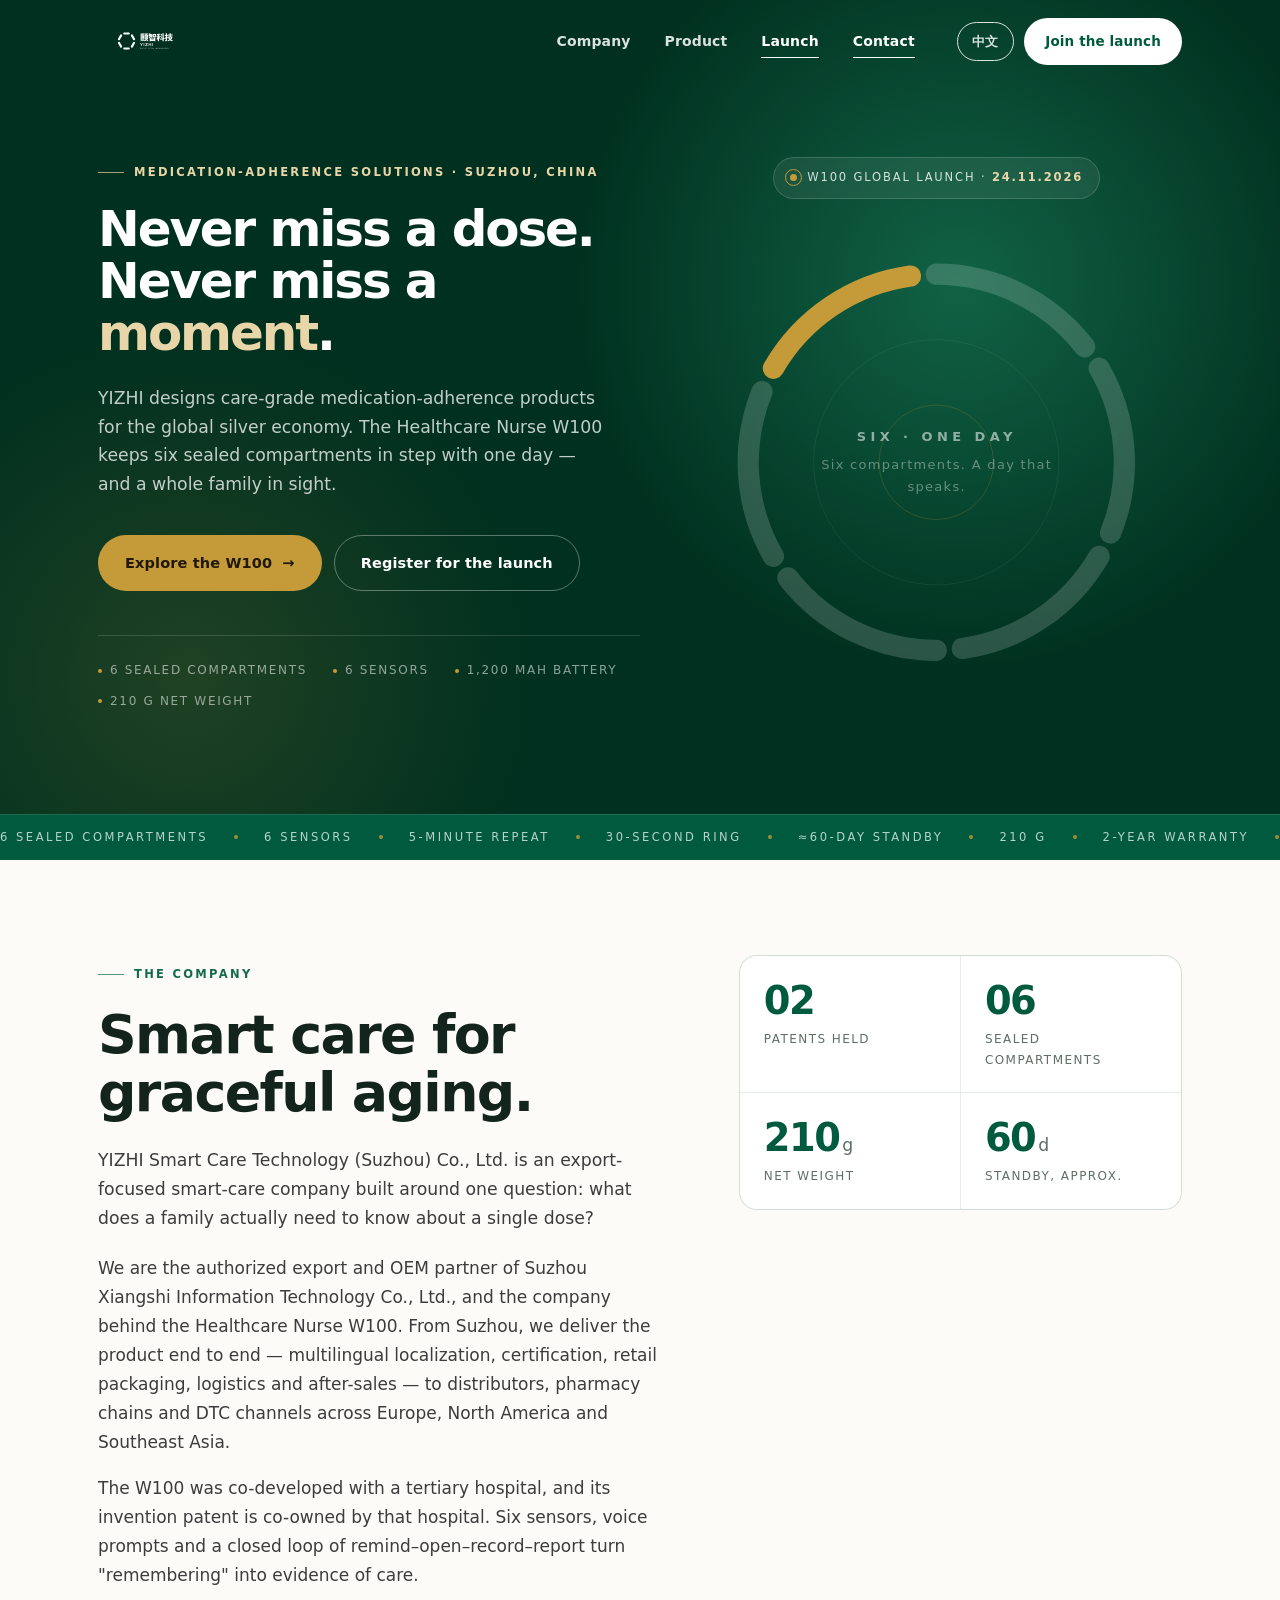
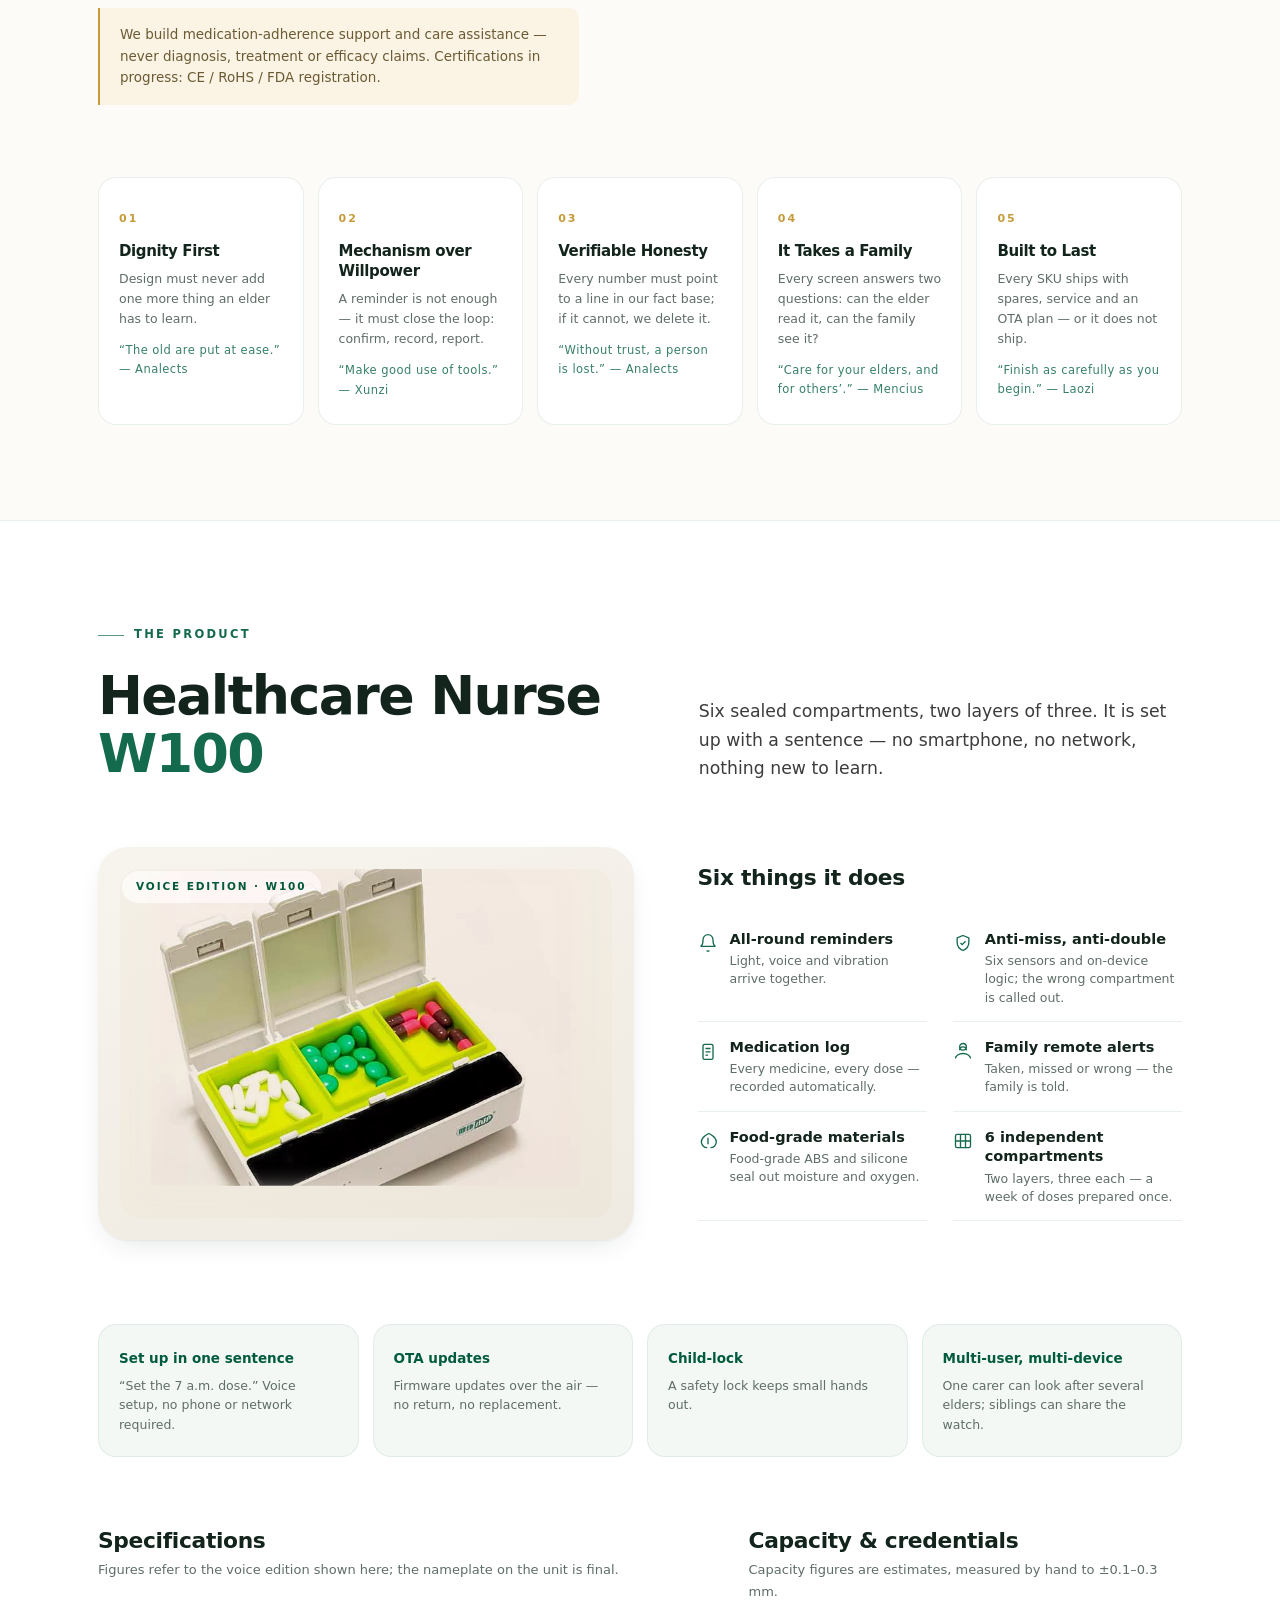
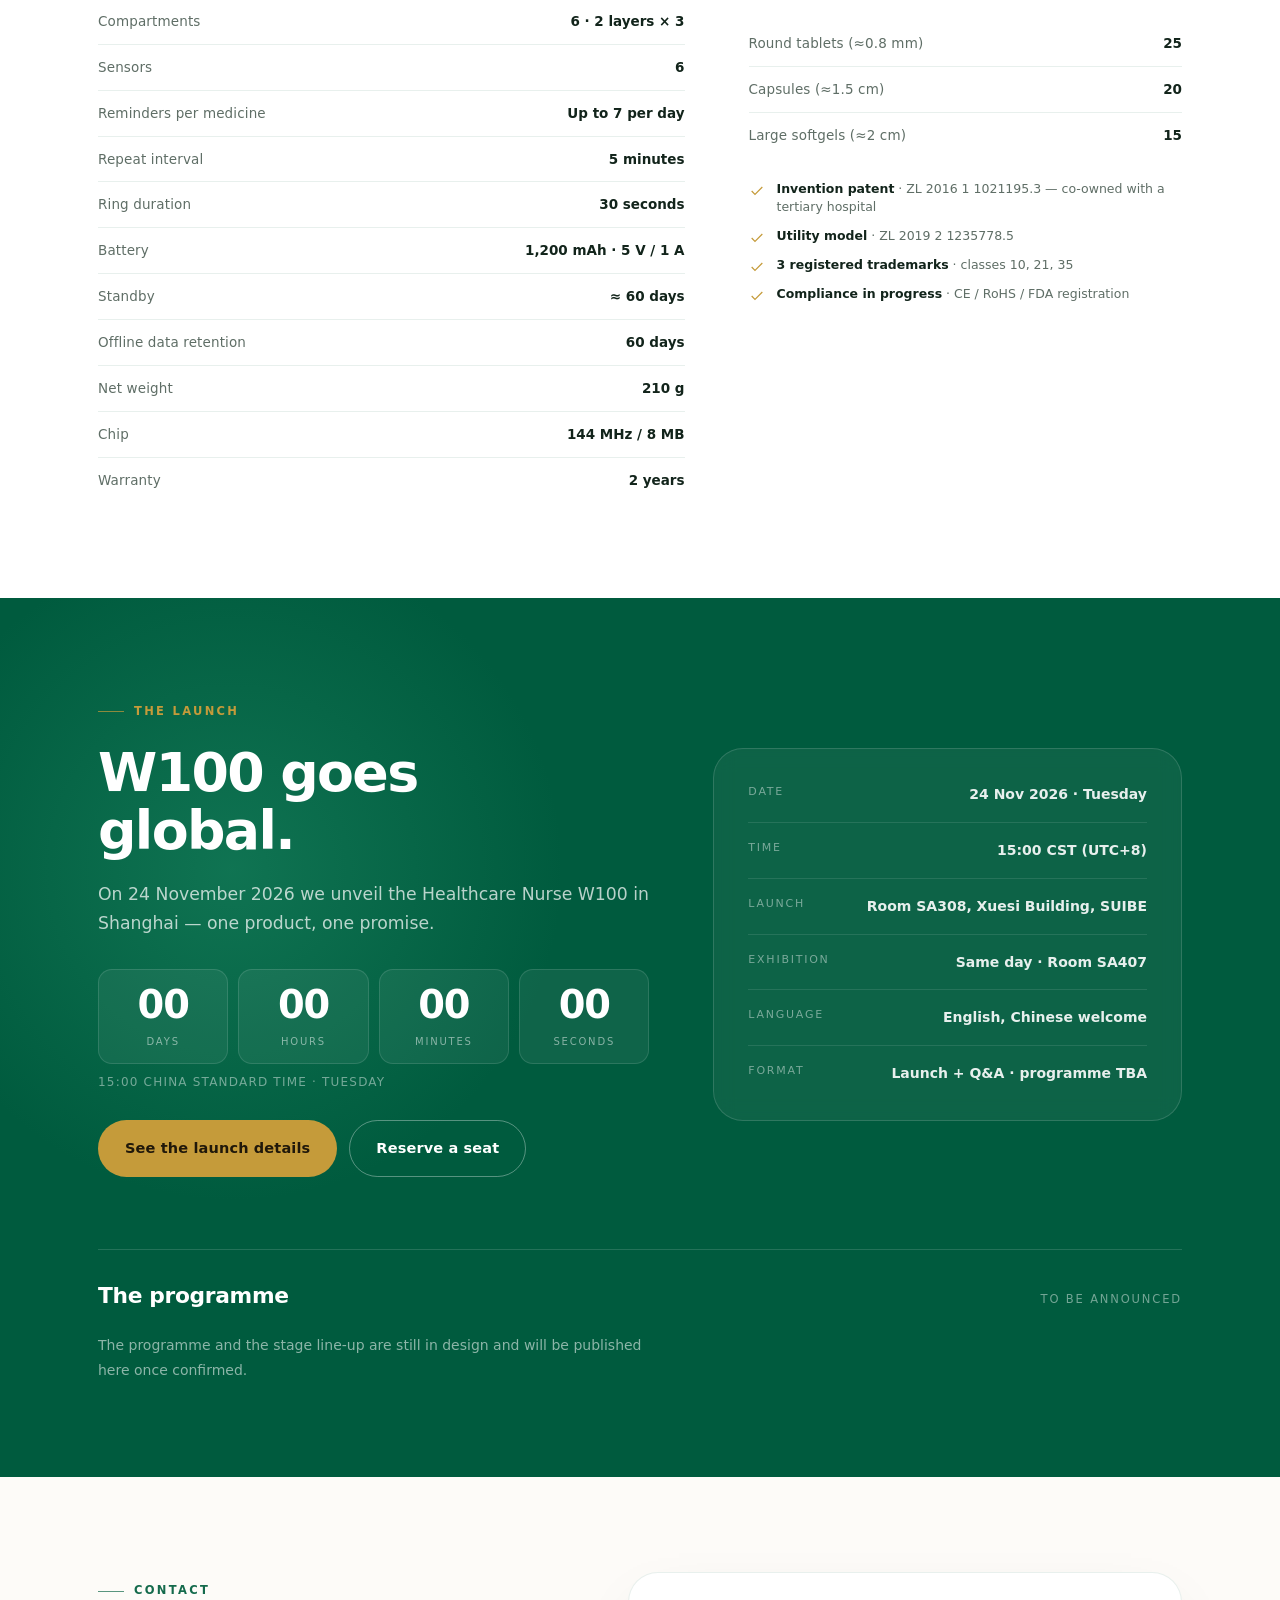
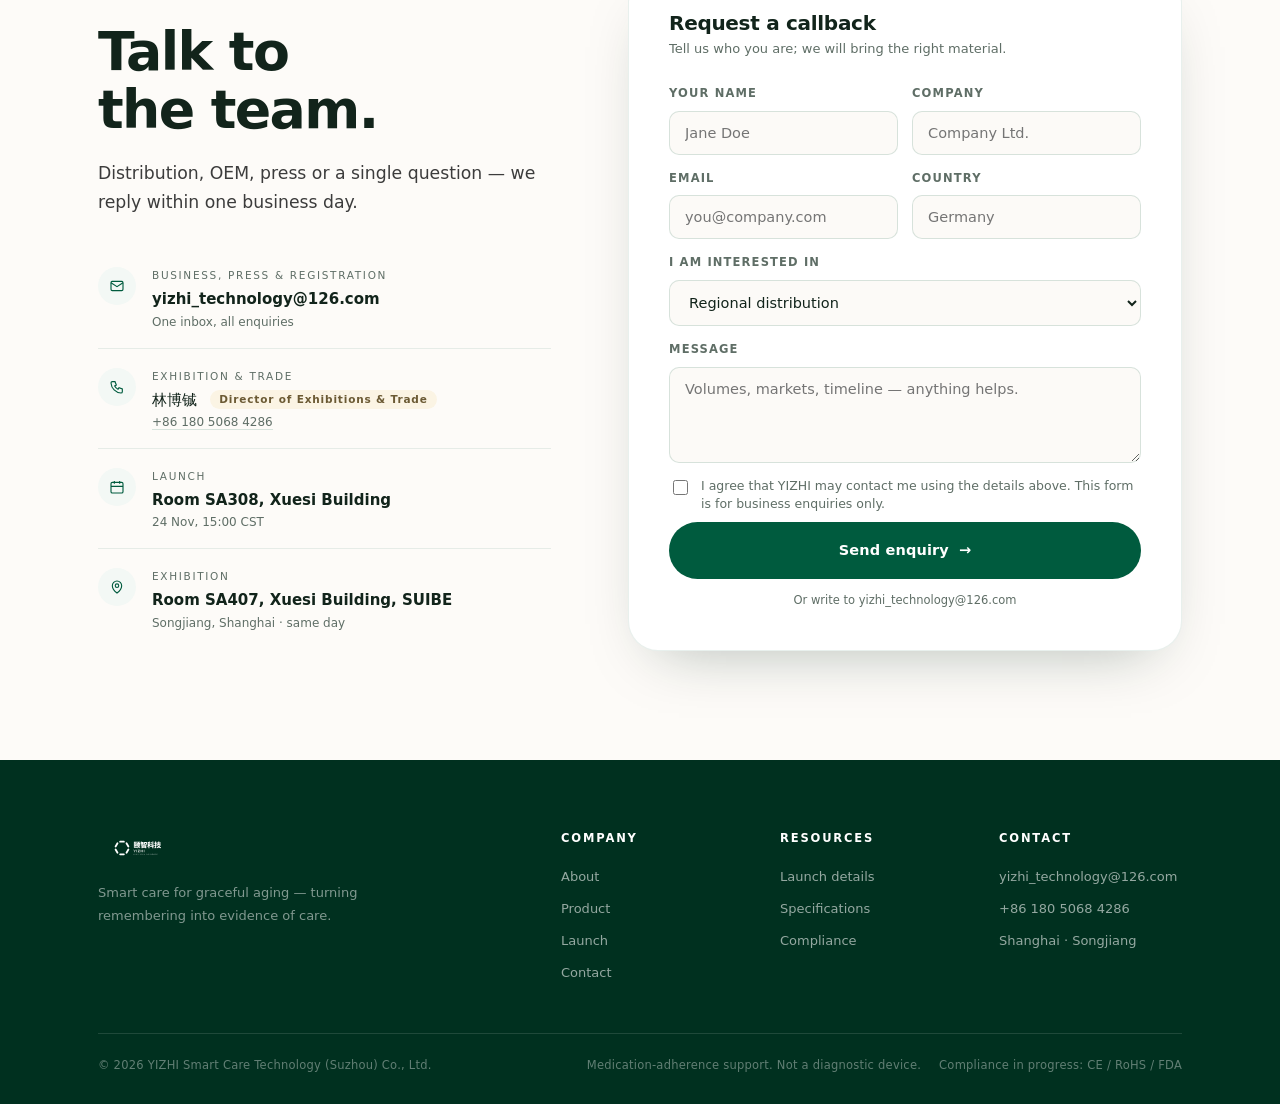
==== index.html @ b33fe5d9 "first upload" ====
<!DOCTYPE html>
<html lang="en">
<head>
<meta charset="utf-8">
<meta name="viewport" content="width=device-width, initial-scale=1">
<title>YIZHI Smart Care Technology — Never miss a dose. Never miss a moment.</title>
<meta name="description" content="YIZHI Smart Care Technology (Suzhou) designs care-grade medication-adherence products. Meet the Healthcare Nurse W100 — six sealed compartments, a voice that remembers, a family that can see.">
<meta name="theme-color" content="#00301F">
<meta property="og:type" content="website">
<meta property="og:title" content="YIZHI — Never miss a dose. Never miss a moment.">
<meta property="og:description" content="Care-grade medication adherence, designed in Suzhou. W100 global launch · 24 November 2026, Shanghai.">
<meta property="og:image" content="assets/img/w100-product.jpg">
<link rel="icon" href="assets/img/logo-mark.svg" type="image/svg+xml">
<link rel="stylesheet" href="assets/css/site.css">
<script>document.documentElement.classList.add('js');</script>
<script type="application/ld+json">
{
  "@context": "https://schema.org",
  "@graph": [
    {
      "@type": "Organization",
      "name": "YIZHI Smart Care Technology (Suzhou) Co., Ltd.",
      "alternateName": "颐智科技（苏州）有限公司",
      "url": "https://yizhi-care.com",
      "logo": "https://yizhi-care.com/assets/img/logo-2x.png",
      "email": "yizhi_technology@126.com",
      "telephone": "+86-180-5068-4286",
      "address": {
        "@type": "PostalAddress",
        "streetAddress": "Xuesi Building, SUIBE",
        "addressLocality": "Songjiang, Shanghai",
        "addressRegion": "Shanghai",
        "addressCountry": "CN"
      }
    },
    {
      "@type": "Product",
      "name": "Healthcare Nurse W100",
      "brand": { "@type": "Brand", "name": "Healthcare Nurse" },
      "category": "Smart pill organizer",
      "description": "Six-compartment voice-enabled smart pill organizer with family remote alerts, medication logs and six sensors."
    },
    {
      "@type": "Event",
      "name": "Healthcare Nurse W100 — Global Launch",
      "startDate": "2026-11-24T15:00:00+08:00",
      "eventStatus": "https://schema.org/EventScheduled",
      "location": {
        "@type": "Place",
        "name": "Room SA308, Xuesi Building, SUIBE",
        "address": "Songjiang, Shanghai, China"
      }
    }
  ]
}
</script>
</head>
<body>
<a class="skip" href="#main" data-zh="跳到主要内容">Skip to content</a>

<header class="site-header" id="siteHeader">
  <div class="wrap">
    <a class="brand" href="#top" aria-label="YIZHI Smart Care Technology — home" data-zh-aria-label="颐智科技 — 返回首页">
      <img src="assets/img/logo-reverse.svg" alt="YIZHI Smart Care Technology" data-zh-alt="颐智科技" data-logo="reverse">
      <img src="assets/img/logo-horizontal.svg" alt="" data-logo="color" hidden>
    </a>
    <nav class="nav" aria-label="Primary">
      <a href="#company" data-zh="公司">Company</a>
      <a href="#product" data-zh="产品">Product</a>
      <a href="#launch" data-zh="发布会">Launch</a>
      <a href="#contact" data-zh="联系我们">Contact</a>
    </nav>
    <div class="header-actions">
      <button class="lang-toggle" type="button" id="langToggle" aria-label="Switch to Chinese" data-zh-aria-label="切换到英文">
        <span data-lang-label>中文</span>
      </button>
      <a class="btn btn--cta btn--sm" href="#launch" data-zh="预约发布会">Join the launch</a>
      <button class="nav-toggle" type="button" id="navToggle" aria-expanded="false" aria-controls="mobileNav" aria-label="Open menu" data-zh-aria-label="打开菜单"><span></span></button>
    </div>
  </div>
</header>

<div class="mobile-nav" id="mobileNav" aria-hidden="true">
  <a href="#company" data-zh="公司">Company<small>01</small></a>
  <a href="#product" data-zh="产品">Product<small>02</small></a>
  <a href="#launch" data-zh="发布会">Launch<small>03</small></a>
  <a href="#contact" data-zh="联系我们">Contact<small>04</small></a>
  <div class="mobile-foot">Suzhou, China · Since 2024</div>
</div>

<main id="main">
  <span id="top"></span>

  <!-- ============ HERO ============ -->
  <section class="hero">
    <div class="wrap">
      <div class="hero-copy">
        <p class="eyebrow hero-eyebrow" data-zh="用药依从性方案 · 中国苏州">Medication-adherence solutions · Suzhou, China</p>
        <h1 data-zh="按时吃药。<br>不错过<em>每一刻</em>。">Never miss a dose.<br>Never miss a <em>moment</em>.</h1>
        <p class="lede" data-zh="颐智为全球银发市场设计「照护级」用药依从性产品。健康小护 W100 把六格药仓放进一天的节奏里，也让一家人始终看得见彼此。">YIZHI designs care-grade medication-adherence products for the global silver economy. The Healthcare Nurse W100 keeps six sealed compartments in step with one day — and a whole family in sight.</p>
        <div class="hero-actions">
          <a class="btn btn--gold" href="#product"><span data-zh="了解 W100">Explore the W100</span><span class="arrow" aria-hidden="true">→</span></a>
          <a class="btn btn--ghost" href="#launch" data-zh="预约发布会">Register for the launch</a>
        </div>
        <div class="hero-meta">
          <span data-zh="6 个独立药仓">6 sealed compartments</span>
          <span data-zh="6 个传感器">6 sensors</span>
          <span data-zh="1200 mAh 电池">1,200 mAh battery</span>
          <span data-zh="210 g 净重">210 g net weight</span>
        </div>
      </div>
      <div class="hero-visual">
        <div class="hero-badge"><i class="pulse" aria-hidden="true"></i><span data-zh="W100 全球发布 · 2026.11.24">W100 global launch · <b>24.11.2026</b></span></div>
        <div class="dial" aria-hidden="true">
          <svg viewBox="0 0 600 600" role="presentation">
            <g class="dial-rotor">
              <g fill="none" stroke="rgba(255,255,255,.17)" stroke-width="26" stroke-linecap="round">
                <circle cx="300" cy="300" r="230" stroke-dasharray="209 1236" transform="rotate(-90 300 300)"/>
                <circle cx="300" cy="300" r="230" stroke-dasharray="209 1236" transform="rotate(-30 300 300)"/>
                <circle cx="300" cy="300" r="230" stroke-dasharray="209 1236" transform="rotate(30 300 300)"/>
                <circle cx="300" cy="300" r="230" stroke-dasharray="209 1236" transform="rotate(90 300 300)"/>
                <circle cx="300" cy="300" r="230" stroke-dasharray="209 1236" transform="rotate(150 300 300)"/>
              </g>
              <circle cx="300" cy="300" r="230" fill="none" stroke="#C59B3A" stroke-width="26" stroke-linecap="round" stroke-dasharray="209 1236" transform="rotate(-150 300 300)"/>
            </g>
            <circle cx="300" cy="300" r="150" fill="none" stroke="rgba(255,255,255,.08)" stroke-width="1"/>
            <circle cx="300" cy="300" r="70" fill="none" stroke="rgba(197,155,58,.25)" stroke-width="1"/>
          </svg>
          <div class="dial-caption">
            <strong data-zh="六格 · 一日">Six · One day</strong>
            <span data-zh="六个独立药仓，一段会说话的时间">Six compartments. A day that speaks.</span>
          </div>
        </div>
      </div>
    </div>
  </section>

  <!-- ============ TICKER ============ -->
  <div class="ticker" aria-hidden="true">
    <div class="ticker-track">
      <span data-zh="6 个独立药仓">6 sealed compartments</span><span data-zh="6 个传感器">6 sensors</span><span data-zh="5 分钟重复提醒">5-minute repeat</span><span data-zh="30 秒响铃">30-second ring</span><span data-zh="约 60 天待机">≈60-day standby</span><span data-zh="210 g 净重">210 g</span><span data-zh="2 年质保">2-year warranty</span><span data-zh="与三甲医院共同研发">Co-developed with a tertiary hospital</span>
      <span data-zh="6 个独立药仓">6 sealed compartments</span><span data-zh="6 个传感器">6 sensors</span><span data-zh="5 分钟重复提醒">5-minute repeat</span><span data-zh="30 秒响铃">30-second ring</span><span data-zh="约 60 天待机">≈60-day standby</span><span data-zh="210 g 净重">210 g</span><span data-zh="2 年质保">2-year warranty</span><span data-zh="与三甲医院共同研发">Co-developed with a tertiary hospital</span>
    </div>
  </div>

  <!-- ============ COMPANY ============ -->
  <section class="section about" id="company">
    <div class="wrap">
      <div class="about-grid">
        <div class="about-copy reveal">
          <p class="eyebrow eyebrow--dark" data-zh="关于我们">The company</p>
          <h2 class="display" data-zh="以智颐养。">Smart care for<br>graceful aging.</h2>
          <p class="lede" style="margin-top:24px" data-zh="颐智科技（苏州）有限公司，是一家面向全球银发市场的智能照护出口企业。我们只追问一个问题：关于一次服药，一个家庭真正需要知道什么？">YIZHI Smart Care Technology (Suzhou) Co., Ltd. is an export-focused smart-care company built around one question: what does a family actually need to know about a single dose?</p>
          <p data-zh="我们是苏州橡实信息技术有限公司的授权出口与贴牌合作伙伴，也是健康小护 W100 的运营方。从苏州出发，我们把产品端到端交付给欧洲、北美与东南亚的分销商、药房连锁与 DTC 渠道——多语本地化、认证推进、零售包装、物流与售后。">We are the authorized export and OEM partner of Suzhou Xiangshi Information Technology Co., Ltd., and the company behind the Healthcare Nurse W100. From Suzhou, we deliver the product end to end — multilingual localization, certification, retail packaging, logistics and after-sales — to distributors, pharmacy chains and DTC channels across Europe, North America and Southeast Asia.</p>
          <p data-zh="W100 与一家三甲医院共同研发，其发明专利由该医院与制造商共同持有。六个传感器、语音播报，以及「提醒—开仓—记录—反馈」的闭环，把「记得吃药」变成看得见的照护。">The W100 was co-developed with a tertiary hospital, and its invention patent is co-owned by that hospital. Six sensors, voice prompts and a closed loop of remind–open–record–report turn "remembering" into evidence of care.</p>
          <p class="compliance" data-zh="我们提供用药依从性辅助与照护支持，不做诊断、治疗或疗效宣称。认证进度：CE / RoHS / FDA 注册推进中。">We build medication-adherence support and care assistance — never diagnosis, treatment or efficacy claims. Certifications in progress: CE / RoHS / FDA registration.</p>
        </div>
        <div class="stats reveal" data-delay="1">
          <div class="stat"><b>02</b><span data-zh="项专利（发明 + 实用新型）">Patents held</span></div>
          <div class="stat"><b>06</b><span data-zh="个独立药仓">Sealed compartments</span></div>
          <div class="stat"><b>210<small>g</small></b><span data-zh="整机净重">Net weight</span></div>
          <div class="stat"><b>60<small>d</small></b><span data-zh="约 60 天待机">Standby, approx.</span></div>
        </div>
      </div>

      <div class="values reveal">
        <article class="value">
          <span class="num">01</span>
          <h4 data-zh="尊严优先">Dignity First</h4>
          <p data-zh="设计绝不增加一件老人「要学的东西」。">Design must never add one more thing an elder has to learn.</p>
          <span class="cite" data-zh="「老者安之。」">“The old are put at ease.” — Analects</span>
        </article>
        <article class="value">
          <span class="num">02</span>
          <h4 data-zh="机制优先于意志力">Mechanism over Willpower</h4>
          <p data-zh="只有提醒不算做完，必须闭环到确认、记录与反馈。">A reminder is not enough — it must close the loop: confirm, record, report.</p>
          <span class="cite" data-zh="「善假于物。」">“Make good use of tools.” — Xunzi</span>
        </article>
        <article class="value">
          <span class="num">03</span>
          <h4 data-zh="可验证的诚实">Verifiable Honesty</h4>
          <p data-zh="每个数字都要能指到事实底座的某一行；指不到就删。">Every number must point to a line in our fact base; if it cannot, we delete it.</p>
          <span class="cite" data-zh="「人而无信，不知其可也。」">“Without trust, a person is lost.” — Analects</span>
        </article>
        <article class="value">
          <span class="num">04</span>
          <h4 data-zh="一家人的照护">It Takes a Family</h4>
          <p data-zh="每个界面都要回答：老人看得懂吗？子女看得见吗？">Every screen answers two questions: can the elder read it, can the family see it?</p>
          <span class="cite" data-zh="「老吾老，以及人之老。」">“Care for your elders, and for others’.” — Mencius</span>
        </article>
        <article class="value">
          <span class="num">05</span>
          <h4 data-zh="长期主义">Built to Last</h4>
          <p data-zh="每个 SKU 必配售后包、备件与 OTA 计划，缺一不上架。">Every SKU ships with spares, service and an OTA plan — or it does not ship.</p>
          <span class="cite" data-zh="「慎终如始，则无败事。」">“Finish as carefully as you begin.” — Laozi</span>
        </article>
      </div>
    </div>
  </section>

  <!-- ============ PRODUCT ============ -->
  <section class="section product" id="product">
    <div class="wrap">
      <div class="product-head">
        <div class="reveal">
          <p class="eyebrow eyebrow--dark" data-zh="产品简介">The product</p>
          <h2 class="display">Healthcare Nurse <span style="color:var(--green-700)">W100</span></h2>
        </div>
        <p class="lede reveal" data-delay="1" data-zh="六格药仓，上下两层，每层三格。它用一句话就能完成设置——不需要手机，不需要网络，也不需要老人重新学习什么。">Six sealed compartments, two layers of three. It is set up with a sentence — no smartphone, no network, nothing new to learn.</p>
      </div>

      <div class="product-showcase">
        <figure class="product-shot reveal" style="margin:0">
          <span class="tag" data-zh="智能语音版 · 参赛型号">Voice edition · W100</span>
          <img src="assets/img/w100-product.png" alt="Healthcare Nurse W100 open, showing six compartments filled with tablets and capsules" data-zh-alt="健康小护 W100 打开状态，六格药仓装有药片与胶囊" width="1476" height="1100">
        </figure>
        <div class="reveal" data-delay="1">
          <h3 data-zh="六项核心能力">Six things it does</h3>
          <div class="feature-list">
            <div class="feature">
              <svg viewBox="0 0 24 24" fill="none" stroke="currentColor" stroke-width="1.6" aria-hidden="true"><path d="M18 8a6 6 0 1 0-12 0c0 7-3 8-3 8h18s-3-1-3-8"/><path d="M10.3 21a2 2 0 0 0 3.4 0"/></svg>
              <div><b data-zh="全方位提醒">All-round reminders</b><span data-zh="灯光、语音、震动，三重提醒同时到达。">Light, voice and vibration arrive together.</span></div>
            </div>
            <div class="feature">
              <svg viewBox="0 0 24 24" fill="none" stroke="currentColor" stroke-width="1.6" aria-hidden="true"><path d="M12 3l7 3v5c0 4.4-2.9 8.2-7 10-4.1-1.8-7-5.6-7-10V6z"/><path d="M9 12l2 2 4-4"/></svg>
              <div><b data-zh="防漏服 · 防错服 · 防重复">Anti-miss, anti-double</b><span data-zh="6 个传感器与算法共同判断，开错仓立即提示。">Six sensors and on-device logic; the wrong compartment is called out.</span></div>
            </div>
            <div class="feature">
              <svg viewBox="0 0 24 24" fill="none" stroke="currentColor" stroke-width="1.6" aria-hidden="true"><path d="M8 4h8a2 2 0 0 1 2 2v14a2 2 0 0 1-2 2H8a2 2 0 0 1-2-2V6a2 2 0 0 1 2-2z"/><path d="M9 9h6M9 13h6M9 17h3"/></svg>
              <div><b data-zh="按药品记录服药">Medication log</b><span data-zh="每一种药、每一次服用，自动生成记录。">Every medicine, every dose — recorded automatically.</span></div>
            </div>
            <div class="feature">
              <svg viewBox="0 0 24 24" fill="none" stroke="currentColor" stroke-width="1.6" aria-hidden="true"><path d="M16 11a4 4 0 1 0-8 0"/><circle cx="12" cy="7" r="4"/><path d="M3 21c0-3.3 4-6 9-6s9 2.7 9 6"/></svg>
              <div><b data-zh="子女远程看得见">Family remote alerts</b><span data-zh="已服、漏服、错服，同步到家人手机。">Taken, missed or wrong — the family is told.</span></div>
            </div>
            <div class="feature">
              <svg viewBox="0 0 24 24" fill="none" stroke="currentColor" stroke-width="1.6" aria-hidden="true"><path d="M11 20A7 7 0 0 1 4 13c0-6 9-10 9-10s9 4 9 10a7 7 0 0 1-7 7"/><path d="M12 8v8"/></svg>
              <div><b data-zh="食品级材质">Food-grade materials</b><span data-zh="食品级 ABS 与食品级硅胶，密封防潮、阻氧化。">Food-grade ABS and silicone seal out moisture and oxygen.</span></div>
            </div>
            <div class="feature">
              <svg viewBox="0 0 24 24" fill="none" stroke="currentColor" stroke-width="1.6" aria-hidden="true"><rect x="3" y="4" width="18" height="16" rx="2"/><path d="M9 4v16M15 4v16M3 12h18"/></svg>
              <div><b data-zh="六格独立药仓">6 independent compartments</b><span data-zh="上下两层，每层三格，一周的药一次备好。">Two layers, three each — a week of doses prepared once.</span></div>
            </div>
          </div>
        </div>
      </div>

      <div class="detail-grid reveal">
        <div class="detail"><b data-zh="一句话完成设置">Set up in one sentence</b><p data-zh="「设置早上七点的药」——语音设置，无需手机、无需网络。">“Set the 7 a.m. dose.” Voice setup, no phone or network required.</p></div>
        <div class="detail"><b data-zh="OTA 远程升级">OTA updates</b><p data-zh="固件远程升级，不必返厂、不必换机。">Firmware updates over the air — no return, no replacement.</p></div>
        <div class="detail"><b data-zh="儿童防拧开关">Child-lock</b><p data-zh="安全锁设计，防止误开误食。">A safety lock keeps small hands out.</p></div>
        <div class="detail"><b data-zh="多用户 · 多设备">Multi-user, multi-device</b><p data-zh="一名家属可照护多位老人，多子女共同监护。">One carer can look after several elders; siblings can share the watch.</p></div>
      </div>

      <div class="specs">
        <div class="spec-block reveal">
          <h3 data-zh="技术参数">Specifications</h3>
          <p data-zh="参数以参赛型号（智能语音版）为准，最终以出厂铭牌为准。">Figures refer to the voice edition shown here; the nameplate on the unit is final.</p>
          <table class="spec">
            <tbody>
              <tr><th data-zh="药仓">Compartments</th><td data-zh="6 个（上下两层 × 3）">6 · 2 layers × 3</td></tr>
              <tr><th data-zh="传感器">Sensors</th><td>6</td></tr>
              <tr><th data-zh="单药提醒上限">Reminders per medicine</th><td data-zh="每天最多 7 次">Up to 7 per day</td></tr>
              <tr><th data-zh="重复提醒间隔">Repeat interval</th><td data-zh="5 分钟">5 minutes</td></tr>
              <tr><th data-zh="单次响铃">Ring duration</th><td data-zh="30 秒">30 seconds</td></tr>
              <tr><th data-zh="电池">Battery</th><td data-zh="1200 mAh · 5V 1A">1,200 mAh · 5 V / 1 A</td></tr>
              <tr><th data-zh="待机时长">Standby</th><td data-zh="约 60 天">≈ 60 days</td></tr>
              <tr><th data-zh="断网数据保存">Offline data retention</th><td data-zh="60 天">60 days</td></tr>
              <tr><th data-zh="整机净重">Net weight</th><td>210 g</td></tr>
              <tr><th data-zh="芯片">Chip</th><td>144 MHz / 8 MB</td></tr>
              <tr><th data-zh="质保">Warranty</th><td data-zh="2 年">2 years</td></tr>
            </tbody>
          </table>
        </div>
        <div class="spec-block reveal" data-delay="1" id="specs">
          <h3 data-zh="单仓容量与资质">Capacity &amp; credentials</h3>
          <p data-zh="单仓容量为预估值，人工测量，可能存在 0.1–0.3 mm 误差。">Capacity figures are estimates, measured by hand to ±0.1–0.3 mm.</p>
          <table class="spec">
            <tbody>
              <tr><th data-zh="普通圆形药片（约 0.8 mm）">Round tablets (≈0.8 mm)</th><td data-zh="25 片">25</td></tr>
              <tr><th data-zh="普通胶囊（长约 1.5 cm）">Capsules (≈1.5 cm)</th><td data-zh="20 粒">20</td></tr>
              <tr><th data-zh="大号软胶囊（长约 2 cm）">Large softgels (≈2 cm)</th><td data-zh="15 粒">15</td></tr>
            </tbody>
          </table>
          <div class="cert-list">
            <div class="cert"><svg viewBox="0 0 24 24" fill="none" stroke="currentColor" stroke-width="1.8" aria-hidden="true"><path d="M20 6L9 17l-5-5"/></svg><span><b data-zh="发明专利">Invention patent</b> · ZL 2016 1 1021195.3 — <span data-zh="与三甲医院共同持有">co-owned with a tertiary hospital</span></span></div>
            <div class="cert"><svg viewBox="0 0 24 24" fill="none" stroke="currentColor" stroke-width="1.8" aria-hidden="true"><path d="M20 6L9 17l-5-5"/></svg><span><b data-zh="实用新型专利">Utility model</b> · ZL 2019 2 1235778.5</span></div>
            <div class="cert"><svg viewBox="0 0 24 24" fill="none" stroke="currentColor" stroke-width="1.8" aria-hidden="true"><path d="M20 6L9 17l-5-5"/></svg><span><b data-zh="注册商标 3 件">3 registered trademarks</b> · <span data-zh="第 10 / 21 / 35 类">classes 10, 21, 35</span></span></div>
            <div class="cert"><svg viewBox="0 0 24 24" fill="none" stroke="currentColor" stroke-width="1.8" aria-hidden="true"><path d="M20 6L9 17l-5-5"/></svg><span><b data-zh="认证推进中">Compliance in progress</b> · <span data-zh="CE / RoHS / FDA 注册中">CE / RoHS / FDA registration</span></span></div>
          </div>
        </div>
      </div>
    </div>
  </section>

  <!-- ============ LAUNCH ============ -->
  <section class="section launch" id="launch">
    <div class="wrap">
      <div class="launch-top">
        <div class="reveal">
          <p class="eyebrow" data-zh="产品即将发布">The launch</p>
          <h2 class="display" data-zh="W100，走向世界。">W100 goes<br>global.</h2>
          <p class="lede" style="margin-top:20px" data-zh="2026 年 11 月 24 日，我们在上海向分销商、药房伙伴与媒体发布健康小护 W100——一个产品，一个承诺。">On 24 November 2026 we unveil the Healthcare Nurse W100 in Shanghai — one product, one promise.</p>
          <div class="countdown" data-launch="2026-11-24T15:00:00+08:00" aria-label="Countdown to the launch" data-zh-aria-label="距离发布会的倒计时">
            <div class="count"><b data-unit="days">—</b><span data-zh="天">Days</span></div>
            <div class="count"><b data-unit="hours">—</b><span data-zh="时">Hours</span></div>
            <div class="count"><b data-unit="minutes">—</b><span data-zh="分">Minutes</span></div>
            <div class="count"><b data-unit="seconds">—</b><span data-zh="秒">Seconds</span></div>
          </div>
          <p class="countdown-note" data-zh="2026 年 11 月 24 日 15:00（北京时间）">15:00 China Standard Time · Tuesday</p>
          <div class="hero-actions" style="margin-top:28px">
            <a class="btn btn--gold" href="launch.html" data-zh="查看发布会详情">See the launch details</a>
            <a class="btn btn--ghost" href="#contact" data-zh="预约席位">Reserve a seat</a>
          </div>
        </div>
        <div class="event-card reveal" data-delay="1">
          <dl>
            <div class="row"><dt data-zh="日期">Date</dt><dd data-zh="2026 年 11 月 24 日 · 周二">24 Nov 2026 · Tuesday</dd></div>
            <div class="row"><dt data-zh="时间">Time</dt><dd data-zh="15:00（北京时间）">15:00 CST (UTC+8)</dd></div>
            <div class="row"><dt data-zh="发布会">Launch</dt><dd data-zh="上海对外经贸大学 学思楼 SA308">Room SA308, Xuesi Building, SUIBE</dd></div>
            <div class="row"><dt data-zh="展会">Exhibition</dt><dd data-zh="同日 · 学思楼 SA407">Same day · Room SA407</dd></div>
            <div class="row"><dt data-zh="语言">Language</dt><dd data-zh="英文为主，中文亦可">English, Chinese welcome</dd></div>
            <div class="row"><dt data-zh="形式">Format</dt><dd data-zh="发布 + 问答（流程稍后公布）">Launch + Q&amp;A · programme TBA</dd></div>
          </dl>
        </div>
      </div>

      <div class="agenda reveal">
        <div class="agenda-head">
          <h3 data-zh="发布会流程">The programme</h3>
          <span data-zh="稍后公布">To be announced</span>
        </div>
        <p class="agenda-pending" data-zh="发布会流程与台上安排仍在设计中，确定后将在此公布。">The programme and the stage line-up are still in design and will be published here once confirmed.</p>
      </div>
    </div>
  </section>

  <!-- ============ CONTACT ============ -->
  <section class="section contact" id="contact">
    <div class="wrap">
      <div class="contact-grid">
        <div class="reveal">
          <p class="eyebrow eyebrow--dark" data-zh="联系我们">Contact</p>
          <h2 class="display" data-zh="和团队谈谈。">Talk to<br>the team.</h2>
          <p class="lede" style="margin-top:20px" data-zh="分销、贴牌、媒体，或只是一个问题——我们会在一个工作日内回复。">Distribution, OEM, press or a single question — we reply within one business day.</p>
          <dl class="contact-list">
            <div class="contact-item">
              <span class="ico"><svg viewBox="0 0 24 24" fill="none" stroke="currentColor" stroke-width="1.7" aria-hidden="true"><rect x="3" y="5" width="18" height="14" rx="2"/><path d="M3 7l9 6 9-6"/></svg></span>
              <div><dt data-zh="商务、媒体与报名">Business, press &amp; registration</dt><dd>yizhi_technology@126.com<small data-zh="统一使用这一个邮箱">One inbox, all enquiries</small></dd></div>
            </div>
            <div class="contact-item">
              <span class="ico"><svg viewBox="0 0 24 24" fill="none" stroke="currentColor" stroke-width="1.7" aria-hidden="true"><path d="M5 4h4l2 5-2.5 1.5a12 12 0 0 0 5 5L15 13l5 2v4a2 2 0 0 1-2 2A16 16 0 0 1 3 6a2 2 0 0 1 2-2z"/></svg></span>
              <div><dt data-zh="展会与谈判">Exhibition &amp; trade</dt><dd>林博铖 <span class="role-tag" data-zh="展会总监">Director of Exhibitions &amp; Trade</span><small><a href="tel:+8618050684286">+86 180 5068 4286</a></small></dd></div>
            </div>
            <div class="contact-item">
              <span class="ico"><svg viewBox="0 0 24 24" fill="none" stroke="currentColor" stroke-width="1.7" aria-hidden="true"><rect x="3" y="5" width="18" height="16" rx="2"/><path d="M8 3v4M16 3v4M3 11h18"/></svg></span>
              <div><dt data-zh="发布会">Launch</dt><dd data-zh="上海对外经贸大学 学思楼 SA308">Room SA308, Xuesi Building<small data-zh="11 月 24 日 15:00（北京时间）">24 Nov, 15:00 CST</small></dd></div>
            </div>
            <div class="contact-item">
              <span class="ico"><svg viewBox="0 0 24 24" fill="none" stroke="currentColor" stroke-width="1.7" aria-hidden="true"><path d="M12 21s7-5.4 7-11a7 7 0 1 0-14 0c0 5.6 7 11 7 11z"/><circle cx="12" cy="10" r="2.6"/></svg></span>
              <div><dt data-zh="展会">Exhibition</dt><dd><span data-zh="上海对外经贸大学 学思楼 SA407">Room SA407, Xuesi Building, SUIBE</span><small data-zh="上海 · 松江 · 同日">Songjiang, Shanghai · same day</small></dd></div>
            </div>
          </dl>
        </div>

        <div class="form-card reveal" data-delay="1">
          <h3 data-zh="留下联系方式">Request a callback</h3>
          <p data-zh="选择你的身份，我们会带着相应的资料联系你。">Tell us who you are; we will bring the right material.</p>
          <form name="contact" method="POST" data-netlify="true" netlify-honeypot="bot-field" action="thank-you.html">
            <input type="hidden" name="form-name" value="contact">
            <p class="hp"><label>Do not fill this in <input name="bot-field" tabindex="-1" autocomplete="off"></label></p>
            <div class="form-grid">
              <div class="field">
                <label for="c-name" data-zh="姓名">Your name</label>
                <input id="c-name" name="name" type="text" placeholder="Jane Doe" data-zh-placeholder="张女士" required autocomplete="name">
              </div>
              <div class="field">
                <label for="c-company" data-zh="公司">Company</label>
                <input id="c-company" name="company" type="text" placeholder="Company Ltd." data-zh-placeholder="公司名称" autocomplete="organization">
              </div>
              <div class="field">
                <label for="c-email" data-zh="邮箱">Email</label>
                <input id="c-email" name="email" type="email" placeholder="you@company.com" required autocomplete="email">
              </div>
              <div class="field">
                <label for="c-country" data-zh="国家 / 地区">Country</label>
                <input id="c-country" name="country" type="text" placeholder="Germany" data-zh-placeholder="中国" autocomplete="country-name">
              </div>
              <div class="field field--full">
                <label for="c-interest" data-zh="合作意向">I am interested in</label>
                <select id="c-interest" name="interest">
                  <option value="distribution" data-zh="区域分销">Regional distribution</option>
                  <option value="oem" data-zh="贴牌 / OEM">OEM / private label</option>
                  <option value="press" data-zh="媒体与发布">Press &amp; launch</option>
                  <option value="other" data-zh="其他">Something else</option>
                </select>
              </div>
              <div class="field field--full">
                <label for="c-message" data-zh="留言">Message</label>
                <textarea id="c-message" name="message" placeholder="Volumes, markets, timeline — anything helps." data-zh-placeholder="目标市场、预估量、时间节奏，写一点点就好。"></textarea>
              </div>
              <label class="check"><input type="checkbox" name="consent" required><span data-zh="我同意颐智科技使用以上信息与我联系。本表单仅用于商务沟通，不会公开。">I agree that YIZHI may contact me using the details above. This form is for business enquiries only.</span></label>
            </div>
            <button class="btn" type="submit"><span data-zh="发送">Send enquiry</span><span class="arrow" aria-hidden="true">→</span></button>
            <p class="form-note" data-zh="或直接写信至 yizhi_technology@126.com">Or write to yizhi_technology@126.com</p>
          </form>
        </div>
      </div>
    </div>
  </section>
</main>

<footer class="site-footer">
  <div class="wrap">
    <div class="footer-top">
      <div>
        <img src="assets/img/logo-reverse.svg" alt="YIZHI Smart Care Technology" data-zh-alt="颐智科技" loading="lazy">
        <p data-zh="以智颐养——把「记得吃药」变成看得见的照护。">Smart care for graceful aging — turning remembering into evidence of care.</p>
      </div>
      <div class="footer-col">
        <h4 data-zh="公司">Company</h4>
        <a href="#company" data-zh="关于我们">About</a>
        <a href="#product" data-zh="产品">Product</a>
        <a href="#launch" data-zh="发布会">Launch</a>
        <a href="#contact" data-zh="联系我们">Contact</a>
      </div>
      <div class="footer-col">
        <h4 data-zh="资源">Resources</h4>
        <a href="launch.html" data-zh="发布会详情">Launch details</a>
        <a href="#specs" data-zh="技术参数">Specifications</a>
        <a href="#company" data-zh="合规说明">Compliance</a>
      </div>
      <div class="footer-col">
        <h4 data-zh="联系">Contact</h4>
        <a href="mailto:yizhi_technology@126.com">yizhi_technology@126.com</a>
        <a href="tel:+8618050684286">+86 180 5068 4286</a>
        <a href="#contact" data-zh="上海 · 松江">Shanghai · Songjiang</a>
      </div>
    </div>
    <div class="footer-bottom">
      <span data-zh="© 2026 颐智科技（苏州）有限公司 · 保留所有权利">© 2026 YIZHI Smart Care Technology (Suzhou) Co., Ltd.</span>
      <span class="legal">
        <span data-zh="用药依从性辅助产品，不做医疗诊断或疗效宣称">Medication-adherence support. Not a diagnostic device.</span>
        <span data-zh="合规推进中：CE / RoHS / FDA">Compliance in progress: CE / RoHS / FDA</span>
      </span>
    </div>
  </div>
</footer>

<button class="to-top" id="toTop" type="button" aria-label="Back to top" data-zh-aria-label="回到顶部">
  <svg width="16" height="16" viewBox="0 0 24 24" fill="none" stroke="currentColor" stroke-width="2" aria-hidden="true"><path d="M12 19V5M5 12l7-7 7 7"/></svg>
</button>

<script src="assets/js/site.js" defer></script>
</body>
</html>
---- assets/css/site.css ----
/* ==========================================================================
   YIZHI Smart Care Technology — site stylesheet
   Brand: 颐智深绿 #005B3E · 颐智香槟金 #C59B3A
   ========================================================================== */

:root{
  --green-950:#00301F;
  --green-900:#005B3E;
  --green-800:#0A5038;
  --green-700:#146A4C;
  --green-600:#1F7C5B;
  --green-100:#E4EFE8;
  --green-050:#F3F8F5;
  --gold:#C59B3A;
  --gold-soft:#E9D6A8;
  --gold-050:#FBF4E4;
  --cream:#FDFBF8;
  --paper:#FFFFFF;
  --ink:#12241B;
  --body:#3C3C3C;
  --muted:#5F6E66;
  --line:rgba(0,91,62,.15);
  --line-soft:rgba(0,91,62,.09);
  --radius-sm:10px;
  --radius:18px;
  --radius-lg:30px;
  --maxw:1180px;
  --pad:clamp(20px,5vw,48px);
  --font:"Inter","Segoe UI","PingFang SC","Hiragino Sans GB","Source Han Sans SC","Noto Sans CJK SC","Microsoft YaHei",system-ui,-apple-system,sans-serif;
  --ease:cubic-bezier(.22,.61,.36,1);
  --shadow-sm:0 1px 2px rgba(9,40,28,.05),0 10px 30px -12px rgba(9,40,28,.16);
  --shadow-md:0 24px 60px -30px rgba(9,40,28,.35);
}

*,*::before,*::after{box-sizing:border-box}
html{-webkit-text-size-adjust:100%;scroll-behavior:smooth}
@media (prefers-reduced-motion:reduce){html{scroll-behavior:auto}}
body{
  margin:0;background:var(--cream);color:var(--body);
  font-family:var(--font);font-size:17px;line-height:1.7;
  font-optical-sizing:auto;text-rendering:optimizeLegibility;
  -webkit-font-smoothing:antialiased;
  overflow-x:hidden;
}
body.nav-open{overflow:hidden}
img,svg{max-width:100%;display:block}
img[hidden]{display:none!important}
a{color:inherit;text-decoration:none}
button{font:inherit;color:inherit}
h1,h2,h3,h4{margin:0;color:var(--ink);font-weight:650;letter-spacing:-.025em;line-height:1.08}
p{margin:0}
ul{margin:0;padding:0;list-style:none}

::selection{background:var(--gold-soft);color:var(--ink)}
:focus-visible{outline:3px solid var(--gold);outline-offset:3px;border-radius:4px}

.wrap{width:100%;max-width:var(--maxw);margin-inline:auto;padding-inline:var(--pad)}
.section{padding-block:clamp(64px,7.4vw,112px);position:relative}

/* ---------- typography helpers ---------- */
.eyebrow{
  display:inline-flex;align-items:center;gap:10px;
  font-size:11.5px;font-weight:650;letter-spacing:.2em;text-transform:uppercase;
  color:var(--gold);margin-bottom:22px;
}
.eyebrow::before{content:"";width:26px;height:1px;background:currentColor;opacity:.7}
.eyebrow--dark{color:var(--green-700)}
h2.display{font-size:clamp(2rem,4.2vw,3.4rem);letter-spacing:-.03em}
h3{font-size:clamp(1.15rem,1.7vw,1.38rem);letter-spacing:-.015em}
.lede{font-size:clamp(1.02rem,1.35vw,1.18rem);line-height:1.66;color:var(--body);max-width:56ch}
.muted{color:var(--muted)}
.zh-note{font-size:.9em;color:var(--muted);letter-spacing:.06em}

/* ---------- buttons ---------- */
.btn{
  --bg:var(--green-900);--fg:#fff;
  display:inline-flex;align-items:center;justify-content:center;gap:10px;
  padding:15px 26px;border-radius:999px;border:1px solid transparent;
  background:var(--bg);color:var(--fg);font-size:14.5px;font-weight:600;letter-spacing:.01em;
  cursor:pointer;transition:transform .3s var(--ease),background .3s var(--ease),border-color .3s var(--ease),color .3s var(--ease),box-shadow .3s var(--ease);
  white-space:nowrap;
}
.btn:hover{transform:translateY(-2px);box-shadow:0 16px 32px -18px rgba(0,48,31,.6)}
.btn:active{transform:translateY(0)}
.btn--gold{--bg:var(--gold);--fg:#20180A}
.btn--gold:hover{--bg:#D2A948}
.btn--ghost{background:transparent;border-color:rgba(255,255,255,.34);color:#fff}
.btn--ghost:hover{background:rgba(255,255,255,.1);border-color:rgba(255,255,255,.6)}
.btn--outline{background:transparent;border-color:var(--line);color:var(--green-900)}
.btn--outline:hover{background:var(--green-050);border-color:var(--green-900)}
.btn--sm{padding:11px 20px;font-size:13.5px}
.btn .arrow{transition:transform .3s var(--ease)}
.btn:hover .arrow{transform:translateX(3px)}

.link-arrow{
  display:inline-flex;align-items:center;gap:8px;font-weight:600;font-size:14.5px;
  color:var(--green-900);border-bottom:1px solid transparent;transition:border-color .25s,gap .25s;
}
.link-arrow:hover{border-color:var(--green-900);gap:12px}

/* ---------- header ---------- */
.site-header{
  position:fixed;inset:0 0 auto 0;z-index:80;
  padding-block:18px;transition:background .4s var(--ease),box-shadow .4s var(--ease),padding .4s var(--ease),color .4s var(--ease);
  color:#fff;
}
.site-header .wrap{display:flex;align-items:center;gap:28px}
.brand{display:flex;align-items:center;gap:13px;flex-shrink:0}
.brand img{height:38px;width:auto}
.brand img[data-logo="color"]{display:none}
.site-header.is-stuck .brand img[data-logo="color"]{display:block}
.site-header.is-stuck .brand img[data-logo="reverse"]{display:none}
body.nav-open .brand img[data-logo="color"]{display:none}
body.nav-open .brand img[data-logo="reverse"]{display:block}
.brand .brand-mark{display:none}
.nav{margin-left:auto;display:flex;align-items:center;gap:6px}
.nav a{
  position:relative;padding:9px 14px;font-size:14px;font-weight:550;letter-spacing:.01em;
  opacity:.86;transition:opacity .2s;
}
.nav a::after{
  content:"";position:absolute;left:14px;right:14px;bottom:4px;height:1px;
  background:currentColor;transform:scaleX(0);transform-origin:left;transition:transform .35s var(--ease);
}
.nav a:hover,.nav a[aria-current="page"]{opacity:1}
.nav a:hover::after,.nav a[aria-current="page"]::after{transform:scaleX(1)}
.header-actions{display:flex;align-items:center;gap:10px;flex-shrink:0}
.lang-toggle{
  display:inline-flex;align-items:center;gap:6px;background:transparent;
  border:1px solid currentColor;border-radius:999px;padding:8px 14px;
  font-size:12.5px;font-weight:600;letter-spacing:.06em;cursor:pointer;
  opacity:.85;transition:opacity .2s,background .25s;
}
.lang-toggle:hover{opacity:1;background:rgba(255,255,255,.08)}
.site-header .btn--cta{background:#fff;color:var(--green-900)}
.site-header .btn--cta:hover{background:var(--gold);color:#20180A}

.site-header.is-stuck{
  background:rgba(253,251,248,.92);
  -webkit-backdrop-filter:saturate(180%) blur(14px);
  backdrop-filter:saturate(180%) blur(14px);
  color:var(--ink);padding-block:12px;
  box-shadow:0 1px 0 var(--line-soft),0 12px 30px -24px rgba(9,40,28,.5);
}
.site-header.is-stuck .nav a{opacity:.75}
.site-header.is-stuck .nav a:hover{opacity:1}
.site-header.is-stuck .lang-toggle{border-color:var(--line)}
.site-header.is-stuck .btn--cta{background:var(--green-900);color:#fff}
.site-header.is-stuck .btn--cta:hover{background:var(--green-700);color:#fff}

.nav-toggle{
  display:none;width:44px;height:44px;border-radius:50%;
  border:1px solid currentColor;background:transparent;cursor:pointer;
  align-items:center;justify-content:center;
}
.nav-toggle span{display:block;width:16px;height:1.5px;background:currentColor;position:relative;transition:transform .3s var(--ease),background .2s}
.nav-toggle span::before,.nav-toggle span::after{content:"";position:absolute;left:0;width:16px;height:1.5px;background:currentColor;transition:transform .3s var(--ease),top .3s}
.nav-toggle span::before{top:-5px}
.nav-toggle span::after{top:5px}
body.nav-open .nav-toggle span{background:transparent}
body.nav-open .nav-toggle span::before{top:0;transform:rotate(45deg)}
body.nav-open .nav-toggle span::after{top:0;transform:rotate(-45deg)}

/* ---------- hero ---------- */
.hero{
  position:relative;background:var(--green-950);color:#fff;
  padding-block:clamp(130px,17vh,190px) clamp(64px,8vw,110px);
  overflow:hidden;isolation:isolate;
}
.hero::before{
  content:"";position:absolute;inset:-20% -10% auto auto;width:70vw;height:70vw;max-width:900px;max-height:900px;
  background:radial-gradient(circle at 50% 50%,rgba(31,140,102,.55),rgba(0,48,31,0) 62%);
  z-index:-2;pointer-events:none;
}
.hero::after{
  content:"";position:absolute;inset:auto auto -30% -15%;width:60vw;height:60vw;max-width:760px;max-height:760px;
  background:radial-gradient(circle at 50% 50%,rgba(197,155,58,.16),transparent 65%);
  z-index:-2;pointer-events:none;
}
.hero .wrap{position:relative;display:grid;grid-template-columns:minmax(0,1.05fr) minmax(0,.95fr);gap:clamp(24px,4vw,64px);align-items:center}
.hero-eyebrow{color:var(--gold-soft)}
.hero h1{
  color:#fff;font-size:clamp(2.35rem,3.9vw,3.4rem);font-weight:600;letter-spacing:-.042em;line-height:1.04;
  margin-bottom:24px;text-wrap:balance;
}
.hero h1 em{font-style:normal;color:var(--gold-soft)}
.hero .lede{color:rgba(255,255,255,.76);max-width:46ch}
.hero-actions{display:flex;flex-wrap:wrap;gap:12px;margin-top:36px}
.hero-meta{
  display:flex;flex-wrap:wrap;gap:10px 26px;margin-top:44px;padding-top:24px;
  border-top:1px solid rgba(255,255,255,.14);
  font-size:12px;letter-spacing:.14em;text-transform:uppercase;color:rgba(255,255,255,.55);
}
.hero-meta span{display:inline-flex;align-items:center;gap:8px}
.hero-meta span::before{content:"";width:4px;height:4px;border-radius:50%;background:var(--gold);flex-shrink:0}

.hero-visual{position:relative;display:flex;flex-direction:column;align-items:center;justify-content:center;gap:18px;min-height:min(50vw,540px)}
.dial{width:min(100%,560px);aspect-ratio:1;position:relative}
.dial svg{width:100%;height:100%;overflow:visible}
.dial-rotor{transform-origin:300px 300px;animation:spin 120s linear infinite}
@keyframes spin{to{transform:rotate(360deg)}}
.dial-caption{
  position:absolute;left:50%;top:50%;transform:translate(-50%,-50%);
  text-align:center;pointer-events:none;
}
.dial-caption strong{display:block;font-size:13px;letter-spacing:.34em;text-transform:uppercase;color:rgba(255,255,255,.55);font-weight:600}
.dial-caption span{display:block;margin-top:6px;font-size:clamp(11px,1.1vw,13px);color:rgba(255,255,255,.38);letter-spacing:.1em}

.hero-badge{
  position:relative;display:flex;align-items:center;gap:10px;flex-shrink:0;
  background:rgba(255,255,255,.07);border:1px solid rgba(255,255,255,.16);
  -webkit-backdrop-filter:blur(6px);backdrop-filter:blur(6px);
  padding:10px 16px;border-radius:999px;font-size:11.5px;letter-spacing:.16em;text-transform:uppercase;color:rgba(255,255,255,.82);
}
.hero-badge b{color:var(--gold-soft);font-weight:650}
.pulse{width:7px;height:7px;border-radius:50%;background:var(--gold);position:relative;flex-shrink:0}
.pulse::after{content:"";position:absolute;inset:-5px;border-radius:50%;border:1px solid var(--gold);animation:pulse 2.4s ease-out infinite}
@keyframes pulse{0%{transform:scale(.6);opacity:.9}100%{transform:scale(1.6);opacity:0}}

/* ---------- ticker ---------- */
.ticker{
  background:var(--green-900);color:rgba(255,255,255,.72);overflow:hidden;
  border-top:1px solid rgba(255,255,255,.1);padding-block:13px;
  font-size:11.5px;letter-spacing:.22em;text-transform:uppercase;
}
.ticker-track{display:flex;gap:0;width:max-content;animation:marquee 46s linear infinite}
.ticker:hover .ticker-track{animation-play-state:paused}
.ticker-track span{display:inline-flex;align-items:center;gap:26px;padding-right:26px;white-space:nowrap}
.ticker-track span::after{content:"";width:4px;height:4px;border-radius:50%;background:var(--gold);opacity:.8}
@keyframes marquee{to{transform:translateX(-50%)}}

/* ---------- about ---------- */
.about{background:var(--cream)}
.about-grid{display:grid;grid-template-columns:minmax(0,1.12fr) minmax(0,.88fr);gap:clamp(32px,6vw,88px);align-items:start}
.about-copy p+p{margin-top:18px}
.about-copy .lede{margin-bottom:22px}
.compliance{
  margin-top:26px;padding:16px 20px;border-left:2px solid var(--gold);
  background:var(--gold-050);border-radius:0 var(--radius-sm) var(--radius-sm) 0;
  font-size:13.5px;line-height:1.6;color:#6B5A34;max-width:56ch;
}
.stats{display:grid;grid-template-columns:1fr 1fr;gap:1px;background:var(--line-soft);border:1px solid var(--line-soft);border-radius:var(--radius);overflow:hidden}
.stat{background:var(--paper);padding:26px 24px 22px}
.stat b{display:block;font-size:clamp(1.9rem,3vw,2.5rem);font-weight:600;color:var(--green-900);letter-spacing:-.04em;line-height:1}
.stat b small{font-size:.45em;letter-spacing:0;margin-left:3px;color:var(--muted);font-weight:500}
.stat span{display:block;margin-top:9px;font-size:12px;letter-spacing:.12em;text-transform:uppercase;color:var(--muted)}

.values{display:grid;grid-template-columns:repeat(5,1fr);gap:14px;margin-top:clamp(44px,6vw,72px)}
.value{
  background:var(--paper);border:1px solid var(--line-soft);border-radius:var(--radius);
  padding:24px 20px;transition:transform .35s var(--ease),box-shadow .35s var(--ease),border-color .35s;
}
.value:hover{transform:translateY(-4px);box-shadow:var(--shadow-sm);border-color:var(--line)}
.value .num{font-size:11px;letter-spacing:.18em;color:var(--gold);font-weight:650}
.value h4{margin:10px 0 8px;font-size:15px;line-height:1.35}
.value p{font-size:12.5px;line-height:1.6;color:var(--muted)}
.value .cite{display:block;margin-top:12px;font-size:11.5px;color:var(--green-700);letter-spacing:.04em;opacity:.85}

/* ---------- product ---------- */
.product{background:var(--paper);border-top:1px solid var(--line-soft)}
.product-head{display:grid;grid-template-columns:minmax(0,1fr) minmax(0,.9fr);gap:clamp(28px,5vw,72px);align-items:end;margin-bottom:clamp(40px,6vw,64px)}
.product-showcase{
  display:grid;grid-template-columns:minmax(0,1.05fr) minmax(0,.95fr);
  gap:clamp(28px,5vw,72px);align-items:center;margin-bottom:clamp(48px,7vw,84px);
}
.product-shot{
  position:relative;border-radius:var(--radius-lg);overflow:hidden;
  background:linear-gradient(160deg,#F7F4EE 0%,#EFEAE1 100%);
  padding:clamp(10px,2vw,22px);box-shadow:var(--shadow-sm);
}
.product-shot img{width:100%;height:auto;mix-blend-mode:multiply;border-radius:calc(var(--radius-lg) - 10px)}
.product-shot .tag{
  position:absolute;left:24px;top:24px;background:rgba(255,255,255,.86);
  -webkit-backdrop-filter:blur(6px);backdrop-filter:blur(6px);
  border-radius:999px;padding:7px 14px;font-size:10.5px;letter-spacing:.18em;text-transform:uppercase;color:var(--green-900);font-weight:650;
}
.feature-list{display:grid;grid-template-columns:1fr 1fr;gap:2px 26px;margin-top:26px}
.feature{display:flex;gap:12px;padding:14px 0;border-bottom:1px solid var(--line-soft)}
.feature svg{width:20px;height:20px;flex-shrink:0;color:var(--green-700);margin-top:3px}
.feature b{display:block;font-size:14.5px;color:var(--ink);font-weight:600;line-height:1.35}
.feature span{display:block;font-size:12.5px;color:var(--muted);margin-top:3px;line-height:1.45}

.detail-grid{display:grid;grid-template-columns:repeat(4,1fr);gap:14px;margin-bottom:clamp(48px,6vw,72px)}
.detail{
  padding:22px 20px;border-radius:var(--radius);background:var(--green-050);
  border:1px solid rgba(0,91,62,.08);
}
.detail b{display:block;font-size:13.5px;color:var(--green-900);margin-bottom:6px}
.detail p{font-size:12.5px;line-height:1.55;color:var(--muted)}

.specs{display:grid;grid-template-columns:minmax(0,1.15fr) minmax(0,.85fr);gap:clamp(28px,5vw,64px);align-items:start}
.spec-block h3{margin-bottom:6px}
.spec-block>p{font-size:13px;color:var(--muted);margin-bottom:18px}
table.spec{width:100%;border-collapse:collapse;font-size:13.5px}
table.spec th,table.spec td{text-align:left;padding:11px 0;border-bottom:1px solid var(--line-soft);vertical-align:top}
table.spec th{font-weight:500;color:var(--muted);width:52%;letter-spacing:.01em}
table.spec td{color:var(--ink);font-weight:550;text-align:right}
table.spec tr:last-child th,table.spec tr:last-child td{border-bottom:0}
.cert-list{margin-top:22px;display:grid;gap:10px}
.cert{display:flex;gap:12px;align-items:flex-start;font-size:12.5px;color:var(--muted);line-height:1.5}
.cert svg{width:16px;height:16px;flex-shrink:0;color:var(--gold);margin-top:3px}
.cert b{color:var(--ink);font-weight:600}

/* ---------- launch ---------- */
.launch{
  background:var(--green-900);color:#fff;position:relative;overflow:hidden;isolation:isolate;
}
.launch::before{
  content:"";position:absolute;inset:-10% 55% auto -10%;width:60vw;height:60vw;max-width:720px;max-height:720px;
  background:radial-gradient(circle,rgba(31,140,102,.5),transparent 65%);z-index:-1;
}
.launch h2{color:#fff}
.launch .lede{color:rgba(255,255,255,.72)}
.launch-top{display:grid;grid-template-columns:minmax(0,1fr) minmax(0,.85fr);gap:clamp(32px,5vw,72px);align-items:center}
.countdown{display:flex;gap:10px;margin:32px 0 8px}
.count{
  flex:1;background:rgba(255,255,255,.06);border:1px solid rgba(255,255,255,.12);
  border-radius:14px;padding:16px 8px 13px;text-align:center;min-width:0;
}
.count b{display:block;font-size:clamp(1.6rem,3.4vw,2.4rem);font-weight:600;letter-spacing:-.03em;line-height:1;color:#fff;font-variant-numeric:tabular-nums}
.count span{display:block;margin-top:8px;font-size:10px;letter-spacing:.18em;text-transform:uppercase;color:rgba(255,255,255,.5)}
.countdown-note{font-size:12px;letter-spacing:.1em;color:rgba(255,255,255,.45);text-transform:uppercase}
.event-card{
  background:rgba(255,255,255,.05);border:1px solid rgba(255,255,255,.14);
  border-radius:var(--radius-lg);padding:clamp(24px,3vw,34px);
  -webkit-backdrop-filter:blur(10px);backdrop-filter:blur(10px);
}
.event-card dl{margin:0;display:grid;gap:16px}
.event-card .row{display:flex;justify-content:space-between;gap:20px;padding-bottom:15px;border-bottom:1px solid rgba(255,255,255,.1)}
.event-card .row:last-child{border-bottom:0;padding-bottom:0}
.event-card dt{font-size:11px;letter-spacing:.16em;text-transform:uppercase;color:rgba(255,255,255,.45)}
.event-card dd{margin:0;font-size:14px;text-align:right;color:rgba(255,255,255,.9);font-weight:550}

.agenda{margin-top:clamp(44px,6vw,72px);border-top:1px solid rgba(255,255,255,.14);padding-top:34px}
.agenda-head{display:flex;justify-content:space-between;align-items:baseline;gap:20px;margin-bottom:24px;flex-wrap:wrap}
.agenda-head h3{color:#fff}
.agenda-head span{font-size:11.5px;letter-spacing:.16em;text-transform:uppercase;color:rgba(255,255,255,.45)}
.agenda-list{display:grid;grid-template-columns:repeat(6,1fr);gap:12px}
.agenda-item{
  border-top:2px solid rgba(255,255,255,.16);padding-top:14px;
  transition:border-color .3s;
}
.agenda-item:hover{border-color:var(--gold)}
.agenda-item time{display:block;font-size:11.5px;letter-spacing:.12em;color:var(--gold-soft);font-variant-numeric:tabular-nums}
.agenda-item b{display:block;margin-top:8px;font-size:13.5px;font-weight:600;line-height:1.35;color:#fff}
.agenda-item p{font-size:11.5px;color:rgba(255,255,255,.5);margin-top:5px;line-height:1.45}
.agenda-pending{max-width:62ch;font-size:14px;line-height:1.75;color:rgba(255,255,255,.55);margin-top:4px}
.role-tag{display:inline-block;margin-left:8px;padding:2px 9px;border-radius:999px;background:var(--gold-050);color:#6B5A34;font-size:10.5px;letter-spacing:.08em;vertical-align:2px}
.contact-item dd a,.visit-facts b a{color:inherit;border-bottom:1px solid var(--line);text-decoration:none}
.contact-item dd a:hover,.visit-facts b a:hover{border-color:var(--green-900)}

/* ---------- contact ---------- */
.contact{background:var(--cream)}
.contact-grid{display:grid;grid-template-columns:minmax(0,.9fr) minmax(0,1.1fr);gap:clamp(34px,6vw,80px);align-items:start}
.contact-list{margin-top:34px;display:grid;gap:2px}
.contact-item{display:flex;gap:16px;padding:17px 0;border-bottom:1px solid var(--line-soft)}
.contact-item:last-child{border-bottom:0}
.contact-item .ico{
  width:38px;height:38px;border-radius:50%;background:var(--green-050);display:grid;place-items:center;flex-shrink:0;color:var(--green-900);
}
.contact-item .ico svg{width:16px;height:16px}
.contact-item dt{font-size:10.5px;letter-spacing:.16em;text-transform:uppercase;color:var(--muted);margin-bottom:3px}
.contact-item dd{margin:0;font-size:15px;color:var(--ink);font-weight:550;line-height:1.5}
.contact-item dd small{display:block;font-size:12px;color:var(--muted);font-weight:400;margin-top:2px}

.form-card{
  background:var(--paper);border:1px solid var(--line-soft);border-radius:var(--radius-lg);
  padding:clamp(24px,3.4vw,40px);box-shadow:var(--shadow-md);
}
.form-card h3{font-size:1.25rem;margin-bottom:4px}
.form-card>p{font-size:13px;color:var(--muted);margin-bottom:24px}
.form-grid{display:grid;grid-template-columns:1fr 1fr;gap:14px}
.field{display:flex;flex-direction:column;gap:7px}
.field--full{grid-column:1/-1}
.field label{font-size:11.5px;letter-spacing:.1em;text-transform:uppercase;color:var(--muted);font-weight:600}
.field input,.field select,.field textarea{
  width:100%;padding:13px 15px;border:1px solid var(--line);border-radius:10px;
  background:#FCFAF7;font-family:inherit;font-size:14.5px;color:var(--ink);
  transition:border-color .2s,box-shadow .2s;
}
.field textarea{resize:vertical;min-height:96px}
.field input:focus,.field select:focus,.field textarea:focus{
  outline:none;border-color:var(--green-700);box-shadow:0 0 0 3px rgba(0,91,62,.1);
}
.check{display:flex;gap:10px;align-items:flex-start;font-size:12.5px;color:var(--muted);line-height:1.5;grid-column:1/-1}
.check input{margin-top:3px;width:15px;height:15px;accent-color:var(--green-900);flex-shrink:0}
.form-card .btn{margin-top:8px;width:100%}
.form-note{font-size:11.5px;color:var(--muted);margin-top:12px;text-align:center}
.hp{position:absolute;left:-9999px;opacity:0;pointer-events:none}

/* ---------- footer ---------- */
.site-footer{background:var(--green-950);color:rgba(255,255,255,.62);padding-block:clamp(48px,6vw,72px) 28px}
.footer-top{display:grid;grid-template-columns:minmax(0,1.4fr) repeat(3,minmax(0,.6fr));gap:36px;padding-bottom:44px;border-bottom:1px solid rgba(255,255,255,.12)}
.site-footer img{height:32px;width:auto;margin-bottom:18px}
.site-footer p{font-size:13px;line-height:1.7;max-width:34ch;color:rgba(255,255,255,.5)}
.footer-col h4{color:#fff;font-size:11.5px;letter-spacing:.16em;text-transform:uppercase;margin-bottom:16px;font-weight:600}
.footer-col a{display:block;font-size:13px;padding:5px 0;color:rgba(255,255,255,.58);transition:color .2s}
.footer-col a:hover{color:var(--gold-soft)}
.footer-bottom{display:flex;justify-content:space-between;gap:18px;flex-wrap:wrap;padding-top:22px;font-size:11.5px;color:rgba(255,255,255,.38);letter-spacing:.02em}
.footer-bottom .legal{display:flex;gap:18px;flex-wrap:wrap}

/* ---------- reveal ---------- */
.reveal{transition:opacity .8s var(--ease),transform .8s var(--ease)}
html.js .reveal{opacity:0;transform:translateY(22px)}
html.js .reveal.is-in{opacity:1;transform:none}
html.no-anim .reveal{opacity:1!important;transform:none!important}
@media print{.reveal{opacity:1!important;transform:none!important}}
.reveal[data-delay="1"]{transition-delay:.08s}
.reveal[data-delay="2"]{transition-delay:.16s}
.reveal[data-delay="3"]{transition-delay:.24s}
.reveal[data-delay="4"]{transition-delay:.32s}
.reveal[data-delay="5"]{transition-delay:.4s}

/* ---------- misc ---------- */
.skip{position:absolute;left:-999px;top:10px;background:#fff;color:var(--green-900);padding:10px 16px;border-radius:8px;z-index:200;font-weight:600}
.skip:focus{left:16px}
.to-top{
  position:fixed;right:22px;bottom:22px;width:44px;height:44px;border-radius:50%;
  background:var(--green-900);color:#fff;display:grid;place-items:center;z-index:70;
  opacity:0;pointer-events:none;transform:translateY(8px);transition:opacity .3s,transform .3s;
  box-shadow:var(--shadow-sm);border:0;cursor:pointer;
}
.to-top.on{opacity:1;pointer-events:auto;transform:none}
.sr-only{position:absolute;width:1px;height:1px;padding:0;margin:-1px;overflow:hidden;clip:rect(0,0,0,0);white-space:nowrap;border:0}

/* ---------- responsive ---------- */
@media (max-width:1040px){
  .hero .wrap{grid-template-columns:1fr;gap:44px}
  .hero-visual{min-height:auto;order:2;margin-top:8px}
  .dial{width:min(78vw,420px)}
  .hero-badge{top:0;right:auto;left:50%;transform:translateX(-50%)}
  .values{grid-template-columns:repeat(3,1fr)}
  .agenda-list{grid-template-columns:repeat(3,1fr);row-gap:24px}
  .about-grid,.product-head,.product-showcase,.specs,.contact-grid,.launch-top{grid-template-columns:1fr}
  .detail-grid{grid-template-columns:1fr 1fr}
  .footer-top{grid-template-columns:1fr 1fr;gap:28px}
}
@media (max-width:780px){
  body{font-size:16px}
  .eyebrow{font-size:10.5px;letter-spacing:.14em}
  .hero{padding-block:120px 64px}
  .nav,.header-actions .btn--cta{display:none}
  .nav-toggle{display:flex}
  .site-header .wrap{gap:12px}
  .brand img{height:30px}
  .values{grid-template-columns:1fr 1fr}
  .feature-list{grid-template-columns:1fr}
  .form-grid{grid-template-columns:1fr}
  .footer-top{grid-template-columns:1fr}
  .countdown{gap:6px}
  .count{padding:12px 4px 10px}
  .hero-meta{gap:8px 16px;font-size:10.5px}
}
@media (max-width:520px){
  .values{grid-template-columns:1fr}
  .detail-grid{grid-template-columns:1fr}
  .agenda-list{grid-template-columns:1fr 1fr}
  .stats{grid-template-columns:1fr 1fr}
  .stat{padding:20px 16px}
}

/* mobile nav panel */
.mobile-nav{
  position:fixed;inset:0;z-index:90;background:var(--green-950);color:#fff;
  display:flex;flex-direction:column;justify-content:center;padding:90px var(--pad) 40px;
  clip-path:circle(0% at calc(100% - 42px) 42px);transition:clip-path .6s var(--ease);
  visibility:hidden;
}
body.nav-open .mobile-nav{clip-path:circle(150% at calc(100% - 42px) 42px);visibility:visible}
.mobile-nav a{
  font-size:clamp(1.8rem,7vw,2.6rem);font-weight:600;letter-spacing:-.03em;
  padding:14px 0;border-bottom:1px solid rgba(255,255,255,.1);display:flex;justify-content:space-between;align-items:center;
}
.mobile-nav a small{font-size:11px;letter-spacing:.2em;color:var(--gold);text-transform:uppercase}
.mobile-nav .mobile-foot{margin-top:32px;font-size:12px;color:rgba(255,255,255,.45);letter-spacing:.1em;text-transform:uppercase}

@media (prefers-reduced-motion:reduce){
  *,*::before,*::after{animation-duration:.001ms!important;animation-iteration-count:1!important;transition-duration:.001ms!important}
  html.js .reveal{opacity:1;transform:none}
  .ticker-track{animation:none}
}
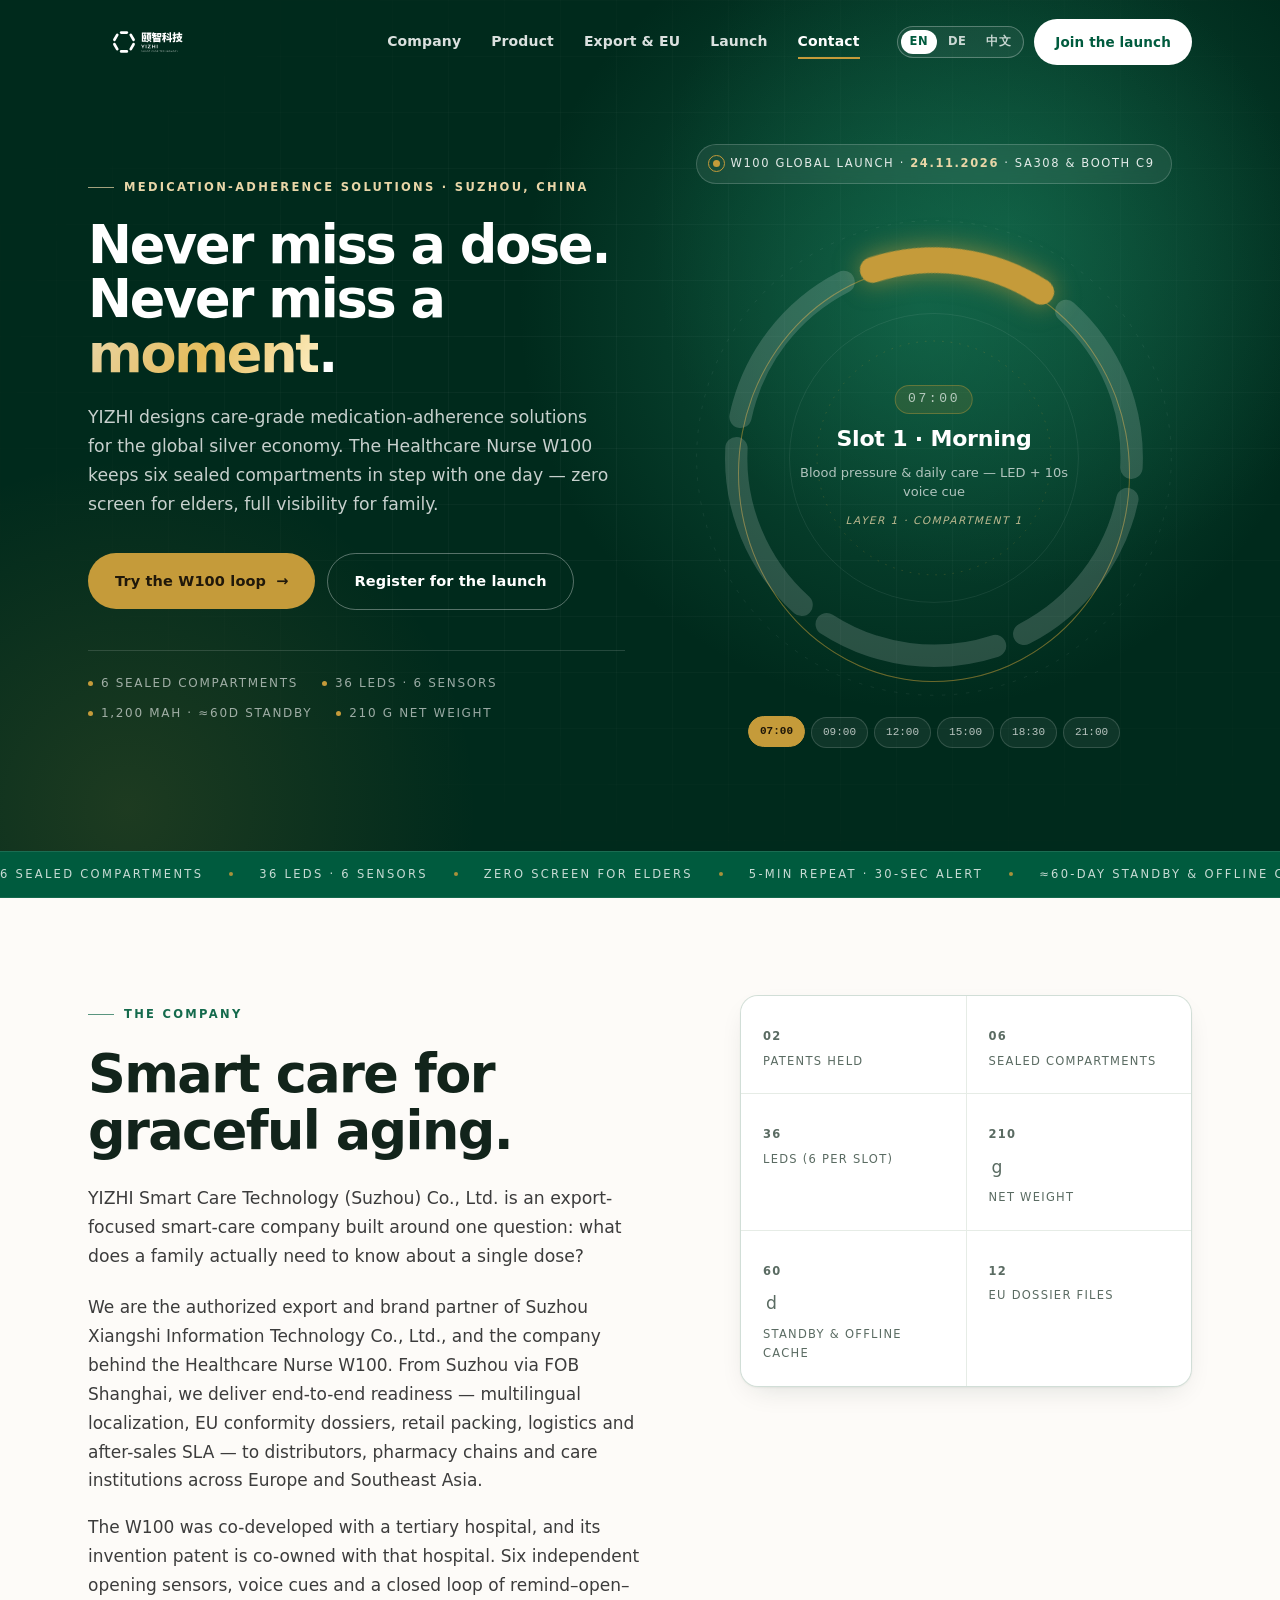
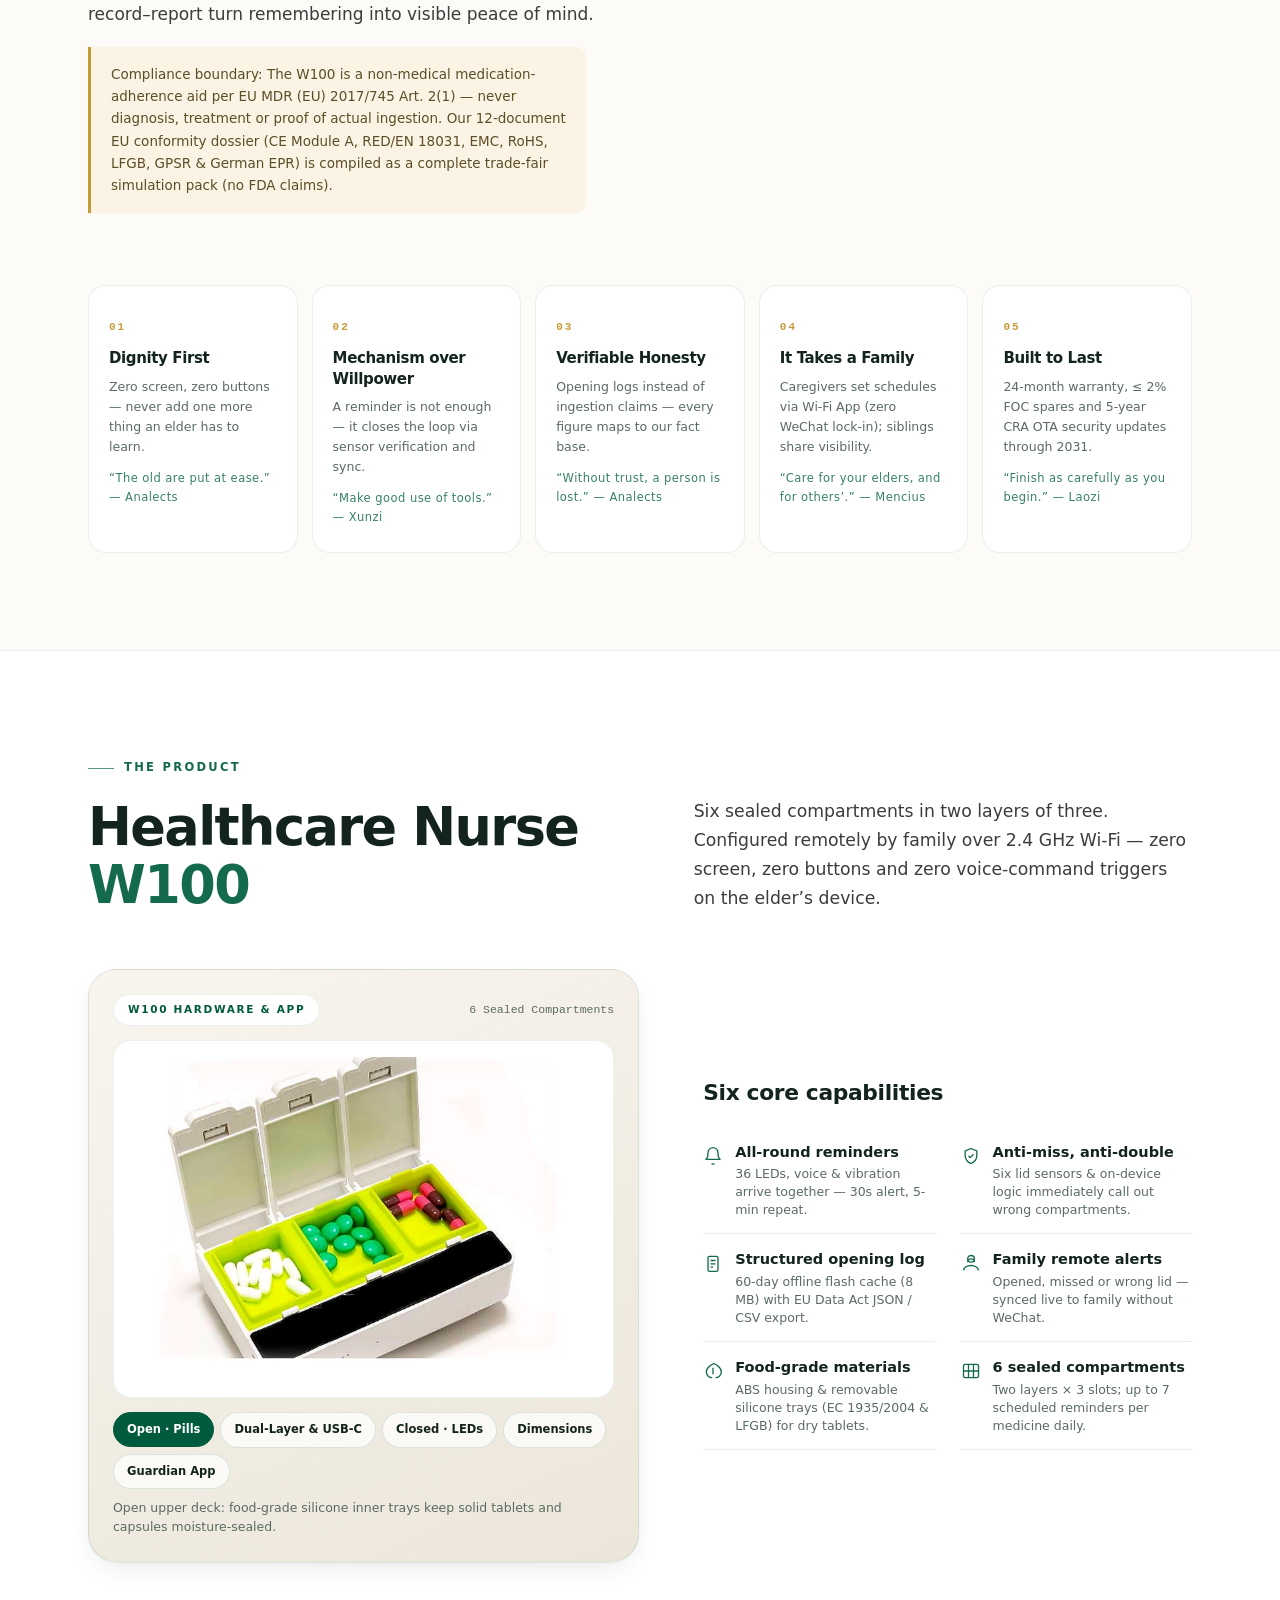
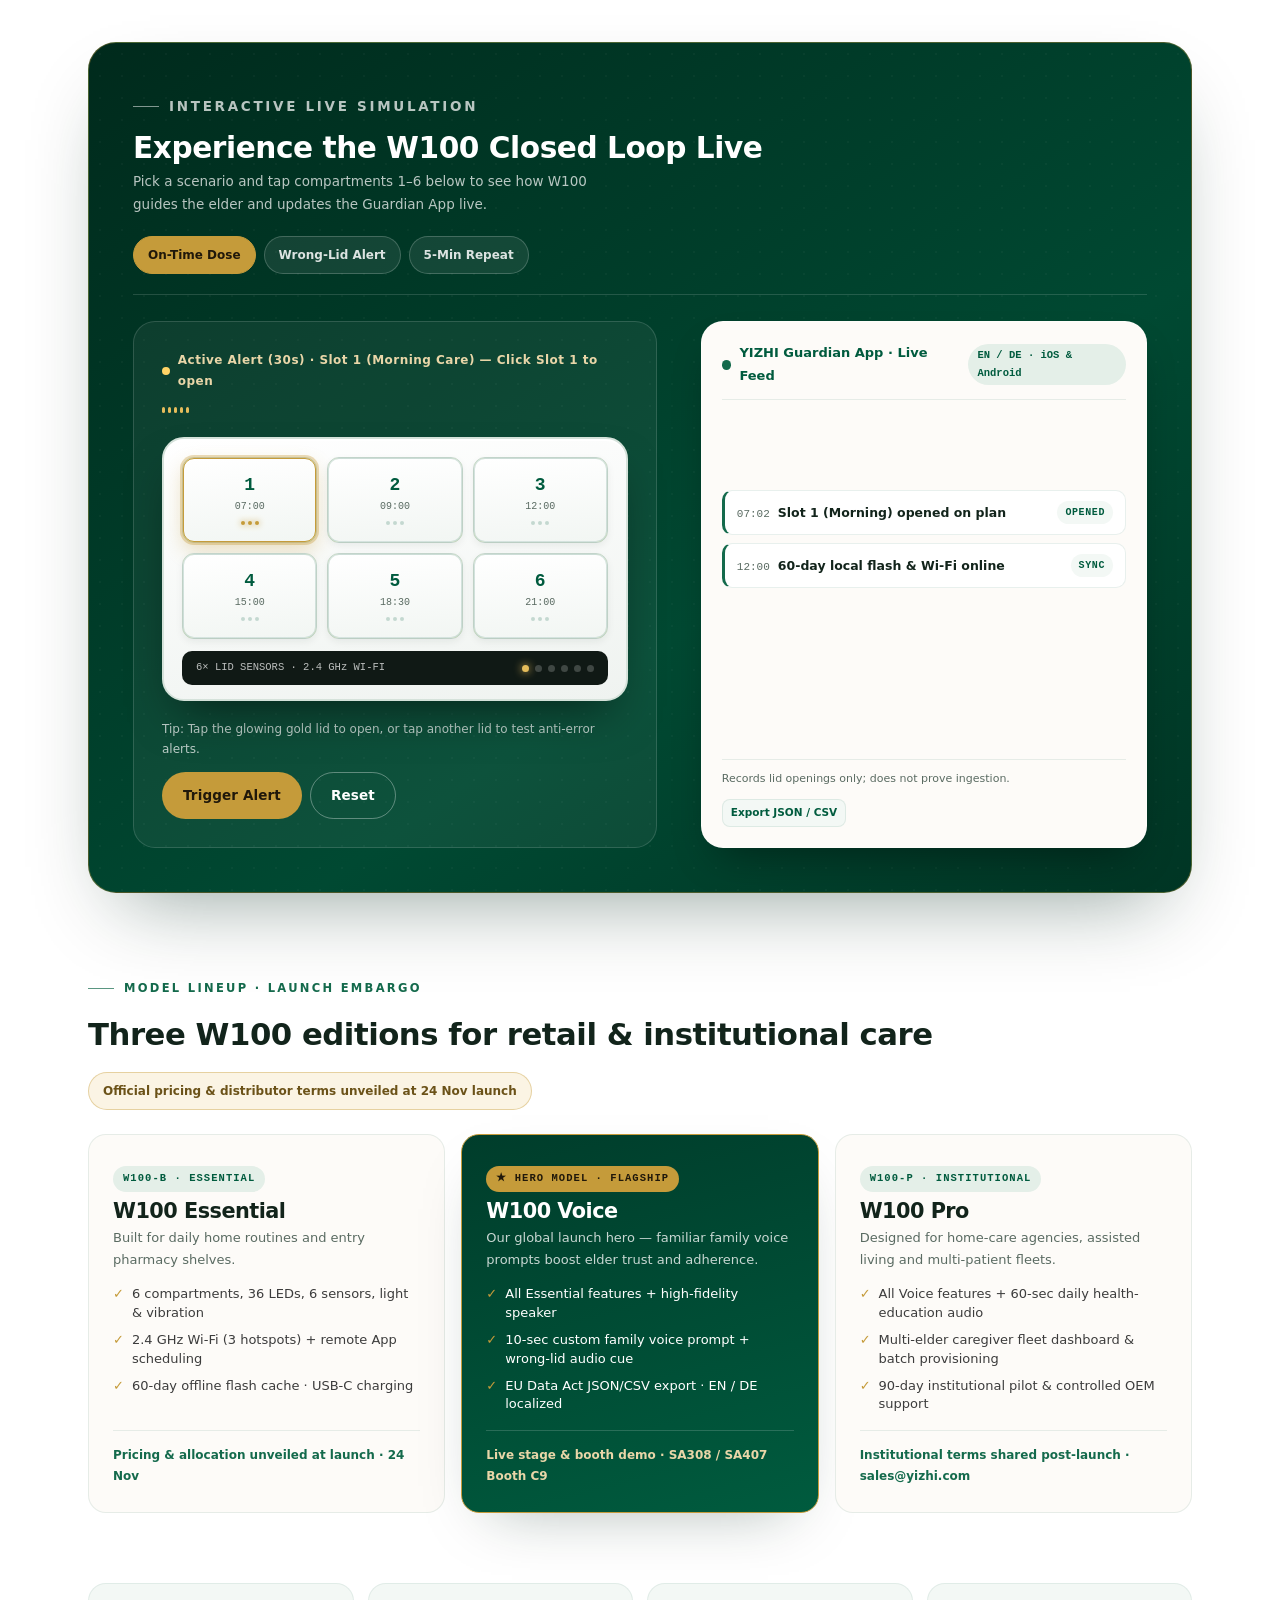
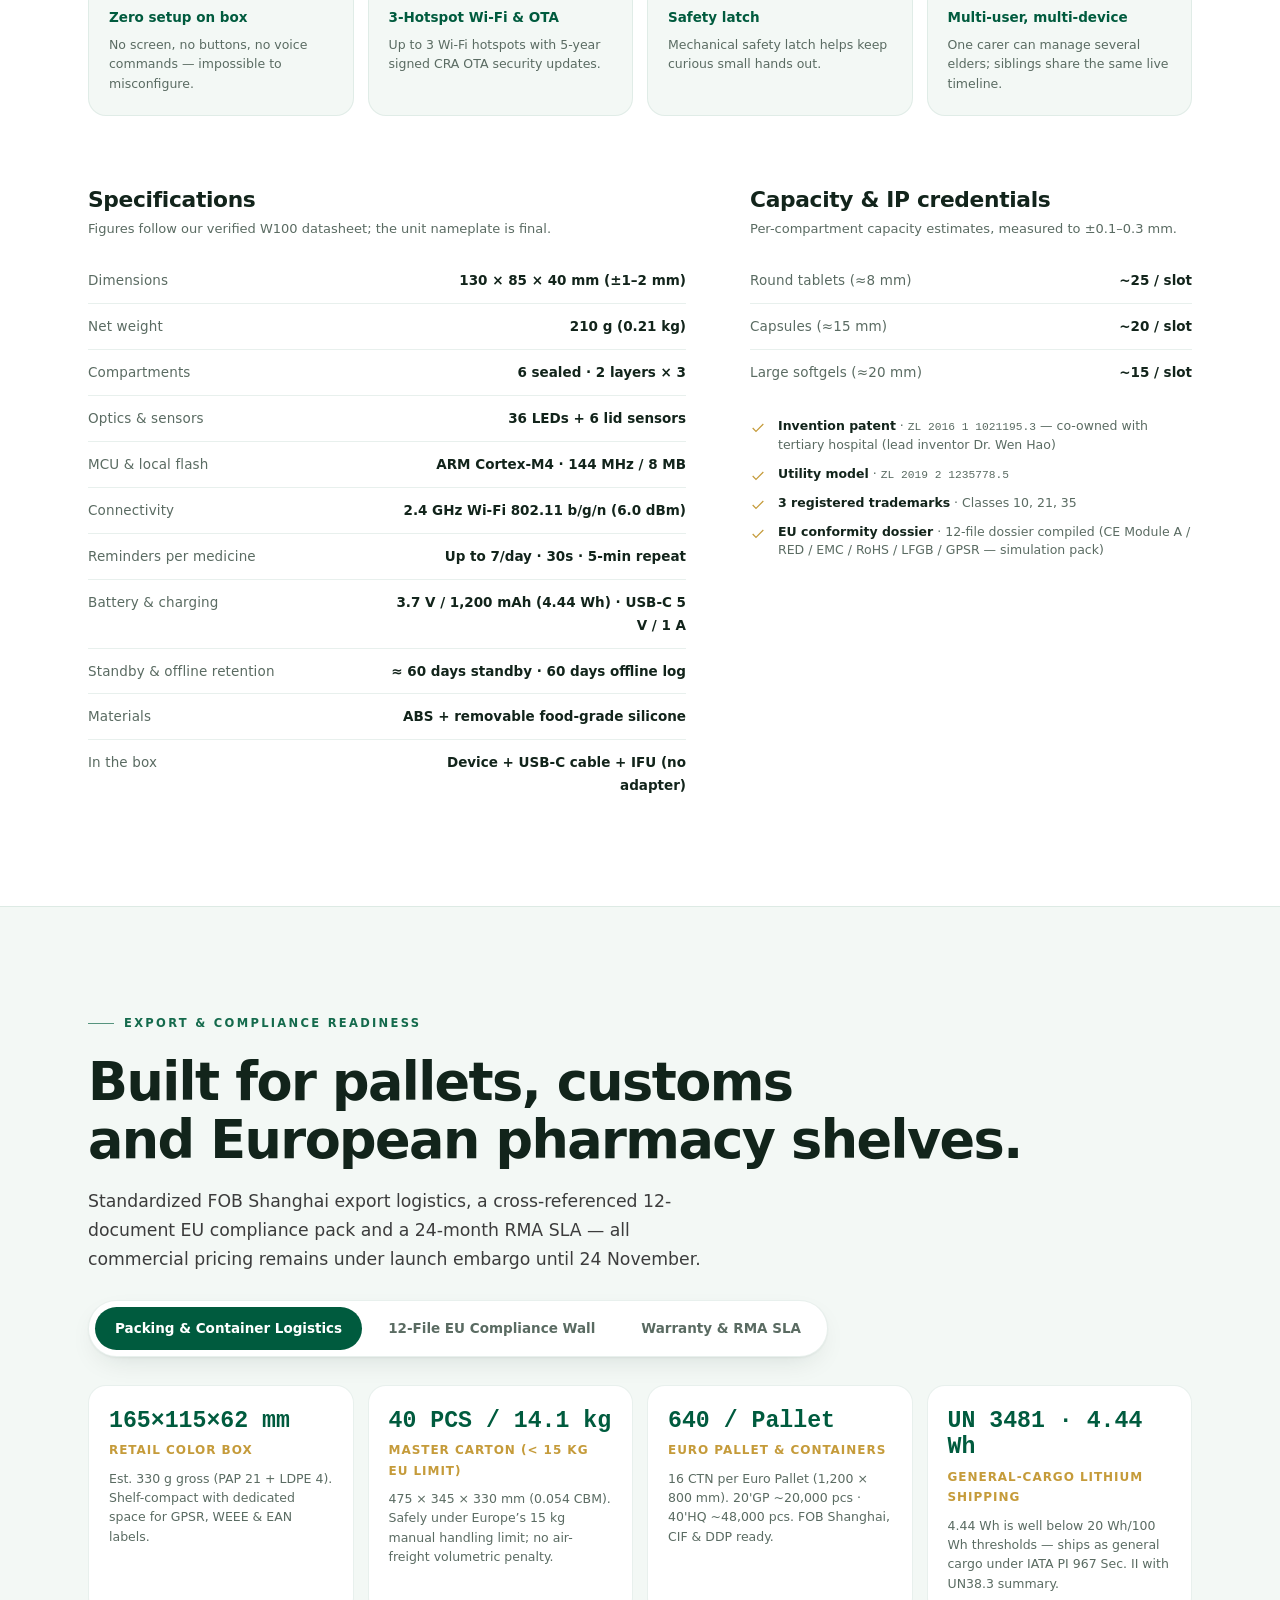
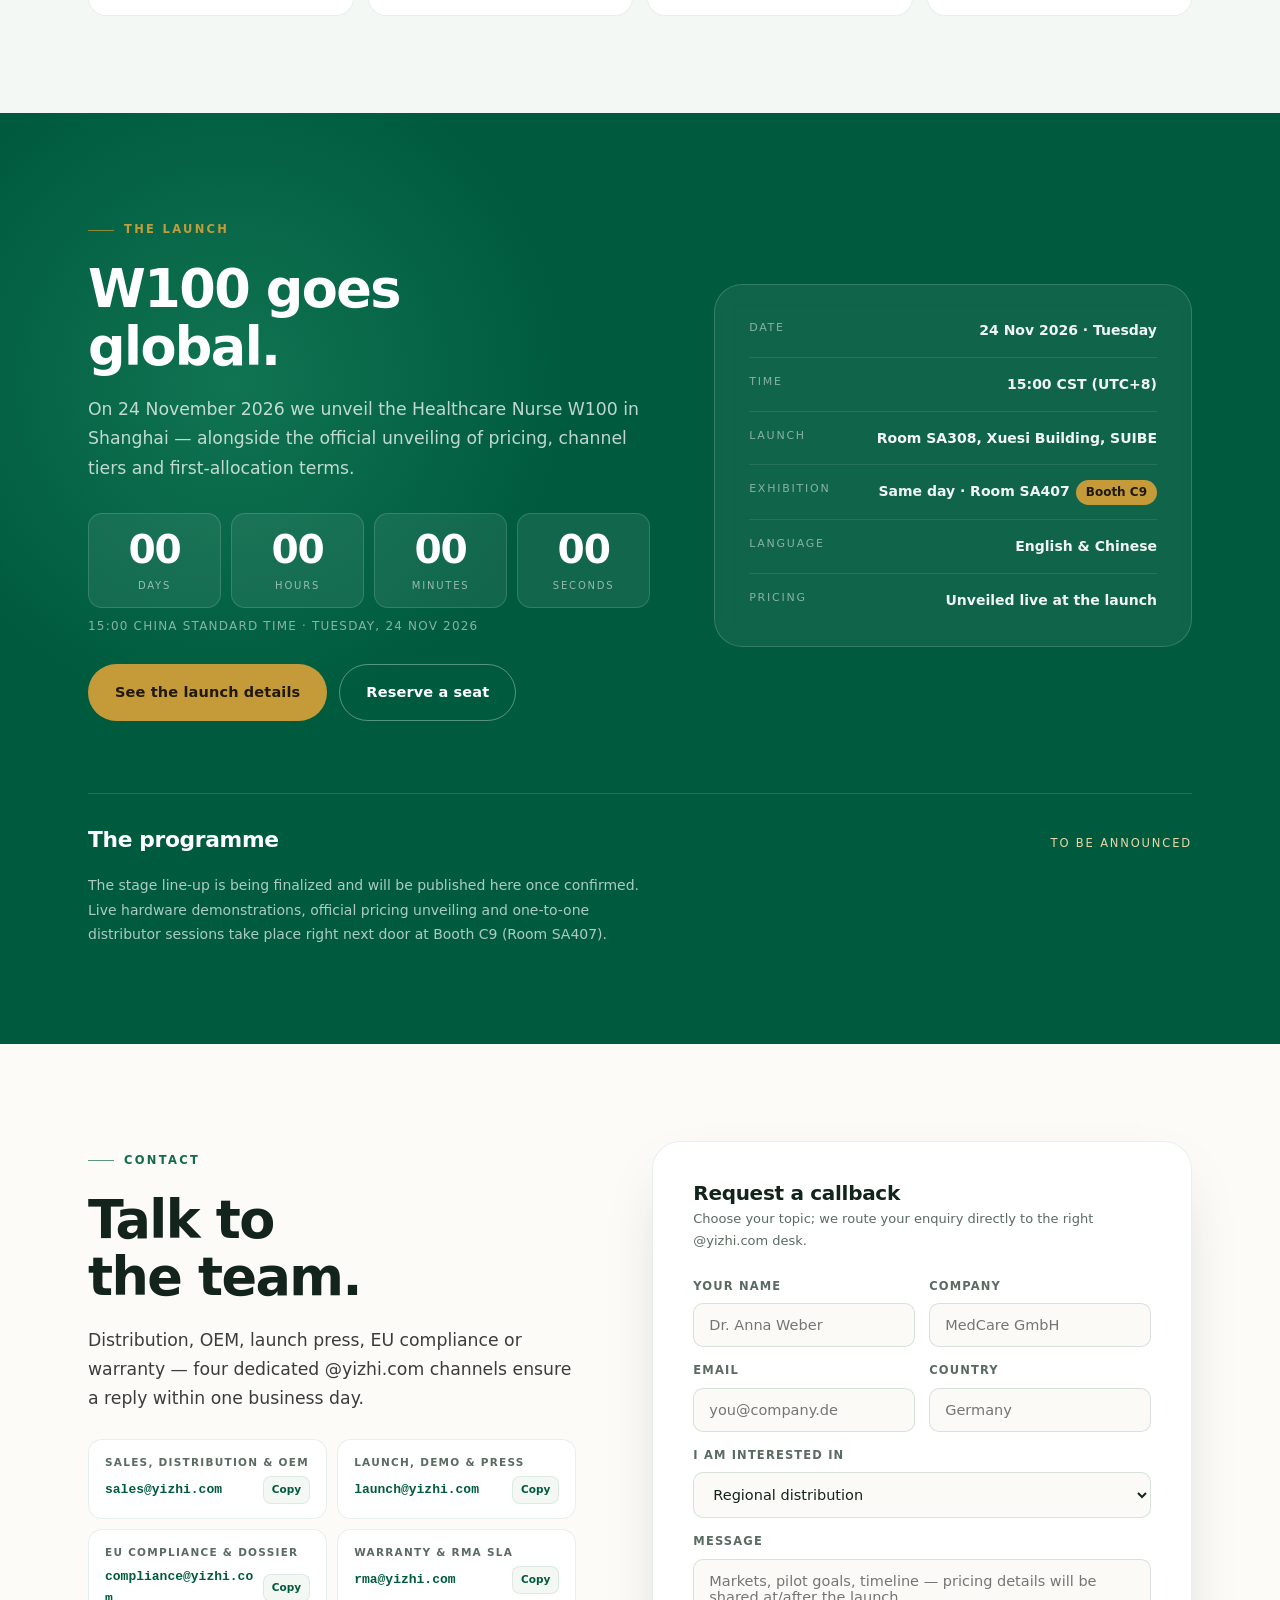
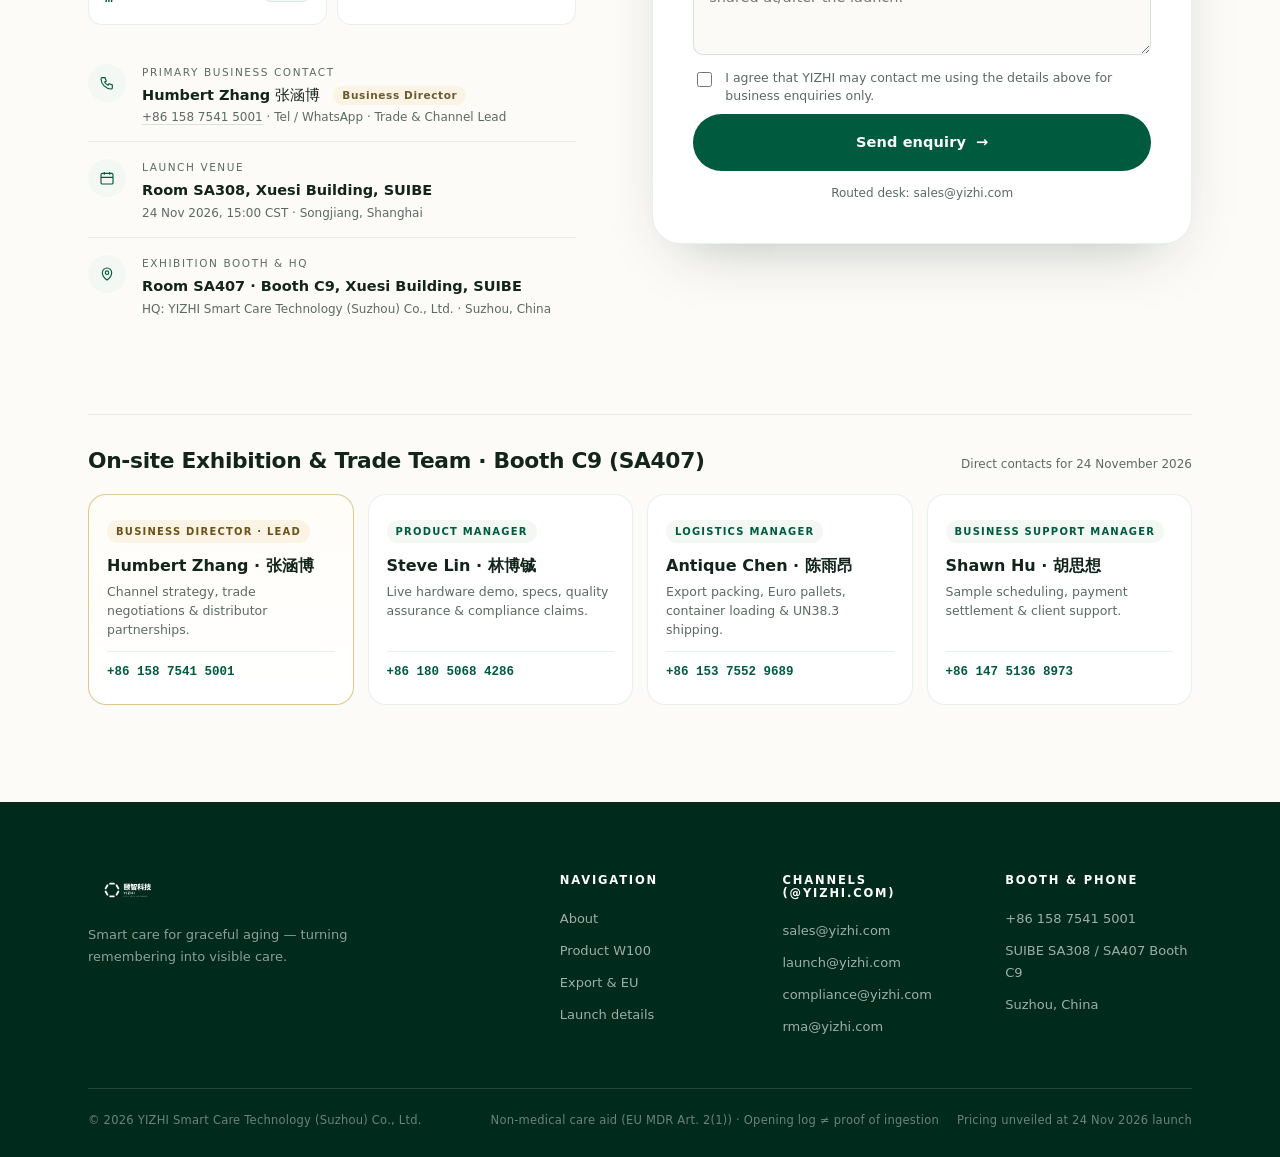
==== commit f745b723: "Add files via upload" ====
--- a/index.html
+++ b/index.html
@@ -4,12 +4,13 @@
 <meta charset="utf-8">
 <meta name="viewport" content="width=device-width, initial-scale=1">
 <title>YIZHI Smart Care Technology — Never miss a dose. Never miss a moment.</title>
-<meta name="description" content="YIZHI Smart Care Technology (Suzhou) designs care-grade medication-adherence products. Meet the Healthcare Nurse W100 — six sealed compartments, a voice that remembers, a family that can see.">
-<meta name="theme-color" content="#00301F">
+<meta name="description" content="YIZHI Smart Care Technology (Suzhou) designs care-grade medication-adherence solutions. Meet the Healthcare Nurse W100 — six sealed compartments, zero screen for elders, a family that can see.">
+<meta name="theme-color" content="#002A1C">
 <meta property="og:type" content="website">
+<meta property="og:url" content="https://yizhi-w100.netlify.app/">
 <meta property="og:title" content="YIZHI — Never miss a dose. Never miss a moment.">
-<meta property="og:description" content="Care-grade medication adherence, designed in Suzhou. W100 global launch · 24 November 2026, Shanghai.">
-<meta property="og:image" content="assets/img/w100-product.jpg">
+<meta property="og:description" content="Care-grade medication adherence, designed in Suzhou. W100 global launch · 24 November 2026, Shanghai (SUIBE SA308 / SA407 Booth C9).">
+<meta property="og:image" content="https://yizhi-w100.netlify.app/assets/img/w100-product.jpg">
 <link rel="icon" href="assets/img/logo-mark.svg" type="image/svg+xml">
 <link rel="stylesheet" href="assets/css/site.css">
 <script>document.documentElement.classList.add('js');</script>
@@ -21,15 +22,14 @@
       "@type": "Organization",
       "name": "YIZHI Smart Care Technology (Suzhou) Co., Ltd.",
       "alternateName": "颐智科技（苏州）有限公司",
-      "url": "https://yizhi-care.com",
-      "logo": "https://yizhi-care.com/assets/img/logo-2x.png",
-      "email": "yizhi_technology@126.com",
-      "telephone": "+86-180-5068-4286",
+      "url": "https://yizhi-w100.netlify.app",
+      "logo": "https://yizhi-w100.netlify.app/assets/img/logo-2x.png",
+      "email": "sales@yizhi.com",
+      "telephone": "+86-158-7541-5001",
       "address": {
         "@type": "PostalAddress",
-        "streetAddress": "Xuesi Building, SUIBE",
-        "addressLocality": "Songjiang, Shanghai",
-        "addressRegion": "Shanghai",
+        "addressLocality": "Suzhou",
+        "addressRegion": "Jiangsu",
         "addressCountry": "CN"
       }
     },
@@ -37,8 +37,8 @@
       "@type": "Product",
       "name": "Healthcare Nurse W100",
       "brand": { "@type": "Brand", "name": "Healthcare Nurse" },
-      "category": "Smart pill organizer",
-      "description": "Six-compartment voice-enabled smart pill organizer with family remote alerts, medication logs and six sensors."
+      "category": "Smart medication adherence organizer",
+      "description": "Six-compartment Wi-Fi smart pill organizer with 36 LEDs, 6 opening sensors, triple alerts, 60-day offline flash cache and family remote monitoring."
     },
     {
       "@type": "Event",
@@ -47,7 +47,7 @@
       "eventStatus": "https://schema.org/EventScheduled",
       "location": {
         "@type": "Place",
-        "name": "Room SA308, Xuesi Building, SUIBE",
+        "name": "Room SA308 & Booth C9 (Room SA407), Xuesi Building, SUIBE",
         "address": "Songjiang, Shanghai, China"
       }
     }
@@ -56,36 +56,41 @@
 </script>
 </head>
 <body>
-<a class="skip" href="#main" data-zh="跳到主要内容">Skip to content</a>
+<div class="scroll-progress" id="scrollProgress" aria-hidden="true"></div>
+<a class="skip" href="#main" data-de="Zum Hauptinhalt springen" data-zh="跳到主要内容">Skip to content</a>
 
 <header class="site-header" id="siteHeader">
   <div class="wrap">
-    <a class="brand" href="#top" aria-label="YIZHI Smart Care Technology — home" data-zh-aria-label="颐智科技 — 返回首页">
-      <img src="assets/img/logo-reverse.svg" alt="YIZHI Smart Care Technology" data-zh-alt="颐智科技" data-logo="reverse">
-      <img src="assets/img/logo-horizontal.svg" alt="" data-logo="color" hidden>
+    <a class="brand" href="#top" aria-label="YIZHI Smart Care Technology — home" data-de-aria-label="YIZHI Smart Care Technology — Startseite" data-zh-aria-label="颐智科技 — 返回首页">
+      <img src="assets/img/logo-reverse.svg" alt="YIZHI Smart Care Technology" data-de-alt="YIZHI Smart Care Technology" data-zh-alt="颐智科技" data-logo="reverse">
+      <img src="assets/img/logo-horizontal.svg" alt="" data-logo="color">
     </a>
     <nav class="nav" aria-label="Primary">
-      <a href="#company" data-zh="公司">Company</a>
-      <a href="#product" data-zh="产品">Product</a>
-      <a href="#launch" data-zh="发布会">Launch</a>
-      <a href="#contact" data-zh="联系我们">Contact</a>
+      <a href="#company" data-de="Unternehmen" data-zh="公司">Company</a>
+      <a href="#product" data-de="Produkt" data-zh="产品">Product</a>
+      <a href="#export" data-de="Export &amp; EU-Konformität" data-zh="出口与合规">Export &amp; EU</a>
+      <a href="#launch" data-de="Launch" data-zh="发布会">Launch</a>
+      <a href="#contact" data-de="Kontakt" data-zh="联系我们">Contact</a>
     </nav>
     <div class="header-actions">
-      <button class="lang-toggle" type="button" id="langToggle" aria-label="Switch to Chinese" data-zh-aria-label="切换到英文">
-        <span data-lang-label>中文</span>
-      </button>
-      <a class="btn btn--cta btn--sm" href="#launch" data-zh="预约发布会">Join the launch</a>
-      <button class="nav-toggle" type="button" id="navToggle" aria-expanded="false" aria-controls="mobileNav" aria-label="Open menu" data-zh-aria-label="打开菜单"><span></span></button>
+      <div class="lang-switch" role="group" aria-label="Language selection" data-de-aria-label="Sprachauswahl" data-zh-aria-label="语言切换">
+        <button class="lang-opt is-active" type="button" data-set-lang="en" aria-pressed="true">EN</button>
+        <button class="lang-opt" type="button" data-set-lang="de" aria-pressed="false">DE</button>
+        <button class="lang-opt" type="button" data-set-lang="zh" aria-pressed="false">中文</button>
+      </div>
+      <a class="btn btn--cta btn--sm" href="#launch" data-de="Launch reservieren" data-zh="预约发布会">Join the launch</a>
+      <button class="nav-toggle" type="button" id="navToggle" aria-expanded="false" aria-controls="mobileNav" aria-label="Open menu" data-de-aria-label="Menü öffnen" data-zh-aria-label="打开菜单"><span></span></button>
     </div>
   </div>
 </header>
 
 <div class="mobile-nav" id="mobileNav" aria-hidden="true">
-  <a href="#company" data-zh="公司">Company<small>01</small></a>
-  <a href="#product" data-zh="产品">Product<small>02</small></a>
-  <a href="#launch" data-zh="发布会">Launch<small>03</small></a>
-  <a href="#contact" data-zh="联系我们">Contact<small>04</small></a>
-  <div class="mobile-foot">Suzhou, China · Since 2024</div>
+  <a href="#company" data-de="Unternehmen<small>01</small>" data-zh="公司<small>01</small>">Company<small>01</small></a>
+  <a href="#product" data-de="Produkt<small>02</small>" data-zh="产品<small>02</small>">Product<small>02</small></a>
+  <a href="#export" data-de="Export &amp; EU-Konformität<small>03</small>" data-zh="出口与合规<small>03</small>">Export &amp; EU<small>03</small></a>
+  <a href="#launch" data-de="Launch<small>04</small>" data-zh="发布会<small>04</small>">Launch<small>04</small></a>
+  <a href="#contact" data-de="Kontakt<small>05</small>" data-zh="联系我们<small>05</small>">Contact<small>05</small></a>
+  <div class="mobile-foot" data-de="Suzhou, China · Booth C9 Shanghai" data-zh="中国苏州 · 上海 SA407 Booth C9">Suzhou, China · Booth C9 Shanghai</div>
 </div>
 
 <main id="main">
@@ -93,42 +98,58 @@
 
   <!-- ============ HERO ============ -->
   <section class="hero">
+    <div class="hero-grid-bg" aria-hidden="true"></div>
+    <div class="hero-spotlight" aria-hidden="true"></div>
     <div class="wrap">
       <div class="hero-copy">
-        <p class="eyebrow hero-eyebrow" data-zh="用药依从性方案 · 中国苏州">Medication-adherence solutions · Suzhou, China</p>
-        <h1 data-zh="按时吃药。<br>不错过<em>每一刻</em>。">Never miss a dose.<br>Never miss a <em>moment</em>.</h1>
-        <p class="lede" data-zh="颐智为全球银发市场设计「照护级」用药依从性产品。健康小护 W100 把六格药仓放进一天的节奏里，也让一家人始终看得见彼此。">YIZHI designs care-grade medication-adherence products for the global silver economy. The Healthcare Nurse W100 keeps six sealed compartments in step with one day — and a whole family in sight.</p>
-        <div class="hero-actions">
-          <a class="btn btn--gold" href="#product"><span data-zh="了解 W100">Explore the W100</span><span class="arrow" aria-hidden="true">→</span></a>
-          <a class="btn btn--ghost" href="#launch" data-zh="预约发布会">Register for the launch</a>
-        </div>
-        <div class="hero-meta">
-          <span data-zh="6 个独立药仓">6 sealed compartments</span>
-          <span data-zh="6 个传感器">6 sensors</span>
-          <span data-zh="1200 mAh 电池">1,200 mAh battery</span>
-          <span data-zh="210 g 净重">210 g net weight</span>
-        </div>
-      </div>
+        <p class="eyebrow hero-eyebrow hero-in" data-de="Therapietreue im Alter · Suzhou, China" data-zh="银发用药依从性方案 · 中国苏州">Medication-adherence solutions · Suzhou, China</p>
+        <h1 class="hero-in hero-in--2" data-de="Keine Dosis verpassen.<br>Keinen <em>Moment</em> versäumen." data-zh="按时吃药。<br>不错过<em>每一刻</em>。">Never miss a dose.<br>Never miss a <em>moment</em>.</h1>
+        <p class="lede hero-in hero-in--3" data-de="YIZHI entwickelt alltagstaugliche Erinnerungshelfer für die globale Silberwirtschaft. Der Healthcare Nurse W100 bringt sechs versiegelte Fächer in den Tagesrhythmus – ganz ohne Bildschirm für Seniorinnen und Senioren, mit voller Transparenz für die Familie." data-zh="颐智科技为全球银发市场设计「照护级」用药依从性产品。健康小护 W100 把六格独立药仓融入一日六时——老人端零屏幕零操作，家人手机端远程清晰可见。">YIZHI designs care-grade medication-adherence solutions for the global silver economy. The Healthcare Nurse W100 keeps six sealed compartments in step with one day — zero screen for elders, full visibility for family.</p>
+        <div class="hero-actions hero-in hero-in--4">
+          <a class="btn btn--gold" href="#simulator"><span data-de="W100 interaktiv testen" data-zh="交互体验 W100">Try the W100 loop</span><span class="arrow" aria-hidden="true">→</span></a>
+          <a class="btn btn--ghost" href="#launch" data-de="Launch 24. Nov. reservieren" data-zh="预约 11.24 发布会">Register for the launch</a>
+        </div>
+        <div class="hero-meta hero-in hero-in--5">
+          <span data-de="6 versiegelte Fächer" data-zh="6 个独立密封药仓">6 sealed compartments</span>
+          <span data-de="36 LEDs · 6 Sensoren" data-zh="36 颗 LED · 6 传感器">36 LEDs · 6 sensors</span>
+          <span data-de="1.200 mAh · ca. 60 Tage Standby" data-zh="1200 mAh · 约 60 天待机">1,200 mAh · ≈60d standby</span>
+          <span data-de="210 g Nettogewicht" data-zh="210 g 整机净重">210 g net weight</span>
+        </div>
+      </div>
+
       <div class="hero-visual">
-        <div class="hero-badge"><i class="pulse" aria-hidden="true"></i><span data-zh="W100 全球发布 · 2026.11.24">W100 global launch · <b>24.11.2026</b></span></div>
-        <div class="dial" aria-hidden="true">
-          <svg viewBox="0 0 600 600" role="presentation">
-            <g class="dial-rotor">
-              <g fill="none" stroke="rgba(255,255,255,.17)" stroke-width="26" stroke-linecap="round">
-                <circle cx="300" cy="300" r="230" stroke-dasharray="209 1236" transform="rotate(-90 300 300)"/>
-                <circle cx="300" cy="300" r="230" stroke-dasharray="209 1236" transform="rotate(-30 300 300)"/>
-                <circle cx="300" cy="300" r="230" stroke-dasharray="209 1236" transform="rotate(30 300 300)"/>
-                <circle cx="300" cy="300" r="230" stroke-dasharray="209 1236" transform="rotate(90 300 300)"/>
-                <circle cx="300" cy="300" r="230" stroke-dasharray="209 1236" transform="rotate(150 300 300)"/>
+        <div class="hero-badge"><i class="pulse" aria-hidden="true"></i><span data-de="W100 Weltpremiere · <b>24.11.2026</b> · SA308 &amp; Booth C9" data-zh="W100 全球发布 · <b>2026.11.24</b> · SA308 &amp; Booth C9">W100 global launch · <b>24.11.2026</b> · SA308 &amp; Booth C9</span></div>
+        <div class="dial-wrap" id="sixDial">
+          <div class="dial-ripple" aria-hidden="true"></div>
+          <div class="dial-ripple dial-ripple--2" aria-hidden="true"></div>
+          <div class="dial">
+            <svg viewBox="0 0 600 600" role="img" aria-label="Interactive Six-Moment Ring representing six medication compartments" data-de-aria-label="Interaktiver Sechs-Momente-Ring für sechs Medikamentenfächer" data-zh-aria-label="交互式六时环：代表六个独立药仓的一日节律">
+              <circle cx="300" cy="300" r="276" fill="none" stroke="rgba(255,255,255,.08)" stroke-width="1" stroke-dasharray="4 10" class="dial-orbit"/>
+              <circle cx="300" cy="300" r="168" fill="none" stroke="rgba(255,255,255,.09)" stroke-width="1"/>
+              <circle cx="300" cy="300" r="136" fill="none" stroke="rgba(197,155,58,.24)" stroke-width="1" stroke-dasharray="2 8" class="dial-orbit--rev"/>
+              <g>
+                <circle class="dial-seg is-active" cx="300" cy="300" r="230" stroke-dasharray="204 1242" transform="rotate(-108 300 300)" data-idx="0"/>
+                <circle class="dial-seg" cx="300" cy="300" r="230" stroke-dasharray="204 1242" transform="rotate(-48 300 300)" data-idx="1"/>
+                <circle class="dial-seg" cx="300" cy="300" r="230" stroke-dasharray="204 1242" transform="rotate(12 300 300)" data-idx="2"/>
+                <circle class="dial-seg" cx="300" cy="300" r="230" stroke-dasharray="204 1242" transform="rotate(72 300 300)" data-idx="3"/>
+                <circle class="dial-seg" cx="300" cy="300" r="230" stroke-dasharray="204 1242" transform="rotate(132 300 300)" data-idx="4"/>
+                <circle class="dial-seg" cx="300" cy="300" r="230" stroke-dasharray="204 1242" transform="rotate(192 300 300)" data-idx="5"/>
               </g>
-              <circle cx="300" cy="300" r="230" fill="none" stroke="#C59B3A" stroke-width="26" stroke-linecap="round" stroke-dasharray="209 1236" transform="rotate(-150 300 300)"/>
-            </g>
-            <circle cx="300" cy="300" r="150" fill="none" stroke="rgba(255,255,255,.08)" stroke-width="1"/>
-            <circle cx="300" cy="300" r="70" fill="none" stroke="rgba(197,155,58,.25)" stroke-width="1"/>
-          </svg>
-          <div class="dial-caption">
-            <strong data-zh="六格 · 一日">Six · One day</strong>
-            <span data-zh="六个独立药仓，一段会说话的时间">Six compartments. A day that speaks.</span>
+            </svg>
+            <div class="dial-center">
+              <span class="dial-time">07:00</span>
+              <strong class="dial-title">Slot 1 · Morning</strong>
+              <span class="dial-desc">Blood pressure &amp; daily care — LED + 10s voice cue</span>
+              <em class="dial-cue">Layer 1 · Compartment 1</em>
+            </div>
+          </div>
+          <div class="dial-pills" aria-label="Select daily medication moment" data-de-aria-label="Tageszeit auswählen" data-zh-aria-label="选择每日用药时段">
+            <button class="dial-pill is-active" type="button" aria-pressed="true">07:00</button>
+            <button class="dial-pill" type="button" aria-pressed="false">09:00</button>
+            <button class="dial-pill" type="button" aria-pressed="false">12:00</button>
+            <button class="dial-pill" type="button" aria-pressed="false">15:00</button>
+            <button class="dial-pill" type="button" aria-pressed="false">18:30</button>
+            <button class="dial-pill" type="button" aria-pressed="false">21:00</button>
           </div>
         </div>
       </div>
@@ -138,8 +159,22 @@
   <!-- ============ TICKER ============ -->
   <div class="ticker" aria-hidden="true">
     <div class="ticker-track">
-      <span data-zh="6 个独立药仓">6 sealed compartments</span><span data-zh="6 个传感器">6 sensors</span><span data-zh="5 分钟重复提醒">5-minute repeat</span><span data-zh="30 秒响铃">30-second ring</span><span data-zh="约 60 天待机">≈60-day standby</span><span data-zh="210 g 净重">210 g</span><span data-zh="2 年质保">2-year warranty</span><span data-zh="与三甲医院共同研发">Co-developed with a tertiary hospital</span>
-      <span data-zh="6 个独立药仓">6 sealed compartments</span><span data-zh="6 个传感器">6 sensors</span><span data-zh="5 分钟重复提醒">5-minute repeat</span><span data-zh="30 秒响铃">30-second ring</span><span data-zh="约 60 天待机">≈60-day standby</span><span data-zh="210 g 净重">210 g</span><span data-zh="2 年质保">2-year warranty</span><span data-zh="与三甲医院共同研发">Co-developed with a tertiary hospital</span>
+      <span data-de="6 versiegelte Fächer" data-zh="6 个独立密封药仓">6 sealed compartments</span>
+      <span data-de="36 LEDs · 6 Sensoren" data-zh="36 颗 LED · 6 传感器">36 LEDs · 6 sensors</span>
+      <span data-de="Kein Bildschirm für Seniorinnen &amp; Senioren" data-zh="老人端零屏幕零操作">Zero screen for elders</span>
+      <span data-de="5-Min.-Wiederholung · 30-s-Alarm" data-zh="5 分钟重复 · 30 秒提醒">5-min repeat · 30-sec alert</span>
+      <span data-de="ca. 60 Tage Standby &amp; Offline-Speicher" data-zh="约 60 天待机与断网缓存">≈60-day standby &amp; offline cache</span>
+      <span data-de="210 g Nettogewicht" data-zh="210 g 整机净重">210 g net weight</span>
+      <span data-de="24 Monate Gerätegarantie" data-zh="24 个月整机质保">24-month warranty</span>
+      <span data-de="Mit Klinikum mitentwickelt" data-zh="与三甲医院共同研发">Co-developed with a tertiary hospital</span>
+      <span data-de="6 versiegelte Fächer" data-zh="6 个独立密封药仓">6 sealed compartments</span>
+      <span data-de="36 LEDs · 6 Sensoren" data-zh="36 颗 LED · 6 传感器">36 LEDs · 6 sensors</span>
+      <span data-de="Kein Bildschirm für Seniorinnen &amp; Senioren" data-zh="老人端零屏幕零操作">Zero screen for elders</span>
+      <span data-de="5-Min.-Wiederholung · 30-s-Alarm" data-zh="5 分钟重复 · 30 秒提醒">5-min repeat · 30-sec alert</span>
+      <span data-de="ca. 60 Tage Standby &amp; Offline-Speicher" data-zh="约 60 天待机与断网缓存">≈60-day standby &amp; offline cache</span>
+      <span data-de="210 g Nettogewicht" data-zh="210 g 整机净重">210 g net weight</span>
+      <span data-de="24 Monate Gerätegarantie" data-zh="24 个月整机质保">24-month warranty</span>
+      <span data-de="Mit Klinikum mitentwickelt" data-zh="与三甲医院共同研发">Co-developed with a tertiary hospital</span>
     </div>
   </div>
 
@@ -148,51 +183,53 @@
     <div class="wrap">
       <div class="about-grid">
         <div class="about-copy reveal">
-          <p class="eyebrow eyebrow--dark" data-zh="关于我们">The company</p>
-          <h2 class="display" data-zh="以智颐养。">Smart care for<br>graceful aging.</h2>
-          <p class="lede" style="margin-top:24px" data-zh="颐智科技（苏州）有限公司，是一家面向全球银发市场的智能照护出口企业。我们只追问一个问题：关于一次服药，一个家庭真正需要知道什么？">YIZHI Smart Care Technology (Suzhou) Co., Ltd. is an export-focused smart-care company built around one question: what does a family actually need to know about a single dose?</p>
-          <p data-zh="我们是苏州橡实信息技术有限公司的授权出口与贴牌合作伙伴，也是健康小护 W100 的运营方。从苏州出发，我们把产品端到端交付给欧洲、北美与东南亚的分销商、药房连锁与 DTC 渠道——多语本地化、认证推进、零售包装、物流与售后。">We are the authorized export and OEM partner of Suzhou Xiangshi Information Technology Co., Ltd., and the company behind the Healthcare Nurse W100. From Suzhou, we deliver the product end to end — multilingual localization, certification, retail packaging, logistics and after-sales — to distributors, pharmacy chains and DTC channels across Europe, North America and Southeast Asia.</p>
-          <p data-zh="W100 与一家三甲医院共同研发，其发明专利由该医院与制造商共同持有。六个传感器、语音播报，以及「提醒—开仓—记录—反馈」的闭环，把「记得吃药」变成看得见的照护。">The W100 was co-developed with a tertiary hospital, and its invention patent is co-owned by that hospital. Six sensors, voice prompts and a closed loop of remind–open–record–report turn "remembering" into evidence of care.</p>
-          <p class="compliance" data-zh="我们提供用药依从性辅助与照护支持，不做诊断、治疗或疗效宣称。认证进度：CE / RoHS / FDA 注册推进中。">We build medication-adherence support and care assistance — never diagnosis, treatment or efficacy claims. Certifications in progress: CE / RoHS / FDA registration.</p>
+          <p class="eyebrow eyebrow--dark" data-de="Über uns" data-zh="关于我们">The company</p>
+          <h2 class="display" data-de="Intelligente Pflege für<br>würdevolles Altern." data-zh="以智颐养。<br>让照护看得见。">Smart care for<br>graceful aging.</h2>
+          <p class="lede" style="margin-top:24px" data-de="Die YIZHI Smart Care Technology (Suzhou) Co., Ltd. ist ein exportorientiertes Unternehmen für smarte Alltagshilfen – entstanden aus einer zentralen Frage: Was muss eine Familie über eine einzelne Medikationsgabe wirklich wissen?" data-zh="颐智科技（苏州）有限公司，是一家面向全球银发市场的智能照护出口企业。我们只追问一个问题：关于一次服药，一个家庭真正需要知道什么？">YIZHI Smart Care Technology (Suzhou) Co., Ltd. is an export-focused smart-care company built around one question: what does a family actually need to know about a single dose?</p>
+          <p data-de="Als autorisierter Export- und Markenpartner der Suzhou Xiangshi Information Technology Co., Ltd. verantworten wir den globalen Auftritt des Healthcare Nurse W100. Von Suzhou aus liefern wir schlüsselfertig an Distributoren, Apothekenketten und Pflegeeinrichtungen in Europa und Südostasien – inklusive Mehrsprachigkeit, EU-Konformitätsdokumentation, Verpackung, Exportlogistik ab Hafen Shanghai (FOB Shanghai) sowie After-Sales-SLA." data-zh="我们是苏州橡实信息技术有限公司的授权出口与品牌运营合作伙伴，全面负责健康小护 W100 的海外交付。从苏州出发，以 FOB 上海为基准，我们为欧洲、东南亚的医药分销商、连锁药房与护理机构提供多语本地化、欧盟合规建档、出口包装与 24 个月售后 SLA 支持。">We are the authorized export and brand partner of Suzhou Xiangshi Information Technology Co., Ltd., and the company behind the Healthcare Nurse W100. From Suzhou via FOB Shanghai, we deliver end-to-end readiness — multilingual localization, EU conformity dossiers, retail packing, logistics and after-sales SLA — to distributors, pharmacy chains and care institutions across Europe and Southeast Asia.</p>
+          <p data-de="Der W100 wurde gemeinsam mit einem Universitätsklinikum der höchsten Versorgungsstufe entwickelt; das Erfindungspatent wird gemeinschaftlich gehalten. Sechs unabhängige Öffnungssensoren, Sprachführung und der geschlossene Kreislauf „Erinnern – Öffnen – Protokollieren – Benachrichtigen“ machen aus bloßem Erinnern verlässliche Alltagstransparenz." data-zh="W100 与一家三甲医院共同研发，发明专利由医院与合作制造方共同持有。六枚独立开仓传感器、语音灯光指引，以及「提醒—开仓—记录—反馈」的闭环，把「记得吃药」变成一家人看得见的安心。">The W100 was co-developed with a tertiary hospital, and its invention patent is co-owned with that hospital. Six independent opening sensors, voice cues and a closed loop of remind–open–record–report turn remembering into visible peace of mind.</p>
+          <p class="compliance" data-de="Rechtlicher Hinweis: Der W100 ist ein nicht-medizinisches Hilfsmittel zur Erinnerung und Protokollierung von Fachöffnungen gemäß EU-MDR (EU) 2017/745 Art. 2(1) – kein Medizinprodukt und kein Ersatz für ärztliche Diagnose oder Behandlung. Das Öffnungsprotokoll dokumentiert das Öffnen eines Fachs, nicht die tatsächliche Einnahme. Die 12-teilige EU-Konformitätsakte (CE-Modul A, RED/EN 18031, EMC, RoHS, LFGB, GPSR, DE-EPR) liegt als Simulationsmuster für Wettbewerbsverhandlungen vor." data-zh="合规声明：W100 为日常用药提醒与开仓记录辅助设备，依据欧盟 EU MDR (EU) 2017/745 第 2(1) 条主动界定为非医疗器械，不做诊断、治疗或疗效宣称；「开仓记录 ≠ 证明实际吞服」。12 份欧盟全链条合规文件包（含 CE 模块 A 声明、RED/EN 18031 网络安全、EMC、RoHS、LFGB 食品接触、GPSR 及德国 EPR）已建档完成（赛事模拟谈判样本口径，不含 FDA）。">Compliance boundary: The W100 is a non-medical medication-adherence aid per EU MDR (EU) 2017/745 Art. 2(1) — never diagnosis, treatment or proof of actual ingestion. Our 12-document EU conformity dossier (CE Module A, RED/EN 18031, EMC, RoHS, LFGB, GPSR &amp; German EPR) is compiled as a complete trade-fair simulation pack (no FDA claims).</p>
         </div>
         <div class="stats reveal" data-delay="1">
-          <div class="stat"><b>02</b><span data-zh="项专利（发明 + 实用新型）">Patents held</span></div>
-          <div class="stat"><b>06</b><span data-zh="个独立药仓">Sealed compartments</span></div>
-          <div class="stat"><b>210<small>g</small></b><span data-zh="整机净重">Net weight</span></div>
-          <div class="stat"><b>60<small>d</small></b><span data-zh="约 60 天待机">Standby, approx.</span></div>
+          <div class="stat"><b><span data-count="2" data-pad2>02</span></b><span data-de="Patente (Erfindung &amp; Gebrauchsmuster)" data-zh="项专利（发明 + 实用新型）">Patents held</span></div>
+          <div class="stat"><b><span data-count="6" data-pad2>06</span></b><span data-de="Versiegelte Fächer · 6 Sensoren" data-zh="个独立药仓 · 6 传感器">Sealed compartments</span></div>
+          <div class="stat"><b><span data-count="36">36</span></b><span data-de="LEDs (6 pro Medikamentenfach)" data-zh="颗 LED 指示灯（每仓 6 颗）">LEDs (6 per slot)</span></div>
+          <div class="stat"><b><span data-count="210">210</span><small>g</small></b><span data-de="Nettogewicht (130 × 85 × 40 mm)" data-zh="整机净重（130×85×40 mm）">Net weight</span></div>
+          <div class="stat"><b><span data-count="60">60</span><small data-de="T" data-zh="天">d</small></b><span data-de="Standby &amp; Offline-Speicher (ca.)" data-zh="约 60 天待机 / 断网缓存">Standby &amp; offline cache</span></div>
+          <div class="stat"><b><span data-count="12">12</span></b><span data-de="EU-Konformitätsdokumente (Muster)" data-zh="份欧盟全链条合规文件">EU dossier files</span></div>
         </div>
       </div>
 
       <div class="values reveal">
         <article class="value">
           <span class="num">01</span>
-          <h4 data-zh="尊严优先">Dignity First</h4>
-          <p data-zh="设计绝不增加一件老人「要学的东西」。">Design must never add one more thing an elder has to learn.</p>
-          <span class="cite" data-zh="「老者安之。」">“The old are put at ease.” — Analects</span>
+          <h4 data-de="Würde zuerst" data-zh="尊严优先">Dignity First</h4>
+          <p data-de="Kein Bildschirm, keine Knöpfe, keine App-Hürde für ältere Menschen." data-zh="老人端零屏幕、零按键，绝不增加一件老人「要学的东西」。">Zero screen, zero buttons — never add one more thing an elder has to learn.</p>
+          <span class="cite" data-de="„Den Älteren Ruhe schenken.“ — Konfuzius" data-zh="「老者安之。」">“The old are put at ease.” — Analects</span>
         </article>
         <article class="value">
           <span class="num">02</span>
-          <h4 data-zh="机制优先于意志力">Mechanism over Willpower</h4>
-          <p data-zh="只有提醒不算做完，必须闭环到确认、记录与反馈。">A reminder is not enough — it must close the loop: confirm, record, report.</p>
-          <span class="cite" data-zh="「善假于物。」">“Make good use of tools.” — Xunzi</span>
+          <h4 data-de="Mechanismus vor Willenskraft" data-zh="机制优先于意志力">Mechanism over Willpower</h4>
+          <p data-de="Eine bloße Erinnerung genügt nicht: Erst Öffnen, Erkennen und Teilen schließen den Kreis." data-zh="只有提醒不算做完，必须闭环到传感器识别、记录与家人反馈。">A reminder is not enough — it closes the loop via sensor verification and sync.</p>
+          <span class="cite" data-de="„Gute Werkzeuge klug nutzen.“ — Xunzi" data-zh="「善假于物。」">“Make good use of tools.” — Xunzi</span>
         </article>
         <article class="value">
           <span class="num">03</span>
-          <h4 data-zh="可验证的诚实">Verifiable Honesty</h4>
-          <p data-zh="每个数字都要能指到事实底座的某一行；指不到就删。">Every number must point to a line in our fact base; if it cannot, we delete it.</p>
-          <span class="cite" data-zh="「人而无信，不知其可也。」">“Without trust, a person is lost.” — Analects</span>
+          <h4 data-de="Überprüfbare Ehrlichkeit" data-zh="可验证的诚实">Verifiable Honesty</h4>
+          <p data-de="Fachöffnung statt Schluckversprechen. Keine unbelegten Heil- oder Zulassungsaussagen." data-zh="严守「开仓记录 ≠ 证明吞服」，每个参数都能对应到实测或模拟底座。">Opening logs instead of ingestion claims — every figure maps to our fact base.</p>
+          <span class="cite" data-de="„Ohne Vertrauen kein Bestand.“ — Konfuzius" data-zh="「人而无信，不知其可也。」">“Without trust, a person is lost.” — Analects</span>
         </article>
         <article class="value">
           <span class="num">04</span>
-          <h4 data-zh="一家人的照护">It Takes a Family</h4>
-          <p data-zh="每个界面都要回答：老人看得懂吗？子女看得见吗？">Every screen answers two questions: can the elder read it, can the family see it?</p>
-          <span class="cite" data-zh="「老吾老，以及人之老。」">“Care for your elders, and for others’.” — Mencius</span>
+          <h4 data-de="Für die ganze Familie" data-zh="一家人的照护">It Takes a Family</h4>
+          <p data-de="Angehörige konfigurieren per WLAN-App (ohne WeChat); der Alltag wird zum gemeinsamen Zeitstrahl." data-zh="家属端 iOS/Android 远程设置（欧洲版零微信依赖），多子女共同守护。">Caregivers set schedules via Wi-Fi App (zero WeChat lock-in); siblings share visibility.</p>
+          <span class="cite" data-de="„Für die eigenen Eltern wie für andere sorgen.“ — Menzius" data-zh="「老吾老，以及人之老。」">“Care for your elders, and for others’.” — Mencius</span>
         </article>
         <article class="value">
           <span class="num">05</span>
-          <h4 data-zh="长期主义">Built to Last</h4>
-          <p data-zh="每个 SKU 必配售后包、备件与 OTA 计划，缺一不上架。">Every SKU ships with spares, service and an OTA plan — or it does not ship.</p>
-          <span class="cite" data-zh="「慎终如始，则无败事。」">“Finish as carefully as you begin.” — Laozi</span>
+          <h4 data-de="Auf Langlebigkeit gebaut" data-zh="长期主义">Built to Last</h4>
+          <p data-de="24 Monate Gerätegarantie, ≤ 2 % FOC-Ersatzteile und 5 Jahre CRA-OTA-Support bis 2031." data-zh="24 个月整机质保、≤ 2% 随货备品与 5 年 CRA 安全 OTA 更新（至 2031）。">24-month warranty, ≤ 2% FOC spares and 5-year CRA OTA security updates through 2031.</p>
+          <span class="cite" data-de="„Das Ende so sorgsam bedenken wie den Anfang.“ — Laozi" data-zh="「慎终如始，则无败事。」">“Finish as carefully as you begin.” — Laozi</span>
         </article>
       </div>
     </div>
@@ -203,90 +240,353 @@
     <div class="wrap">
       <div class="product-head">
         <div class="reveal">
-          <p class="eyebrow eyebrow--dark" data-zh="产品简介">The product</p>
+          <p class="eyebrow eyebrow--dark" data-de="Produktübersicht" data-zh="产品简介">The product</p>
           <h2 class="display">Healthcare Nurse <span style="color:var(--green-700)">W100</span></h2>
         </div>
-        <p class="lede reveal" data-delay="1" data-zh="六格药仓，上下两层，每层三格。它用一句话就能完成设置——不需要手机，不需要网络，也不需要老人重新学习什么。">Six sealed compartments, two layers of three. It is set up with a sentence — no smartphone, no network, nothing new to learn.</p>
+        <p class="lede reveal" data-delay="1" data-de="Sechs versiegelte Fächer auf zwei Ebenen à drei Fächer. Vollständig von Angehörigen per 2,4-GHz-WLAN-App eingerichtet – ohne Bildschirm, ohne Tasten und ohne Sprachbefehlseingabe am Gerät selbst." data-zh="上下两层、每层三格，共六个独立密封药仓。家属通过手机 App（2.4 GHz Wi-Fi）远程设定提醒，老人端无屏幕、无按键、无语音指令误触发，只需听音看灯、开仓取药。">Six sealed compartments in two layers of three. Configured remotely by family over 2.4 GHz Wi-Fi — zero screen, zero buttons and zero voice-command triggers on the elder’s device.</p>
       </div>
 
       <div class="product-showcase">
-        <figure class="product-shot reveal" style="margin:0">
-          <span class="tag" data-zh="智能语音版 · 参赛型号">Voice edition · W100</span>
-          <img src="assets/img/w100-product.png" alt="Healthcare Nurse W100 open, showing six compartments filled with tablets and capsules" data-zh-alt="健康小护 W100 打开状态，六格药仓装有药片与胶囊" width="1476" height="1100">
-        </figure>
+        <div class="gallery-card reveal" id="productGallery">
+          <div class="gallery-top">
+            <span class="gallery-tag" data-de="W100 Hardware &amp; App" data-zh="W100 硬件与 App 多视角">W100 Hardware &amp; App</span>
+            <span class="gallery-dim" id="galleryDim">130 × 85 × 40 mm · 210 g</span>
+          </div>
+          <div class="gallery-stage">
+            <img id="galleryImg" src="assets/img/w100-product.jpg" alt="Healthcare Nurse W100 open compartments" data-de-alt="Healthcare Nurse W100 mit geöffneten Fächern" data-zh-alt="健康小护 W100 打开状态，六格独立药仓" width="1400" height="994">
+          </div>
+          <div class="gallery-tabs" role="group" aria-label="Product views" data-de-aria-label="Produktansichten" data-zh-aria-label="切换产品视图">
+            <button class="gallery-tab is-active" type="button" aria-pressed="true"
+              data-src="assets/img/w100-product.jpg"
+              data-dim="6 Sealed Compartments"
+              data-cap-en="Open upper deck: food-grade silicone inner trays keep solid tablets and capsules moisture-sealed."
+              data-cap-de="Geöffnete obere Ebene: Herausnehmbare Silikoneinsätze in Lebensmittelqualität schützen vor Feuchtigkeit."
+              data-cap-zh="上层开仓实景：可拆洗食品级硅胶内盒，防潮阻氧化，适配片剂与胶囊。"
+              data-de="Geöffnet · Tabletten" data-zh="开仓装药">Open · Pills</button>
+            <button class="gallery-tab" type="button" aria-pressed="false"
+              data-src="assets/img/w100-dual-layer.jpg"
+              data-dim="2 Layers × 3 + USB-C 5V/1A"
+              data-cap-en="Double-deck 3+3 hinge architecture with USB Type-C charging port and physical power switch."
+              data-cap-de="Doppeldecker-Struktur (2 × 3 Fächer) mit USB-Typ-C-Ladeanschluss und Schutzschalter."
+              data-cap-zh="双层 3+3 结构展开：侧面配备 USB Type-C 充电口（5V 1A）与物理拨动开关。"
+              data-de="2 Ebenen &amp; USB-C" data-zh="双层与 Type-C">Dual-Layer &amp; USB-C</button>
+            <button class="gallery-tab" type="button" aria-pressed="false"
+              data-src="assets/img/w100-closed.jpg"
+              data-dim="36 LEDs · 6 Sensors"
+              data-cap-en="Closed minimalist silhouette: translucent LED indicators guide the elder straight to the scheduled slot."
+              data-cap-de="Geschlossene Bauform: Leuchtende Fach-LEDs führen direkt zum jeweils fälligen Medikamentenfach."
+              data-cap-zh="闭合状态：简洁白色机身搭配透光灯带，到点仅亮起对应药仓提示灯。"
+              data-de="Geschlossen · LEDs" data-zh="闭合与灯效">Closed · LEDs</button>
+            <button class="gallery-tab" type="button" aria-pressed="false"
+              data-src="assets/img/w100-dims.jpg"
+              data-dim="130 × 85 × 40 mm · 210 g"
+              data-cap-en="Pocket-friendly 130 × 85 × 40 mm footprint (210 g net) — compact for home nightstands and retail shelves."
+              data-cap-de="Kompakte 130 × 85 × 40 mm (210 g netto) – ideal für den Nachttisch und europäische Apothekenregale."
+              data-cap-zh="掌心尺寸 130 × 85 × 40 mm，净重仅 210 g，兼顾居家床头与药房货架陈列。"
+              data-de="Maße · 210 g" data-zh="尺寸 · 210 g">Dimensions</button>
+            <button class="gallery-tab" type="button" aria-pressed="false"
+              data-src="assets/img/w100-app-ui.png"
+              data-dim="EN / DE Guardian App · Data Act"
+              data-cap-en="European Guardian App (iOS &amp; Android, zero WeChat dependency): 3-hotspot Wi-Fi pairing, 7× schedules &amp; JSON/CSV export."
+              data-cap-de="Europäische Guardian-App (iOS/Android, ohne WeChat): 3-Hotspot-WLAN, bis zu 7 Erinnerungen/Tag &amp; JSON/CSV-Export."
+              data-cap-zh="欧美商业版 Guardian App（零微信依赖）：3 热点 Wi-Fi 配对、每日 7 次日程与 Data Act 日志导出。"
+              data-de="EN/DE App-UI" data-zh="双语 App 界面">Guardian App</button>
+          </div>
+          <p class="gallery-caption" id="galleryCaption"></p>
+        </div>
+
         <div class="reveal" data-delay="1">
-          <h3 data-zh="六项核心能力">Six things it does</h3>
+          <h3 data-de="Sechs Kernfunktionen" data-zh="六大核心能力">Six core capabilities</h3>
           <div class="feature-list">
             <div class="feature">
               <svg viewBox="0 0 24 24" fill="none" stroke="currentColor" stroke-width="1.6" aria-hidden="true"><path d="M18 8a6 6 0 1 0-12 0c0 7-3 8-3 8h18s-3-1-3-8"/><path d="M10.3 21a2 2 0 0 0 3.4 0"/></svg>
-              <div><b data-zh="全方位提醒">All-round reminders</b><span data-zh="灯光、语音、震动，三重提醒同时到达。">Light, voice and vibration arrive together.</span></div>
+              <div><b data-de="Dreifach-Erinnerung" data-zh="全方位三重提醒">All-round reminders</b><span data-de="36 LEDs, Sprachansage (10 s) &amp; Vibration – 30 s Alarm, alle 5 Min. erneut." data-zh="36 颗 LED 灯光 + 语音播报 + 震动，响铃 30 秒，未开仓每 5 分钟重复。">36 LEDs, voice &amp; vibration arrive together — 30s alert, 5-min repeat.</span></div>
             </div>
             <div class="feature">
               <svg viewBox="0 0 24 24" fill="none" stroke="currentColor" stroke-width="1.6" aria-hidden="true"><path d="M12 3l7 3v5c0 4.4-2.9 8.2-7 10-4.1-1.8-7-5.6-7-10V6z"/><path d="M9 12l2 2 4-4"/></svg>
-              <div><b data-zh="防漏服 · 防错服 · 防重复">Anti-miss, anti-double</b><span data-zh="6 个传感器与算法共同判断，开错仓立即提示。">Six sensors and on-device logic; the wrong compartment is called out.</span></div>
+              <div><b data-de="Fehl- &amp; Doppelentnahmeschutz" data-zh="防漏服 · 防错服 · 防重复">Anti-miss, anti-double</b><span data-de="6 Sensoren erkennen sofort jedes falsche oder wiederholte Öffnen." data-zh="6 枚独立传感器配合边缘判断，开错仓或重复开仓立即语音纠偏。">Six lid sensors &amp; on-device logic immediately call out wrong compartments.</span></div>
             </div>
             <div class="feature">
               <svg viewBox="0 0 24 24" fill="none" stroke="currentColor" stroke-width="1.6" aria-hidden="true"><path d="M8 4h8a2 2 0 0 1 2 2v14a2 2 0 0 1-2 2H8a2 2 0 0 1-2-2V6a2 2 0 0 1 2-2z"/><path d="M9 9h6M9 13h6M9 17h3"/></svg>
-              <div><b data-zh="按药品记录服药">Medication log</b><span data-zh="每一种药、每一次服用，自动生成记录。">Every medicine, every dose — recorded automatically.</span></div>
+              <div><b data-de="Protokoll pro Fach &amp; Export" data-zh="按药品生成开仓记录">Structured opening log</b><span data-de="8 MB Speicher sichern 60 Tage offline; JSON-/CSV-Export gemäß EU Data Act." data-zh="8 MB 本地闪存可离线保存 60 天记录，联网自动同步并支持 JSON/CSV 导出。">60-day offline flash cache (8 MB) with EU Data Act JSON / CSV export.</span></div>
             </div>
             <div class="feature">
               <svg viewBox="0 0 24 24" fill="none" stroke="currentColor" stroke-width="1.6" aria-hidden="true"><path d="M16 11a4 4 0 1 0-8 0"/><circle cx="12" cy="7" r="4"/><path d="M3 21c0-3.3 4-6 9-6s9 2.7 9 6"/></svg>
-              <div><b data-zh="子女远程看得见">Family remote alerts</b><span data-zh="已服、漏服、错服，同步到家人手机。">Taken, missed or wrong — the family is told.</span></div>
+              <div><b data-de="Familien-Benachrichtigung" data-zh="子女远程看得见">Family remote alerts</b><span data-de="Geöffnet, verpasst oder falsches Fach – Echtzeit-Push ohne WeChat." data-zh="已开仓、超时未开、开错仓实时推送家人手机（商业版零微信依赖）。">Opened, missed or wrong lid — synced live to family without WeChat.</span></div>
             </div>
             <div class="feature">
               <svg viewBox="0 0 24 24" fill="none" stroke="currentColor" stroke-width="1.6" aria-hidden="true"><path d="M11 20A7 7 0 0 1 4 13c0-6 9-10 9-10s9 4 9 10a7 7 0 0 1-7 7"/><path d="M12 8v8"/></svg>
-              <div><b data-zh="食品级材质">Food-grade materials</b><span data-zh="食品级 ABS 与食品级硅胶，密封防潮、阻氧化。">Food-grade ABS and silicone seal out moisture and oxygen.</span></div>
+              <div><b data-de="Lebensmittelechte Materialien" data-zh="食品级密封防潮">Food-grade materials</b><span data-de="ABS-Gehäuse &amp; herausnehmbares Silikon (EC 1935/2004 &amp; LFGB) für feste Oralia." data-zh="ABS 外壳 + 可拆卸食品级硅胶内盒（通过 EC 1935/2004 与德国 LFGB）。">ABS housing &amp; removable silicone trays (EC 1935/2004 &amp; LFGB) for dry tablets.</span></div>
             </div>
             <div class="feature">
               <svg viewBox="0 0 24 24" fill="none" stroke="currentColor" stroke-width="1.6" aria-hidden="true"><rect x="3" y="4" width="18" height="16" rx="2"/><path d="M9 4v16M15 4v16M3 12h18"/></svg>
-              <div><b data-zh="六格独立药仓">6 independent compartments</b><span data-zh="上下两层，每层三格，一周的药一次备好。">Two layers, three each — a week of doses prepared once.</span></div>
-            </div>
-          </div>
-        </div>
+              <div><b data-de="6 unabhängige Fächer" data-zh="六格独立大空间">6 sealed compartments</b><span data-de="2 Ebenen × 3 Fächer, bis zu 7 Erinnerungen pro Medikament und Tag." data-zh="上下两层 × 3 仓，每种药品每日可设多达 7 次分时段提醒。">Two layers × 3 slots; up to 7 scheduled reminders per medicine daily.</span></div>
+            </div>
+          </div>
+        </div>
+      </div>
+
+      <!-- INTERACTIVE W100 CLOSED-LOOP SIMULATOR -->
+      <div class="sim-panel reveal" id="simulator">
+        <div id="w100Sim">
+          <div class="sim-head">
+            <div>
+              <p class="eyebrow" style="margin-bottom:8px" data-de="Interaktive Live-Simulation" data-zh="交互式硬件闭环演练">Interactive Live Simulation</p>
+              <h3 data-de="Erleben Sie den W100-Kreislauf in Echtzeit" data-zh="亲手点击药仓，体验 W100「提醒—开仓—同步」闭环">Experience the W100 Closed Loop Live</h3>
+              <p data-de="Testen Sie, wie der W100 Seniorinnen und Senioren leitet und jeden Schritt an die Familien-App meldet." data-zh="选择场景并点击下方 1–6 号药仓，感受老人端零学习成本的引导逻辑与家属 App 实时时间线反馈。">Pick a scenario and tap compartments 1–6 below to see how W100 guides the elder and updates the Guardian App live.</p>
+            </div>
+            <div class="sim-scenarios" role="group" aria-label="Simulation scenarios" data-de-aria-label="Simulationsszenarien" data-zh-aria-label="选择演练场景">
+              <button class="sim-scenario is-active" type="button" data-scenario="normal" aria-pressed="true" data-de="Planmäßige Einnahme" data-zh="按时开仓">On-Time Dose</button>
+              <button class="sim-scenario" type="button" data-scenario="wrong" aria-pressed="false" data-de="Fehlentnahme-Schutz" data-zh="防错仓纠偏">Wrong-Lid Alert</button>
+              <button class="sim-scenario" type="button" data-scenario="repeat" aria-pressed="false" data-de="5-Min.-Wiederholung" data-zh="5 分钟超时重响">5-Min Repeat</button>
+            </div>
+          </div>
+
+          <div class="sim-grid">
+            <div class="hw-stage">
+              <div class="hw-top-bar">
+                <div class="hw-status" id="simStatus">
+                  <span class="hw-status-dot" aria-hidden="true"></span>
+                  <span id="simStatusText">Active Alert (30s)</span>
+                </div>
+                <div class="hw-wave" id="simWave" aria-hidden="true"><i></i><i></i><i></i><i></i><i></i></div>
+              </div>
+
+              <div class="w100-device">
+                <div class="w100-slots">
+                  <button class="w100-slot" type="button" aria-label="Compartment 1">
+                    <span class="w100-pills-inside"><i></i><i></i><i></i></span>
+                    <span class="w100-lid"><span class="w100-lid-num">1</span><span class="w100-lid-time">07:00</span><span class="w100-led-dots"><i></i><i></i><i></i></span></span>
+                  </button>
+                  <button class="w100-slot" type="button" aria-label="Compartment 2">
+                    <span class="w100-pills-inside"><i></i><i></i><i></i></span>
+                    <span class="w100-lid"><span class="w100-lid-num">2</span><span class="w100-lid-time">09:00</span><span class="w100-led-dots"><i></i><i></i><i></i></span></span>
+                  </button>
+                  <button class="w100-slot" type="button" aria-label="Compartment 3">
+                    <span class="w100-pills-inside"><i></i><i></i><i></i></span>
+                    <span class="w100-lid"><span class="w100-lid-num">3</span><span class="w100-lid-time">12:00</span><span class="w100-led-dots"><i></i><i></i><i></i></span></span>
+                  </button>
+                  <button class="w100-slot" type="button" aria-label="Compartment 4">
+                    <span class="w100-pills-inside"><i></i><i></i><i></i></span>
+                    <span class="w100-lid"><span class="w100-lid-num">4</span><span class="w100-lid-time">15:00</span><span class="w100-led-dots"><i></i><i></i><i></i></span></span>
+                  </button>
+                  <button class="w100-slot" type="button" aria-label="Compartment 5">
+                    <span class="w100-pills-inside"><i></i><i></i><i></i></span>
+                    <span class="w100-lid"><span class="w100-lid-num">5</span><span class="w100-lid-time">18:30</span><span class="w100-led-dots"><i></i><i></i><i></i></span></span>
+                  </button>
+                  <button class="w100-slot" type="button" aria-label="Compartment 6">
+                    <span class="w100-pills-inside"><i></i><i></i><i></i></span>
+                    <span class="w100-lid"><span class="w100-lid-num">6</span><span class="w100-lid-time">21:00</span><span class="w100-led-dots"><i></i><i></i><i></i></span></span>
+                  </button>
+                </div>
+                <div class="w100-sensor-strip">
+                  <span>6× LID SENSORS · 2.4 GHz WI-FI</span>
+                  <div class="w100-sensor-leds" aria-hidden="true"><i></i><i></i><i></i><i></i><i></i><i></i></div>
+                </div>
+              </div>
+
+              <div class="hw-controls">
+                <span class="hw-hint" data-de="Tipp: Klicken Sie auf das leuchtende Fach – oder testen Sie bewusst ein falsches Fach." data-zh="提示：点击金色闪烁药仓完成开仓，或故意点错仓测试防错警报。">Tip: Tap the glowing gold lid to open, or tap another lid to test anti-error alerts.</span>
+                <div style="display:flex;gap:8px;flex-wrap:wrap">
+                  <button class="btn btn--gold btn--sm" type="button" id="simTrigger" data-de="Alarm auslösen" data-zh="触发提醒">Trigger Alert</button>
+                  <button class="btn btn--ghost btn--sm" type="button" id="simReset" data-de="Zurücksetzen" data-zh="重置演示">Reset</button>
+                </div>
+              </div>
+            </div>
+
+            <div class="app-mirror">
+              <div class="app-bar">
+                <div class="app-brand">
+                  <span style="width:10px;height:10px;border-radius:50%;background:var(--green-700);display:inline-block"></span>
+                  <span data-de="YIZHI Guardian-App · Live-Protokoll" data-zh="YIZHI 家属守护端 · 实时日志">YIZHI Guardian App · Live Feed</span>
+                </div>
+                <span class="app-badge">EN / DE · iOS &amp; Android</span>
+              </div>
+              <div class="app-feed" id="simFeed" aria-live="polite"></div>
+              <div class="app-foot">
+                <span data-de="Hinweis: Dokumentiert Fachöffnung (kein Einnahmenachweis)." data-zh="合规标注：仅记录开仓行为，不作为实际吞服证明。">Records lid openings only; does not prove ingestion.</span>
+                <button class="copy-btn" type="button" id="simExport" data-de="JSON / CSV Export" data-zh="导出 JSON / CSV">Export JSON / CSV</button>
+              </div>
+            </div>
+          </div>
+        </div>
+      </div>
+
+      <!-- 3-SKU MATRIX (ZERO PRICING) -->
+      <div class="sku-section-head reveal">
+        <div>
+          <p class="eyebrow eyebrow--dark" data-de="Modellreihe · Ohne Preisbindung vor Launch" data-zh="产品矩阵 · 价格将于发布会揭晓">Model lineup · Launch embargo</p>
+          <h3 style="font-size:clamp(1.4rem,2.4vw,1.95rem)" data-de="Drei W100-Ausführungen für Handel &amp; Pflege" data-zh="三款 W100 版本，覆盖居家与护理机构">Three W100 editions for retail &amp; institutional care</h3>
+        </div>
+        <span class="sku-embargo" data-de="Preise &amp; Konditionen: Veröffentlichung am 24. Nov. 2026" data-zh="全系官方定价与渠道政策 · 11 月 24 日发布会揭晓">Official pricing &amp; distributor terms unveiled at 24 Nov launch</span>
+      </div>
+
+      <div class="sku-grid reveal">
+        <article class="sku-card">
+          <div>
+            <span class="sku-badge">W100-B · Essential</span>
+            <h4 data-de="W100 Essential" data-zh="W100 Essential 基础版">W100 Essential</h4>
+            <p class="sku-sub" data-de="Für die tägliche häusliche Routine und Apotheken-Einstiegsregale." data-zh="面向日常居家慢病管理与药房基础零售货架。">Built for daily home routines and entry pharmacy shelves.</p>
+            <ul class="sku-list">
+              <li data-de="6 Fächer, 36 LEDs, 6 Sensoren, Vibration &amp; Signalton" data-zh="6 仓 6 传感器 · 灯光 + 震动 + 蜂鸣三重提醒">6 compartments, 36 LEDs, 6 sensors, light &amp; vibration</li>
+              <li data-de="WLAN-App-Fernkonfiguration (max. 3 Hotspots)" data-zh="2.4 GHz Wi-Fi（3 热点切换）+ App 远程设定">2.4 GHz Wi-Fi (3 hotspots) + remote App scheduling</li>
+              <li data-de="60 Tage lokaler Offline-Speicher · USB-C 5V/1A" data-zh="60 天本地离线缓存 · USB-C 充电">60-day offline flash cache · USB-C charging</li>
+            </ul>
+          </div>
+          <div class="sku-foot" data-de="Preis &amp; MOQ-Details am 24.11. in SA308 / Booth C9" data-zh="报价与订货阶梯将于 11.24 发布会现场揭晓">Pricing &amp; allocation unveiled at launch · 24 Nov</div>
+        </article>
+
+        <article class="sku-card sku-card--hero">
+          <div>
+            <span class="sku-badge" data-de="★ Hauptmodell · Flaggschiff" data-zh="★ 主推型号 · Flagship">★ Hero Model · Flagship</span>
+            <h4 data-de="W100 Voice (Sprach-Edition)" data-zh="W100 Voice 智能语音版">W100 Voice</h4>
+            <p class="sku-sub" data-de="Unser Export-Flaggschiff – persönliche Sprachansagen von Angehörigen schaffen Vertrauen." data-zh="本次发布会及海外渠道主推款：支持 10 秒亲人原声录制，更适合高龄长辈。">Our global launch hero — familiar family voice prompts boost elder trust and adherence.</p>
+            <ul class="sku-list">
+              <li data-de="Alle Essential-Funktionen + High-Fidelity-Lautsprecher" data-zh="包含基础版全功能 + 高保真语音播报">All Essential features + high-fidelity speaker</li>
+              <li data-de="10 s individuelle Familien-Sprachaufnahme pro Erinnerung" data-zh="支持 10 秒自定义亲人原声录音与错仓语音提示">10-sec custom family voice prompt + wrong-lid audio cue</li>
+              <li data-de="EU Data Act JSON-/CSV-Export · Mehrsprachig (EN / DE)" data-zh="支持 EU Data Act 日志导出 · 多语本地化">EU Data Act JSON/CSV export · EN / DE localized</li>
+            </ul>
+          </div>
+          <div class="sku-foot" data-de="Live-Demo vor Ort: SUIBE SA308 &amp; SA407 Booth C9" data-zh="SA308 发布会暨 SA407 Booth C9 现场真机演示">Live stage &amp; booth demo · SA308 / SA407 Booth C9</div>
+        </article>
+
+        <article class="sku-card">
+          <div>
+            <span class="sku-badge">W100-P · Institutional</span>
+            <h4 data-de="W100 Pro" data-zh="W100 Pro 机构版">W100 Pro</h4>
+            <p class="sku-sub" data-de="Für Pflegedienste, betreutes Wohnen und Flotten-Rollouts." data-zh="面向居家护理机构、康复养老社区与多设备统一管理。">Designed for home-care agencies, assisted living and multi-patient fleets.</p>
+            <ul class="sku-list">
+              <li data-de="Alle Voice-Funktionen + 60 s tägliche Gesundheitsaudio-Slots" data-zh="含语音版全功能 + 每日 60 秒健康教育语音播报">All Voice features + 60-sec daily health-education audio</li>
+              <li data-de="Mehrbenutzer- &amp; Mehrgeräte-Dashboard für Pflegekräfte" data-zh="一护多老 / 多子女协同监护与机构批量配置">Multi-elder caregiver fleet dashboard &amp; batch provisioning</li>
+              <li data-de="Unterstützung für Pilotprogramme (90 Tage) &amp; OEM" data-zh="支持 90 天机构试点与受控 OEM 定制">90-day institutional pilot &amp; controlled OEM support</li>
+            </ul>
+          </div>
+          <div class="sku-foot" data-de="Konditionen auf Anfrage nach dem Launch · sales@yizhi.com" data-zh="机构合作与商务条款待发布会后由商务团队对接">Institutional terms shared post-launch · sales@yizhi.com</div>
+        </article>
       </div>
 
       <div class="detail-grid reveal">
-        <div class="detail"><b data-zh="一句话完成设置">Set up in one sentence</b><p data-zh="「设置早上七点的药」——语音设置，无需手机、无需网络。">“Set the 7 a.m. dose.” Voice setup, no phone or network required.</p></div>
-        <div class="detail"><b data-zh="OTA 远程升级">OTA updates</b><p data-zh="固件远程升级，不必返厂、不必换机。">Firmware updates over the air — no return, no replacement.</p></div>
-        <div class="detail"><b data-zh="儿童防拧开关">Child-lock</b><p data-zh="安全锁设计，防止误开误食。">A safety lock keeps small hands out.</p></div>
-        <div class="detail"><b data-zh="多用户 · 多设备">Multi-user, multi-device</b><p data-zh="一名家属可照护多位老人，多子女共同监护。">One carer can look after several elders; siblings can share the watch.</p></div>
-      </div>
-
-      <div class="specs">
+        <div class="detail"><b data-de="Null Lernaufwand für Seniorinnen &amp; Senioren" data-zh="老人端零屏幕零操作">Zero setup on box</b><p data-de="Keine Tasten, kein Touchscreen, keine Sprachbefehlseingabe – kein versehentliches Verstellen." data-zh="无屏幕、无按键、无语音口令输入，彻底杜绝老人误触与设置焦虑。">No screen, no buttons, no voice commands — impossible to misconfigure.</p></div>
+        <div class="detail"><b data-de="3-Hotspot-WLAN &amp; OTA" data-zh="3 热点自动切换 + OTA">3-Hotspot Wi-Fi &amp; OTA</b><p data-de="Speichert bis zu 3 WLANs; signierte OTA-Updates über 5 Jahre (CRA-konform bis 2031)." data-zh="支持预存 3 个 Wi-Fi 热点自动切换；提供 5 年签名 OTA 安全更新。">Up to 3 Wi-Fi hotspots with 5-year signed CRA OTA security updates.</p></div>
+        <div class="detail"><b data-de="Kindersicherer Verschluss" data-zh="儿童安全防拧设计">Safety latch</b><p data-de="Mechanische Sicherung erschwert versehentliches Öffnen durch Kinderhände." data-zh="物理安全卡扣结构，降低儿童误开误食风险。">Mechanical safety latch helps keep curious small hands out.</p></div>
+        <div class="detail"><b data-de="Multi-Caregiver-Zugriff" data-zh="多子女 · 多设备协同">Multi-user, multi-device</b><p data-de="Eine Betreuungsperson verwaltet mehrere Geräte; Geschwister teilen denselben Zeitstrahl." data-zh="一名照护者可管理多台设备，多位子女共享同一条服药时间线。">One carer can manage several elders; siblings share the same live timeline.</p></div>
+      </div>
+
+      <div class="specs" id="specs">
         <div class="spec-block reveal">
-          <h3 data-zh="技术参数">Specifications</h3>
-          <p data-zh="参数以参赛型号（智能语音版）为准，最终以出厂铭牌为准。">Figures refer to the voice edition shown here; the nameplate on the unit is final.</p>
+          <h3 data-de="Technische Spezifikationen" data-zh="核心硬件参数">Specifications</h3>
+          <p data-de="Alle Werte gemäß verifiziertem Produktdatenblatt (W100-Serie); maßgeblich ist das Typenschild." data-zh="参数严格对齐《商品详情页》及外贸全口径数据底座，最终以出厂铭牌为准。">Figures follow our verified W100 datasheet; the unit nameplate is final.</p>
           <table class="spec">
             <tbody>
-              <tr><th data-zh="药仓">Compartments</th><td data-zh="6 个（上下两层 × 3）">6 · 2 layers × 3</td></tr>
-              <tr><th data-zh="传感器">Sensors</th><td>6</td></tr>
-              <tr><th data-zh="单药提醒上限">Reminders per medicine</th><td data-zh="每天最多 7 次">Up to 7 per day</td></tr>
-              <tr><th data-zh="重复提醒间隔">Repeat interval</th><td data-zh="5 分钟">5 minutes</td></tr>
-              <tr><th data-zh="单次响铃">Ring duration</th><td data-zh="30 秒">30 seconds</td></tr>
-              <tr><th data-zh="电池">Battery</th><td data-zh="1200 mAh · 5V 1A">1,200 mAh · 5 V / 1 A</td></tr>
-              <tr><th data-zh="待机时长">Standby</th><td data-zh="约 60 天">≈ 60 days</td></tr>
-              <tr><th data-zh="断网数据保存">Offline data retention</th><td data-zh="60 天">60 days</td></tr>
-              <tr><th data-zh="整机净重">Net weight</th><td>210 g</td></tr>
-              <tr><th data-zh="芯片">Chip</th><td>144 MHz / 8 MB</td></tr>
-              <tr><th data-zh="质保">Warranty</th><td data-zh="2 年">2 years</td></tr>
+              <tr><th data-de="Außenmaße (L × B × H)" data-zh="整机外观尺寸">Dimensions</th><td data-de="130 × 85 × 40 mm (±1–2 mm)" data-zh="130 × 85 × 40 mm（±1–2 mm）">130 × 85 × 40 mm (±1–2 mm)</td></tr>
+              <tr><th data-de="Nettogewicht" data-zh="整机净重">Net weight</th><td>210 g (0.21 kg)</td></tr>
+              <tr><th data-de="Fächer &amp; Aufbau" data-zh="独立药仓结构">Compartments</th><td data-de="6 versiegelte Fächer (2 × 3)" data-zh="6 个独立密封仓（上下两层 × 3）">6 sealed · 2 layers × 3</td></tr>
+              <tr><th data-de="Optik &amp; Sensorik" data-zh="指示灯与传感器">Optics &amp; sensors</th><td data-de="36 LEDs + 6 Öffnungssensoren" data-zh="36 颗 LED + 6 枚开仓传感器">36 LEDs + 6 lid sensors</td></tr>
+              <tr><th data-de="Prozessor &amp; Speicher" data-zh="主控芯片与本地存储">MCU &amp; local flash</th><td>ARM Cortex-M4 · 144 MHz / 8 MB</td></tr>
+              <tr><th data-de="Konnektivität" data-zh="无线连接">Connectivity</th><td data-de="Wi-Fi 802.11 b/g/n (2,4 GHz · 6,0 dBm)" data-zh="2.4 GHz Wi-Fi 802.11 b/g/n (6.0 dBm)">2.4 GHz Wi-Fi 802.11 b/g/n (6.0 dBm)</td></tr>
+              <tr><th data-de="Erinnerungsfrequenz" data-zh="单药提醒上限">Reminders per medicine</th><td data-de="Bis zu 7 × täglich · 30 s · alle 5 Min." data-zh="每日最多 7 次 · 30 秒 · 每 5 分钟重复">Up to 7/day · 30s · 5-min repeat</td></tr>
+              <tr><th data-de="Akku &amp; Laden" data-zh="电池与充电规格">Battery &amp; charging</th><td>3.7 V / 1,200 mAh (4.44 Wh) · USB-C 5 V / 1 A</td></tr>
+              <tr><th data-de="Standby &amp; Offline-Cache" data-zh="待机与断网数据保存">Standby &amp; offline retention</th><td data-de="ca. 60 Tage Standby · 60 Tage Offline-Log" data-zh="约 60 天待机（&lt;0.1 mW）· 60 天断网存储">≈ 60 days standby · 60 days offline log</td></tr>
+              <tr><th data-de="Material" data-zh="机身与内盒材质">Materials</th><td data-de="ABS + lebensmittelechtes Silikon (trockene Oralia)" data-zh="ABS 外壳 + 可拆洗食品级硅胶（干态口服药）">ABS + removable food-grade silicone</td></tr>
+              <tr><th data-de="Lieferumfang (Standard)" data-zh="单台标配清单">In the box</th><td data-de="W100 + USB-C-Kabel + mehrspr. IFU (ohne Netzteil)" data-zh="主机 + Type-C 线 + 多语说明书（不含电源头）">Device + USB-C cable + IFU (no adapter)</td></tr>
             </tbody>
           </table>
         </div>
-        <div class="spec-block reveal" data-delay="1" id="specs">
-          <h3 data-zh="单仓容量与资质">Capacity &amp; credentials</h3>
-          <p data-zh="单仓容量为预估值，人工测量，可能存在 0.1–0.3 mm 误差。">Capacity figures are estimates, measured by hand to ±0.1–0.3 mm.</p>
+        <div class="spec-block reveal" data-delay="1">
+          <h3 data-de="Fachkapazität &amp; Schutzrechte" data-zh="单仓参考容量与知识产权">Capacity &amp; IP credentials</h3>
+          <p data-de="Schätzwerte pro Fach (manuelle Messung, ±0,1–0,3 mm Toleranz)." data-zh="单仓容量为预估参考值，人工测量允许 0.1–0.3 mm 公差。">Per-compartment capacity estimates, measured to ±0.1–0.3 mm.</p>
           <table class="spec">
             <tbody>
-              <tr><th data-zh="普通圆形药片（约 0.8 mm）">Round tablets (≈0.8 mm)</th><td data-zh="25 片">25</td></tr>
-              <tr><th data-zh="普通胶囊（长约 1.5 cm）">Capsules (≈1.5 cm)</th><td data-zh="20 粒">20</td></tr>
-              <tr><th data-zh="大号软胶囊（长约 2 cm）">Large softgels (≈2 cm)</th><td data-zh="15 粒">15</td></tr>
+              <tr><th data-de="Runde Tabletten (ca. 8 mm)" data-zh="普通圆形药片（约 8 mm）">Round tablets (≈8 mm)</th><td data-de="~25 Stück / Fach" data-zh="约 25 片 / 仓">~25 / slot</td></tr>
+              <tr><th data-de="Standardkapseln (ca. 15 mm)" data-zh="普通胶囊（长约 15 mm）">Capsules (≈15 mm)</th><td data-de="~20 Stück / Fach" data-zh="约 20 粒 / 仓">~20 / slot</td></tr>
+              <tr><th data-de="Große Weichkapseln (ca. 20 mm)" data-zh="大号软胶囊（长约 20 mm）">Large softgels (≈20 mm)</th><td data-de="~15 Stück / Fach" data-zh="约 15 粒 / 仓">~15 / slot</td></tr>
             </tbody>
           </table>
           <div class="cert-list">
-            <div class="cert"><svg viewBox="0 0 24 24" fill="none" stroke="currentColor" stroke-width="1.8" aria-hidden="true"><path d="M20 6L9 17l-5-5"/></svg><span><b data-zh="发明专利">Invention patent</b> · ZL 2016 1 1021195.3 — <span data-zh="与三甲医院共同持有">co-owned with a tertiary hospital</span></span></div>
-            <div class="cert"><svg viewBox="0 0 24 24" fill="none" stroke="currentColor" stroke-width="1.8" aria-hidden="true"><path d="M20 6L9 17l-5-5"/></svg><span><b data-zh="实用新型专利">Utility model</b> · ZL 2019 2 1235778.5</span></div>
-            <div class="cert"><svg viewBox="0 0 24 24" fill="none" stroke="currentColor" stroke-width="1.8" aria-hidden="true"><path d="M20 6L9 17l-5-5"/></svg><span><b data-zh="注册商标 3 件">3 registered trademarks</b> · <span data-zh="第 10 / 21 / 35 类">classes 10, 21, 35</span></span></div>
-            <div class="cert"><svg viewBox="0 0 24 24" fill="none" stroke="currentColor" stroke-width="1.8" aria-hidden="true"><path d="M20 6L9 17l-5-5"/></svg><span><b data-zh="认证推进中">Compliance in progress</b> · <span data-zh="CE / RoHS / FDA 注册中">CE / RoHS / FDA registration</span></span></div>
+            <div class="cert"><svg viewBox="0 0 24 24" fill="none" stroke="currentColor" stroke-width="1.8" aria-hidden="true"><path d="M20 6L9 17l-5-5"/></svg><span><b data-de="Erfindungspatent" data-zh="发明专利">Invention patent</b> · <span class="mono">ZL 2016 1 1021195.3</span> — <span data-de="Gemeinsam mit Universitätsklinikum (Haupterfinder: Dr. Wen Hao)" data-zh="与三甲医院共同持有（第一发明人：温浩博士）">co-owned with tertiary hospital (lead inventor Dr. Wen Hao)</span></span></div>
+            <div class="cert"><svg viewBox="0 0 24 24" fill="none" stroke="currentColor" stroke-width="1.8" aria-hidden="true"><path d="M20 6L9 17l-5-5"/></svg><span><b data-de="Gebrauchsmuster" data-zh="实用新型专利">Utility model</b> · <span class="mono">ZL 2019 2 1235778.5</span></span></div>
+            <div class="cert"><svg viewBox="0 0 24 24" fill="none" stroke="currentColor" stroke-width="1.8" aria-hidden="true"><path d="M20 6L9 17l-5-5"/></svg><span><b data-de="3 eingetragene Marken" data-zh="3 件注册商标">3 registered trademarks</b> · <span data-de="Klassen 10 / 21 / 35" data-zh="第 10 / 21 / 35 类">Classes 10, 21, 35</span></span></div>
+            <div class="cert"><svg viewBox="0 0 24 24" fill="none" stroke="currentColor" stroke-width="1.8" aria-hidden="true"><path d="M20 6L9 17l-5-5"/></svg><span><b data-de="EU-Konformität (Simulationsakte)" data-zh="欧盟全链条合规建档">EU conformity dossier</b> · <span data-de="12-teiliges Paket komplett (CE Modul A / RED / EMC / RoHS / LFGB / GPSR)" data-zh="12 份文件已建档（CE / RED / EMC / RoHS / LFGB / GPSR，模拟谈判样本）">12-file dossier compiled (CE Module A / RED / EMC / RoHS / LFGB / GPSR — simulation pack)</span></span></div>
+          </div>
+        </div>
+      </div>
+    </div>
+  </section>
+
+  <!-- ============ EXPORT, LOGISTICS & EU COMPLIANCE ============ -->
+  <section class="section readiness" id="export">
+    <div class="wrap">
+      <div class="reveal">
+        <p class="eyebrow eyebrow--dark" data-de="Exportfähigkeit &amp; Regulierung" data-zh="外贸出口交付与合规就绪">Export &amp; Compliance Readiness</p>
+        <h2 class="display" data-de="Bereit für Container, Zoll<br>und europäische Apotheken." data-zh="从包装箱规到欧盟 12 份合规档案，<br>为正式出口做好准备。">Built for pallets, customs<br>and European pharmacy shelves.</h2>
+        <p class="lede" style="margin-top:18px" data-de="Standardisierte Verpackungslogistik auf Basis FOB Shanghai, ein 12-teiliges EU-Konformitätsdossier und ein verbindliches 24-Monate-After-Sales-SLA – alle Konditionen bleiben bis zum Launch am 24. November vertraulich." data-zh="以 FOB 上海为基准的轻量化出口装箱标准、12 份全交叉编号的欧盟合规文件包，以及 24 个月整机质保与 RMA 时效体系——具体报价与商务价格阶梯将于 11 月 24 日发布会现场公布。">Standardized FOB Shanghai export logistics, a cross-referenced 12-document EU compliance pack and a 24-month RMA SLA — all commercial pricing remains under launch embargo until 24 November.</p>
+      </div>
+
+      <div class="tab-bar reveal" id="readinessTabs" role="tablist" aria-label="Export readiness categories" data-de-aria-label="Export- und Compliance-Bereiche" data-zh-aria-label="出口交付与合规分类">
+        <button class="tab-btn" type="button" role="tab" aria-selected="true" aria-controls="tab-packing" id="btn-packing" data-de="Verpackung &amp; Containerlogistik" data-zh="出口包装与装柜物流">Packing &amp; Container Logistics</button>
+        <button class="tab-btn" type="button" role="tab" aria-selected="false" aria-controls="tab-compliance" id="btn-compliance" data-de="12-teilige EU-Konformitätsakte" data-zh="12 份欧盟合规文件墙">12-File EU Compliance Wall</button>
+        <button class="tab-btn" type="button" role="tab" aria-selected="false" aria-controls="tab-sla" id="btn-sla" data-de="Garantie &amp; RMA-SLA" data-zh="商业质保与售后 SLA">Warranty &amp; RMA SLA</button>
+      </div>
+
+      <!-- TAB 1: Packing & Logistics -->
+      <div class="tab-panel is-active" id="tab-packing" role="tabpanel" aria-labelledby="btn-packing">
+        <div class="pack-grid">
+          <div class="pack-card">
+            <div class="pack-k">165×115×62 mm</div>
+            <div class="pack-lbl" data-de="Einzelhandels-Faltschachtel" data-zh="单台零售彩盒">Retail Color Box</div>
+            <p data-de="Bruttogewicht ca. 330 g (PAP 21 + LDPE 4). Kompakt für Apothekenregale mit Platz für GPSR-, WEEE- und EAN-Kennzeichnung." data-zh="单盒毛重约 330 g（PAP 21 纸盒 + LDPE 4 内托），适配欧洲药房货架与环保减量规范。">Est. 330 g gross (PAP 21 + LDPE 4). Shelf-compact with dedicated space for GPSR, WEEE &amp; EAN labels.</p>
+          </div>
+          <div class="pack-card">
+            <div class="pack-k">40 PCS / 14.1 kg</div>
+            <div class="pack-lbl" data-de="Export-Umkarton (unter 15 kg)" data-zh="标准出口外箱（低于 15 kg 红线）">Master Carton (&lt; 15 kg EU Limit)</div>
+            <p data-de="475 × 345 × 330 mm (0,054 CBM). Unter dem europäischen 15-kg-Handhabungslimit; Volumengewicht 10,82 kg &lt; Realgewicht (keine Luftfracht-Strafe)." data-zh="475 × 345 × 330 mm（0.054 CBM），整箱毛重 14.1 kg 守住欧盟 15 kg 人工搬运上限，空运无泡重惩罚。">475 × 345 × 330 mm (0.054 CBM). Safely under Europe’s 15 kg manual handling limit; no air-freight volumetric penalty.</p>
+          </div>
+          <div class="pack-card">
+            <div class="pack-k">640 / Pallet</div>
+            <div class="pack-lbl" data-de="Europalette · 20'GP &amp; 40'HQ" data-zh="欧标托盘与海运整柜">Euro Pallet &amp; Containers</div>
+            <p data-de="16 Kartons/Europalette (1.200 × 800 mm). 20'GP ca. 20.000 Stk. (lose) · 40'HQ ca. 48.000 Stk. – Basis FOB Shanghai, CIF &amp; DDP unterstützt." data-zh="欧标托盘 16 箱（640 台/托）；20'GP 散装约 20,000 台 · 40'HQ 约 48,000 台；支持 FOB 上海 / CIF / DDP。">16 CTN per Euro Pallet (1,200 × 800 mm). 20'GP ~20,000 pcs · 40'HQ ~48,000 pcs. FOB Shanghai, CIF &amp; DDP ready.</p>
+          </div>
+          <div class="pack-card">
+            <div class="pack-k">UN 3481 · 4.44 Wh</div>
+            <div class="pack-lbl" data-de="Lithium-Ionen-Versand (PI 967)" data-zh="内置锂电普货空海运合规">General-Cargo Lithium Shipping</div>
+            <p data-de="4,44 Wh liegen weit unter dem 20-Wh-/100-Wh-Schwellenwert: Beförderung als reguläre Fracht nach IATA PI 967 Sec. II / IMDG SP 188 mit UN38.3." data-zh="内置 4.44 Wh 电芯远低于 20 Wh 危品线，随附 UN38.3 摘要按 PI 967 Sec. II 普货空海运，免高额危品附加费。">4.44 Wh is well below 20 Wh/100 Wh thresholds — ships as general cargo under IATA PI 967 Sec. II with UN38.3 summary.</p>
+          </div>
+        </div>
+      </div>
+
+      <!-- TAB 2: 12-File EU Compliance Wall -->
+      <div class="tab-panel" id="tab-compliance" role="tabpanel" aria-labelledby="btn-compliance">
+        <div class="dossier-grid">
+          <div class="dossier-item"><div class="dossier-top"><span class="dossier-id">00 · YZ-W100-IDX-2026-01</span><span class="dossier-status">ISSUED</span></div><b data-de="Dossier-Deckblatt &amp; Index" data-zh="合规文件包封面与索引">Conformity Dossier Index</b><span>Master cross-reference of 12 EU regulatory records</span></div>
+          <div class="dossier-item"><div class="dossier-top"><span class="dossier-id">01 · YZ-W100-DOC-2026-01</span><span class="dossier-status">MODULE A</span></div><b data-de="EU-Konformitätserklärung (DoC)" data-zh="欧盟符合性声明（模块 A）">EU Declaration of Conformity</b><span>Non-Medical Aid per EU MDR Art. 2(1) · RED / EMC / RoHS</span></div>
+          <div class="dossier-item"><div class="dossier-top"><span class="dossier-id">02 · ECAB/CE/2026/C-0418</span><span class="dossier-status">3-YR VALID</span></div><b data-de="Freiwillige CE-Konformitätsprüfung" data-zh="第三方自愿 CE 符合性证书">Voluntary CE Verification</b><span>ECAB S.r.l. review supporting Module A self-declaration</span></div>
+          <div class="dossier-item"><div class="dossier-top"><span class="dossier-id">03 · SIEPT-2026-EMC-0417</span><span class="dossier-status">PASS</span></div><b data-de="EMV-Prüfbericht (Class B)" data-zh="EMC 电磁兼容检测报告">EMC Test Report</b><span>EN 55032 Class B / EN 55035 (ISO/IEC 17025 lab)</span></div>
+          <div class="dossier-item"><div class="dossier-top"><span class="dossier-id">04 · SIEPT-2026-RF-0418</span><span class="dossier-status">PASS</span></div><b data-de="Funk &amp; RED-Cybersicherheit" data-zh="射频与 RED 网络安全报告">Radio &amp; RED Cyber Report</b><span>EN 300 328 (2.4 GHz 6.0 dBm) &amp; EN 18031-1/-2</span></div>
+          <div class="dossier-item"><div class="dossier-top"><span class="dossier-id">05 · SIEPT-2026-SAF-0419</span><span class="dossier-status">PASS</span></div><b data-de="Produktsicherheit &amp; Akku" data-zh="安规与锂电池安全报告">Safety &amp; Battery Report</b><span>EN IEC 62368-1, EN 62133-2 &amp; EN 62471</span></div>
+          <div class="dossier-item"><div class="dossier-top"><span class="dossier-id">06 · SIEPT-2026-RHS-0420</span><span class="dossier-status">PASS</span></div><b data-de="RoHS &amp; REACH-Erklärung" data-zh="RoHS 与 REACH 有害物质报告">RoHS &amp; REACH Report</b><span>IEC 62321 / EN IEC 63000 restricted-substance compliance</span></div>
+          <div class="dossier-item"><div class="dossier-top"><span class="dossier-id">07 · ECAB/QMS/CN-2026-0873</span><span class="dossier-status">ISO 9001</span></div><b data-de="ISO 9001:2015 Qualitätsmanagement" data-zh="ISO 9001:2015 质量管理体系">ISO 9001:2015 QMS</b><span>Factory &amp; export OQC traceability system</span></div>
+          <div class="dossier-item"><div class="dossier-top"><span class="dossier-id">08 · YZ-W100-GPSR-2026-01</span><span class="dossier-status">GPSR ART.16</span></div><b data-de="EU-Verantwortliche Person" data-zh="欧盟 GPSR 责任人任命书">EU Responsible Person</b><span>10-year technical file custody &amp; market surveillance liaison</span></div>
+          <div class="dossier-item"><div class="dossier-top"><span class="dossier-id">09 · WEEE / BattG / LUCID</span><span class="dossier-status">DE EPR</span></div><b data-de="Deutsche Marktregistrierungen" data-zh="德国 EPR 合规登记汇总">German Market Registrations</b><span>ElektroG WEEE, BattG, LUCID packaging &amp; VAT readiness</span></div>
+          <div class="dossier-item"><div class="dossier-top"><span class="dossier-id">10 · SIEPT-2026-FCM-0421</span><span class="dossier-status">LFGB PASS</span></div><b data-de="Lebensmittel- &amp; Arzneimittelkontakt" data-zh="食品/药品接触材料报告">Food/Drug Contact Report</b><span>EC 1935/2004, EU 10/2011, German LFGB §§ 30, 31 &amp; BfR XV</span></div>
+          <div class="dossier-item"><div class="dossier-top"><span class="dossier-id">11 · YZ-W100-CRA-2026-01</span><span class="dossier-status">CRA &amp; UN38.3</span></div><b data-de="CRA, Data Act &amp; UN 38.3" data-zh="CRA 网络安全 · Data Act · UN38.3">CRA, Data Act &amp; UN 38.3</b><span>5-yr security support, JSON/CSV export &amp; air/sea transport</span></div>
+        </div>
+        <div class="dossier-note" data-de="Hinweis zum Wettbewerbsrahmen: Die 12-teilige EU-Konformitätsakte sowie die Lieferanten-IP-Freigabe (YZ-W100-AUTH-2026-01) bilden ein durchgängig referenziertes Simulationsdossier für die internationale Handelsverhandlung (ohne FDA-/FCC-Behauptungen). Rückfragen an compliance@yizhi.com." data-zh="模拟合规档案边界说明：以上 00–11 号欧盟合规文件包及供应商授权摘要（YZ-W100-AUTH-2026-01）为 2026 全国商业精英挑战赛校赛决赛模拟谈判全交叉编号样本（不含北美 FDA/FCC 宣称）。如需技术文件清单或预审沟通，请联系 compliance@yizhi.com。">Simulation dossier note: Files 00–11 and Supplier IP Authorisation (YZ-W100-AUTH-2026-01) are cross-referenced simulated negotiation specimens illustrating full EU regulatory logic (no FDA/FCC claims). Enquiries: compliance@yizhi.com.</div>
+      </div>
+
+      <!-- TAB 3: Warranty & RMA SLA -->
+      <div class="tab-panel" id="tab-sla" role="tabpanel" aria-labelledby="btn-sla">
+        <div class="sla-grid">
+          <div class="sla-card">
+            <b data-de="24 Monate Hardware · 12 Monate Akku" data-zh="24 个月整机 + 12 个月电芯质保">24-Month Device · 12-Month Battery</b>
+            <p data-de="Umfassender Schutz für alle 6 Sensoren, LEDs, Lautsprecher, Vibrationsmotor, WLAN-Modul und Gehäuse – zzgl. 6 Monate auf Zubehör sowie 5 Jahre kostenlose CRA-OTA-Sicherheitsupdates bis 2031." data-zh="主机硬件与 6 枚传感器享 24 个月商业质保，内置 1,200 mAh 锂电享 12 个月单列质保，硅胶内盒与线材 6 个月，另有不少于 5 年（至 2031 年）免费签名 OTA 安全补丁。">Full 24-month commercial coverage on W100 hardware &amp; 6 sensors, 12-month dedicated coverage on the 1,200 mAh cell, 6-month accessory coverage, and 5-year signed CRA OTA security updates through 2031.</p>
+          </div>
+          <div class="sla-card">
+            <b data-de="≤ 2 % FOC-Ersatzteile · 30 Tage Schadenmeldung" data-zh="≤ 2% 随货免费备品 · 30 天破损申报">≤ 2% FOC Spares · 30-Day Transit Window</b>
+            <p data-de="Bei qualifizierten Großbestellungen liefern wir bis zu 2 % kostenlose Austauschgeräte und Silikoneinsätze mit, damit Apotheken und Distributoren vor Ort ohne Wartezeit austauschen können." data-zh="标准大货随箱配发不超过订单总量 2% 的免费整机备品与备用硅胶内盒，赋能渠道「零等待现场换新」；显性运输损伤支持到货 30 天内凭照片/视频向 rma@yizhi.com 申报。">Bulk orders include up to 2% free-of-charge replacement units &amp; silicone trays for zero-wait local swap-outs. Visible transit damage claims are accepted within 30 calendar days via rma@yizhi.com.</p>
+          </div>
+          <div class="sla-card">
+            <b data-de="24 h Annahme · 48 h Diagnose · SN-Rückverfolgung" data-zh="24 小时受理 · 48 小时定级 · 一机一档">24h Acknowledge · 48h Triage · Batch Trace</b>
+            <p data-de="RMA-Tickets über rma@yizhi.com werden binnen 24 Std. bestätigt und binnen 48 Std. diagnostiziert; 8D-Analyse bei Serienfehlern binnen 5 Werktagen. Lückenlose Seriennummern-Rückverfolgung in 4 Stunden." data-zh="每台出厂设备建立「生产批次 + SN 码 + 电芯批次 + 传感器 OQC」全链路档案，4 小时内精确定位。RMA 工单 24 小时受理、48 小时定级，批次问题 5 个工作日出 8D 简报。">Every unit carries full batch + SN + sensor OQC traceability (4-hour root lookup). RMA tickets at rma@yizhi.com receive 24h acknowledgement, 48h triage, and 5-business-day 8D reporting.</p>
           </div>
         </div>
       </div>
@@ -298,39 +598,39 @@
     <div class="wrap">
       <div class="launch-top">
         <div class="reveal">
-          <p class="eyebrow" data-zh="产品即将发布">The launch</p>
-          <h2 class="display" data-zh="W100，走向世界。">W100 goes<br>global.</h2>
-          <p class="lede" style="margin-top:20px" data-zh="2026 年 11 月 24 日，我们在上海向分销商、药房伙伴与媒体发布健康小护 W100——一个产品，一个承诺。">On 24 November 2026 we unveil the Healthcare Nurse W100 in Shanghai — one product, one promise.</p>
-          <div class="countdown" data-launch="2026-11-24T15:00:00+08:00" aria-label="Countdown to the launch" data-zh-aria-label="距离发布会的倒计时">
-            <div class="count"><b data-unit="days">—</b><span data-zh="天">Days</span></div>
-            <div class="count"><b data-unit="hours">—</b><span data-zh="时">Hours</span></div>
-            <div class="count"><b data-unit="minutes">—</b><span data-zh="分">Minutes</span></div>
-            <div class="count"><b data-unit="seconds">—</b><span data-zh="秒">Seconds</span></div>
-          </div>
-          <p class="countdown-note" data-zh="2026 年 11 月 24 日 15:00（北京时间）">15:00 China Standard Time · Tuesday</p>
+          <p class="eyebrow" data-de="Weltpremiere" data-zh="产品即将发布">The launch</p>
+          <h2 class="display" data-de="W100 geht<br>weltweit an den Start." data-zh="W100，走向世界。">W100 goes<br>global.</h2>
+          <p class="lede" style="margin-top:20px" data-de="Am 24. November 2026 präsentieren wir den Healthcare Nurse W100 in Shanghai vor Distributoren, Apothekenketten und Presse – inklusive Enthüllung aller Preise, Konditionen und Erstzuteilungen." data-zh="2026 年 11 月 24 日，我们在上海对外经贸大学向全球分销商、药房伙伴与媒体发布健康小护 W100——全系官方定价与首批渠道合作政策将在发布会现场正式揭晓。">On 24 November 2026 we unveil the Healthcare Nurse W100 in Shanghai — alongside the official unveiling of pricing, channel tiers and first-allocation terms.</p>
+          <div class="countdown" data-launch="2026-11-24T15:00:00+08:00" aria-label="Countdown to the launch" data-de-aria-label="Countdown bis zur Präsentation" data-zh-aria-label="距离发布会的倒计时">
+            <div class="count"><b data-unit="days">—</b><span data-de="Tage" data-zh="天">Days</span></div>
+            <div class="count"><b data-unit="hours">—</b><span data-de="Std." data-zh="时">Hours</span></div>
+            <div class="count"><b data-unit="minutes">—</b><span data-de="Min." data-zh="分">Minutes</span></div>
+            <div class="count"><b data-unit="seconds">—</b><span data-de="Sek." data-zh="秒">Seconds</span></div>
+          </div>
+          <p class="countdown-note" data-de="Dienstag, 24. November 2026 · 15:00 CST (UTC+8)" data-zh="2026 年 11 月 24 日 周二 15:00（北京时间）">15:00 China Standard Time · Tuesday, 24 Nov 2026</p>
           <div class="hero-actions" style="margin-top:28px">
-            <a class="btn btn--gold" href="launch.html" data-zh="查看发布会详情">See the launch details</a>
-            <a class="btn btn--ghost" href="#contact" data-zh="预约席位">Reserve a seat</a>
+            <a class="btn btn--gold" href="launch.html" data-de="Launch-Details ansehen" data-zh="查看发布会详情">See the launch details</a>
+            <a class="btn btn--ghost" href="#contact" data-de="Sitzplatz reservieren" data-zh="预约席位">Reserve a seat</a>
           </div>
         </div>
         <div class="event-card reveal" data-delay="1">
           <dl>
-            <div class="row"><dt data-zh="日期">Date</dt><dd data-zh="2026 年 11 月 24 日 · 周二">24 Nov 2026 · Tuesday</dd></div>
-            <div class="row"><dt data-zh="时间">Time</dt><dd data-zh="15:00（北京时间）">15:00 CST (UTC+8)</dd></div>
-            <div class="row"><dt data-zh="发布会">Launch</dt><dd data-zh="上海对外经贸大学 学思楼 SA308">Room SA308, Xuesi Building, SUIBE</dd></div>
-            <div class="row"><dt data-zh="展会">Exhibition</dt><dd data-zh="同日 · 学思楼 SA407">Same day · Room SA407</dd></div>
-            <div class="row"><dt data-zh="语言">Language</dt><dd data-zh="英文为主，中文亦可">English, Chinese welcome</dd></div>
-            <div class="row"><dt data-zh="形式">Format</dt><dd data-zh="发布 + 问答（流程稍后公布）">Launch + Q&amp;A · programme TBA</dd></div>
+            <div class="row"><dt data-de="Datum" data-zh="日期">Date</dt><dd data-de="24. November 2026 · Dienstag" data-zh="2026 年 11 月 24 日 · 周二">24 Nov 2026 · Tuesday</dd></div>
+            <div class="row"><dt data-de="Uhrzeit" data-zh="时间">Time</dt><dd data-de="15:00 Uhr CST (UTC+8)" data-zh="15:00（北京时间）">15:00 CST (UTC+8)</dd></div>
+            <div class="row"><dt data-de="Launch-Saal" data-zh="发布会路演">Launch</dt><dd data-de="SUIBE · Xuesi-Gebäude · Raum SA308" data-zh="上海对外经贸大学 学思楼 SA308">Room SA308, Xuesi Building, SUIBE</dd></div>
+            <div class="row"><dt data-de="Messestand" data-zh="展会与谈判">Exhibition</dt><dd><span data-de="Gleicher Tag · Raum SA407" data-zh="同日 · 学思楼 SA407">Same day · Room SA407</span><span class="booth-pill">Booth C9</span></dd></div>
+            <div class="row"><dt data-de="Sprache" data-zh="语言">Language</dt><dd data-de="Englisch &amp; Chinesisch" data-zh="英文与中文（中英双语）">English &amp; Chinese</dd></div>
+            <div class="row"><dt data-de="Preise" data-zh="价格发布">Pricing</dt><dd data-de="Bekanntgabe beim Launch · 24. Nov." data-zh="发布会现场正式公布">Unveiled live at the launch</dd></div>
           </dl>
         </div>
       </div>
 
       <div class="agenda reveal">
         <div class="agenda-head">
-          <h3 data-zh="发布会流程">The programme</h3>
-          <span data-zh="稍后公布">To be announced</span>
-        </div>
-        <p class="agenda-pending" data-zh="发布会流程与台上安排仍在设计中，确定后将在此公布。">The programme and the stage line-up are still in design and will be published here once confirmed.</p>
+          <h3 data-de="Veranstaltungsprogramm" data-zh="发布会流程">The programme</h3>
+          <span data-de="Bekanntgabe folgt" data-zh="稍后公布">To be announced</span>
+        </div>
+        <p class="agenda-pending" data-de="Der detaillierte Bühnenablauf befindet sich in der finalen Abstimmung und wird hier veröffentlicht. Die Live-Hardware-Demo, Preisenthüllung und 1:1-Gespräche mit dem Team finden direkt im Anschluss am Stand C9 (Raum SA407) statt." data-zh="发布会详细流程与台上环节仍在最终定稿中，确认后将在此公布。现场真机闭环演示、价格政策揭晓及一对一商务洽谈将于同楼 SA407 · Booth C9 展位同步开展。">The stage line-up is being finalized and will be published here once confirmed. Live hardware demonstrations, official pricing unveiling and one-to-one distributor sessions take place right next door at Booth C9 (Room SA407).</p>
       </div>
     </div>
   </section>
@@ -340,70 +640,141 @@
     <div class="wrap">
       <div class="contact-grid">
         <div class="reveal">
-          <p class="eyebrow eyebrow--dark" data-zh="联系我们">Contact</p>
-          <h2 class="display" data-zh="和团队谈谈。">Talk to<br>the team.</h2>
-          <p class="lede" style="margin-top:20px" data-zh="分销、贴牌、媒体，或只是一个问题——我们会在一个工作日内回复。">Distribution, OEM, press or a single question — we reply within one business day.</p>
+          <p class="eyebrow eyebrow--dark" data-de="Kontakt" data-zh="联系我们">Contact</p>
+          <h2 class="display" data-de="Sprechen Sie mit<br>unserem Team." data-zh="和颐智团队谈谈。">Talk to<br>the team.</h2>
+          <p class="lede" style="margin-top:20px" data-de="Vertrieb, OEM, Presse, EU-Konformität oder After-Sales – vier spezialisierte Postfächer unter @yizhi.com sorgen für eine Antwort innerhalb eines Werktags." data-zh="分销合作、贴牌 OEM、发布会媒体、欧盟合规或售后质保——我们以统一 @yizhi.com 企业域名按业务分流，一个工作日内响应。">Distribution, OEM, launch press, EU compliance or warranty — four dedicated @yizhi.com channels ensure a reply within one business day.</p>
+
+          <div class="email-matrix">
+            <div class="email-tile">
+              <span data-de="Vertrieb &amp; OEM" data-zh="商务报价 · 分销 · OEM">Sales, Distribution &amp; OEM</span>
+              <div class="email-tile-row">
+                <a href="mailto:sales@yizhi.com">sales@yizhi.com</a>
+                <button class="copy-btn" type="button" data-copy="sales@yizhi.com" data-de="Kopieren" data-zh="复制">Copy</button>
+              </div>
+            </div>
+            <div class="email-tile">
+              <span data-de="Launch &amp; Presse" data-zh="发布会报名 · 媒体公关">Launch, Demo &amp; Press</span>
+              <div class="email-tile-row">
+                <a href="mailto:launch@yizhi.com">launch@yizhi.com</a>
+                <button class="copy-btn" type="button" data-copy="launch@yizhi.com" data-de="Kopieren" data-zh="复制">Copy</button>
+              </div>
+            </div>
+            <div class="email-tile">
+              <span data-de="EU-Konformität &amp; Zoll" data-zh="欧盟合规 · 技术文档">EU Compliance &amp; Dossier</span>
+              <div class="email-tile-row">
+                <a href="mailto:compliance@yizhi.com">compliance@yizhi.com</a>
+                <button class="copy-btn" type="button" data-copy="compliance@yizhi.com" data-de="Kopieren" data-zh="复制">Copy</button>
+              </div>
+            </div>
+            <div class="email-tile">
+              <span data-de="Garantie &amp; RMA-Support" data-zh="商业质保 · 售后 RMA">Warranty &amp; RMA SLA</span>
+              <div class="email-tile-row">
+                <a href="mailto:rma@yizhi.com">rma@yizhi.com</a>
+                <button class="copy-btn" type="button" data-copy="rma@yizhi.com" data-de="Kopieren" data-zh="复制">Copy</button>
+              </div>
+            </div>
+          </div>
+
           <dl class="contact-list">
             <div class="contact-item">
-              <span class="ico"><svg viewBox="0 0 24 24" fill="none" stroke="currentColor" stroke-width="1.7" aria-hidden="true"><rect x="3" y="5" width="18" height="14" rx="2"/><path d="M3 7l9 6 9-6"/></svg></span>
-              <div><dt data-zh="商务、媒体与报名">Business, press &amp; registration</dt><dd>yizhi_technology@126.com<small data-zh="统一使用这一个邮箱">One inbox, all enquiries</small></dd></div>
-            </div>
-            <div class="contact-item">
               <span class="ico"><svg viewBox="0 0 24 24" fill="none" stroke="currentColor" stroke-width="1.7" aria-hidden="true"><path d="M5 4h4l2 5-2.5 1.5a12 12 0 0 0 5 5L15 13l5 2v4a2 2 0 0 1-2 2A16 16 0 0 1 3 6a2 2 0 0 1 2-2z"/></svg></span>
-              <div><dt data-zh="展会与谈判">Exhibition &amp; trade</dt><dd>林博铖 <span class="role-tag" data-zh="展会总监">Director of Exhibitions &amp; Trade</span><small><a href="tel:+8618050684286">+86 180 5068 4286</a></small></dd></div>
+              <div><dt data-de="Hauptansprechpartner Vertrieb" data-zh="商务总联系人">Primary business contact</dt><dd><span data-de="Humbert Zhang (张涵博)" data-zh="张涵博 Humbert Zhang">Humbert Zhang 张涵博</span> <span class="role-tag" data-de="Business Director" data-zh="商务总监">Business Director</span><small><a href="tel:+8615875415001">+86 158 7541 5001</a> · <span data-de="WhatsApp &amp; Telefon · EN / 中文" data-zh="电话 / WhatsApp · 商务谈判主谈">Tel / WhatsApp · Trade &amp; Channel Lead</span></small></dd></div>
             </div>
             <div class="contact-item">
               <span class="ico"><svg viewBox="0 0 24 24" fill="none" stroke="currentColor" stroke-width="1.7" aria-hidden="true"><rect x="3" y="5" width="18" height="16" rx="2"/><path d="M8 3v4M16 3v4M3 11h18"/></svg></span>
-              <div><dt data-zh="发布会">Launch</dt><dd data-zh="上海对外经贸大学 学思楼 SA308">Room SA308, Xuesi Building<small data-zh="11 月 24 日 15:00（北京时间）">24 Nov, 15:00 CST</small></dd></div>
+              <div><dt data-de="Launch-Veranstaltung" data-zh="发布会地点">Launch venue</dt><dd data-de="SUIBE · Xuesi-Gebäude · Raum SA308" data-zh="上海对外经贸大学 学思楼 SA308">Room SA308, Xuesi Building, SUIBE<small data-de="24. Nov. 2026 · 15:00 CST · Songjiang, Shanghai" data-zh="2026 年 11 月 24 日 15:00（北京时间）· 上海松江">24 Nov 2026, 15:00 CST · Songjiang, Shanghai</small></dd></div>
             </div>
             <div class="contact-item">
               <span class="ico"><svg viewBox="0 0 24 24" fill="none" stroke="currentColor" stroke-width="1.7" aria-hidden="true"><path d="M12 21s7-5.4 7-11a7 7 0 1 0-14 0c0 5.6 7 11 7 11z"/><circle cx="12" cy="10" r="2.6"/></svg></span>
-              <div><dt data-zh="展会">Exhibition</dt><dd><span data-zh="上海对外经贸大学 学思楼 SA407">Room SA407, Xuesi Building, SUIBE</span><small data-zh="上海 · 松江 · 同日">Songjiang, Shanghai · same day</small></dd></div>
+              <div><dt data-de="Messestand &amp; Zentrale" data-zh="线下展位与总部">Exhibition booth &amp; HQ</dt><dd><span data-de="Raum SA407 · Booth C9 (SUIBE, Shanghai)" data-zh="上海对外经贸大学 学思楼 SA407 · Booth C9">Room SA407 · Booth C9, Xuesi Building, SUIBE</span><small data-de="Hauptsitz: YIZHI Smart Care Technology (Suzhou) Co., Ltd., Suzhou, China" data-zh="总部：颐智科技（苏州）有限公司 · 中国苏州">HQ: YIZHI Smart Care Technology (Suzhou) Co., Ltd. · Suzhou, China</small></dd></div>
             </div>
           </dl>
         </div>
 
         <div class="form-card reveal" data-delay="1">
-          <h3 data-zh="留下联系方式">Request a callback</h3>
-          <p data-zh="选择你的身份，我们会带着相应的资料联系你。">Tell us who you are; we will bring the right material.</p>
+          <h3 data-de="Rückruf oder Unterlagen anfordern" data-zh="留下联系方式">Request a callback</h3>
+          <p data-de="Wählen Sie Ihr Anliegen – wir leiten Ihre Anfrage direkt an das zuständige @yizhi.com-Team weiter." data-zh="选择您的合作意向，系统将自动匹配对应的 @yizhi.com 专责团队与您联系。">Choose your topic; we route your enquiry directly to the right @yizhi.com desk.</p>
           <form name="contact" method="POST" data-netlify="true" netlify-honeypot="bot-field" action="thank-you.html">
             <input type="hidden" name="form-name" value="contact">
             <p class="hp"><label>Do not fill this in <input name="bot-field" tabindex="-1" autocomplete="off"></label></p>
             <div class="form-grid">
               <div class="field">
-                <label for="c-name" data-zh="姓名">Your name</label>
-                <input id="c-name" name="name" type="text" placeholder="Jane Doe" data-zh-placeholder="张女士" required autocomplete="name">
+                <label for="c-name" data-de="Name" data-zh="姓名">Your name</label>
+                <input id="c-name" name="name" type="text" placeholder="Dr. Anna Weber" data-de-placeholder="Dr. Anna Weber" data-zh-placeholder="张女士" required autocomplete="name">
               </div>
               <div class="field">
-                <label for="c-company" data-zh="公司">Company</label>
-                <input id="c-company" name="company" type="text" placeholder="Company Ltd." data-zh-placeholder="公司名称" autocomplete="organization">
+                <label for="c-company" data-de="Unternehmen / Apotheke" data-zh="公司 / 机构">Company</label>
+                <input id="c-company" name="company" type="text" placeholder="MedCare GmbH" data-de-placeholder="Apotheke / MedCare GmbH" data-zh-placeholder="公司名称" autocomplete="organization">
               </div>
               <div class="field">
-                <label for="c-email" data-zh="邮箱">Email</label>
-                <input id="c-email" name="email" type="email" placeholder="you@company.com" required autocomplete="email">
+                <label for="c-email" data-de="E-Mail" data-zh="邮箱">Email</label>
+                <input id="c-email" name="email" type="email" placeholder="you@company.de" data-de-placeholder="name@unternehmen.de" data-zh-placeholder="you@company.com" required autocomplete="email">
               </div>
               <div class="field">
-                <label for="c-country" data-zh="国家 / 地区">Country</label>
-                <input id="c-country" name="country" type="text" placeholder="Germany" data-zh-placeholder="中国" autocomplete="country-name">
+                <label for="c-country" data-de="Land / Region" data-zh="国家 / 地区">Country</label>
+                <input id="c-country" name="country" type="text" placeholder="Germany" data-de-placeholder="Deutschland" data-zh-placeholder="中国 / 德国" autocomplete="country-name">
               </div>
               <div class="field field--full">
-                <label for="c-interest" data-zh="合作意向">I am interested in</label>
+                <label for="c-interest" data-de="Anliegen" data-zh="合作意向">I am interested in</label>
                 <select id="c-interest" name="interest">
-                  <option value="distribution" data-zh="区域分销">Regional distribution</option>
-                  <option value="oem" data-zh="贴牌 / OEM">OEM / private label</option>
-                  <option value="press" data-zh="媒体与发布">Press &amp; launch</option>
-                  <option value="other" data-zh="其他">Something else</option>
+                  <option value="distribution" data-de="Regionaler Vertrieb / Apothekenkette" data-zh="区域分销 / 连锁药房">Regional distribution</option>
+                  <option value="oem" data-de="OEM / Eigenmarke &amp; Lokalisierung" data-zh="贴牌 / OEM 定制">OEM / private label</option>
+                  <option value="launch" data-de="Launch 24. Nov. &amp; Presseakkreditierung" data-zh="11.24 发布会席位与媒体报道">Launch registration &amp; press</option>
+                  <option value="compliance" data-de="EU-Konformitätsakte &amp; Exportlogistik" data-zh="欧盟合规文件与出口物流">EU compliance dossier &amp; logistics</option>
+                  <option value="rma" data-de="Garantie &amp; RMA-After-Sales" data-zh="商业质保与 RMA 售后">Warranty &amp; RMA support</option>
                 </select>
               </div>
               <div class="field field--full">
-                <label for="c-message" data-zh="留言">Message</label>
-                <textarea id="c-message" name="message" placeholder="Volumes, markets, timeline — anything helps." data-zh-placeholder="目标市场、预估量、时间节奏，写一点点就好。"></textarea>
-              </div>
-              <label class="check"><input type="checkbox" name="consent" required><span data-zh="我同意颐智科技使用以上信息与我联系。本表单仅用于商务沟通，不会公开。">I agree that YIZHI may contact me using the details above. This form is for business enquiries only.</span></label>
-            </div>
-            <button class="btn" type="submit"><span data-zh="发送">Send enquiry</span><span class="arrow" aria-hidden="true">→</span></button>
-            <p class="form-note" data-zh="或直接写信至 yizhi_technology@126.com">Or write to yizhi_technology@126.com</p>
+                <label for="c-message" data-de="Nachricht" data-zh="留言">Message</label>
+                <textarea id="c-message" name="message" placeholder="Markets, pilot goals, timeline — pricing details will be shared at/after the launch." data-de-placeholder="Zielmarkt, Pilotvorhaben oder Terminwunsch (Preise werden zum Launch am 24.11. bekannt gegeben)." data-zh-placeholder="目标市场、试点需求或时间节奏（具体报价将于 11.24 发布会公布后同步）。"></textarea>
+              </div>
+              <label class="check"><input type="checkbox" name="consent" required><span data-de="Ich bin damit einverstanden, dass YIZHI meine Angaben zur geschäftlichen Kontaktaufnahme verwendet." data-zh="我同意颐智科技使用以上信息与我进行商务联系，本表单不会对外公开。">I agree that YIZHI may contact me using the details above for business enquiries only.</span></label>
+            </div>
+            <button class="btn" type="submit"><span data-de="Anfrage absenden" data-zh="发送咨询">Send enquiry</span><span class="arrow" aria-hidden="true">→</span></button>
+            <p class="form-note"><span data-de="Zuständiges Postfach: " data-zh="对应专责邮箱：">Routed desk: </span><a id="formRouteEmail" href="mailto:sales@yizhi.com">sales@yizhi.com</a></p>
           </form>
+        </div>
+      </div>
+
+      <!-- 4-Person Exhibition & Trade Team -->
+      <div class="team-strip reveal">
+        <div class="team-head">
+          <h3 data-de="Ihr Messeteam vor Ort · Booth C9 (SA407)" data-zh="现场参展与谈判核心团队 · SA407 Booth C9">On-site Exhibition &amp; Trade Team · Booth C9 (SA407)</h3>
+          <span data-de="Direkte Durchwahlen für die Verhandlung am 24. November 2026" data-zh="2026 年 11 月 24 日发布会与展位现场直联">Direct contacts for 24 November 2026</span>
+        </div>
+        <div class="team-grid">
+          <article class="member-card is-lead">
+            <div>
+              <span class="member-role" data-de="Business Director · Hauptkontakt" data-zh="商务总监 · 商务主联系人">Business Director · Lead</span>
+              <div class="member-name" data-de="Humbert Zhang (张涵博)" data-zh="张涵博 · Humbert Zhang">Humbert Zhang · 张涵博</div>
+              <p class="member-sub" data-de="Vertriebsstrategie, Handelsverhandlungen &amp; Kanalpartnerschaften (EN / 中文)." data-zh="负责海外渠道合作、商务谈判主谈与贸易条款对接。">Channel strategy, trade negotiations &amp; distributor partnerships.</p>
+            </div>
+            <a class="member-phone" href="tel:+8615875415001">+86 158 7541 5001</a>
+          </article>
+          <article class="member-card">
+            <div>
+              <span class="member-role" data-de="Product Manager" data-zh="产品经理">Product Manager</span>
+              <div class="member-name" data-de="Steve Lin (林博铖)" data-zh="林博铖 · Steve Lin">Steve Lin · 林博铖</div>
+              <p class="member-sub" data-de="Live-Hardware-Demo, technische Spezifikationen, Qualität &amp; Compliance-Aussagen." data-zh="负责产品现场演示、硬件技术参数、品控与合规边界说明。">Live hardware demo, specs, quality assurance &amp; compliance claims.</p>
+            </div>
+            <a class="member-phone" href="tel:+8618050684286">+86 180 5068 4286</a>
+          </article>
+          <article class="member-card">
+            <div>
+              <span class="member-role" data-de="Logistics Manager" data-zh="物流经理">Logistics Manager</span>
+              <div class="member-name" data-de="Antique Chen (陈雨昂)" data-zh="陈雨昂 · Antique Chen">Antique Chen · 陈雨昂</div>
+              <p class="member-sub" data-de="Exportverpackung, Europaletten, Containerbeladung &amp; UN38.3-Versand." data-zh="负责出口箱规包装、欧标托盘、整柜装柜与锂电普货运输。">Export packing, Euro pallets, container loading &amp; UN38.3 shipping.</p>
+            </div>
+            <a class="member-phone" href="tel:+8615375529689">+86 153 7552 9689</a>
+          </article>
+          <article class="member-card">
+            <div>
+              <span class="member-role" data-de="Business Support Manager" data-zh="商务支持经理">Business Support Manager</span>
+              <div class="member-name" data-de="Shawn Hu (胡思想)" data-zh="胡思想 · Shawn Hu">Shawn Hu · 胡思想</div>
+              <p class="member-sub" data-de="Musterabwicklung, Zahlungsabläufe &amp; Terminkoordination." data-zh="负责样品申请排期、结算支持与来访客户接待协调。">Sample scheduling, payment settlement &amp; client support.</p>
+            </div>
+            <a class="member-phone" href="tel:+8614751368973">+86 147 5136 8973</a>
+          </article>
         </div>
       </div>
     </div>
@@ -414,40 +785,42 @@
   <div class="wrap">
     <div class="footer-top">
       <div>
-        <img src="assets/img/logo-reverse.svg" alt="YIZHI Smart Care Technology" data-zh-alt="颐智科技" loading="lazy">
-        <p data-zh="以智颐养——把「记得吃药」变成看得见的照护。">Smart care for graceful aging — turning remembering into evidence of care.</p>
+        <img src="assets/img/logo-reverse.svg" alt="YIZHI Smart Care Technology" data-de-alt="YIZHI Smart Care Technology" data-zh-alt="颐智科技" loading="lazy">
+        <p data-de="Intelligente Pflege für würdevolles Altern – Erinnern wird zu sichtbarer Fürsorge." data-zh="以智颐养——把「记得吃药」变成看得见的照护。">Smart care for graceful aging — turning remembering into visible care.</p>
       </div>
       <div class="footer-col">
-        <h4 data-zh="公司">Company</h4>
-        <a href="#company" data-zh="关于我们">About</a>
-        <a href="#product" data-zh="产品">Product</a>
-        <a href="#launch" data-zh="发布会">Launch</a>
-        <a href="#contact" data-zh="联系我们">Contact</a>
+        <h4 data-de="Navigation" data-zh="网站导航">Navigation</h4>
+        <a href="#company" data-de="Über uns" data-zh="关于我们">About</a>
+        <a href="#product" data-de="Produkt W100" data-zh="产品 W100">Product W100</a>
+        <a href="#export" data-de="Export &amp; EU-Dossier" data-zh="出口与合规">Export &amp; EU</a>
+        <a href="launch.html" data-de="Launch 24. Nov." data-zh="发布会专页">Launch details</a>
       </div>
       <div class="footer-col">
-        <h4 data-zh="资源">Resources</h4>
-        <a href="launch.html" data-zh="发布会详情">Launch details</a>
-        <a href="#specs" data-zh="技术参数">Specifications</a>
-        <a href="#company" data-zh="合规说明">Compliance</a>
+        <h4 data-de="E-Mail-Kanäle (@yizhi.com)" data-zh="业务邮箱（@yizhi.com）">Channels (@yizhi.com)</h4>
+        <a href="mailto:sales@yizhi.com">sales@yizhi.com</a>
+        <a href="mailto:launch@yizhi.com">launch@yizhi.com</a>
+        <a href="mailto:compliance@yizhi.com">compliance@yizhi.com</a>
+        <a href="mailto:rma@yizhi.com">rma@yizhi.com</a>
       </div>
       <div class="footer-col">
-        <h4 data-zh="联系">Contact</h4>
-        <a href="mailto:yizhi_technology@126.com">yizhi_technology@126.com</a>
-        <a href="tel:+8618050684286">+86 180 5068 4286</a>
-        <a href="#contact" data-zh="上海 · 松江">Shanghai · Songjiang</a>
+        <h4 data-de="Vor Ort &amp; Telefon" data-zh="现场与热线">Booth &amp; Phone</h4>
+        <a href="tel:+8615875415001">+86 158 7541 5001</a>
+        <a href="#contact" data-de="SUIBE SA308 / SA407 Booth C9" data-zh="上海 SUIBE SA308 / SA407 Booth C9">SUIBE SA308 / SA407 Booth C9</a>
+        <a href="#company" data-de="Suzhou, China" data-zh="中国 · 苏州">Suzhou, China</a>
       </div>
     </div>
     <div class="footer-bottom">
-      <span data-zh="© 2026 颐智科技（苏州）有限公司 · 保留所有权利">© 2026 YIZHI Smart Care Technology (Suzhou) Co., Ltd.</span>
+      <span data-de="© 2026 YIZHI Smart Care Technology (Suzhou) Co., Ltd." data-zh="© 2026 颐智科技（苏州）有限公司 · 保留所有权利">© 2026 YIZHI Smart Care Technology (Suzhou) Co., Ltd.</span>
       <span class="legal">
-        <span data-zh="用药依从性辅助产品，不做医疗诊断或疗效宣称">Medication-adherence support. Not a diagnostic device.</span>
-        <span data-zh="合规推进中：CE / RoHS / FDA">Compliance in progress: CE / RoHS / FDA</span>
+        <span data-de="Kein Medizinprodukt (EU-MDR Art. 2(1)) · Öffnungsprotokoll ≠ Einnahmenachweis" data-zh="非医疗器械（EU MDR Art. 2(1)）· 开仓记录 ≠ 证明实际吞服">Non-medical care aid (EU MDR Art. 2(1)) · Opening log ≠ proof of ingestion</span>
+        <span data-de="Preise werden zum Launch am 24.11.2026 bekannt gegeben" data-zh="官方定价于 2026.11.24 发布会揭晓">Pricing unveiled at 24 Nov 2026 launch</span>
       </span>
     </div>
   </div>
 </footer>
 
-<button class="to-top" id="toTop" type="button" aria-label="Back to top" data-zh-aria-label="回到顶部">
+<div class="toast" id="toast" role="status" aria-live="polite"></div>
+<button class="to-top" id="toTop" type="button" aria-label="Back to top" data-de-aria-label="Nach oben" data-zh-aria-label="回到顶部">
   <svg width="16" height="16" viewBox="0 0 24 24" fill="none" stroke="currentColor" stroke-width="2" aria-hidden="true"><path d="M12 19V5M5 12l7-7 7 7"/></svg>
 </button>
 
--- a/assets/css/site.css
+++ b/assets/css/site.css
@@ -1,10 +1,11 @@
 /* ==========================================================================
    YIZHI Smart Care Technology — site stylesheet
-   Brand: 颐智深绿 #005B3E · 颐智香槟金 #C59B3A
+   Brand: 颐智深绿 #005B3E · 颐智香槟金 #C59B3A · 暖白 #FDFBF8
+   Note: 药仓嫩绿 #A6D400 strictly reserved for W100 hardware tray simulation.
    ========================================================================== */
 
 :root{
-  --green-950:#00301F;
+  --green-950:#002A1C;
   --green-900:#005B3E;
   --green-800:#0A5038;
   --green-700:#146A4C;
@@ -12,24 +13,29 @@
   --green-100:#E4EFE8;
   --green-050:#F3F8F5;
   --gold:#C59B3A;
+  --gold-bright:#E5BC5B;
   --gold-soft:#E9D6A8;
   --gold-050:#FBF4E4;
+  --tray-lime:#A6D400;
   --cream:#FDFBF8;
   --paper:#FFFFFF;
   --ink:#12241B;
   --body:#3C3C3C;
-  --muted:#5F6E66;
+  --muted:#5A6B62;
   --line:rgba(0,91,62,.15);
   --line-soft:rgba(0,91,62,.09);
   --radius-sm:10px;
   --radius:18px;
-  --radius-lg:30px;
-  --maxw:1180px;
+  --radius-lg:28px;
+  --maxw:1200px;
   --pad:clamp(20px,5vw,48px);
   --font:"Inter","Segoe UI","PingFang SC","Hiragino Sans GB","Source Han Sans SC","Noto Sans CJK SC","Microsoft YaHei",system-ui,-apple-system,sans-serif;
+  --mono:ui-monospace,"SFMono-Regular","Cascadia Mono","Consolas",monospace;
   --ease:cubic-bezier(.22,.61,.36,1);
+  --ease-spring:cubic-bezier(.34,1.38,.64,1);
   --shadow-sm:0 1px 2px rgba(9,40,28,.05),0 10px 30px -12px rgba(9,40,28,.16);
   --shadow-md:0 24px 60px -30px rgba(9,40,28,.35);
+  --shadow-lg:0 36px 80px -34px rgba(0,40,28,.45);
 }
 
 *,*::before,*::after{box-sizing:border-box}
@@ -47,7 +53,7 @@
 img[hidden]{display:none!important}
 a{color:inherit;text-decoration:none}
 button{font:inherit;color:inherit}
-h1,h2,h3,h4{margin:0;color:var(--ink);font-weight:650;letter-spacing:-.025em;line-height:1.08}
+h1,h2,h3,h4{margin:0;color:var(--ink);font-weight:650;letter-spacing:-.025em;line-height:1.1}
 p{margin:0}
 ul{margin:0;padding:0;list-style:none}
 
@@ -55,48 +61,56 @@
 :focus-visible{outline:3px solid var(--gold);outline-offset:3px;border-radius:4px}
 
 .wrap{width:100%;max-width:var(--maxw);margin-inline:auto;padding-inline:var(--pad)}
-.section{padding-block:clamp(64px,7.4vw,112px);position:relative}
+.section{padding-block:clamp(64px,7.6vw,112px);position:relative}
+
+/* ---------- scroll progress hairline ---------- */
+.scroll-progress{
+  position:fixed;top:0;left:0;right:0;height:2.5px;z-index:120;
+  background:linear-gradient(90deg,var(--gold),var(--gold-bright));
+  transform-origin:left center;transform:scaleX(0);pointer-events:none;
+}
 
 /* ---------- typography helpers ---------- */
 .eyebrow{
   display:inline-flex;align-items:center;gap:10px;
   font-size:11.5px;font-weight:650;letter-spacing:.2em;text-transform:uppercase;
-  color:var(--gold);margin-bottom:22px;
+  color:var(--gold);margin-bottom:20px;
 }
 .eyebrow::before{content:"";width:26px;height:1px;background:currentColor;opacity:.7}
 .eyebrow--dark{color:var(--green-700)}
-h2.display{font-size:clamp(2rem,4.2vw,3.4rem);letter-spacing:-.03em}
+h2.display{font-size:clamp(2rem,4.1vw,3.35rem);letter-spacing:-.03em}
 h3{font-size:clamp(1.15rem,1.7vw,1.38rem);letter-spacing:-.015em}
-.lede{font-size:clamp(1.02rem,1.35vw,1.18rem);line-height:1.66;color:var(--body);max-width:56ch}
+.lede{font-size:clamp(1.02rem,1.35vw,1.18rem);line-height:1.68;color:var(--body);max-width:58ch}
 .muted{color:var(--muted)}
-.zh-note{font-size:.9em;color:var(--muted);letter-spacing:.06em}
+.mono{font-family:var(--mono);font-size:.9em}
 
 /* ---------- buttons ---------- */
 .btn{
   --bg:var(--green-900);--fg:#fff;
+  position:relative;overflow:hidden;
   display:inline-flex;align-items:center;justify-content:center;gap:10px;
   padding:15px 26px;border-radius:999px;border:1px solid transparent;
   background:var(--bg);color:var(--fg);font-size:14.5px;font-weight:600;letter-spacing:.01em;
-  cursor:pointer;transition:transform .3s var(--ease),background .3s var(--ease),border-color .3s var(--ease),color .3s var(--ease),box-shadow .3s var(--ease);
+  cursor:pointer;transition:transform .32s var(--ease),background .3s var(--ease),border-color .3s var(--ease),color .3s var(--ease),box-shadow .35s var(--ease);
   white-space:nowrap;
 }
-.btn:hover{transform:translateY(-2px);box-shadow:0 16px 32px -18px rgba(0,48,31,.6)}
+.btn::after{
+  content:"";position:absolute;inset:0;width:45%;transform:translateX(-180%) skewX(-22deg);
+  background:linear-gradient(90deg,transparent,rgba(255,255,255,.26),transparent);
+  transition:transform .65s var(--ease);pointer-events:none;
+}
+.btn:hover::after{transform:translateX(280%) skewX(-22deg)}
+.btn:hover{transform:translateY(-2px);box-shadow:0 16px 32px -18px rgba(0,48,31,.65)}
 .btn:active{transform:translateY(0)}
 .btn--gold{--bg:var(--gold);--fg:#20180A}
-.btn--gold:hover{--bg:#D2A948}
+.btn--gold:hover{--bg:#D6AE4F}
 .btn--ghost{background:transparent;border-color:rgba(255,255,255,.34);color:#fff}
-.btn--ghost:hover{background:rgba(255,255,255,.1);border-color:rgba(255,255,255,.6)}
+.btn--ghost:hover{background:rgba(255,255,255,.1);border-color:rgba(255,255,255,.65)}
 .btn--outline{background:transparent;border-color:var(--line);color:var(--green-900)}
 .btn--outline:hover{background:var(--green-050);border-color:var(--green-900)}
 .btn--sm{padding:11px 20px;font-size:13.5px}
 .btn .arrow{transition:transform .3s var(--ease)}
-.btn:hover .arrow{transform:translateX(3px)}
-
-.link-arrow{
-  display:inline-flex;align-items:center;gap:8px;font-weight:600;font-size:14.5px;
-  color:var(--green-900);border-bottom:1px solid transparent;transition:border-color .25s,gap .25s;
-}
-.link-arrow:hover{border-color:var(--green-900);gap:12px}
+.btn:hover .arrow{transform:translateX(4px)}
 
 /* ---------- header ---------- */
 .site-header{
@@ -104,34 +118,38 @@
   padding-block:18px;transition:background .4s var(--ease),box-shadow .4s var(--ease),padding .4s var(--ease),color .4s var(--ease);
   color:#fff;
 }
-.site-header .wrap{display:flex;align-items:center;gap:28px}
+.site-header .wrap{display:flex;align-items:center;gap:24px}
 .brand{display:flex;align-items:center;gap:13px;flex-shrink:0}
-.brand img{height:38px;width:auto}
+.brand img{height:48px;width:auto}
 .brand img[data-logo="color"]{display:none}
 .site-header.is-stuck .brand img[data-logo="color"]{display:block}
 .site-header.is-stuck .brand img[data-logo="reverse"]{display:none}
 body.nav-open .brand img[data-logo="color"]{display:none}
 body.nav-open .brand img[data-logo="reverse"]{display:block}
-.brand .brand-mark{display:none}
-.nav{margin-left:auto;display:flex;align-items:center;gap:6px}
+.nav{margin-left:auto;display:flex;align-items:center;gap:4px}
 .nav a{
-  position:relative;padding:9px 14px;font-size:14px;font-weight:550;letter-spacing:.01em;
+  position:relative;padding:9px 13px;font-size:14px;font-weight:550;letter-spacing:.01em;
   opacity:.86;transition:opacity .2s;
 }
 .nav a::after{
-  content:"";position:absolute;left:14px;right:14px;bottom:4px;height:1px;
-  background:currentColor;transform:scaleX(0);transform-origin:left;transition:transform .35s var(--ease);
+  content:"";position:absolute;left:13px;right:13px;bottom:4px;height:1.5px;
+  background:var(--gold);transform:scaleX(0);transform-origin:left;transition:transform .35s var(--ease);
 }
 .nav a:hover,.nav a[aria-current="page"]{opacity:1}
 .nav a:hover::after,.nav a[aria-current="page"]::after{transform:scaleX(1)}
 .header-actions{display:flex;align-items:center;gap:10px;flex-shrink:0}
-.lang-toggle{
-  display:inline-flex;align-items:center;gap:6px;background:transparent;
-  border:1px solid currentColor;border-radius:999px;padding:8px 14px;
-  font-size:12.5px;font-weight:600;letter-spacing:.06em;cursor:pointer;
-  opacity:.85;transition:opacity .2s,background .25s;
-}
-.lang-toggle:hover{opacity:1;background:rgba(255,255,255,.08)}
+.lang-switch{
+  display:inline-flex;align-items:center;gap:2px;padding:3px;
+  border:1px solid rgba(255,255,255,.28);border-radius:999px;
+  background:rgba(255,255,255,.06);
+}
+.lang-opt{
+  background:transparent;border:0;border-radius:999px;padding:5px 9px;
+  font-size:11.5px;font-weight:650;letter-spacing:.04em;cursor:pointer;
+  color:rgba(255,255,255,.78);transition:background .22s,color .22s;line-height:1.2;
+}
+.lang-opt:hover{color:#fff}
+.lang-opt.is-active{background:#fff;color:var(--green-900)}
 .site-header .btn--cta{background:#fff;color:var(--green-900)}
 .site-header .btn--cta:hover{background:var(--gold);color:#20180A}
 
@@ -143,8 +161,11 @@
   box-shadow:0 1px 0 var(--line-soft),0 12px 30px -24px rgba(9,40,28,.5);
 }
 .site-header.is-stuck .nav a{opacity:.75}
-.site-header.is-stuck .nav a:hover{opacity:1}
-.site-header.is-stuck .lang-toggle{border-color:var(--line)}
+.site-header.is-stuck .nav a:hover,.site-header.is-stuck .nav a[aria-current="page"]{opacity:1}
+.site-header.is-stuck .lang-switch{border-color:var(--line);background:rgba(0,91,62,.05)}
+.site-header.is-stuck .lang-opt{color:var(--muted)}
+.site-header.is-stuck .lang-opt:hover{color:var(--ink)}
+.site-header.is-stuck .lang-opt.is-active{background:var(--green-900);color:#fff}
 .site-header.is-stuck .btn--cta{background:var(--green-900);color:#fff}
 .site-header.is-stuck .btn--cta:hover{background:var(--green-700);color:#fff}
 
@@ -163,128 +184,462 @@
 
 /* ---------- hero ---------- */
 .hero{
+  --mx:72%;--my:36%;
   position:relative;background:var(--green-950);color:#fff;
-  padding-block:clamp(130px,17vh,190px) clamp(64px,8vw,110px);
+  padding-block:clamp(124px,16vh,176px) clamp(64px,8vw,108px);
   overflow:hidden;isolation:isolate;
 }
+.hero-grid-bg{
+  position:absolute;inset:0;z-index:-3;pointer-events:none;
+  background-image:
+    linear-gradient(to right,rgba(255,255,255,.035) 1px,transparent 1px),
+    linear-gradient(to bottom,rgba(255,255,255,.035) 1px,transparent 1px);
+  background-size:56px 56px;
+  mask-image:radial-gradient(ellipse 80% 70% at 62% 45%,#000 30%,transparent 85%);
+}
+.hero-spotlight{
+  position:absolute;inset:0;z-index:-2;pointer-events:none;
+  background:
+    radial-gradient(620px circle at var(--mx) var(--my),rgba(31,140,102,.46),transparent 65%),
+    radial-gradient(42vw circle at 10% 95%,rgba(197,155,58,.15),transparent 65%);
+  transition:opacity .4s;
+}
 .hero::before{
-  content:"";position:absolute;inset:-20% -10% auto auto;width:70vw;height:70vw;max-width:900px;max-height:900px;
-  background:radial-gradient(circle at 50% 50%,rgba(31,140,102,.55),rgba(0,48,31,0) 62%);
+  content:"";position:absolute;inset:-20% -10% auto auto;width:62vw;height:62vw;max-width:860px;max-height:860px;
+  background:radial-gradient(circle at 50% 50%,rgba(20,106,76,.52),rgba(0,42,28,0) 64%);
+  animation:auroraDrift 16s ease-in-out infinite alternate;
   z-index:-2;pointer-events:none;
 }
-.hero::after{
-  content:"";position:absolute;inset:auto auto -30% -15%;width:60vw;height:60vw;max-width:760px;max-height:760px;
-  background:radial-gradient(circle at 50% 50%,rgba(197,155,58,.16),transparent 65%);
-  z-index:-2;pointer-events:none;
-}
-.hero .wrap{position:relative;display:grid;grid-template-columns:minmax(0,1.05fr) minmax(0,.95fr);gap:clamp(24px,4vw,64px);align-items:center}
+@keyframes auroraDrift{
+  0%{transform:translate(0,0) scale(1)}
+  100%{transform:translate(-5%,6%) scale(1.08)}
+}
+
+.hero .wrap{position:relative;display:grid;grid-template-columns:minmax(0,1.02fr) minmax(0,.98fr);gap:clamp(28px,4vw,64px);align-items:center}
 .hero-eyebrow{color:var(--gold-soft)}
 .hero h1{
-  color:#fff;font-size:clamp(2.35rem,3.9vw,3.4rem);font-weight:600;letter-spacing:-.042em;line-height:1.04;
-  margin-bottom:24px;text-wrap:balance;
-}
-.hero h1 em{font-style:normal;color:var(--gold-soft)}
-.hero .lede{color:rgba(255,255,255,.76);max-width:46ch}
-.hero-actions{display:flex;flex-wrap:wrap;gap:12px;margin-top:36px}
+  color:#fff;font-size:clamp(2.45rem,4.1vw,3.65rem);font-weight:600;letter-spacing:-.042em;line-height:1.04;
+  margin-bottom:22px;text-wrap:balance;
+}
+.hero h1 em{
+  font-style:normal;color:var(--gold-bright);
+  background:linear-gradient(120deg,var(--gold-soft) 0%,var(--gold-bright) 50%,#FFF1C8 100%);
+  -webkit-background-clip:text;background-clip:text;color:transparent;
+}
+.hero .lede{color:rgba(255,255,255,.78);max-width:48ch}
+.hero-actions{display:flex;flex-wrap:wrap;gap:12px;margin-top:34px}
 .hero-meta{
-  display:flex;flex-wrap:wrap;gap:10px 26px;margin-top:44px;padding-top:24px;
+  display:flex;flex-wrap:wrap;gap:10px 24px;margin-top:40px;padding-top:22px;
   border-top:1px solid rgba(255,255,255,.14);
-  font-size:12px;letter-spacing:.14em;text-transform:uppercase;color:rgba(255,255,255,.55);
+  font-size:12px;letter-spacing:.14em;text-transform:uppercase;color:rgba(255,255,255,.6);
 }
 .hero-meta span{display:inline-flex;align-items:center;gap:8px}
-.hero-meta span::before{content:"";width:4px;height:4px;border-radius:50%;background:var(--gold);flex-shrink:0}
-
-.hero-visual{position:relative;display:flex;flex-direction:column;align-items:center;justify-content:center;gap:18px;min-height:min(50vw,540px)}
-.dial{width:min(100%,560px);aspect-ratio:1;position:relative}
-.dial svg{width:100%;height:100%;overflow:visible}
-.dial-rotor{transform-origin:300px 300px;animation:spin 120s linear infinite}
-@keyframes spin{to{transform:rotate(360deg)}}
-.dial-caption{
-  position:absolute;left:50%;top:50%;transform:translate(-50%,-50%);
-  text-align:center;pointer-events:none;
-}
-.dial-caption strong{display:block;font-size:13px;letter-spacing:.34em;text-transform:uppercase;color:rgba(255,255,255,.55);font-weight:600}
-.dial-caption span{display:block;margin-top:6px;font-size:clamp(11px,1.1vw,13px);color:rgba(255,255,255,.38);letter-spacing:.1em}
-
+.hero-meta span::before{content:"";width:5px;height:5px;border-radius:50%;background:var(--gold);flex-shrink:0}
+
+/* Hero entrance stagger */
+html.js .hero-in{opacity:0;transform:translateY(20px);animation:heroRise .85s var(--ease) forwards}
+html.js .hero-in--2{animation-delay:.12s}
+html.js .hero-in--3{animation-delay:.22s}
+html.js .hero-in--4{animation-delay:.32s}
+html.js .hero-in--5{animation-delay:.42s}
+@keyframes heroRise{to{opacity:1;transform:none}}
+
+/* Interactive Kinetic Six-Moment Dial */
+.hero-visual{position:relative;display:flex;flex-direction:column;align-items:center;justify-content:center;gap:16px}
 .hero-badge{
-  position:relative;display:flex;align-items:center;gap:10px;flex-shrink:0;
-  background:rgba(255,255,255,.07);border:1px solid rgba(255,255,255,.16);
-  -webkit-backdrop-filter:blur(6px);backdrop-filter:blur(6px);
-  padding:10px 16px;border-radius:999px;font-size:11.5px;letter-spacing:.16em;text-transform:uppercase;color:rgba(255,255,255,.82);
+  position:relative;display:inline-flex;align-items:center;gap:10px;flex-shrink:0;
+  background:rgba(255,255,255,.07);border:1px solid rgba(255,255,255,.18);
+  -webkit-backdrop-filter:blur(8px);backdrop-filter:blur(8px);
+  padding:9px 16px;border-radius:999px;font-size:11.5px;letter-spacing:.14em;text-transform:uppercase;color:rgba(255,255,255,.88);
 }
 .hero-badge b{color:var(--gold-soft);font-weight:650}
 .pulse{width:7px;height:7px;border-radius:50%;background:var(--gold);position:relative;flex-shrink:0}
-.pulse::after{content:"";position:absolute;inset:-5px;border-radius:50%;border:1px solid var(--gold);animation:pulse 2.4s ease-out infinite}
-@keyframes pulse{0%{transform:scale(.6);opacity:.9}100%{transform:scale(1.6);opacity:0}}
+.pulse::after{content:"";position:absolute;inset:-5px;border-radius:50%;border:1px solid var(--gold);animation:pulse 2.2s ease-out infinite}
+@keyframes pulse{0%{transform:scale(.6);opacity:.95}100%{transform:scale(1.85);opacity:0}}
+
+.dial-wrap{position:relative;width:min(100%,520px);aspect-ratio:1;display:grid;place-items:center}
+.dial-ripple{
+  position:absolute;inset:12%;border-radius:50%;border:1px solid rgba(197,155,58,.32);
+  pointer-events:none;animation:dialRipple 4.2s ease-out infinite;
+}
+.dial-ripple--2{animation-delay:2.1s}
+@keyframes dialRipple{
+  0%{transform:scale(.82);opacity:.7}
+  100%{transform:scale(1.18);opacity:0}
+}
+
+.dial{width:100%;height:100%;position:relative}
+.dial svg{width:100%;height:100%;overflow:visible}
+.dial-orbit{transform-origin:300px 300px;animation:spin 90s linear infinite}
+.dial-orbit--rev{transform-origin:300px 300px;animation:spinRev 140s linear infinite}
+@keyframes spin{to{transform:rotate(360deg)}}
+@keyframes spinRev{to{transform:rotate(-360deg)}}
+
+.dial-seg{
+  cursor:pointer;transition:stroke .4s var(--ease),stroke-width .3s var(--ease),filter .4s var(--ease);
+  stroke:rgba(255,255,255,.16);stroke-width:26;fill:none;stroke-linecap:round;
+}
+.dial-seg:hover{stroke:rgba(255,255,255,.38)}
+.dial-seg.is-active{
+  stroke:var(--gold);stroke-width:30;
+  filter:drop-shadow(0 0 14px rgba(197,155,58,.6));
+}
+
+.dial-center{
+  position:absolute;left:50%;top:50%;transform:translate(-50%,-50%);
+  width:54%;text-align:center;pointer-events:none;
+  display:flex;flex-direction:column;align-items:center;gap:6px;
+}
+.dial-time{
+  font-family:var(--mono);font-size:clamp(12px,1.2vw,14px);letter-spacing:.2em;
+  color:var(--gold-bright);background:rgba(197,155,58,.14);border:1px solid rgba(197,155,58,.38);
+  padding:4px 12px;border-radius:999px;
+}
+.dial-center strong{
+  font-size:clamp(1.05rem,1.8vw,1.38rem);letter-spacing:-.01em;color:#fff;font-weight:650;
+  transition:opacity .25s;
+}
+.dial-center span{
+  font-size:clamp(11.5px,1.05vw,13px);color:rgba(255,255,255,.68);line-height:1.45;
+}
+.dial-cue{
+  margin-top:4px;font-size:10.5px;letter-spacing:.14em;text-transform:uppercase;
+  color:rgba(233,214,168,.8);
+}
+
+.dial-pills{
+  display:flex;flex-wrap:wrap;justify-content:center;gap:6px;margin-top:2px;
+}
+.dial-pill{
+  background:rgba(255,255,255,.06);border:1px solid rgba(255,255,255,.15);
+  color:rgba(255,255,255,.7);border-radius:999px;padding:5px 11px;
+  font-size:11px;font-family:var(--mono);cursor:pointer;
+  transition:background .25s,border-color .25s,color .25s,transform .2s;
+}
+.dial-pill:hover{background:rgba(255,255,255,.14);color:#fff}
+.dial-pill.is-active{
+  background:var(--gold);border-color:var(--gold);color:#1E1608;font-weight:700;transform:translateY(-1px);
+}
 
 /* ---------- ticker ---------- */
 .ticker{
-  background:var(--green-900);color:rgba(255,255,255,.72);overflow:hidden;
-  border-top:1px solid rgba(255,255,255,.1);padding-block:13px;
-  font-size:11.5px;letter-spacing:.22em;text-transform:uppercase;
-}
-.ticker-track{display:flex;gap:0;width:max-content;animation:marquee 46s linear infinite}
+  background:var(--green-900);color:rgba(255,255,255,.78);overflow:hidden;
+  border-top:1px solid rgba(255,255,255,.1);border-bottom:1px solid rgba(255,255,255,.08);
+  padding-block:13px;font-size:11.5px;letter-spacing:.2em;text-transform:uppercase;
+}
+.ticker-track{display:flex;gap:0;width:max-content;animation:marquee 44s linear infinite}
 .ticker:hover .ticker-track{animation-play-state:paused}
 .ticker-track span{display:inline-flex;align-items:center;gap:26px;padding-right:26px;white-space:nowrap}
-.ticker-track span::after{content:"";width:4px;height:4px;border-radius:50%;background:var(--gold);opacity:.8}
+.ticker-track span::after{content:"";width:4px;height:4px;border-radius:50%;background:var(--gold);opacity:.85}
 @keyframes marquee{to{transform:translateX(-50%)}}
 
 /* ---------- about ---------- */
 .about{background:var(--cream)}
-.about-grid{display:grid;grid-template-columns:minmax(0,1.12fr) minmax(0,.88fr);gap:clamp(32px,6vw,88px);align-items:start}
+.about-grid{display:grid;grid-template-columns:minmax(0,1.12fr) minmax(0,.88fr);gap:clamp(32px,6vw,84px);align-items:start}
 .about-copy p+p{margin-top:18px}
 .about-copy .lede{margin-bottom:22px}
 .compliance{
-  margin-top:26px;padding:16px 20px;border-left:2px solid var(--gold);
+  margin-top:26px;padding:16px 20px;border-left:3px solid var(--gold);
   background:var(--gold-050);border-radius:0 var(--radius-sm) var(--radius-sm) 0;
-  font-size:13.5px;line-height:1.6;color:#6B5A34;max-width:56ch;
-}
-.stats{display:grid;grid-template-columns:1fr 1fr;gap:1px;background:var(--line-soft);border:1px solid var(--line-soft);border-radius:var(--radius);overflow:hidden}
-.stat{background:var(--paper);padding:26px 24px 22px}
-.stat b{display:block;font-size:clamp(1.9rem,3vw,2.5rem);font-weight:600;color:var(--green-900);letter-spacing:-.04em;line-height:1}
+  font-size:13.5px;line-height:1.65;color:#5D4D28;max-width:58ch;
+}
+.stats{
+  display:grid;grid-template-columns:1fr 1fr;gap:1px;
+  background:var(--line-soft);border:1px solid var(--line-soft);border-radius:var(--radius);overflow:hidden;
+  box-shadow:var(--shadow-sm);
+}
+.stat{background:var(--paper);padding:26px 22px 22px;transition:background .3s}
+.stat:hover{background:var(--green-050)}
+.stat b{
+  display:block;font-size:clamp(1.9rem,3vw,2.55rem);font-weight:650;
+  color:var(--green-900);letter-spacing:-.04em;line-height:1;font-variant-numeric:tabular-nums;
+}
 .stat b small{font-size:.45em;letter-spacing:0;margin-left:3px;color:var(--muted);font-weight:500}
-.stat span{display:block;margin-top:9px;font-size:12px;letter-spacing:.12em;text-transform:uppercase;color:var(--muted)}
+.stat span{display:block;margin-top:9px;font-size:11.5px;letter-spacing:.11em;text-transform:uppercase;color:var(--muted)}
 
 .values{display:grid;grid-template-columns:repeat(5,1fr);gap:14px;margin-top:clamp(44px,6vw,72px)}
 .value{
   background:var(--paper);border:1px solid var(--line-soft);border-radius:var(--radius);
-  padding:24px 20px;transition:transform .35s var(--ease),box-shadow .35s var(--ease),border-color .35s;
-}
-.value:hover{transform:translateY(-4px);box-shadow:var(--shadow-sm);border-color:var(--line)}
-.value .num{font-size:11px;letter-spacing:.18em;color:var(--gold);font-weight:650}
+  padding:24px 20px;transition:transform .38s var(--ease),box-shadow .38s var(--ease),border-color .35s;
+}
+.value:hover{transform:translateY(-5px);box-shadow:var(--shadow-sm);border-color:var(--gold)}
+.value .num{font-size:11px;letter-spacing:.18em;color:var(--gold);font-weight:700;font-family:var(--mono)}
 .value h4{margin:10px 0 8px;font-size:15px;line-height:1.35}
 .value p{font-size:12.5px;line-height:1.6;color:var(--muted)}
 .value .cite{display:block;margin-top:12px;font-size:11.5px;color:var(--green-700);letter-spacing:.04em;opacity:.85}
 
 /* ---------- product ---------- */
 .product{background:var(--paper);border-top:1px solid var(--line-soft)}
-.product-head{display:grid;grid-template-columns:minmax(0,1fr) minmax(0,.9fr);gap:clamp(28px,5vw,72px);align-items:end;margin-bottom:clamp(40px,6vw,64px)}
+.product-head{display:grid;grid-template-columns:minmax(0,1fr) minmax(0,.92fr);gap:clamp(28px,5vw,72px);align-items:end;margin-bottom:clamp(36px,5vw,56px)}
 .product-showcase{
-  display:grid;grid-template-columns:minmax(0,1.05fr) minmax(0,.95fr);
-  gap:clamp(28px,5vw,72px);align-items:center;margin-bottom:clamp(48px,7vw,84px);
-}
-.product-shot{
-  position:relative;border-radius:var(--radius-lg);overflow:hidden;
-  background:linear-gradient(160deg,#F7F4EE 0%,#EFEAE1 100%);
-  padding:clamp(10px,2vw,22px);box-shadow:var(--shadow-sm);
-}
-.product-shot img{width:100%;height:auto;mix-blend-mode:multiply;border-radius:calc(var(--radius-lg) - 10px)}
-.product-shot .tag{
-  position:absolute;left:24px;top:24px;background:rgba(255,255,255,.86);
-  -webkit-backdrop-filter:blur(6px);backdrop-filter:blur(6px);
-  border-radius:999px;padding:7px 14px;font-size:10.5px;letter-spacing:.18em;text-transform:uppercase;color:var(--green-900);font-weight:650;
-}
-.feature-list{display:grid;grid-template-columns:1fr 1fr;gap:2px 26px;margin-top:26px}
-.feature{display:flex;gap:12px;padding:14px 0;border-bottom:1px solid var(--line-soft)}
+  display:grid;grid-template-columns:minmax(0,1.06fr) minmax(0,.94fr);
+  gap:clamp(28px,5vw,68px);align-items:center;margin-bottom:clamp(48px,7vw,80px);
+}
+
+/* Multi-angle interactive product gallery */
+.gallery-card{
+  position:relative;border-radius:var(--radius-lg);
+  background:linear-gradient(155deg,#F8F5EE 0%,#ECE6DA 100%);
+  border:1px solid rgba(0,91,62,.1);
+  padding:clamp(16px,2.2vw,24px);box-shadow:var(--shadow-sm);
+  transition:transform .4s var(--ease),box-shadow .4s var(--ease);
+  transform-style:preserve-3d;
+}
+.gallery-top{display:flex;justify-content:space-between;align-items:center;gap:10px;margin-bottom:14px;flex-wrap:wrap}
+.gallery-tag{
+  background:rgba(255,255,255,.9);border:1px solid var(--line-soft);
+  border-radius:999px;padding:6px 14px;font-size:10.5px;letter-spacing:.16em;text-transform:uppercase;
+  color:var(--green-900);font-weight:700;
+}
+.gallery-dim{font-family:var(--mono);font-size:11.5px;color:var(--muted)}
+.gallery-stage{
+  position:relative;aspect-ratio:14 / 10;border-radius:calc(var(--radius-lg) - 10px);
+  background:#fff;border:1px solid rgba(0,91,62,.08);overflow:hidden;
+  display:grid;place-items:center;padding:16px;
+}
+.gallery-stage img{
+  max-width:100%;max-height:100%;width:auto;height:auto;object-fit:contain;
+  transition:opacity .38s var(--ease),transform .45s var(--ease);
+}
+.gallery-stage img.is-switching{opacity:0;transform:scale(.97)}
+.gallery-tabs{display:flex;flex-wrap:wrap;gap:6px;margin-top:14px}
+.gallery-tab{
+  background:rgba(255,255,255,.72);border:1px solid rgba(0,91,62,.14);
+  border-radius:999px;padding:7px 13px;font-size:11.5px;font-weight:600;color:var(--ink);
+  cursor:pointer;transition:background .25s,color .25s,border-color .25s,transform .2s;
+}
+.gallery-tab:hover{background:#fff;border-color:var(--green-700)}
+.gallery-tab.is-active{background:var(--green-900);border-color:var(--green-900);color:#fff}
+.gallery-caption{margin-top:10px;font-size:12.5px;color:var(--muted);line-height:1.5}
+
+.feature-list{display:grid;grid-template-columns:1fr 1fr;gap:2px 26px;margin-top:24px}
+.feature{display:flex;gap:12px;padding:14px 0;border-bottom:1px solid var(--line-soft);transition:transform .25s var(--ease)}
+.feature:hover{transform:translateX(3px)}
 .feature svg{width:20px;height:20px;flex-shrink:0;color:var(--green-700);margin-top:3px}
 .feature b{display:block;font-size:14.5px;color:var(--ink);font-weight:600;line-height:1.35}
 .feature span{display:block;font-size:12.5px;color:var(--muted);margin-top:3px;line-height:1.45}
 
+/* ---------- INTERACTIVE W100 CLOSED-LOOP SIMULATOR ---------- */
+.sim-panel{
+  background:linear-gradient(145deg,#002A1C 0%,#004932 62%,#003524 100%);
+  color:#fff;border-radius:var(--radius-lg);
+  padding:clamp(24px,4vw,44px);margin-bottom:clamp(48px,7vw,76px);
+  border:1px solid rgba(197,155,58,.38);box-shadow:var(--shadow-lg);
+  position:relative;overflow:hidden;
+}
+.sim-panel::before{
+  content:"";position:absolute;inset:0;pointer-events:none;
+  background-image:radial-gradient(rgba(255,255,255,.06) 1px,transparent 1px);
+  background-size:22px 22px;opacity:.5;
+}
+.sim-head{
+  position:relative;display:flex;justify-content:space-between;align-items:flex-end;gap:20px;
+  flex-wrap:wrap;margin-bottom:26px;padding-bottom:20px;border-bottom:1px solid rgba(255,255,255,.14);
+}
+.sim-head h3{color:#fff;font-size:clamp(1.3rem,2.4vw,1.85rem);margin-top:6px}
+.sim-head p{color:rgba(255,255,255,.72);font-size:13.5px;margin-top:6px;max-width:56ch}
+.sim-scenarios{display:flex;flex-wrap:wrap;gap:8px}
+.sim-scenario{
+  background:rgba(255,255,255,.08);border:1px solid rgba(255,255,255,.2);color:rgba(255,255,255,.85);
+  border-radius:999px;padding:8px 14px;font-size:12px;font-weight:600;cursor:pointer;
+  transition:background .25s,border-color .25s,color .25s;
+}
+.sim-scenario:hover{background:rgba(255,255,255,.16);color:#fff}
+.sim-scenario.is-active{background:var(--gold);border-color:var(--gold);color:#20180A}
+
+.sim-grid{
+  position:relative;display:grid;grid-template-columns:minmax(0,1.08fr) minmax(0,.92fr);
+  gap:clamp(22px,4vw,44px);align-items:stretch;
+}
+
+/* Left: W100 Hardware Interactive Unit */
+.hw-stage{
+  background:rgba(255,255,255,.05);border:1px solid rgba(255,255,255,.14);
+  border-radius:22px;padding:clamp(18px,2.8vw,28px);
+  display:flex;flex-direction:column;justify-content:space-between;gap:18px;
+}
+.hw-top-bar{display:flex;justify-content:space-between;align-items:center;gap:10px;flex-wrap:wrap}
+.hw-status{
+  display:inline-flex;align-items:center;gap:8px;font-size:12px;font-weight:600;
+  color:var(--gold-soft);letter-spacing:.04em;
+}
+.hw-status-dot{width:8px;height:8px;border-radius:50%;background:var(--gold)}
+.hw-status.is-ringing .hw-status-dot{animation:ringDot .7s ease-in-out infinite alternate;background:#FFD466}
+.hw-status.is-ok .hw-status-dot{background:#52E09D}
+.hw-status.is-warn .hw-status-dot{background:#FF8E6B}
+@keyframes ringDot{from{transform:scale(.9);box-shadow:0 0 0 0 rgba(255,212,102,.7)}to{transform:scale(1.25);box-shadow:0 0 0 8px rgba(255,212,102,0)}}
+
+.hw-wave{display:flex;align-items:center;gap:3px;height:18px;opacity:.25;transition:opacity .3s}
+.hw-wave.is-active{opacity:1}
+.hw-wave i{display:block;width:3px;height:6px;border-radius:2px;background:var(--gold-bright)}
+.hw-wave.is-active i{animation:eqBar .7s ease-in-out infinite alternate}
+.hw-wave.is-active i:nth-child(2){animation-delay:.12s}
+.hw-wave.is-active i:nth-child(3){animation-delay:.25s}
+.hw-wave.is-active i:nth-child(4){animation-delay:.08s}
+.hw-wave.is-active i:nth-child(5){animation-delay:.32s}
+@keyframes eqBar{from{height:4px}to{height:18px}}
+
+/* W100 Physical Box Representation (130x85 ratio, 2x3 compartments) */
+.w100-device{
+  background:linear-gradient(170deg,#FFFFFF 0%,#EFF3F0 100%);
+  border-radius:22px;padding:18px 18px 14px;color:var(--ink);
+  box-shadow:0 24px 48px -18px rgba(0,0,0,.55),inset 0 2px 0 rgba(255,255,255,.9);
+  border:2px solid #D5E2DA;perspective:900px;
+}
+.w100-device.is-shake{animation:deviceShake .42s ease-in-out}
+@keyframes deviceShake{
+  0%,100%{transform:translateX(0)}
+  20%{transform:translateX(-6px)}
+  45%{transform:translateX(6px)}
+  70%{transform:translateX(-4px)}
+}
+.w100-slots{display:grid;grid-template-columns:repeat(3,1fr);gap:10px}
+.w100-slot{
+  position:relative;height:86px;border-radius:12px;border:1.5px solid #C6D8CE;
+  background:linear-gradient(180deg,rgba(166,212,0,.22),rgba(166,212,0,.38));
+  padding:0;cursor:pointer;text-align:left;overflow:visible;
+  transition:transform .2s var(--ease),border-color .25s,box-shadow .25s;
+}
+.w100-slot:hover{border-color:var(--green-700)}
+.w100-lid{
+  position:absolute;inset:0;border-radius:11px;
+  background:linear-gradient(175deg,#FFFFFF 0%,#F2F6F3 100%);
+  border:1px solid rgba(0,91,62,.16);
+  display:flex;flex-direction:column;align-items:center;justify-content:center;gap:4px;
+  transform-origin:top center;
+  transition:transform .48s var(--ease-spring),background .3s,box-shadow .3s;
+  box-shadow:0 3px 8px rgba(0,40,28,.08);
+}
+.w100-lid-num{font-family:var(--mono);font-size:18px;font-weight:800;color:var(--green-900);line-height:1}
+.w100-lid-time{font-size:10px;font-family:var(--mono);color:var(--muted)}
+.w100-led-dots{display:flex;gap:3px;margin-top:2px}
+.w100-led-dots i{width:4px;height:4px;border-radius:50%;background:rgba(0,91,62,.2)}
+
+/* Target lit slot */
+.w100-slot.is-target .w100-lid{
+  border-color:var(--gold);
+  box-shadow:0 0 0 3px rgba(197,155,58,.35),0 8px 20px rgba(197,155,58,.32);
+  animation:slotGlow 1.3s ease-in-out infinite alternate;
+}
+.w100-slot.is-target .w100-led-dots i{background:var(--gold);box-shadow:0 0 6px var(--gold)}
+@keyframes slotGlow{
+  from{box-shadow:0 0 0 2px rgba(197,155,58,.35),0 6px 14px rgba(197,155,58,.25)}
+  to{box-shadow:0 0 0 5px rgba(197,155,58,.55),0 10px 24px rgba(197,155,58,.48)}
+}
+
+/* Opened lid */
+.w100-slot.is-open .w100-lid{
+  transform:rotateX(68deg) translateY(-6px);opacity:.38;
+  box-shadow:0 -8px 16px rgba(0,40,28,.16);
+}
+.w100-pills-inside{
+  position:absolute;inset:8px;display:flex;align-items:center;justify-content:center;gap:4px;pointer-events:none;
+}
+.w100-pills-inside i{width:10px;height:10px;border-radius:50%;background:#005B3E;opacity:.75}
+.w100-pills-inside i:nth-child(2){width:14px;height:8px;border-radius:99px;background:#fff;border:1px solid #C6D8CE}
+.w100-pills-inside i:nth-child(3){background:#C59B3A}
+
+/* Wrong slot feedback */
+.w100-slot.is-wrong .w100-lid{
+  border-color:#E05D44;background:#FFF3F0;
+  box-shadow:0 0 0 3px rgba(224,93,68,.35);
+}
+
+.w100-sensor-strip{
+  margin-top:12px;background:#101915;border-radius:10px;padding:8px 14px;
+  display:flex;align-items:center;justify-content:space-between;gap:10px;
+  font-family:var(--mono);font-size:10.5px;color:rgba(255,255,255,.72);
+}
+.w100-sensor-leds{display:flex;gap:6px}
+.w100-sensor-leds i{width:7px;height:7px;border-radius:50%;background:rgba(255,255,255,.2);transition:background .25s,box-shadow .25s}
+.w100-sensor-leds i.on{background:var(--gold-bright);box-shadow:0 0 8px var(--gold-bright)}
+.w100-sensor-leds i.ok{background:#52E09D;box-shadow:0 0 8px #52E09D}
+
+.hw-controls{display:flex;align-items:center;justify-content:space-between;gap:12px;flex-wrap:wrap}
+.hw-hint{font-size:12px;color:rgba(255,255,255,.72)}
+
+/* Right: Guardian App Live Mirror */
+.app-mirror{
+  background:var(--cream);color:var(--ink);border-radius:22px;
+  padding:20px;display:flex;flex-direction:column;justify-content:space-between;gap:14px;
+  border:1px solid rgba(255,255,255,.3);box-shadow:0 20px 44px -18px rgba(0,0,0,.45);
+}
+.app-bar{
+  display:flex;justify-content:space-between;align-items:center;gap:10px;
+  padding-bottom:12px;border-bottom:1px solid var(--line-soft);
+}
+.app-brand{display:flex;align-items:center;gap:8px;font-size:13px;font-weight:700;color:var(--green-900)}
+.app-badge{
+  font-family:var(--mono);font-size:10.5px;font-weight:700;
+  padding:3px 9px;border-radius:999px;background:var(--green-100);color:var(--green-900);
+}
+.app-feed{display:grid;gap:8px;min-height:178px;align-content:start}
+.app-event{
+  display:flex;align-items:center;justify-content:space-between;gap:12px;
+  background:var(--paper);border:1px solid var(--line-soft);border-left:3.5px solid var(--green-700);
+  border-radius:10px;padding:10px 12px;font-size:12.5px;
+  animation:eventIn .35s var(--ease);
+}
+@keyframes eventIn{from{opacity:0;transform:translateY(-8px)}to{opacity:1;transform:none}}
+.app-event.is-warn{border-left-color:#D97706;background:#FFFBEB}
+.app-event.is-alert{border-left-color:#DC2626;background:#FEF2F2}
+.app-event time{font-family:var(--mono);font-size:11px;color:var(--muted);margin-right:8px}
+.app-event b{font-weight:650;color:var(--ink)}
+.app-pill{
+  font-family:var(--mono);font-size:10px;font-weight:700;letter-spacing:.06em;
+  padding:3px 8px;border-radius:999px;background:var(--green-050);color:var(--green-900);white-space:nowrap;
+}
+.app-event.is-warn .app-pill{background:#FEF3C7;color:#92400E}
+.app-event.is-alert .app-pill{background:#FEE2E2;color:#991B1B}
+.app-foot{
+  display:flex;justify-content:space-between;align-items:center;gap:10px;flex-wrap:wrap;
+  padding-top:10px;border-top:1px solid var(--line-soft);
+  font-size:11px;color:var(--muted);
+}
+
+/* ---------- 3-SKU Lineup (Zero Prices) ---------- */
+.sku-section-head{display:flex;justify-content:space-between;align-items:flex-end;gap:20px;flex-wrap:wrap;margin-bottom:24px}
+.sku-embargo{
+  display:inline-flex;align-items:center;gap:8px;
+  background:var(--gold-050);border:1px solid rgba(197,155,58,.4);color:#6B5218;
+  padding:8px 14px;border-radius:999px;font-size:12px;font-weight:650;
+}
+.sku-grid{display:grid;grid-template-columns:repeat(3,1fr);gap:16px;margin-bottom:clamp(44px,6vw,70px)}
+.sku-card{
+  position:relative;background:var(--cream);border:1px solid var(--line-soft);border-radius:var(--radius);
+  padding:26px 24px;display:flex;flex-direction:column;justify-content:space-between;gap:16px;
+  transition:transform .35s var(--ease),box-shadow .35s var(--ease),border-color .3s;
+}
+.sku-card:hover{transform:translateY(-4px);box-shadow:var(--shadow-sm);border-color:var(--line)}
+.sku-card--hero{
+  background:linear-gradient(165deg,#003D2B 0%,#005B3E 100%);color:#fff;
+  border-color:var(--gold);box-shadow:var(--shadow-md);
+}
+.sku-card--hero h4,.sku-card--hero li{color:#fff}
+.sku-card--hero .sku-sub{color:rgba(255,255,255,.78)}
+.sku-badge{
+  display:inline-flex;align-self:flex-start;padding:4px 10px;border-radius:999px;
+  font-family:var(--mono);font-size:10.5px;font-weight:700;letter-spacing:.1em;text-transform:uppercase;
+  background:var(--green-100);color:var(--green-900);
+}
+.sku-card--hero .sku-badge{background:var(--gold);color:#20180A}
+.sku-card h4{font-size:1.3rem;margin-top:8px}
+.sku-sub{font-size:13px;color:var(--muted);margin-top:4px}
+.sku-list{display:grid;gap:8px;margin-top:14px;font-size:13px;color:var(--body)}
+.sku-list li{display:flex;align-items:flex-start;gap:8px;line-height:1.45}
+.sku-list li::before{content:"✓";color:var(--gold);font-weight:800;flex-shrink:0}
+.sku-foot{
+  padding-top:14px;border-top:1px solid var(--line-soft);
+  font-size:12px;font-weight:600;color:var(--green-700);
+}
+.sku-card--hero .sku-foot{border-top-color:rgba(255,255,255,.16);color:var(--gold-soft)}
+
 .detail-grid{display:grid;grid-template-columns:repeat(4,1fr);gap:14px;margin-bottom:clamp(48px,6vw,72px)}
 .detail{
   padding:22px 20px;border-radius:var(--radius);background:var(--green-050);
-  border:1px solid rgba(0,91,62,.08);
-}
+  border:1px solid rgba(0,91,62,.08);transition:transform .3s var(--ease),border-color .3s;
+}
+.detail:hover{transform:translateY(-3px);border-color:var(--line)}
 .detail b{display:block;font-size:13.5px;color:var(--green-900);margin-bottom:6px}
 .detail p{font-size:12.5px;line-height:1.55;color:var(--muted)}
 
@@ -293,75 +648,167 @@
 .spec-block>p{font-size:13px;color:var(--muted);margin-bottom:18px}
 table.spec{width:100%;border-collapse:collapse;font-size:13.5px}
 table.spec th,table.spec td{text-align:left;padding:11px 0;border-bottom:1px solid var(--line-soft);vertical-align:top}
-table.spec th{font-weight:500;color:var(--muted);width:52%;letter-spacing:.01em}
-table.spec td{color:var(--ink);font-weight:550;text-align:right}
+table.spec th{font-weight:500;color:var(--muted);width:50%;letter-spacing:.01em}
+table.spec td{color:var(--ink);font-weight:550;text-align:right;font-variant-numeric:tabular-nums}
 table.spec tr:last-child th,table.spec tr:last-child td{border-bottom:0}
 .cert-list{margin-top:22px;display:grid;gap:10px}
 .cert{display:flex;gap:12px;align-items:flex-start;font-size:12.5px;color:var(--muted);line-height:1.5}
 .cert svg{width:16px;height:16px;flex-shrink:0;color:var(--gold);margin-top:3px}
 .cert b{color:var(--ink);font-weight:600}
 
+/* ---------- EXPORT & COMPLIANCE READINESS TABS ---------- */
+.readiness{background:var(--green-050);border-top:1px solid var(--line-soft)}
+.tab-bar{
+  display:inline-flex;flex-wrap:wrap;gap:6px;background:var(--paper);
+  border:1px solid var(--line-soft);border-radius:999px;padding:6px;margin-top:26px;margin-bottom:28px;
+  box-shadow:var(--shadow-sm);
+}
+.tab-btn{
+  background:transparent;border:0;border-radius:999px;padding:10px 20px;
+  font-size:13.5px;font-weight:600;color:var(--muted);cursor:pointer;
+  transition:background .28s var(--ease),color .25s;
+}
+.tab-btn:hover{color:var(--ink)}
+.tab-btn[aria-selected="true"]{background:var(--green-900);color:#fff}
+.tab-panel{display:none;animation:fadeSlide .38s var(--ease)}
+.tab-panel.is-active{display:block}
+@keyframes fadeSlide{from{opacity:0;transform:translateY(10px)}to{opacity:1;transform:none}}
+
+.pack-grid{display:grid;grid-template-columns:repeat(4,1fr);gap:14px}
+.pack-card{
+  background:var(--paper);border:1px solid var(--line-soft);border-radius:var(--radius);
+  padding:22px 20px;transition:transform .3s var(--ease),box-shadow .3s;
+}
+.pack-card:hover{transform:translateY(-3px);box-shadow:var(--shadow-sm)}
+.pack-k{font-family:var(--mono);font-size:1.45rem;font-weight:700;color:var(--green-900);line-height:1.15}
+.pack-lbl{font-size:12px;font-weight:700;letter-spacing:.08em;text-transform:uppercase;color:var(--gold);margin-top:6px}
+.pack-card p{font-size:12.5px;color:var(--muted);margin-top:8px;line-height:1.55}
+
+.dossier-grid{display:grid;grid-template-columns:repeat(3,1fr);gap:12px}
+.dossier-item{
+  background:var(--paper);border:1px solid var(--line-soft);border-radius:14px;
+  padding:16px 18px;display:flex;flex-direction:column;gap:5px;
+  transition:border-color .25s,transform .25s;
+}
+.dossier-item:hover{border-color:var(--gold);transform:translateY(-2px)}
+.dossier-top{display:flex;justify-content:space-between;align-items:center;gap:8px}
+.dossier-id{font-family:var(--mono);font-size:11px;font-weight:700;color:var(--green-700)}
+.dossier-status{
+  font-family:var(--mono);font-size:10px;font-weight:700;padding:2px 8px;border-radius:999px;
+  background:var(--green-100);color:var(--green-900);
+}
+.dossier-item b{font-size:13.5px;color:var(--ink)}
+.dossier-item span{font-size:12px;color:var(--muted);line-height:1.45}
+.dossier-note{
+  margin-top:16px;padding:14px 18px;border-radius:12px;background:rgba(255,255,255,.78);
+  border:1px dashed var(--line);font-size:12.5px;color:var(--muted);line-height:1.6;
+}
+
+.sla-grid{display:grid;grid-template-columns:repeat(3,1fr);gap:14px}
+.sla-card{
+  background:var(--paper);border:1px solid var(--line-soft);border-radius:var(--radius);padding:22px 20px;
+}
+.sla-card b{display:block;font-size:15px;color:var(--green-900);margin-bottom:6px}
+.sla-card p{font-size:13px;color:var(--muted);line-height:1.6}
+
 /* ---------- launch ---------- */
-.launch{
-  background:var(--green-900);color:#fff;position:relative;overflow:hidden;isolation:isolate;
-}
+.launch{background:var(--green-900);color:#fff;position:relative;overflow:hidden;isolation:isolate}
 .launch::before{
   content:"";position:absolute;inset:-10% 55% auto -10%;width:60vw;height:60vw;max-width:720px;max-height:720px;
   background:radial-gradient(circle,rgba(31,140,102,.5),transparent 65%);z-index:-1;
 }
 .launch h2{color:#fff}
-.launch .lede{color:rgba(255,255,255,.72)}
+.launch .lede{color:rgba(255,255,255,.75)}
 .launch-top{display:grid;grid-template-columns:minmax(0,1fr) minmax(0,.85fr);gap:clamp(32px,5vw,72px);align-items:center}
-.countdown{display:flex;gap:10px;margin:32px 0 8px}
+.countdown{display:flex;gap:10px;margin:30px 0 8px}
 .count{
-  flex:1;background:rgba(255,255,255,.06);border:1px solid rgba(255,255,255,.12);
+  flex:1;background:rgba(255,255,255,.07);border:1px solid rgba(255,255,255,.15);
   border-radius:14px;padding:16px 8px 13px;text-align:center;min-width:0;
-}
-.count b{display:block;font-size:clamp(1.6rem,3.4vw,2.4rem);font-weight:600;letter-spacing:-.03em;line-height:1;color:#fff;font-variant-numeric:tabular-nums}
-.count span{display:block;margin-top:8px;font-size:10px;letter-spacing:.18em;text-transform:uppercase;color:rgba(255,255,255,.5)}
-.countdown-note{font-size:12px;letter-spacing:.1em;color:rgba(255,255,255,.45);text-transform:uppercase}
+  transition:border-color .3s,transform .3s;
+}
+.count:hover{border-color:rgba(197,155,58,.6);transform:translateY(-2px)}
+.count b{display:block;font-size:clamp(1.6rem,3.4vw,2.45rem);font-weight:600;letter-spacing:-.03em;line-height:1;color:#fff;font-variant-numeric:tabular-nums}
+.count span{display:block;margin-top:8px;font-size:10px;letter-spacing:.18em;text-transform:uppercase;color:rgba(255,255,255,.55)}
+.countdown-note{font-size:12px;letter-spacing:.1em;color:rgba(255,255,255,.52);text-transform:uppercase}
 .event-card{
-  background:rgba(255,255,255,.05);border:1px solid rgba(255,255,255,.14);
+  background:rgba(255,255,255,.06);border:1px solid rgba(255,255,255,.16);
   border-radius:var(--radius-lg);padding:clamp(24px,3vw,34px);
   -webkit-backdrop-filter:blur(10px);backdrop-filter:blur(10px);
 }
-.event-card dl{margin:0;display:grid;gap:16px}
-.event-card .row{display:flex;justify-content:space-between;gap:20px;padding-bottom:15px;border-bottom:1px solid rgba(255,255,255,.1)}
+.event-card dl{margin:0;display:grid;gap:15px}
+.event-card .row{display:flex;justify-content:space-between;gap:20px;padding-bottom:14px;border-bottom:1px solid rgba(255,255,255,.1)}
 .event-card .row:last-child{border-bottom:0;padding-bottom:0}
-.event-card dt{font-size:11px;letter-spacing:.16em;text-transform:uppercase;color:rgba(255,255,255,.45)}
-.event-card dd{margin:0;font-size:14px;text-align:right;color:rgba(255,255,255,.9);font-weight:550}
+.event-card dt{font-size:11px;letter-spacing:.16em;text-transform:uppercase;color:rgba(255,255,255,.5)}
+.event-card dd{margin:0;font-size:14px;text-align:right;color:rgba(255,255,255,.94);font-weight:550}
+.booth-pill{
+  display:inline-block;padding:2px 10px;border-radius:999px;background:var(--gold);color:#20180A;
+  font-weight:750;font-size:12px;margin-left:6px;
+}
 
 .agenda{margin-top:clamp(44px,6vw,72px);border-top:1px solid rgba(255,255,255,.14);padding-top:34px}
-.agenda-head{display:flex;justify-content:space-between;align-items:baseline;gap:20px;margin-bottom:24px;flex-wrap:wrap}
+.agenda-head{display:flex;justify-content:space-between;align-items:baseline;gap:20px;margin-bottom:20px;flex-wrap:wrap}
 .agenda-head h3{color:#fff}
-.agenda-head span{font-size:11.5px;letter-spacing:.16em;text-transform:uppercase;color:rgba(255,255,255,.45)}
-.agenda-list{display:grid;grid-template-columns:repeat(6,1fr);gap:12px}
-.agenda-item{
-  border-top:2px solid rgba(255,255,255,.16);padding-top:14px;
-  transition:border-color .3s;
-}
-.agenda-item:hover{border-color:var(--gold)}
-.agenda-item time{display:block;font-size:11.5px;letter-spacing:.12em;color:var(--gold-soft);font-variant-numeric:tabular-nums}
-.agenda-item b{display:block;margin-top:8px;font-size:13.5px;font-weight:600;line-height:1.35;color:#fff}
-.agenda-item p{font-size:11.5px;color:rgba(255,255,255,.5);margin-top:5px;line-height:1.45}
-.agenda-pending{max-width:62ch;font-size:14px;line-height:1.75;color:rgba(255,255,255,.55);margin-top:4px}
-.role-tag{display:inline-block;margin-left:8px;padding:2px 9px;border-radius:999px;background:var(--gold-050);color:#6B5A34;font-size:10.5px;letter-spacing:.08em;vertical-align:2px}
-.contact-item dd a,.visit-facts b a{color:inherit;border-bottom:1px solid var(--line);text-decoration:none}
-.contact-item dd a:hover,.visit-facts b a:hover{border-color:var(--green-900)}
-
-/* ---------- contact ---------- */
+.agenda-head span{font-size:11.5px;letter-spacing:.16em;text-transform:uppercase;color:var(--gold-soft)}
+.agenda-pending{max-width:64ch;font-size:14px;line-height:1.75;color:rgba(255,255,255,.68);margin-top:4px}
+
+/* ---------- contact & team ---------- */
 .contact{background:var(--cream)}
-.contact-grid{display:grid;grid-template-columns:minmax(0,.9fr) minmax(0,1.1fr);gap:clamp(34px,6vw,80px);align-items:start}
-.contact-list{margin-top:34px;display:grid;gap:2px}
-.contact-item{display:flex;gap:16px;padding:17px 0;border-bottom:1px solid var(--line-soft)}
+.contact-grid{display:grid;grid-template-columns:minmax(0,.95fr) minmax(0,1.05fr);gap:clamp(34px,6vw,76px);align-items:start}
+.email-matrix{margin-top:26px;display:grid;grid-template-columns:1fr 1fr;gap:10px}
+.email-tile{
+  background:var(--paper);border:1px solid var(--line-soft);border-radius:14px;
+  padding:14px 16px;display:flex;flex-direction:column;gap:4px;
+  transition:border-color .25s,transform .25s,box-shadow .25s;
+}
+.email-tile:hover{border-color:var(--gold);transform:translateY(-2px);box-shadow:var(--shadow-sm)}
+.email-tile span{font-size:10.5px;letter-spacing:.12em;text-transform:uppercase;color:var(--muted);font-weight:650}
+.email-tile-row{display:flex;align-items:center;justify-content:space-between;gap:8px}
+.email-tile a{font-family:var(--mono);font-size:13px;font-weight:700;color:var(--green-900);word-break:break-all}
+.copy-btn{
+  background:var(--green-050);border:1px solid var(--line-soft);border-radius:8px;
+  padding:4px 8px;font-size:10.5px;font-weight:650;color:var(--green-900);cursor:pointer;flex-shrink:0;
+  transition:background .2s,color .2s;
+}
+.copy-btn:hover{background:var(--green-900);color:#fff}
+
+.contact-list{margin-top:24px;display:grid;gap:2px}
+.contact-item{display:flex;gap:16px;padding:15px 0;border-bottom:1px solid var(--line-soft)}
 .contact-item:last-child{border-bottom:0}
 .contact-item .ico{
   width:38px;height:38px;border-radius:50%;background:var(--green-050);display:grid;place-items:center;flex-shrink:0;color:var(--green-900);
 }
 .contact-item .ico svg{width:16px;height:16px}
-.contact-item dt{font-size:10.5px;letter-spacing:.16em;text-transform:uppercase;color:var(--muted);margin-bottom:3px}
-.contact-item dd{margin:0;font-size:15px;color:var(--ink);font-weight:550;line-height:1.5}
+.contact-item dt{font-size:10.5px;letter-spacing:.15em;text-transform:uppercase;color:var(--muted);margin-bottom:3px}
+.contact-item dd{margin:0;font-size:14.5px;color:var(--ink);font-weight:550;line-height:1.5}
 .contact-item dd small{display:block;font-size:12px;color:var(--muted);font-weight:400;margin-top:2px}
+.role-tag{display:inline-block;margin-left:8px;padding:2px 9px;border-radius:999px;background:var(--gold-050);color:#6B5A34;font-size:10.5px;letter-spacing:.06em;vertical-align:1px}
+.contact-item dd a,.visit-facts b a{color:inherit;border-bottom:1px solid var(--line);text-decoration:none}
+.contact-item dd a:hover,.visit-facts b a:hover{border-color:var(--green-900)}
+
+/* 4-Person Exhibition Team Strip */
+.team-strip{margin-top:clamp(42px,5vw,64px);padding-top:34px;border-top:1px solid var(--line-soft)}
+.team-head{display:flex;justify-content:space-between;align-items:baseline;gap:16px;flex-wrap:wrap;margin-bottom:20px}
+.team-head span{font-size:12px;color:var(--muted)}
+.team-grid{display:grid;grid-template-columns:repeat(4,1fr);gap:14px}
+.member-card{
+  background:var(--paper);border:1px solid var(--line-soft);border-radius:var(--radius);
+  padding:20px 18px;display:flex;flex-direction:column;justify-content:space-between;gap:12px;
+  transition:transform .32s var(--ease),box-shadow .32s var(--ease),border-color .3s;
+}
+.member-card:hover{transform:translateY(-4px);box-shadow:var(--shadow-sm);border-color:var(--gold)}
+.member-card.is-lead{border-color:rgba(197,155,58,.55);background:linear-gradient(180deg,#FFFDF8 0%,#FFFFFF 100%)}
+.member-role{
+  display:inline-block;align-self:flex-start;font-size:10px;letter-spacing:.12em;text-transform:uppercase;
+  font-weight:700;padding:3px 9px;border-radius:999px;background:var(--green-050);color:var(--green-900);
+}
+.member-card.is-lead .member-role{background:var(--gold-050);color:#6B5218}
+.member-name{font-size:16px;font-weight:700;color:var(--ink);margin-top:8px}
+.member-sub{font-size:12.5px;color:var(--muted);margin-top:4px;line-height:1.5}
+.member-phone{
+  display:inline-flex;align-items:center;gap:6px;padding-top:10px;border-top:1px solid var(--line-soft);
+  font-family:var(--mono);font-size:12.5px;font-weight:650;color:var(--green-900);
+}
+.member-phone:hover{color:var(--gold)}
 
 .form-card{
   background:var(--paper);border:1px solid var(--line-soft);border-radius:var(--radius-lg);
@@ -385,26 +832,37 @@
 .check{display:flex;gap:10px;align-items:flex-start;font-size:12.5px;color:var(--muted);line-height:1.5;grid-column:1/-1}
 .check input{margin-top:3px;width:15px;height:15px;accent-color:var(--green-900);flex-shrink:0}
 .form-card .btn{margin-top:8px;width:100%}
-.form-note{font-size:11.5px;color:var(--muted);margin-top:12px;text-align:center}
+.form-note{font-size:12px;color:var(--muted);margin-top:12px;text-align:center}
+.form-note b{color:var(--green-900);font-family:var(--mono)}
 .hp{position:absolute;left:-9999px;opacity:0;pointer-events:none}
 
 /* ---------- footer ---------- */
-.site-footer{background:var(--green-950);color:rgba(255,255,255,.62);padding-block:clamp(48px,6vw,72px) 28px}
+.site-footer{background:var(--green-950);color:rgba(255,255,255,.65);padding-block:clamp(48px,6vw,72px) 28px}
 .footer-top{display:grid;grid-template-columns:minmax(0,1.4fr) repeat(3,minmax(0,.6fr));gap:36px;padding-bottom:44px;border-bottom:1px solid rgba(255,255,255,.12)}
 .site-footer img{height:32px;width:auto;margin-bottom:18px}
-.site-footer p{font-size:13px;line-height:1.7;max-width:34ch;color:rgba(255,255,255,.5)}
+.site-footer p{font-size:13px;line-height:1.7;max-width:34ch;color:rgba(255,255,255,.55)}
 .footer-col h4{color:#fff;font-size:11.5px;letter-spacing:.16em;text-transform:uppercase;margin-bottom:16px;font-weight:600}
-.footer-col a{display:block;font-size:13px;padding:5px 0;color:rgba(255,255,255,.58);transition:color .2s}
+.footer-col a{display:block;font-size:13px;padding:5px 0;color:rgba(255,255,255,.62);transition:color .2s}
 .footer-col a:hover{color:var(--gold-soft)}
-.footer-bottom{display:flex;justify-content:space-between;gap:18px;flex-wrap:wrap;padding-top:22px;font-size:11.5px;color:rgba(255,255,255,.38);letter-spacing:.02em}
+.footer-bottom{display:flex;justify-content:space-between;gap:18px;flex-wrap:wrap;padding-top:22px;font-size:11.5px;color:rgba(255,255,255,.42);letter-spacing:.02em}
 .footer-bottom .legal{display:flex;gap:18px;flex-wrap:wrap}
+
+/* ---------- toast ---------- */
+.toast{
+  position:fixed;left:50%;bottom:24px;transform:translate(-50%,16px);
+  background:var(--ink);color:#fff;padding:10px 18px;border-radius:999px;
+  font-size:12.5px;font-weight:600;border:1px solid rgba(197,155,58,.5);
+  box-shadow:var(--shadow-md);opacity:0;pointer-events:none;z-index:130;
+  transition:opacity .25s,transform .25s var(--ease);
+}
+.toast.on{opacity:1;transform:translate(-50%,0)}
 
 /* ---------- reveal ---------- */
 .reveal{transition:opacity .8s var(--ease),transform .8s var(--ease)}
 html.js .reveal{opacity:0;transform:translateY(22px)}
 html.js .reveal.is-in{opacity:1;transform:none}
-html.no-anim .reveal{opacity:1!important;transform:none!important}
-@media print{.reveal{opacity:1!important;transform:none!important}}
+html.no-anim .reveal,html.no-anim .hero-in{opacity:1!important;transform:none!important;animation:none!important}
+@media print{.reveal,.hero-in{opacity:1!important;transform:none!important}}
 .reveal[data-delay="1"]{transition-delay:.08s}
 .reveal[data-delay="2"]{transition-delay:.16s}
 .reveal[data-delay="3"]{transition-delay:.24s}
@@ -425,36 +883,36 @@
 
 /* ---------- responsive ---------- */
 @media (max-width:1040px){
-  .hero .wrap{grid-template-columns:1fr;gap:44px}
-  .hero-visual{min-height:auto;order:2;margin-top:8px}
-  .dial{width:min(78vw,420px)}
-  .hero-badge{top:0;right:auto;left:50%;transform:translateX(-50%)}
+  .hero .wrap{grid-template-columns:1fr;gap:40px}
+  .hero-visual{order:2;margin-top:4px}
+  .dial-wrap{width:min(82vw,420px)}
   .values{grid-template-columns:repeat(3,1fr)}
-  .agenda-list{grid-template-columns:repeat(3,1fr);row-gap:24px}
-  .about-grid,.product-head,.product-showcase,.specs,.contact-grid,.launch-top{grid-template-columns:1fr}
+  .sku-grid,.dossier-grid,.sla-grid{grid-template-columns:1fr 1fr}
+  .pack-grid,.team-grid{grid-template-columns:1fr 1fr}
+  .about-grid,.product-head,.product-showcase,.sim-grid,.specs,.contact-grid,.launch-top{grid-template-columns:1fr}
   .detail-grid{grid-template-columns:1fr 1fr}
   .footer-top{grid-template-columns:1fr 1fr;gap:28px}
 }
 @media (max-width:780px){
   body{font-size:16px}
   .eyebrow{font-size:10.5px;letter-spacing:.14em}
-  .hero{padding-block:120px 64px}
+  .hero{padding-block:114px 64px}
   .nav,.header-actions .btn--cta{display:none}
   .nav-toggle{display:flex}
   .site-header .wrap{gap:12px}
   .brand img{height:30px}
-  .values{grid-template-columns:1fr 1fr}
+  .values,.sku-grid,.dossier-grid,.sla-grid,.email-matrix{grid-template-columns:1fr}
   .feature-list{grid-template-columns:1fr}
   .form-grid{grid-template-columns:1fr}
   .footer-top{grid-template-columns:1fr}
   .countdown{gap:6px}
   .count{padding:12px 4px 10px}
   .hero-meta{gap:8px 16px;font-size:10.5px}
+  .w100-slots{gap:7px}
+  .w100-slot{height:76px}
 }
 @media (max-width:520px){
-  .values{grid-template-columns:1fr}
-  .detail-grid{grid-template-columns:1fr}
-  .agenda-list{grid-template-columns:1fr 1fr}
+  .detail-grid,.pack-grid,.team-grid{grid-template-columns:1fr}
   .stats{grid-template-columns:1fr 1fr}
   .stat{padding:20px 16px}
 }
@@ -468,7 +926,7 @@
 }
 body.nav-open .mobile-nav{clip-path:circle(150% at calc(100% - 42px) 42px);visibility:visible}
 .mobile-nav a{
-  font-size:clamp(1.8rem,7vw,2.6rem);font-weight:600;letter-spacing:-.03em;
+  font-size:clamp(1.7rem,7vw,2.4rem);font-weight:600;letter-spacing:-.03em;
   padding:14px 0;border-bottom:1px solid rgba(255,255,255,.1);display:flex;justify-content:space-between;align-items:center;
 }
 .mobile-nav a small{font-size:11px;letter-spacing:.2em;color:var(--gold);text-transform:uppercase}
@@ -476,6 +934,6 @@
 
 @media (prefers-reduced-motion:reduce){
   *,*::before,*::after{animation-duration:.001ms!important;animation-iteration-count:1!important;transition-duration:.001ms!important}
-  html.js .reveal{opacity:1;transform:none}
-  .ticker-track{animation:none}
-}
+  html.js .reveal,html.js .hero-in{opacity:1;transform:none}
+  .ticker-track,.dial-orbit,.dial-orbit--rev,.dial-ripple{animation:none}
+}
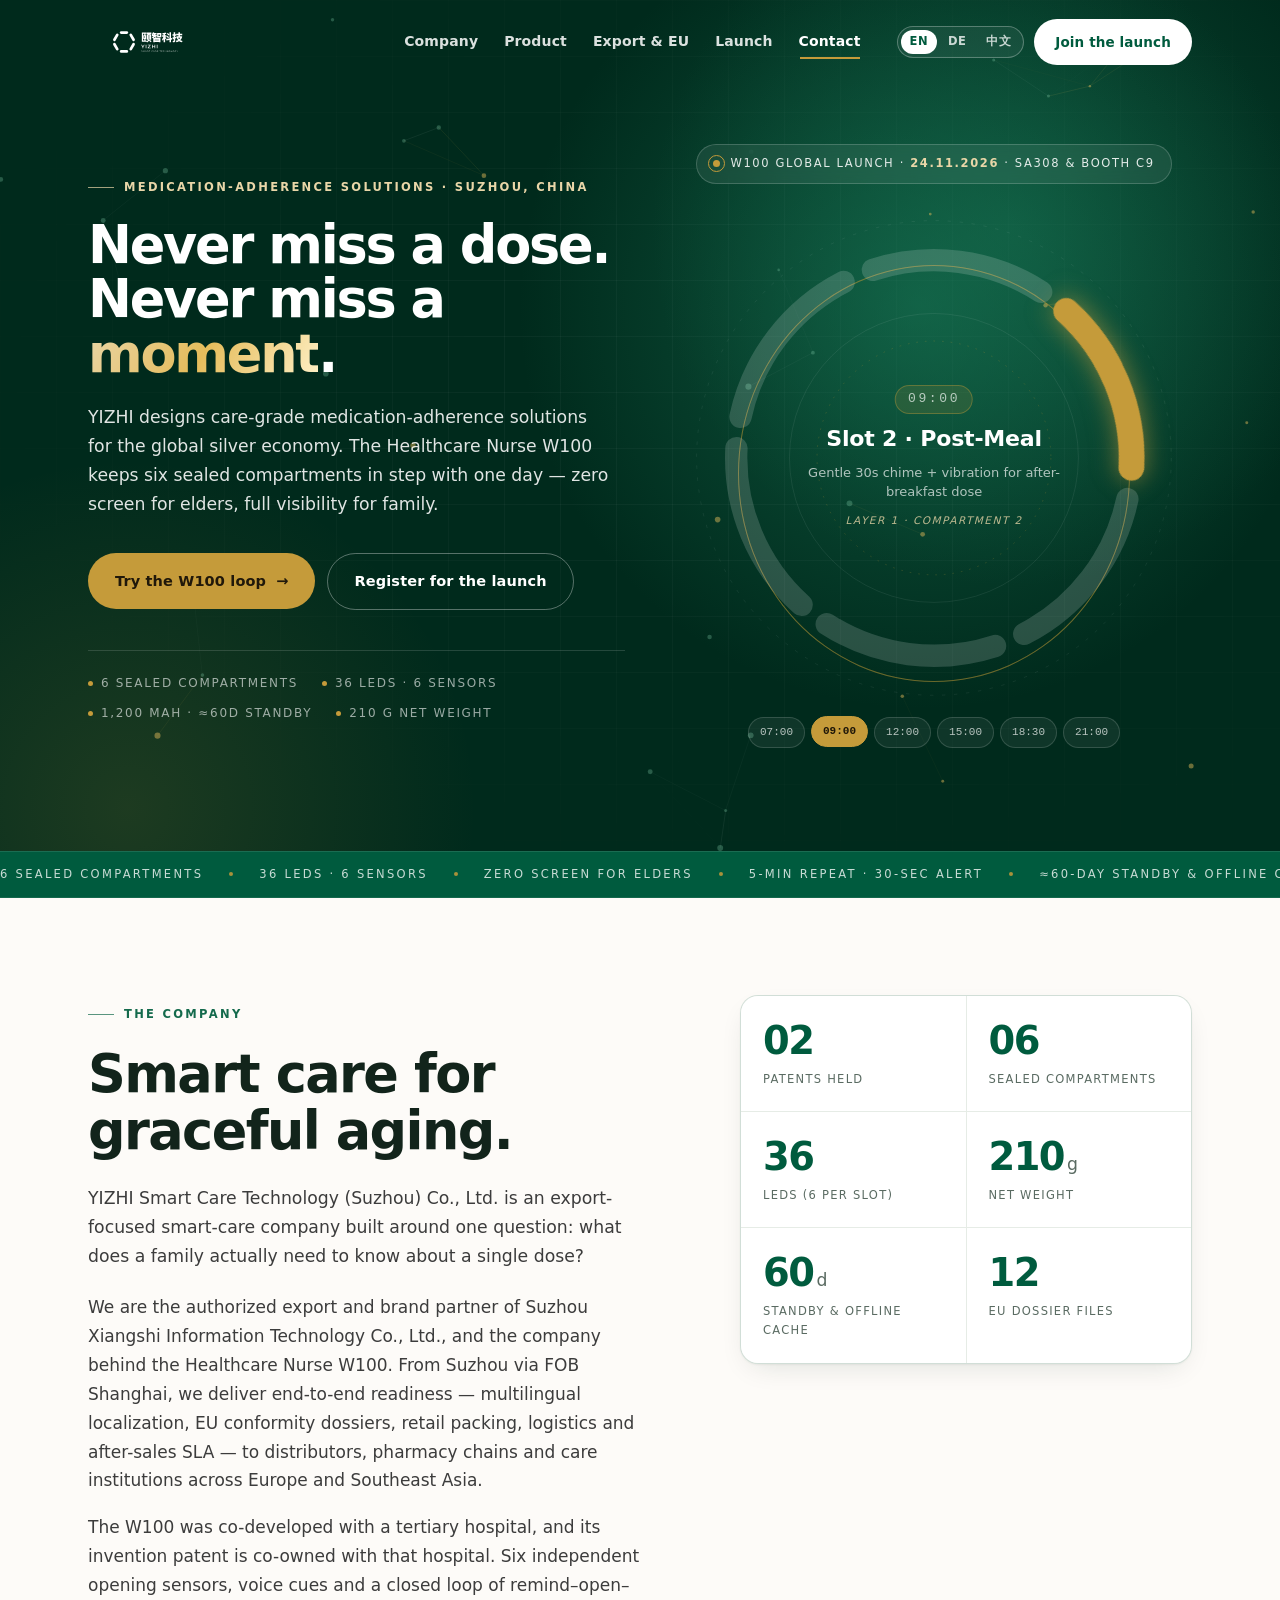
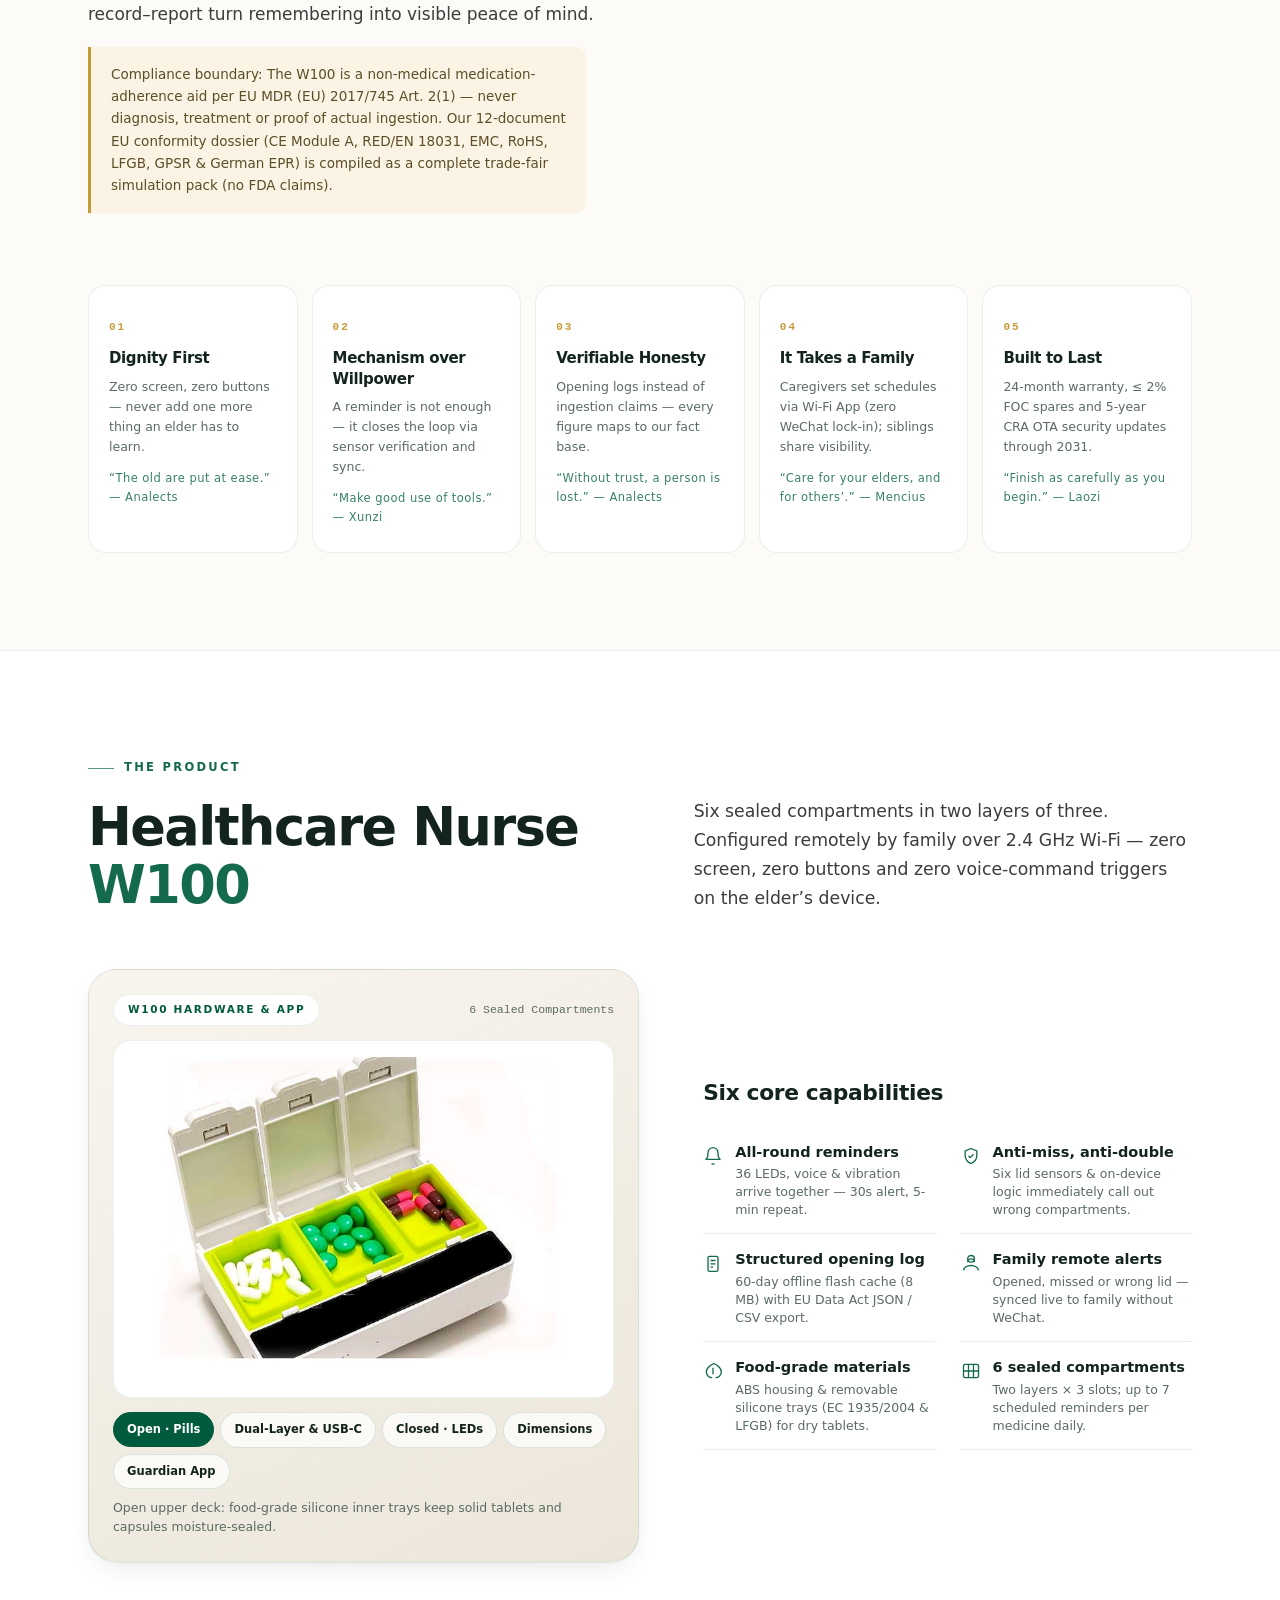
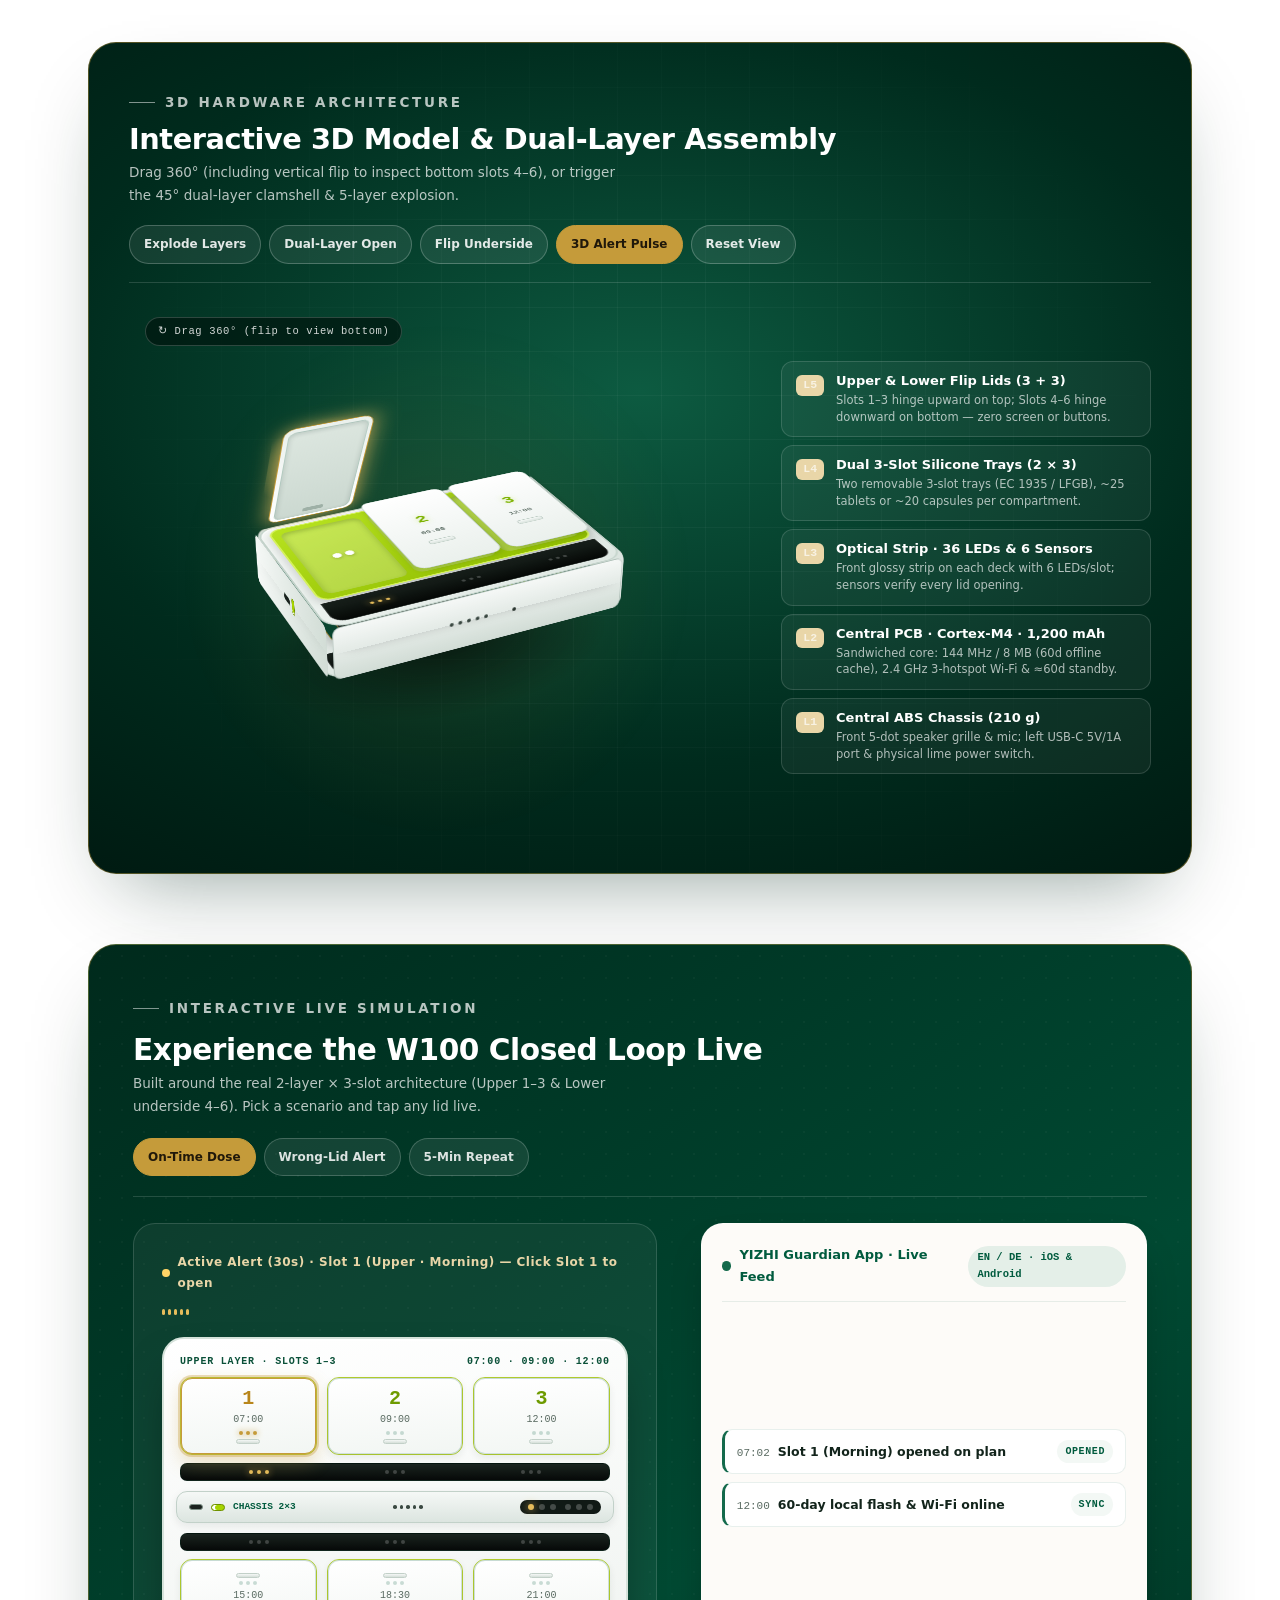
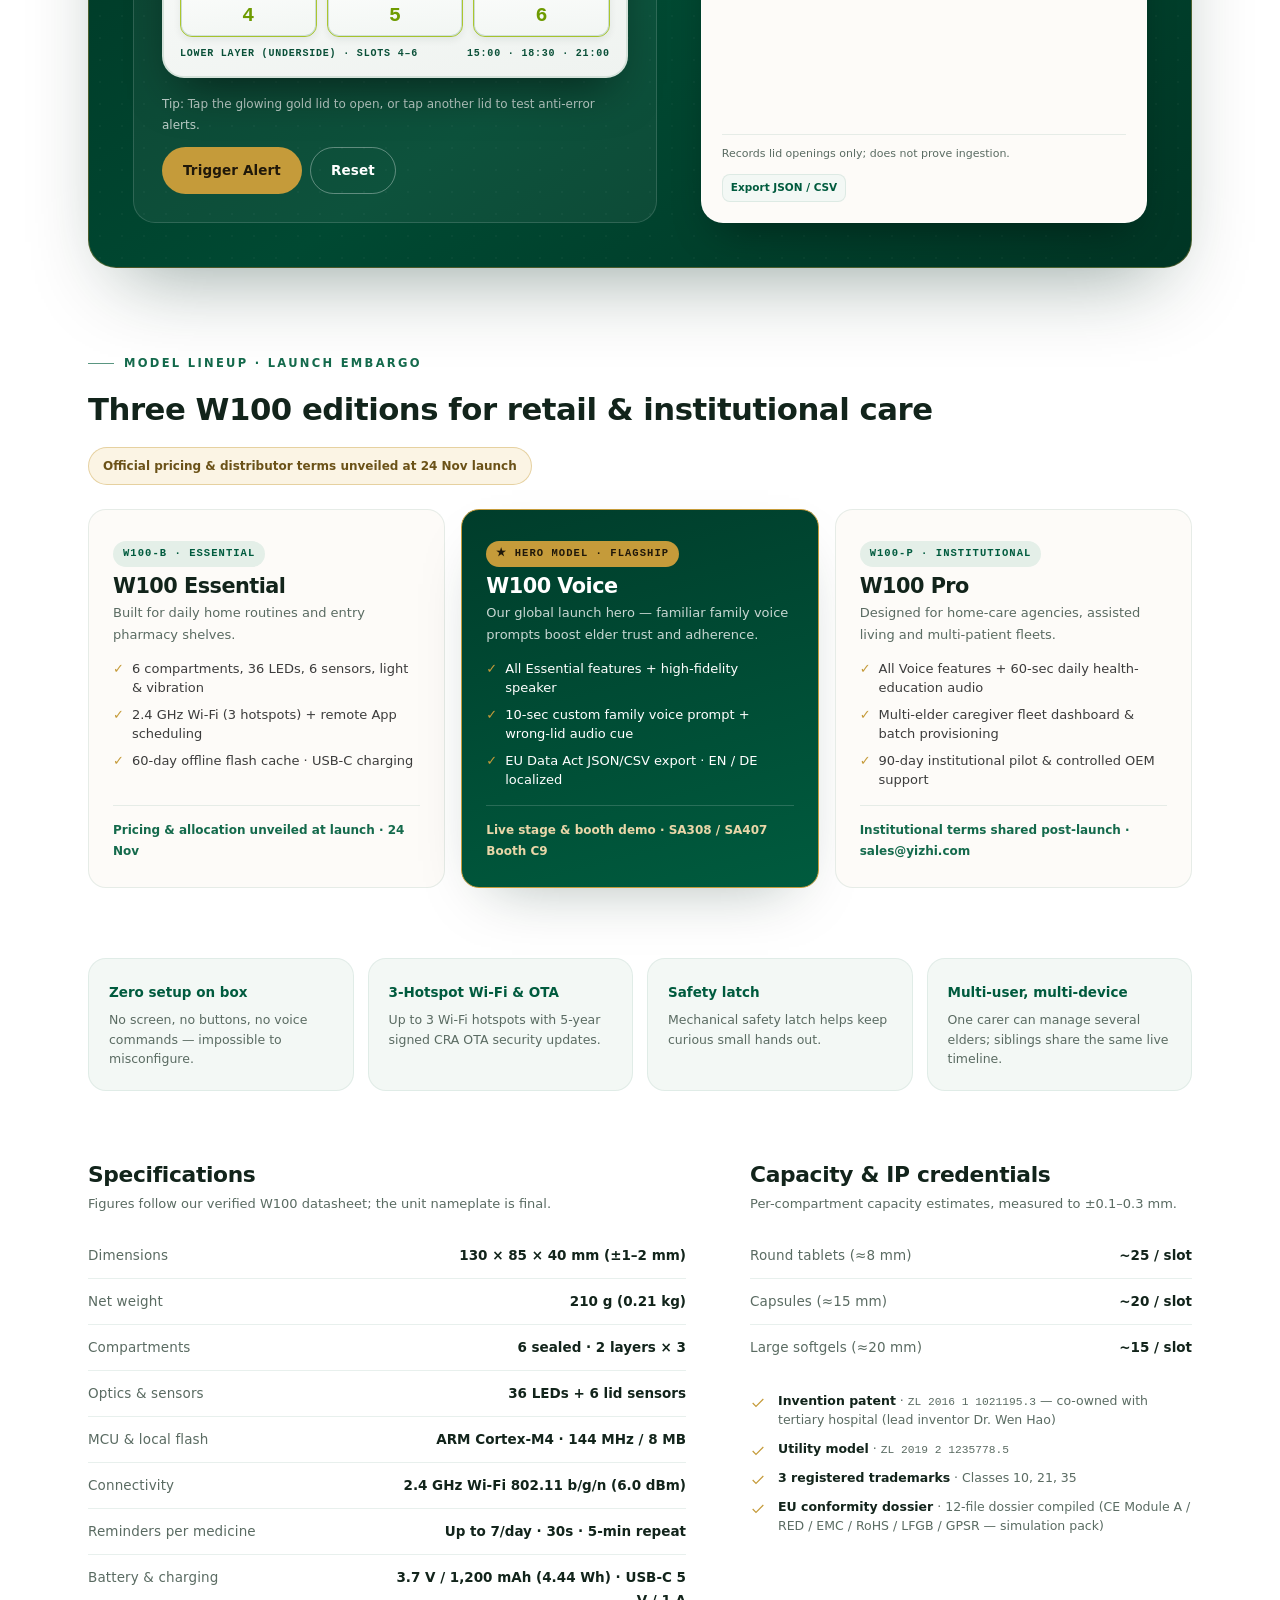
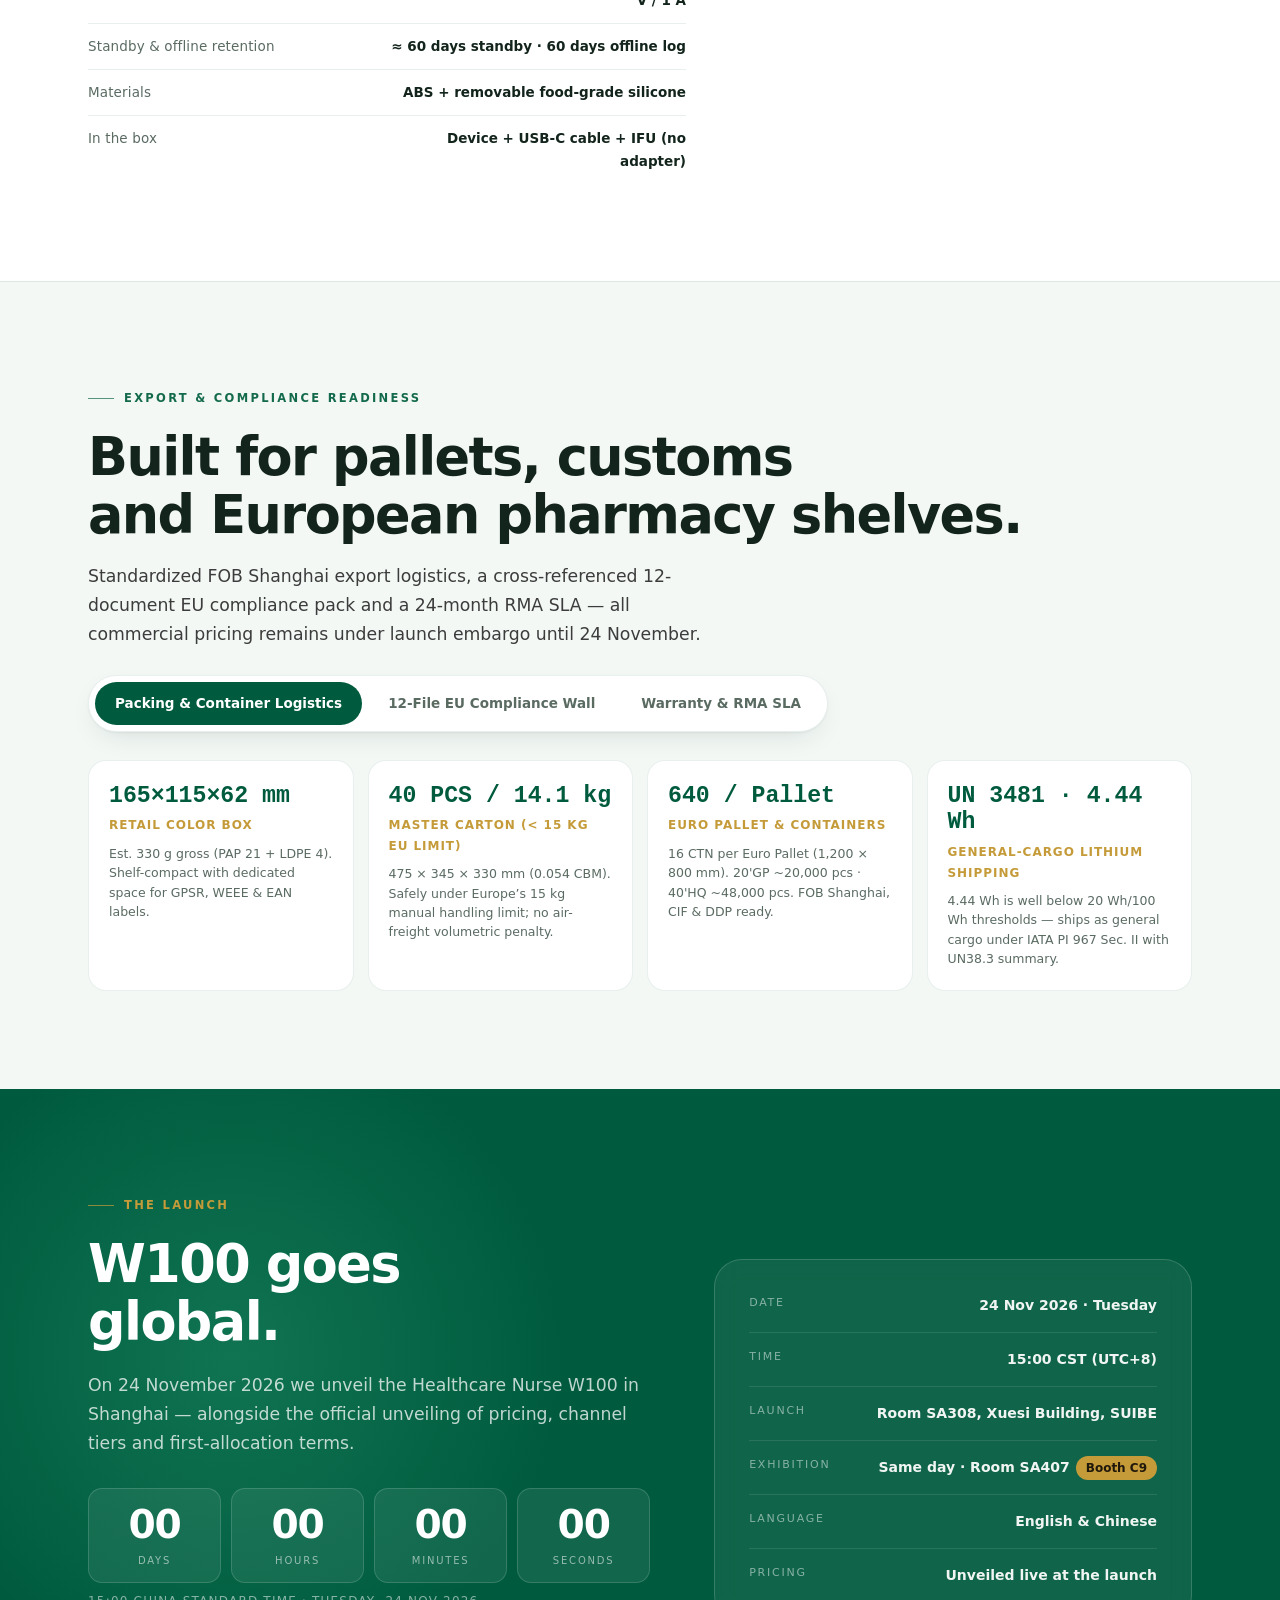
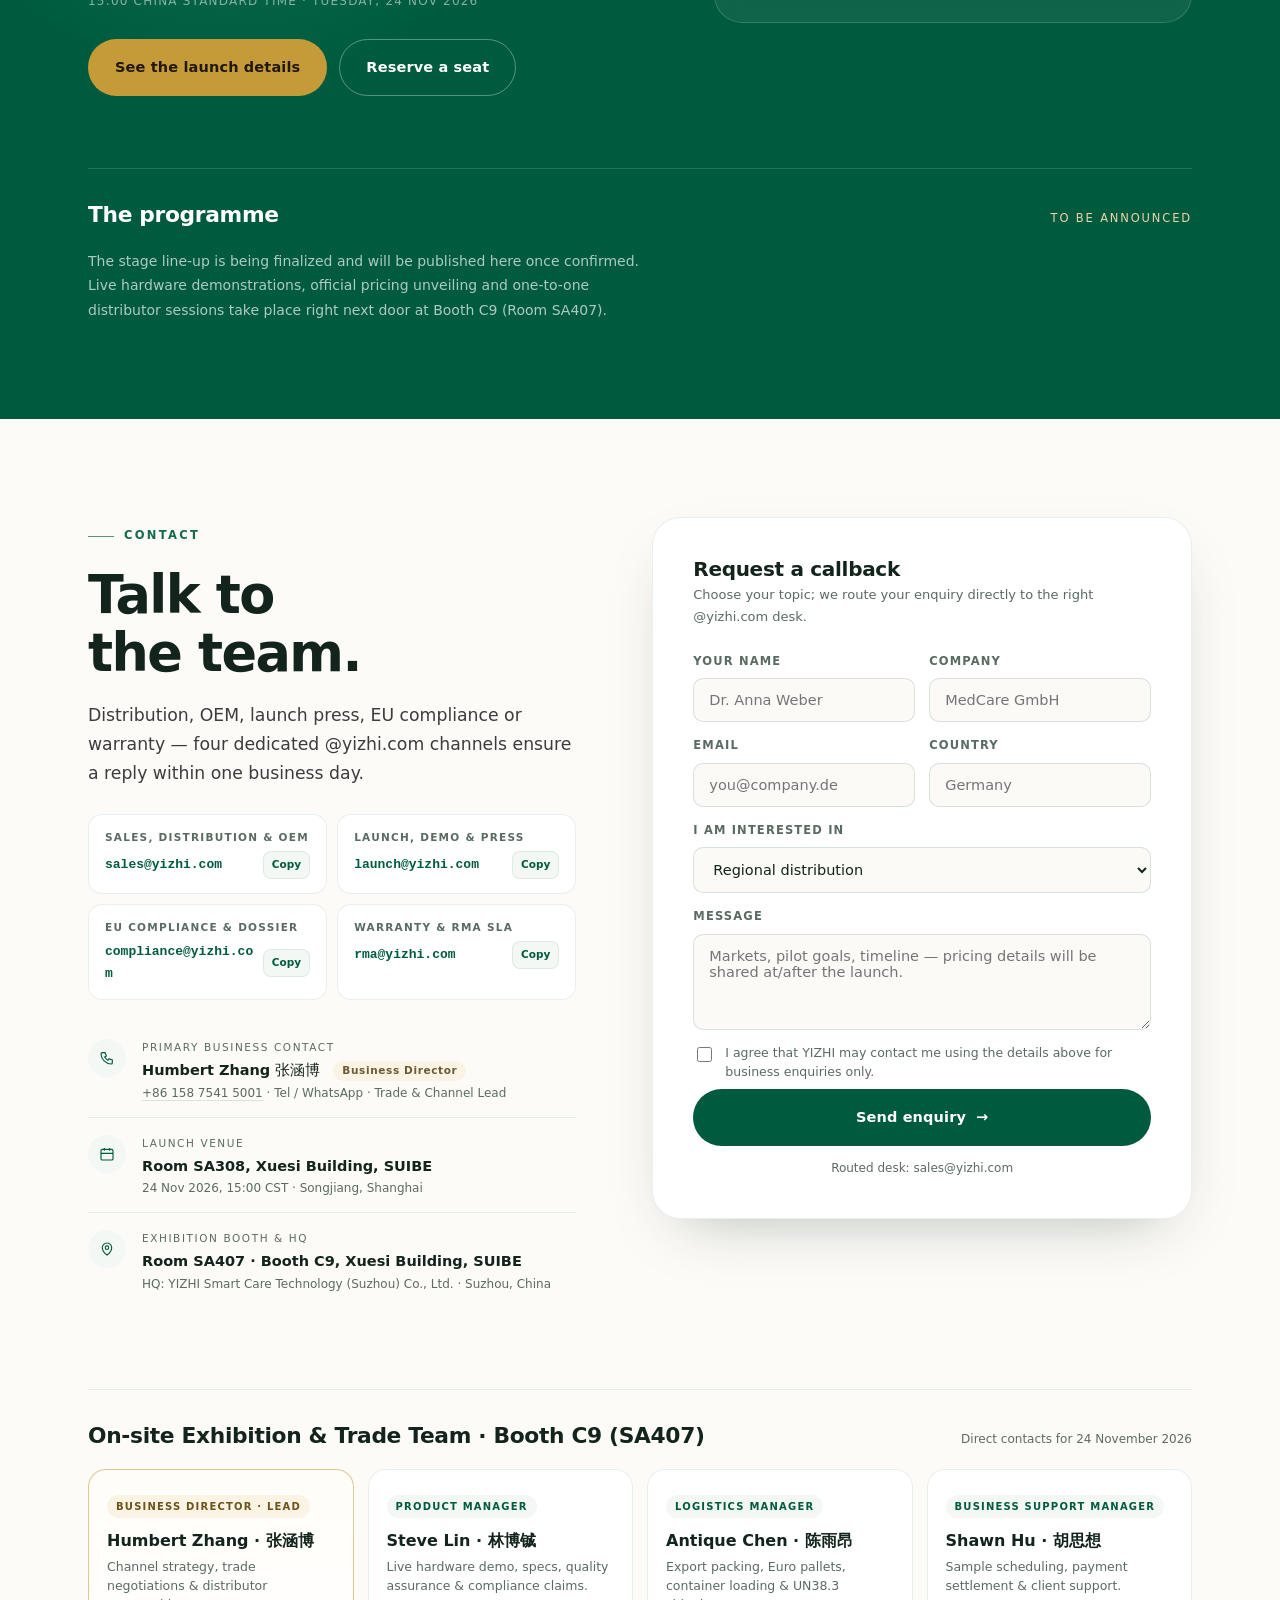
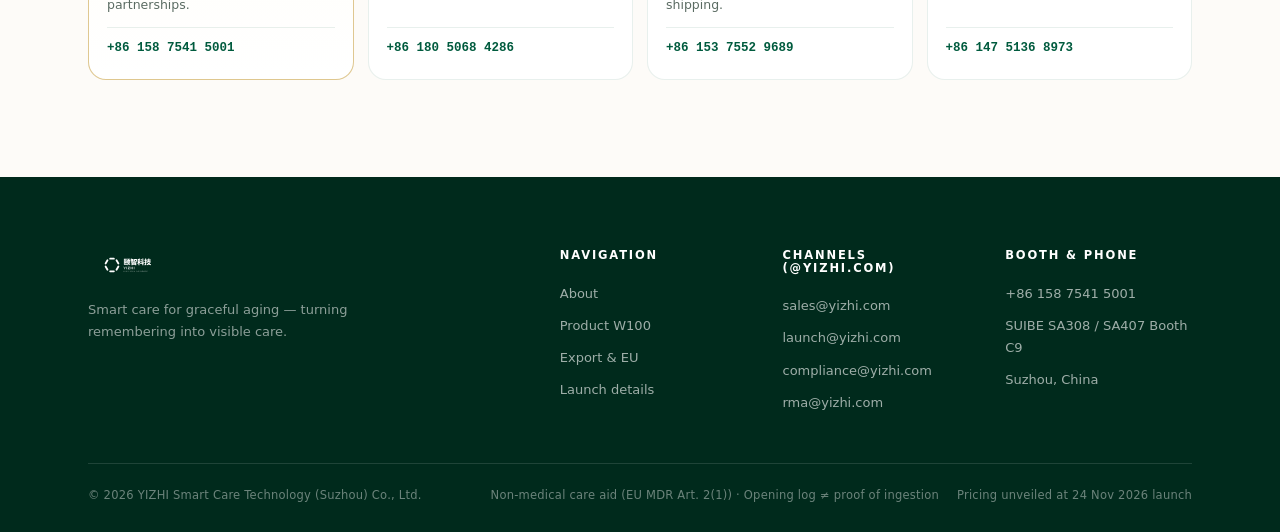
==== commit aecccf55: "Add files via upload" ====
--- a/index.html
+++ b/index.html
@@ -12,7 +12,7 @@
 <meta property="og:description" content="Care-grade medication adherence, designed in Suzhou. W100 global launch · 24 November 2026, Shanghai (SUIBE SA308 / SA407 Booth C9).">
 <meta property="og:image" content="https://yizhi-w100.netlify.app/assets/img/w100-product.jpg">
 <link rel="icon" href="assets/img/logo-mark.svg" type="image/svg+xml">
-<link rel="stylesheet" href="assets/css/site.css">
+<link rel="stylesheet" href="assets/css/site.css?v=20261118c">
 <script>document.documentElement.classList.add('js');</script>
 <script type="application/ld+json">
 {
@@ -100,6 +100,7 @@
   <section class="hero">
     <div class="hero-grid-bg" aria-hidden="true"></div>
     <div class="hero-spotlight" aria-hidden="true"></div>
+    <canvas class="hero-canvas" aria-hidden="true"></canvas>
     <div class="wrap">
       <div class="hero-copy">
         <p class="eyebrow hero-eyebrow hero-in" data-de="Therapietreue im Alter · Suzhou, China" data-zh="银发用药依从性方案 · 中国苏州">Medication-adherence solutions · Suzhou, China</p>
@@ -326,14 +327,150 @@
         </div>
       </div>
 
+      <!-- INTERACTIVE 3D HARDWARE ARCHITECTURE & EXPLODED VIEW -->
+      <div class="stage3d-card reveal" id="model3d">
+        <div class="stage3d-head">
+          <div>
+            <p class="eyebrow" style="margin-bottom:6px" data-de="3D-Hardware-Architektur" data-zh="3D 硬件建模与结构拆解">3D Hardware Architecture</p>
+            <h3 data-de="Interaktives 3D-Modell &amp; Doppeldecker-Explosionsansicht" data-zh="W100 实时 3D 硬件建模 · 一层三格 上下两层对称拆解">Interactive 3D Model &amp; Dual-Layer Assembly</h3>
+            <p data-de="Ziehen Sie das Modell 360° (auch nach oben/unten für die Unterseite) oder öffnen Sie alle 3+3 Klappdeckel symmetrisch." data-zh="支持 360° 上下左右自由拖拽（可翻转查看下层 4–6 号仓），或点击按钮体验 45° 双层对称展开与五层爆炸拆解。">Drag 360° (including vertical flip to inspect bottom slots 4–6), or trigger the 45° dual-layer clamshell &amp; 5-layer explosion.</p>
+          </div>
+          <div class="stage3d-controls" role="group" aria-label="3D model controls" data-de-aria-label="3D-Modell-Steuerung" data-zh-aria-label="3D 模型控制">
+            <button class="stage3d-btn" type="button" id="m3dExplode" aria-pressed="false" data-de="5-Ebenen-Explosion" data-zh="5 层对称拆解">Explode Layers</button>
+            <button class="stage3d-btn" type="button" id="m3dDual" aria-pressed="false" data-de="45° Doppeldecker-Öffnung" data-zh="45° 双层对称展开">Dual-Layer Open</button>
+            <button class="stage3d-btn" type="button" id="m3dFlip" aria-pressed="false" data-de="Unterseite (4–6)" data-zh="翻转下层 (4–6)">Flip Underside</button>
+            <button class="stage3d-btn is-active" type="button" id="m3dAlert" aria-pressed="true" data-de="3D-Alarm-Impuls" data-zh="3D 声光脉冲">3D Alert Pulse</button>
+            <button class="stage3d-btn" type="button" id="m3dReset" data-de="Zurücksetzen" data-zh="复位视角">Reset View</button>
+          </div>
+        </div>
+
+        <div class="stage3d-grid">
+          <div class="stage3d-viewport" id="stage3dViewport" aria-label="Interactive 3D model of Healthcare Nurse W100" data-de-aria-label="Interaktives 3D-Modell des W100" data-zh-aria-label="W100 交互式 3D 模型视窗">
+            <span class="stage3d-drag-hint" data-de="↻ 360° ziehen (inkl. Unterseite)" data-zh="↻ 拖拽 360° 旋转（可上下翻转查看两层）">↻ Drag 360° (flip to view bottom)</span>
+            <div class="w100-3d-rig">
+              <div class="rig-shadow" aria-hidden="true"></div>
+              <div class="rig-wave" aria-hidden="true"></div>
+              <div class="rig-wave rig-wave--2" aria-hidden="true"></div>
+
+              <!-- Central ABS Housing: Top Plate + Bottom Plate + 4 Extruded Walls (130 x 85 x 40 mm) -->
+              <div class="m3d-layer m3d-core">
+                <div class="m3d-core-top">
+                  <div class="m3d-blackbar" aria-hidden="true">
+                    <span class="m3d-led-cluster m3d-led-cluster--1" data-slot="1"><i></i><i></i><i></i></span>
+                    <span class="m3d-led-cluster m3d-led-cluster--2" data-slot="2"><i></i><i></i><i></i></span>
+                    <span class="m3d-led-cluster m3d-led-cluster--3" data-slot="3"><i></i><i></i><i></i></span>
+                  </div>
+                </div>
+                <div class="m3d-core-bot">
+                  <div class="m3d-blackbar" aria-hidden="true">
+                    <span class="m3d-led-cluster m3d-led-cluster--4" data-slot="4"><i></i><i></i><i></i></span>
+                    <span class="m3d-led-cluster m3d-led-cluster--5" data-slot="5"><i></i><i></i><i></i></span>
+                    <span class="m3d-led-cluster m3d-led-cluster--6" data-slot="6"><i></i><i></i><i></i></span>
+                  </div>
+                </div>
+                <div class="m3d-wall m3d-wall-front">
+                  <span class="m3d-speaker-dots" aria-hidden="true"><i></i><i></i><i></i><i></i><i></i></span>
+                  <span class="m3d-mic-dot" aria-hidden="true"></span>
+                </div>
+                <div class="m3d-wall m3d-wall-back"></div>
+                <div class="m3d-wall m3d-wall-left">
+                  <span class="m3d-usbc" title="USB Type-C 5V/1A"></span>
+                  <span class="m3d-switch" title="Power Slide Switch"></span>
+                </div>
+                <div class="m3d-wall m3d-wall-right"></div>
+              </div>
+
+              <!-- Internal PCB Core (Cortex-M4, Wi-Fi, 1200 mAh Battery) -->
+              <div class="m3d-layer m3d-pcb">
+                <div class="m3d-battery">
+                  <b>Li-Ion 3.7 V</b>
+                  <span>1,200 mAh (4.44 Wh)</span>
+                  <span>≈ 60d Standby</span>
+                </div>
+                <div class="m3d-mcu-side">
+                  <div class="m3d-chip">ARM Cortex-M4<br>144 MHz · 8 MB</div>
+                  <div class="m3d-wifi-trace">2.4 GHz Wi-Fi · 36 LEDs</div>
+                </div>
+              </div>
+
+              <!-- Upper Food-Grade Silicone Tray (Layer 1: 3 Compartments) -->
+              <div class="m3d-layer m3d-silicone-top">
+                <div class="m3d-cup"><span class="m3d-pill"></span><span class="m3d-pill"></span></div>
+                <div class="m3d-cup"><span class="m3d-pill m3d-pill--cap"></span></div>
+                <div class="m3d-cup"><span class="m3d-pill"></span><span class="m3d-pill m3d-pill--cap"></span></div>
+              </div>
+
+              <!-- Lower Food-Grade Silicone Tray (Layer 2: 3 Compartments, underside) -->
+              <div class="m3d-layer m3d-silicone-bot">
+                <div class="m3d-cup"><span class="m3d-pill"></span></div>
+                <div class="m3d-cup"><span class="m3d-pill m3d-pill--cap"></span></div>
+                <div class="m3d-cup"><span class="m3d-pill"></span><span class="m3d-pill"></span></div>
+              </div>
+
+              <!-- Upper Lids (Layer 1: 1, 2, 3 — open UPWARD from rear hinge) -->
+              <div class="m3d-layer m3d-lids-top">
+                <div class="m3d-lid m3d-lid--1" data-lid="1"><span class="m3d-beam"></span><span class="m3d-lid-face">1<small>07:00</small></span><span class="m3d-lid-back" aria-hidden="true"></span></div>
+                <div class="m3d-lid" data-lid="2"><span class="m3d-beam"></span><span class="m3d-lid-face">2<small>09:00</small></span><span class="m3d-lid-back" aria-hidden="true"></span></div>
+                <div class="m3d-lid" data-lid="3"><span class="m3d-beam"></span><span class="m3d-lid-face">3<small>12:00</small></span><span class="m3d-lid-back" aria-hidden="true"></span></div>
+              </div>
+
+              <!-- Lower Lids (Layer 2: 4, 5, 6 — open DOWNWARD symmetrically from rear hinge) -->
+              <div class="m3d-layer m3d-lids-bot">
+                <div class="m3d-lid" data-lid="4"><span class="m3d-beam"></span><span class="m3d-lid-inner">4<small>15:00</small></span><span class="m3d-lid-back" aria-hidden="true"></span></div>
+                <div class="m3d-lid" data-lid="5"><span class="m3d-beam"></span><span class="m3d-lid-inner">5<small>18:30</small></span><span class="m3d-lid-back" aria-hidden="true"></span></div>
+                <div class="m3d-lid" data-lid="6"><span class="m3d-beam"></span><span class="m3d-lid-inner">6<small>21:00</small></span><span class="m3d-lid-back" aria-hidden="true"></span></div>
+              </div>
+            </div>
+          </div>
+
+          <div class="stage3d-layers">
+            <div class="layer-callout">
+              <span class="layer-num">L5</span>
+              <div>
+                <b data-de="Obere &amp; untere Klappdeckel (je 3 Fächer)" data-zh="上下双层各三格 · 6 枚对称独立翻盖">Upper &amp; Lower Flip Lids (3 + 3)</b>
+                <span data-de="Oben Fach 1–3 nach oben, unten Fach 4–6 nach unten öffnend – kein Bildschirm, keine Tasten." data-zh="上层 1–3 号仓向上开启、下层 4–6 号仓对称向下开启，背面同轴铰链、正面卡扣零屏幕。">Slots 1–3 hinge upward on top; Slots 4–6 hinge downward on bottom — zero screen or buttons.</span>
+              </div>
+            </div>
+            <div class="layer-callout">
+              <span class="layer-num">L4</span>
+              <div>
+                <b data-de="Doppeldecker-Silikoneinsätze (2 × 3)" data-zh="上下双层 1×3 食品级硅胶内盒">Dual 3-Slot Silicone Trays (2 × 3)</b>
+                <span data-de="Zwei abnehmbare 3er-Einsätze (EC 1935 / LFGB): ~25 Tabletten oder ~20 Kapseln pro Fach." data-zh="上下各一枚可拆洗食品级密封硅胶槽（一层三格），每仓约装 25 片圆片或 20 粒胶囊。">Two removable 3-slot trays (EC 1935 / LFGB), ~25 tablets or ~20 capsules per compartment.</span>
+              </div>
+            </div>
+            <div class="layer-callout">
+              <span class="layer-num">L3</span>
+              <div>
+                <b data-de="Schwarze LED-Leiste · 36 LEDs &amp; 6 Sensoren" data-zh="黑色导光灯带 · 36 颗 LED 与 6 枚传感器">Optical Strip · 36 LEDs &amp; 6 Sensors</b>
+                <span data-de="Glänzende Frontleiste mit 3 LED-Clustern pro Ebene; Sensoren erkennen jedes falsche Öffnen." data-zh="上下前缘黑色高亮导光带与 6 枚独立开仓传感器，实时判别按时、错仓与重复开仓。">Front glossy strip on each deck with 6 LEDs/slot; sensors verify every lid opening.</span>
+              </div>
+            </div>
+            <div class="layer-callout">
+              <span class="layer-num">L2</span>
+              <div>
+                <b data-de="Zentrales PCB · Cortex-M4 · 1.200 mAh" data-zh="居中主板 · Cortex-M4 · 1200 mAh 电芯">Central PCB · Cortex-M4 · 1,200 mAh</b>
+                <span data-de="144 MHz / 8 MB (60 Tage Offline-Log) · 2,4-GHz-WLAN (3 Hotspots) · ca. 60 Tage Standby." data-zh="居中夹层主控：144 MHz / 8 MB（60 天离线缓存）· 2.4 GHz 三热点 Wi-Fi · 约 60 天待机。">Sandwiched core: 144 MHz / 8 MB (60d offline cache), 2.4 GHz 3-hotspot Wi-Fi &amp; ≈60d standby.</span>
+              </div>
+            </div>
+            <div class="layer-callout">
+              <span class="layer-num">L1</span>
+              <div>
+                <b data-de="Zentralgehäuse (130 × 85 × 40 mm · 210 g)" data-zh="居中 ABS 机身（130 × 85 × 40 mm · 210 g）">Central ABS Chassis (210 g)</b>
+                <span data-de="Mit 5-Punkt-Lautsprecher, USB-C-Port (5 V / 1 A) und seitlichem Schiebeschalter." data-zh="正面集成 5 孔扬声器与提示孔，左侧配 USB Type-C 5V/1A 充电口与绿色拨动开关。">Front 5-dot speaker grille &amp; mic; left USB-C 5V/1A port &amp; physical lime power switch.</span>
+              </div>
+            </div>
+          </div>
+        </div>
+      </div>
+
       <!-- INTERACTIVE W100 CLOSED-LOOP SIMULATOR -->
       <div class="sim-panel reveal" id="simulator">
         <div id="w100Sim">
           <div class="sim-head">
             <div>
               <p class="eyebrow" style="margin-bottom:8px" data-de="Interaktive Live-Simulation" data-zh="交互式硬件闭环演练">Interactive Live Simulation</p>
-              <h3 data-de="Erleben Sie den W100-Kreislauf in Echtzeit" data-zh="亲手点击药仓，体验 W100「提醒—开仓—同步」闭环">Experience the W100 Closed Loop Live</h3>
-              <p data-de="Testen Sie, wie der W100 Seniorinnen und Senioren leitet und jeden Schritt an die Familien-App meldet." data-zh="选择场景并点击下方 1–6 号药仓，感受老人端零学习成本的引导逻辑与家属 App 实时时间线反馈。">Pick a scenario and tap compartments 1–6 below to see how W100 guides the elder and updates the Guardian App live.</p>
+              <h3 data-de="Erleben Sie den W100-Kreislauf in Echtzeit" data-zh="亲手点击上下双层药仓，体验 W100「提醒—开仓—同步」闭环">Experience the W100 Closed Loop Live</h3>
+              <p data-de="Oben Fächer 1–3, unten (Unterseite) Fächer 4–6 – wählen Sie ein Szenario und testen Sie beide Ebenen live." data-zh="还原真实「一层三格、上下两层」双面结构（上层 1–3 号仓、下层背面 4–6 号仓），点击药仓体验零屏幕引导与 App 实时同步。">Built around the real 2-layer × 3-slot architecture (Upper 1–3 &amp; Lower underside 4–6). Pick a scenario and tap any lid live.</p>
             </div>
             <div class="sim-scenarios" role="group" aria-label="Simulation scenarios" data-de-aria-label="Simulationsszenarien" data-zh-aria-label="选择演练场景">
               <button class="sim-scenario is-active" type="button" data-scenario="normal" aria-pressed="true" data-de="Planmäßige Einnahme" data-zh="按时开仓">On-Time Dose</button>
@@ -353,35 +490,64 @@
               </div>
 
               <div class="w100-device">
-                <div class="w100-slots">
-                  <button class="w100-slot" type="button" aria-label="Compartment 1">
+                <div class="w100-deck-lbl">
+                  <span data-de="Obere Ebene · Fächer 1–3" data-zh="上层药仓（正面）· 1–3 号仓">Upper Layer · Slots 1–3</span>
+                  <span>07:00 · 09:00 · 12:00</span>
+                </div>
+                <div class="w100-slots w100-slots--top">
+                  <button class="w100-slot" type="button" aria-label="Upper Layer Compartment 1" data-de-aria-label="Obere Ebene Fach 1" data-zh-aria-label="上层 1 号药仓">
                     <span class="w100-pills-inside"><i></i><i></i><i></i></span>
                     <span class="w100-lid"><span class="w100-lid-num">1</span><span class="w100-lid-time">07:00</span><span class="w100-led-dots"><i></i><i></i><i></i></span></span>
                   </button>
-                  <button class="w100-slot" type="button" aria-label="Compartment 2">
+                  <button class="w100-slot" type="button" aria-label="Upper Layer Compartment 2" data-de-aria-label="Obere Ebene Fach 2" data-zh-aria-label="上层 2 号药仓">
                     <span class="w100-pills-inside"><i></i><i></i><i></i></span>
                     <span class="w100-lid"><span class="w100-lid-num">2</span><span class="w100-lid-time">09:00</span><span class="w100-led-dots"><i></i><i></i><i></i></span></span>
                   </button>
-                  <button class="w100-slot" type="button" aria-label="Compartment 3">
+                  <button class="w100-slot" type="button" aria-label="Upper Layer Compartment 3" data-de-aria-label="Obere Ebene Fach 3" data-zh-aria-label="上层 3 号药仓">
                     <span class="w100-pills-inside"><i></i><i></i><i></i></span>
                     <span class="w100-lid"><span class="w100-lid-num">3</span><span class="w100-lid-time">12:00</span><span class="w100-led-dots"><i></i><i></i><i></i></span></span>
                   </button>
-                  <button class="w100-slot" type="button" aria-label="Compartment 4">
+                </div>
+                <div class="w100-black-strip w100-black-strip--top" aria-hidden="true">
+                  <span class="w100-strip-cluster"><i></i><i></i><i></i></span>
+                  <span class="w100-strip-cluster"><i></i><i></i><i></i></span>
+                  <span class="w100-strip-cluster"><i></i><i></i><i></i></span>
+                </div>
+
+                <div class="w100-sensor-strip">
+                  <span class="w100-chassis-ports" title="USB-C 5V/1A &amp; Power Switch">
+                    <i class="w100-port-usbc" aria-hidden="true"></i>
+                    <i class="w100-port-switch" aria-hidden="true"></i>
+                    <span data-de="2×3 Gehäuse" data-zh="中框主机">CHASSIS 2×3</span>
+                  </span>
+                  <span class="w100-chassis-speaker" aria-hidden="true">
+                    <span class="w100-speaker-dots"><i></i><i></i><i></i><i></i><i></i></span>
+                  </span>
+                  <div class="w100-sensor-leds" aria-hidden="true"><i></i><i></i><i></i><i></i><i></i><i></i></div>
+                </div>
+
+                <div class="w100-black-strip w100-black-strip--bot" aria-hidden="true">
+                  <span class="w100-strip-cluster"><i></i><i></i><i></i></span>
+                  <span class="w100-strip-cluster"><i></i><i></i><i></i></span>
+                  <span class="w100-strip-cluster"><i></i><i></i><i></i></span>
+                </div>
+                <div class="w100-slots w100-slots--bot">
+                  <button class="w100-slot" type="button" aria-label="Lower Layer Compartment 4" data-de-aria-label="Untere Ebene Fach 4" data-zh-aria-label="下层 4 号药仓">
                     <span class="w100-pills-inside"><i></i><i></i><i></i></span>
                     <span class="w100-lid"><span class="w100-lid-num">4</span><span class="w100-lid-time">15:00</span><span class="w100-led-dots"><i></i><i></i><i></i></span></span>
                   </button>
-                  <button class="w100-slot" type="button" aria-label="Compartment 5">
+                  <button class="w100-slot" type="button" aria-label="Lower Layer Compartment 5" data-de-aria-label="Untere Ebene Fach 5" data-zh-aria-label="下层 5 号药仓">
                     <span class="w100-pills-inside"><i></i><i></i><i></i></span>
                     <span class="w100-lid"><span class="w100-lid-num">5</span><span class="w100-lid-time">18:30</span><span class="w100-led-dots"><i></i><i></i><i></i></span></span>
                   </button>
-                  <button class="w100-slot" type="button" aria-label="Compartment 6">
+                  <button class="w100-slot" type="button" aria-label="Lower Layer Compartment 6" data-de-aria-label="Untere Ebene Fach 6" data-zh-aria-label="下层 6 号药仓">
                     <span class="w100-pills-inside"><i></i><i></i><i></i></span>
                     <span class="w100-lid"><span class="w100-lid-num">6</span><span class="w100-lid-time">21:00</span><span class="w100-led-dots"><i></i><i></i><i></i></span></span>
                   </button>
                 </div>
-                <div class="w100-sensor-strip">
-                  <span>6× LID SENSORS · 2.4 GHz WI-FI</span>
-                  <div class="w100-sensor-leds" aria-hidden="true"><i></i><i></i><i></i><i></i><i></i><i></i></div>
+                <div class="w100-deck-lbl w100-deck-lbl--bot">
+                  <span data-de="Untere Ebene (Unterseite) · Fächer 4–6" data-zh="下层药仓（底面翻转视角）· 4–6 号仓">Lower Layer (Underside) · Slots 4–6</span>
+                  <span>15:00 · 18:30 · 21:00</span>
                 </div>
               </div>
 
@@ -824,6 +990,6 @@
   <svg width="16" height="16" viewBox="0 0 24 24" fill="none" stroke="currentColor" stroke-width="2" aria-hidden="true"><path d="M12 19V5M5 12l7-7 7 7"/></svg>
 </button>
 
-<script src="assets/js/site.js" defer></script>
+<script src="assets/js/site.js?v=20261118c" defer></script>
 </body>
 </html>
--- a/assets/css/site.css
+++ b/assets/css/site.css
@@ -126,10 +126,10 @@
 .site-header.is-stuck .brand img[data-logo="reverse"]{display:none}
 body.nav-open .brand img[data-logo="color"]{display:none}
 body.nav-open .brand img[data-logo="reverse"]{display:block}
-.nav{margin-left:auto;display:flex;align-items:center;gap:4px}
+.nav{margin-left:auto;display:flex;align-items:center;gap:2px}
 .nav a{
-  position:relative;padding:9px 13px;font-size:14px;font-weight:550;letter-spacing:.01em;
-  opacity:.86;transition:opacity .2s;
+  position:relative;padding:9px 12px;font-size:14px;font-weight:550;letter-spacing:.01em;
+  opacity:.86;transition:opacity .2s;white-space:nowrap;
 }
 .nav a::after{
   content:"";position:absolute;left:13px;right:13px;bottom:4px;height:1.5px;
@@ -197,6 +197,9 @@
   background-size:56px 56px;
   mask-image:radial-gradient(ellipse 80% 70% at 62% 45%,#000 30%,transparent 85%);
 }
+.hero-canvas{
+  position:absolute;inset:0;width:100%;height:100%;z-index:-1;pointer-events:none;opacity:.85;
+}
 .hero-spotlight{
   position:absolute;inset:0;z-index:-2;pointer-events:none;
   background:
@@ -226,7 +229,7 @@
   background:linear-gradient(120deg,var(--gold-soft) 0%,var(--gold-bright) 50%,#FFF1C8 100%);
   -webkit-background-clip:text;background-clip:text;color:transparent;
 }
-.hero .lede{color:rgba(255,255,255,.78);max-width:48ch}
+.hero .lede{color:rgba(255,255,255,.88);max-width:48ch}
 .hero-actions{display:flex;flex-wrap:wrap;gap:12px;margin-top:34px}
 .hero-meta{
   display:flex;flex-wrap:wrap;gap:10px 24px;margin-top:40px;padding-top:22px;
@@ -257,7 +260,10 @@
 .pulse::after{content:"";position:absolute;inset:-5px;border-radius:50%;border:1px solid var(--gold);animation:pulse 2.2s ease-out infinite}
 @keyframes pulse{0%{transform:scale(.6);opacity:.95}100%{transform:scale(1.85);opacity:0}}
 
-.dial-wrap{position:relative;width:min(100%,520px);aspect-ratio:1;display:grid;place-items:center}
+.dial-wrap{
+  position:relative;width:min(100%,520px);aspect-ratio:1;display:grid;place-items:center;
+  transform-style:preserve-3d;transition:transform .25s var(--ease);
+}
 .dial-ripple{
   position:absolute;inset:12%;border-radius:50%;border:1px solid rgba(197,155,58,.32);
   pointer-events:none;animation:dialRipple 4.2s ease-out infinite;
@@ -353,9 +359,10 @@
 .stat b{
   display:block;font-size:clamp(1.9rem,3vw,2.55rem);font-weight:650;
   color:var(--green-900);letter-spacing:-.04em;line-height:1;font-variant-numeric:tabular-nums;
+  white-space:nowrap;
 }
 .stat b small{font-size:.45em;letter-spacing:0;margin-left:3px;color:var(--muted);font-weight:500}
-.stat span{display:block;margin-top:9px;font-size:11.5px;letter-spacing:.11em;text-transform:uppercase;color:var(--muted)}
+.stat>span{display:block;margin-top:9px;font-size:11.5px;letter-spacing:.11em;text-transform:uppercase;color:var(--muted)}
 
 .values{display:grid;grid-template-columns:repeat(5,1fr);gap:14px;margin-top:clamp(44px,6vw,72px)}
 .value{
@@ -419,7 +426,304 @@
 .feature b{display:block;font-size:14.5px;color:var(--ink);font-weight:600;line-height:1.35}
 .feature span{display:block;font-size:12.5px;color:var(--muted);margin-top:3px;line-height:1.45}
 
-/* ---------- INTERACTIVE W100 CLOSED-LOOP SIMULATOR ---------- */
+/* ---------- INTERACTIVE 3D HARDWARE STAGE & EXPLODED VIEW (3-UP + 3-DOWN) ---------- */
+.stage3d-card{
+  position:relative;border-radius:var(--radius-lg);margin-bottom:clamp(44px,6vw,70px);
+  background:radial-gradient(ellipse 90% 75% at 50% 42%,#0D5B41 0%,#002B1D 60%,#001810 100%);
+  border:1px solid rgba(197,155,58,.42);color:#fff;overflow:hidden;
+  padding:clamp(22px,3.6vw,40px);box-shadow:var(--shadow-lg);
+}
+.stage3d-card::before{
+  content:"";position:absolute;inset:0;pointer-events:none;
+  background-image:
+    linear-gradient(to right,rgba(255,255,255,.035) 1px,transparent 1px),
+    linear-gradient(to bottom,rgba(255,255,255,.035) 1px,transparent 1px);
+  background-size:44px 44px;
+  mask-image:radial-gradient(circle at 50% 50%,#000 25%,transparent 82%);
+}
+.stage3d-head{
+  position:relative;z-index:2;display:flex;justify-content:space-between;align-items:flex-end;
+  gap:18px;flex-wrap:wrap;margin-bottom:20px;padding-bottom:18px;border-bottom:1px solid rgba(255,255,255,.14);
+}
+.stage3d-head h3{color:#fff;font-size:clamp(1.3rem,2.3vw,1.8rem);margin-top:4px}
+.stage3d-head p{color:rgba(255,255,255,.72);font-size:13.5px;margin-top:6px;max-width:58ch}
+.stage3d-controls{display:flex;flex-wrap:wrap;gap:8px}
+.stage3d-btn{
+  background:rgba(255,255,255,.08);border:1px solid rgba(255,255,255,.22);color:rgba(255,255,255,.88);
+  border-radius:999px;padding:8px 14px;font-size:12px;font-weight:650;cursor:pointer;
+  transition:background .25s,border-color .25s,color .25s,transform .2s;
+}
+.stage3d-btn:hover{background:rgba(255,255,255,.16);color:#fff;transform:translateY(-1px)}
+.stage3d-btn.is-active{background:var(--gold);border-color:var(--gold);color:#20180A}
+
+.stage3d-grid{
+  position:relative;z-index:2;display:grid;grid-template-columns:minmax(0,1.25fr) minmax(0,.75fr);
+  gap:clamp(20px,3vw,36px);align-items:center;
+}
+.stage3d-viewport{
+  --rx:60deg;--rz:-26deg;--rig-s:1;
+  position:relative;height:clamp(410px,46vw,530px);
+  display:grid;place-items:center;perspective:1400px;
+  touch-action:none;cursor:grab;user-select:none;overflow:hidden;border-radius:20px;
+  background:radial-gradient(circle at 50% 52%,rgba(197,155,58,.12),transparent 62%);
+}
+.stage3d-viewport:active{cursor:grabbing}
+.stage3d-card.is-dual .stage3d-viewport,
+.stage3d-card.is-exploded .stage3d-viewport{--rig-s:.82}
+
+.stage3d-drag-hint{
+  position:absolute;left:16px;top:14px;z-index:5;
+  display:inline-flex;align-items:center;gap:7px;
+  background:rgba(0,24,16,.76);border:1px solid rgba(255,255,255,.18);
+  padding:5px 12px;border-radius:999px;font-family:var(--mono);font-size:10.5px;letter-spacing:.06em;
+  color:rgba(255,255,255,.82);pointer-events:none;
+}
+
+/* Floating 3D Rig (312 x 204 = 130:85 mm, 3-up / 3-down symmetric clamshell) */
+.w100-3d-rig{
+  position:relative;width:312px;height:204px;
+  transform-style:preserve-3d;
+  transform:scale3d(var(--rig-s),var(--rig-s),var(--rig-s)) rotateX(var(--rx)) rotateZ(var(--rz));
+  transition:transform .45s var(--ease);
+  animation:float3d 5.5s ease-in-out infinite alternate;
+}
+.stage3d-viewport.is-dragging .w100-3d-rig{animation:none;transition:none}
+@keyframes float3d{0%{margin-top:0}100%{margin-top:-10px}}
+
+.rig-shadow{
+  position:absolute;inset:-18px;border-radius:36px;
+  background:radial-gradient(ellipse at center,rgba(0,0,0,.62) 0%,rgba(0,0,0,0) 72%);
+  transform:translateZ(-86px) scale(1.06);pointer-events:none;
+}
+.rig-wave{
+  position:absolute;inset:-28px;border-radius:42px;border:1.5px solid rgba(197,155,58,0);
+  transform:translateZ(0);pointer-events:none;opacity:0;
+}
+.stage3d-card.is-alert .rig-wave{border-color:rgba(229,188,91,.72);animation:shockwave3d 1.6s ease-out infinite}
+.stage3d-card.is-alert .rig-wave--2{animation-delay:.8s}
+@keyframes shockwave3d{
+  0%{transform:translateZ(-4px) scale(.94);opacity:.88}
+  100%{transform:translateZ(20px) scale(1.36);opacity:0}
+}
+
+.m3d-layer{
+  position:absolute;inset:0;border-radius:22px;transform-style:preserve-3d;
+  transition:transform .78s var(--ease),opacity .55s var(--ease);
+}
+
+/* Central ABS Housing (40 mm thick core with top/bottom plates + flush extruded walls) */
+.m3d-core{
+  transform:translateZ(0px);pointer-events:none;
+}
+.m3d-core-top,.m3d-core-bot{
+  position:absolute;inset:0;border-radius:22px;
+  background:linear-gradient(155deg,#F7FAF8 0%,#DFE8E3 100%);
+  border:2px solid #C6D5CD;
+  box-shadow:inset 0 2px 0 rgba(255,255,255,.85);
+  transition:transform .78s var(--ease),opacity .55s var(--ease);
+}
+.m3d-core-top{transform:translateZ(28px)}
+.m3d-core-bot{transform:translateZ(-28px) rotateY(180deg)}
+
+.m3d-wall{
+  position:absolute;background:linear-gradient(180deg,#F5F8F6 0%,#D2DDD6 100%);
+  border:1px solid rgba(0,48,31,.16);
+  transition:opacity .55s var(--ease);
+}
+.m3d-wall-front{
+  left:4px;right:4px;top:100%;height:56px;
+  transform-origin:top center;transform:translateZ(28px) rotateX(-90deg);
+  border-radius:8px;display:flex;align-items:center;justify-content:center;gap:26px;
+}
+.m3d-wall-back{
+  left:4px;right:4px;bottom:100%;height:56px;
+  transform-origin:bottom center;transform:translateZ(28px) rotateX(90deg);
+  border-radius:8px;background:#D6E0DA;
+}
+.m3d-wall-left{
+  top:4px;bottom:4px;right:100%;width:56px;
+  transform-origin:right center;transform:translateZ(28px) rotateY(-90deg);
+  border-radius:8px;display:flex;flex-direction:column;align-items:center;justify-content:center;gap:9px;
+}
+.m3d-wall-right{
+  top:4px;bottom:4px;left:100%;width:56px;
+  transform-origin:left center;transform:translateZ(28px) rotateY(90deg);
+  border-radius:8px;background:#DCE5E0;
+}
+.m3d-speaker-dots{display:flex;gap:5px}
+.m3d-speaker-dots i{width:4px;height:4px;border-radius:50%;background:#3A4942}
+.m3d-mic-dot{width:4px;height:4px;border-radius:50%;background:#2A3630}
+.m3d-usbc{
+  width:18px;height:8px;border-radius:4px;background:#1A221E;border:1.5px solid #889B90;
+  transform:rotate(90deg);
+}
+.m3d-switch{
+  width:18px;height:8px;border-radius:99px;background:#A6D400;border:1px solid #6E9100;
+  box-shadow:inset 2px 0 0 #fff;
+}
+
+/* Signature Black Glossy Optical Strip (Front edge of top face & bottom face) */
+.m3d-blackbar{
+  position:absolute;left:8px;right:8px;bottom:6px;height:36px;border-radius:0 0 14px 14px;
+  background:linear-gradient(180deg,#18211C 0%,#050806 100%);
+  border:1px solid rgba(255,255,255,.15);
+  display:grid;grid-template-columns:repeat(3,1fr);align-items:center;padding:0 8px;gap:8px;
+}
+.m3d-led-cluster{display:flex;justify-content:center;gap:4px}
+.m3d-led-cluster i{width:4px;height:4px;border-radius:50%;background:rgba(255,255,255,.22);transition:background .3s,box-shadow .3s}
+.stage3d-card.is-alert .m3d-led-cluster--1 i,
+.stage3d-card.is-dual .m3d-led-cluster i,
+.m3d-led-cluster.is-lit i{
+  background:var(--gold-bright);box-shadow:0 0 8px var(--gold-bright);
+}
+
+/* Internal PCB Core (visible in Exploded View at Z=0) */
+.m3d-pcb{
+  inset:12px;border-radius:16px;
+  background:linear-gradient(145deg,#0B5239 0%,#053021 100%);
+  border:1.5px solid rgba(197,155,58,.7);
+  display:grid;grid-template-columns:1.1fr .9fr;gap:10px;padding:12px;
+  transform:translateZ(0px);box-shadow:0 6px 18px rgba(0,0,0,.35);
+  pointer-events:none;
+}
+.m3d-battery{
+  background:linear-gradient(135deg,#25332C,#16201B);border:1px solid rgba(197,155,58,.55);
+  border-radius:10px;padding:8px 10px;display:flex;flex-direction:column;justify-content:center;
+  font-family:var(--mono);font-size:9.5px;color:var(--gold-soft);line-height:1.4;
+}
+.m3d-mcu-side{display:flex;flex-direction:column;justify-content:space-between;gap:6px}
+.m3d-chip{
+  background:#111714;border:1px solid #C59B3A;border-radius:6px;padding:6px 8px;
+  font-family:var(--mono);font-size:9px;color:#fff;text-align:center;
+}
+.m3d-wifi-trace{
+  height:22px;border-radius:6px;border:1px dashed rgba(166,212,0,.65);
+  display:grid;place-items:center;font-family:var(--mono);font-size:8.5px;color:#A6D400;
+}
+
+/* Upper & Lower Food-Grade Lime Silicone Trays (Each 1 row x 3 compartments; rotateY(180deg) preserves rear hinge!) */
+.m3d-silicone-top,.m3d-silicone-bot{
+  left:10px;right:10px;top:10px;bottom:44px;border-radius:14px;
+  background:linear-gradient(160deg,#B7E21F 0%,#90BD00 100%);
+  border:2px solid #D4F15B;padding:8px;
+  display:grid;grid-template-columns:repeat(3,1fr);gap:8px;
+  box-shadow:0 6px 14px rgba(0,0,0,.22);
+  pointer-events:none;
+}
+.m3d-silicone-top{transform:translateZ(30px)}
+.m3d-silicone-bot{transform:translateZ(-30px) rotateY(180deg)}
+.m3d-cup{
+  border-radius:9px;background:rgba(255,255,255,.24);
+  box-shadow:inset 0 4px 8px rgba(45,74,0,.28);
+  display:flex;align-items:center;justify-content:center;gap:4px;
+}
+.m3d-pill{width:9px;height:9px;border-radius:50%;background:#fff;box-shadow:0 2px 4px rgba(0,0,0,.2)}
+.m3d-pill--cap{width:14px;height:7px;border-radius:99px;background:#005B3E}
+
+/* Upper Lids (1 row x 3: Slots 1, 2, 3) & Lower Lids (1 row x 3: Slots 4, 5, 6) */
+.m3d-lids-top,.m3d-lids-bot{
+  left:8px;right:8px;top:6px;bottom:42px;
+  display:grid;grid-template-columns:repeat(3,1fr);gap:7px;padding:4px;
+  pointer-events:none;
+}
+.m3d-lids-top{transform:translateZ(38px)}
+.m3d-lids-bot{transform:translateZ(-38px) rotateY(180deg)}
+
+.m3d-lid{
+  position:relative;border-radius:10px 10px 12px 12px;
+  background:linear-gradient(175deg,#FFFFFF 0%,#EAF0EC 100%);
+  border:1.5px solid #C5D4CC;
+  display:flex;flex-direction:column;align-items:center;justify-content:center;gap:4px;
+  font-family:var(--mono);font-weight:800;font-size:20px;color:#7CB200;
+  text-shadow:0 0 8px rgba(166,212,0,.38);
+  transform-style:preserve-3d;
+  transform-origin:top center;transition:transform .58s var(--ease-spring),box-shadow .4s,border-color .4s;
+  box-shadow:0 4px 10px rgba(0,30,20,.16);
+  pointer-events:auto;cursor:pointer;
+}
+.m3d-lid-face{
+  display:flex;flex-direction:column;align-items:center;justify-content:center;gap:3px;
+  backface-visibility:hidden;-webkit-backface-visibility:hidden;
+}
+.m3d-lid-back{
+  position:absolute;inset:4px;border-radius:8px;
+  background:linear-gradient(175deg,#DCE6DF 0%,#CBD8D0 100%);
+  border:1px solid rgba(0,91,62,.16);
+  box-shadow:inset 0 2px 6px rgba(0,40,28,.16);
+  transform:rotateX(180deg) translateZ(1px);
+  backface-visibility:hidden;-webkit-backface-visibility:hidden;
+  pointer-events:none;
+}
+.m3d-lid-back::before{
+  content:"";position:absolute;left:50%;bottom:5px;transform:translateX(-50%);
+  width:22px;height:6px;border-radius:2px;background:#9EB0A6;
+}
+.m3d-lid::after{
+  content:"";width:28px;height:8px;border-radius:3px;
+  background:linear-gradient(180deg,#F5F8F6,#D8E2DC);border:1px solid #BCCBC3;margin-top:4px;
+  backface-visibility:hidden;-webkit-backface-visibility:hidden;
+}
+.m3d-lid small{font-size:8.5px;font-weight:700;color:var(--muted);text-shadow:none}
+.m3d-lids-bot .m3d-lid-inner{
+  display:flex;flex-direction:column;align-items:center;gap:3px;
+  transform:rotateZ(180deg);
+  backface-visibility:hidden;-webkit-backface-visibility:hidden;
+}
+
+/* Alert mode: Top Slot 1 hinges upward from back */
+.stage3d-card.is-alert .m3d-lid--1,
+.m3d-lid.is-open{
+  transform:rotateX(62deg);border-color:var(--gold);
+  box-shadow:0 0 24px rgba(229,188,91,.82);
+}
+/* Dual-Layer Open (iconic 45° exhibition view: all 3 top lids open UP, all 3 bottom lids open DOWN!) */
+.stage3d-card.is-dual .m3d-lids-top .m3d-lid{transform:rotateX(56deg)}
+.stage3d-card.is-dual .m3d-lids-bot .m3d-lid{transform:rotateX(56deg)}
+
+.m3d-beam{
+  position:absolute;inset:-4px;border-radius:12px;opacity:0;pointer-events:none;
+  background:radial-gradient(circle,rgba(229,188,91,.75) 0%,rgba(229,188,91,0) 70%);
+  transform:translateZ(14px);transition:opacity .4s;
+}
+.stage3d-card.is-alert .m3d-lid--1 .m3d-beam,
+.m3d-lid.is-open .m3d-beam{opacity:1;animation:beamPulse 1.1s ease-in-out infinite alternate}
+@keyframes beamPulse{from{transform:translateZ(10px) scale(.9)}to{transform:translateZ(26px) scale(1.22)}}
+
+/* Symmetrical 5-Layer Explosion (Top Lids -> Top Silicone -> Core & PCB -> Bottom Silicone -> Bottom Lids) */
+.stage3d-card.is-exploded .m3d-lids-top{transform:translateZ(138px)}
+.stage3d-card.is-exploded .m3d-silicone-top{transform:translateZ(86px)}
+.stage3d-card.is-exploded .m3d-core-top{transform:translateZ(42px);opacity:.36}
+.stage3d-card.is-exploded .m3d-core-bot{transform:translateZ(-42px) rotateY(180deg);opacity:.36}
+.stage3d-card.is-exploded .m3d-wall{opacity:.22}
+.stage3d-card.is-exploded .m3d-pcb{transform:translateZ(0px)}
+.stage3d-card.is-exploded .m3d-silicone-bot{transform:translateZ(-86px) rotateY(180deg)}
+.stage3d-card.is-exploded .m3d-lids-bot{transform:translateZ(-138px) rotateY(180deg)}
+
+/* Right-side Engineering Layer Legend */
+.stage3d-layers{display:grid;gap:8px}
+.layer-callout{
+  background:rgba(255,255,255,.05);border:1px solid rgba(255,255,255,.14);
+  border-radius:12px;padding:11px 14px;display:flex;align-items:flex-start;gap:12px;
+  transition:background .25s,border-color .25s,transform .25s;
+}
+.layer-callout:hover,.stage3d-card.is-exploded .layer-callout{
+  background:rgba(255,255,255,.09);border-color:rgba(197,155,58,.45);
+}
+.layer-num{
+  font-family:var(--mono);font-size:10.5px;font-weight:700;color:#20180A;
+  background:var(--gold-soft);border-radius:6px;padding:2px 7px;flex-shrink:0;margin-top:2px;
+}
+.layer-callout b{display:block;font-size:13px;color:#fff;line-height:1.3}
+.layer-callout span{display:block;font-size:11.5px;color:rgba(255,255,255,.68);margin-top:2px;line-height:1.45}
+
+@media (max-width:1040px){
+  .stage3d-grid{grid-template-columns:1fr}
+}
+@media (max-width:520px){
+  .w100-3d-rig{width:246px;height:160px}
+  .stage3d-viewport{height:310px}
+}
+
 .sim-panel{
   background:linear-gradient(145deg,#002A1C 0%,#004932 62%,#003524 100%);
   color:#fff;border-radius:var(--radius-lg);
@@ -452,11 +756,11 @@
   gap:clamp(22px,4vw,44px);align-items:stretch;
 }
 
-/* Left: W100 Hardware Interactive Unit */
+/* Left: W100 Hardware Interactive Unit (Upper 3-Slot Deck + Central Chassis + Lower 3-Slot Deck) */
 .hw-stage{
   background:rgba(255,255,255,.05);border:1px solid rgba(255,255,255,.14);
   border-radius:22px;padding:clamp(18px,2.8vw,28px);
-  display:flex;flex-direction:column;justify-content:space-between;gap:18px;
+  display:flex;flex-direction:column;justify-content:space-between;gap:16px;
 }
 .hw-top-bar{display:flex;justify-content:space-between;align-items:center;gap:10px;flex-wrap:wrap}
 .hw-status{
@@ -479,10 +783,9 @@
 .hw-wave.is-active i:nth-child(5){animation-delay:.32s}
 @keyframes eqBar{from{height:4px}to{height:18px}}
 
-/* W100 Physical Box Representation (130x85 ratio, 2x3 compartments) */
 .w100-device{
   background:linear-gradient(170deg,#FFFFFF 0%,#EFF3F0 100%);
-  border-radius:22px;padding:18px 18px 14px;color:var(--ink);
+  border-radius:22px;padding:14px 16px;color:var(--ink);
   box-shadow:0 24px 48px -18px rgba(0,0,0,.55),inset 0 2px 0 rgba(255,255,255,.9);
   border:2px solid #D5E2DA;perspective:900px;
 }
@@ -493,10 +796,16 @@
   45%{transform:translateX(6px)}
   70%{transform:translateX(-4px)}
 }
+.w100-deck-lbl{
+  display:flex;justify-content:space-between;align-items:center;gap:8px;
+  font-family:var(--mono);font-size:10px;font-weight:700;letter-spacing:.08em;
+  text-transform:uppercase;color:var(--green-800);margin-bottom:7px;
+}
+.w100-deck-lbl--bot{margin-top:0;margin-bottom:0;margin-top:8px}
 .w100-slots{display:grid;grid-template-columns:repeat(3,1fr);gap:10px}
 .w100-slot{
-  position:relative;height:86px;border-radius:12px;border:1.5px solid #C6D8CE;
-  background:linear-gradient(180deg,rgba(166,212,0,.22),rgba(166,212,0,.38));
+  position:relative;height:78px;border-radius:12px;border:1.5px solid #B3CE2E;
+  background:linear-gradient(180deg,rgba(166,212,0,.38),rgba(166,212,0,.62));
   padding:0;cursor:pointer;text-align:left;overflow:visible;
   transition:transform .2s var(--ease),border-color .25s,box-shadow .25s;
 }
@@ -504,15 +813,23 @@
 .w100-lid{
   position:absolute;inset:0;border-radius:11px;
   background:linear-gradient(175deg,#FFFFFF 0%,#F2F6F3 100%);
-  border:1px solid rgba(0,91,62,.16);
-  display:flex;flex-direction:column;align-items:center;justify-content:center;gap:4px;
+  border:1px solid rgba(0,91,62,.18);
+  display:flex;flex-direction:column;align-items:center;justify-content:center;gap:2px;
   transform-origin:top center;
-  transition:transform .48s var(--ease-spring),background .3s,box-shadow .3s;
-  box-shadow:0 3px 8px rgba(0,40,28,.08);
-}
-.w100-lid-num{font-family:var(--mono);font-size:18px;font-weight:800;color:var(--green-900);line-height:1}
+  transition:transform .48s var(--ease-spring),background .3s,box-shadow .3s,opacity .3s;
+  box-shadow:0 3px 8px rgba(0,40,28,.09);
+}
+.w100-lid::after{
+  content:"";width:24px;height:5px;border-radius:3px;
+  background:linear-gradient(180deg,#F5F8F6,#D5DFD9);border:1px solid #C2D0C8;margin-top:2px;
+}
+.w100-slots--bot .w100-lid{
+  transform-origin:bottom center;
+  flex-direction:column-reverse;
+}
+.w100-lid-num{font-family:var(--mono);font-size:20px;font-weight:800;color:#6E9B00;line-height:1}
 .w100-lid-time{font-size:10px;font-family:var(--mono);color:var(--muted)}
-.w100-led-dots{display:flex;gap:3px;margin-top:2px}
+.w100-led-dots{display:flex;gap:3px;margin-top:1px}
 .w100-led-dots i{width:4px;height:4px;border-radius:50%;background:rgba(0,91,62,.2)}
 
 /* Target lit slot */
@@ -521,21 +838,26 @@
   box-shadow:0 0 0 3px rgba(197,155,58,.35),0 8px 20px rgba(197,155,58,.32);
   animation:slotGlow 1.3s ease-in-out infinite alternate;
 }
+.w100-slot.is-target .w100-lid-num{color:#B8861B}
 .w100-slot.is-target .w100-led-dots i{background:var(--gold);box-shadow:0 0 6px var(--gold)}
 @keyframes slotGlow{
   from{box-shadow:0 0 0 2px rgba(197,155,58,.35),0 6px 14px rgba(197,155,58,.25)}
   to{box-shadow:0 0 0 5px rgba(197,155,58,.55),0 10px 24px rgba(197,155,58,.48)}
 }
 
-/* Opened lid */
+/* Opened lid (Upper opens UP from rear hinge; Lower opens DOWN symmetrically!) */
 .w100-slot.is-open .w100-lid{
   transform:rotateX(68deg) translateY(-6px);opacity:.38;
   box-shadow:0 -8px 16px rgba(0,40,28,.16);
 }
+.w100-slots--bot .w100-slot.is-open .w100-lid{
+  transform:rotateX(-68deg) translateY(6px);opacity:.38;
+  box-shadow:0 8px 16px rgba(0,40,28,.16);
+}
 .w100-pills-inside{
   position:absolute;inset:8px;display:flex;align-items:center;justify-content:center;gap:4px;pointer-events:none;
 }
-.w100-pills-inside i{width:10px;height:10px;border-radius:50%;background:#005B3E;opacity:.75}
+.w100-pills-inside i{width:10px;height:10px;border-radius:50%;background:#005B3E;opacity:.85}
 .w100-pills-inside i:nth-child(2){width:14px;height:8px;border-radius:99px;background:#fff;border:1px solid #C6D8CE}
 .w100-pills-inside i:nth-child(3){background:#C59B3A}
 
@@ -545,13 +867,44 @@
   box-shadow:0 0 0 3px rgba(224,93,68,.35);
 }
 
+/* Signature Glossy Black Optical LED Strip on Upper & Lower Faces */
+.w100-black-strip{
+  margin-top:8px;height:18px;border-radius:7px;
+  background:linear-gradient(180deg,#1A241F 0%,#060908 100%);
+  border:1px solid rgba(0,40,28,.35);
+  display:grid;grid-template-columns:repeat(3,1fr);align-items:center;padding:0 10px;
+}
+.w100-black-strip--bot{margin-top:0;margin-bottom:8px}
+.w100-strip-cluster{display:flex;justify-content:center;gap:4px}
+.w100-strip-cluster i{width:4px;height:4px;border-radius:50%;background:rgba(255,255,255,.2);transition:background .25s,box-shadow .25s}
+.w100-strip-cluster.on i{background:var(--gold-bright);box-shadow:0 0 7px var(--gold-bright)}
+.w100-strip-cluster.ok i{background:#52E09D;box-shadow:0 0 7px #52E09D}
+
+/* Central ABS Body Divider (USB-C, Lime Switch, 5 Speaker Dots + Mic, 6 Sensor LEDs) */
 .w100-sensor-strip{
-  margin-top:12px;background:#101915;border-radius:10px;padding:8px 14px;
-  display:flex;align-items:center;justify-content:space-between;gap:10px;
-  font-family:var(--mono);font-size:10.5px;color:rgba(255,255,255,.72);
-}
-.w100-sensor-leds{display:flex;gap:6px}
-.w100-sensor-leds i{width:7px;height:7px;border-radius:50%;background:rgba(255,255,255,.2);transition:background .25s,box-shadow .25s}
+  margin:10px -4px;background:linear-gradient(180deg,#F5F8F6 0%,#DCE5E0 100%);
+  border:1.5px solid #C2D1C9;border-radius:11px;padding:7px 12px;
+  display:flex;align-items:center;justify-content:space-between;gap:10px;flex-wrap:wrap;
+  font-family:var(--mono);font-size:9.5px;font-weight:700;color:var(--green-900);
+  box-shadow:0 3px 8px rgba(0,30,20,.08);
+}
+.w100-chassis-ports{display:inline-flex;align-items:center;gap:8px}
+.w100-port-usbc{
+  display:inline-block;width:14px;height:6px;border-radius:3px;
+  background:#1A221E;border:1px solid #7C8F85;
+}
+.w100-port-switch{
+  display:inline-block;width:14px;height:7px;border-radius:99px;
+  background:#A6D400;border:1px solid #6E9100;box-shadow:inset 3px 0 0 #fff;
+}
+.w100-chassis-speaker{display:inline-flex;align-items:center;gap:10px}
+.w100-speaker-dots{display:inline-flex;gap:3px}
+.w100-speaker-dots i{width:3.5px;height:3.5px;border-radius:50%;background:#3A4942}
+.w100-sensor-leds{
+  display:flex;align-items:center;gap:5px;background:#101915;padding:4px 8px;border-radius:999px;
+}
+.w100-sensor-leds i{width:6px;height:6px;border-radius:50%;background:rgba(255,255,255,.22);transition:background .25s,box-shadow .25s}
+.w100-sensor-leds i:nth-child(3){margin-right:4px}
 .w100-sensor-leds i.on{background:var(--gold-bright);box-shadow:0 0 8px var(--gold-bright)}
 .w100-sensor-leds i.ok{background:#52E09D;box-shadow:0 0 8px #52E09D}
 
@@ -893,13 +1246,17 @@
   .detail-grid{grid-template-columns:1fr 1fr}
   .footer-top{grid-template-columns:1fr 1fr;gap:28px}
 }
+@media (max-width:960px){
+  .nav,.header-actions .btn--cta{display:none}
+  .header-actions{margin-left:auto}
+  .nav-toggle{display:flex}
+  .site-header .wrap{gap:12px}
+  .brand img{height:34px}
+}
 @media (max-width:780px){
   body{font-size:16px}
   .eyebrow{font-size:10.5px;letter-spacing:.14em}
   .hero{padding-block:114px 64px}
-  .nav,.header-actions .btn--cta{display:none}
-  .nav-toggle{display:flex}
-  .site-header .wrap{gap:12px}
   .brand img{height:30px}
   .values,.sku-grid,.dossier-grid,.sla-grid,.email-matrix{grid-template-columns:1fr}
   .feature-list{grid-template-columns:1fr}
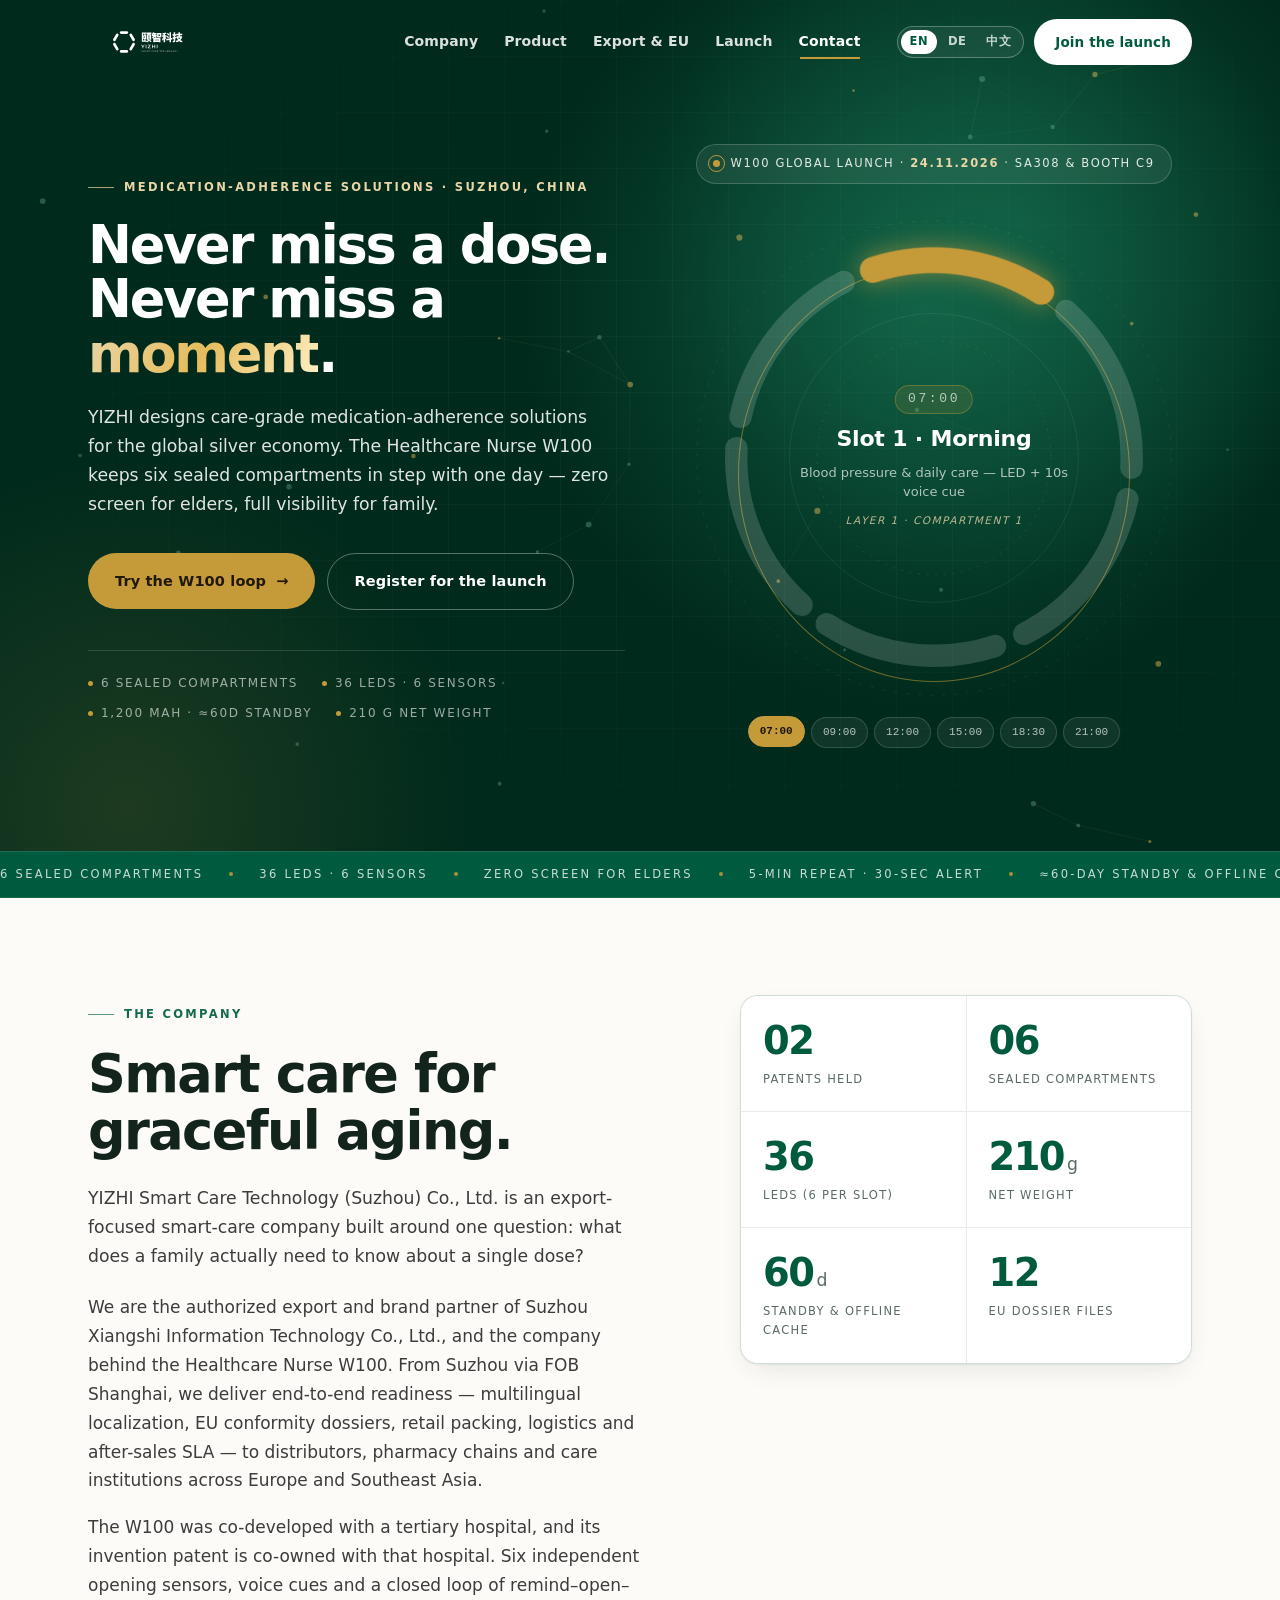
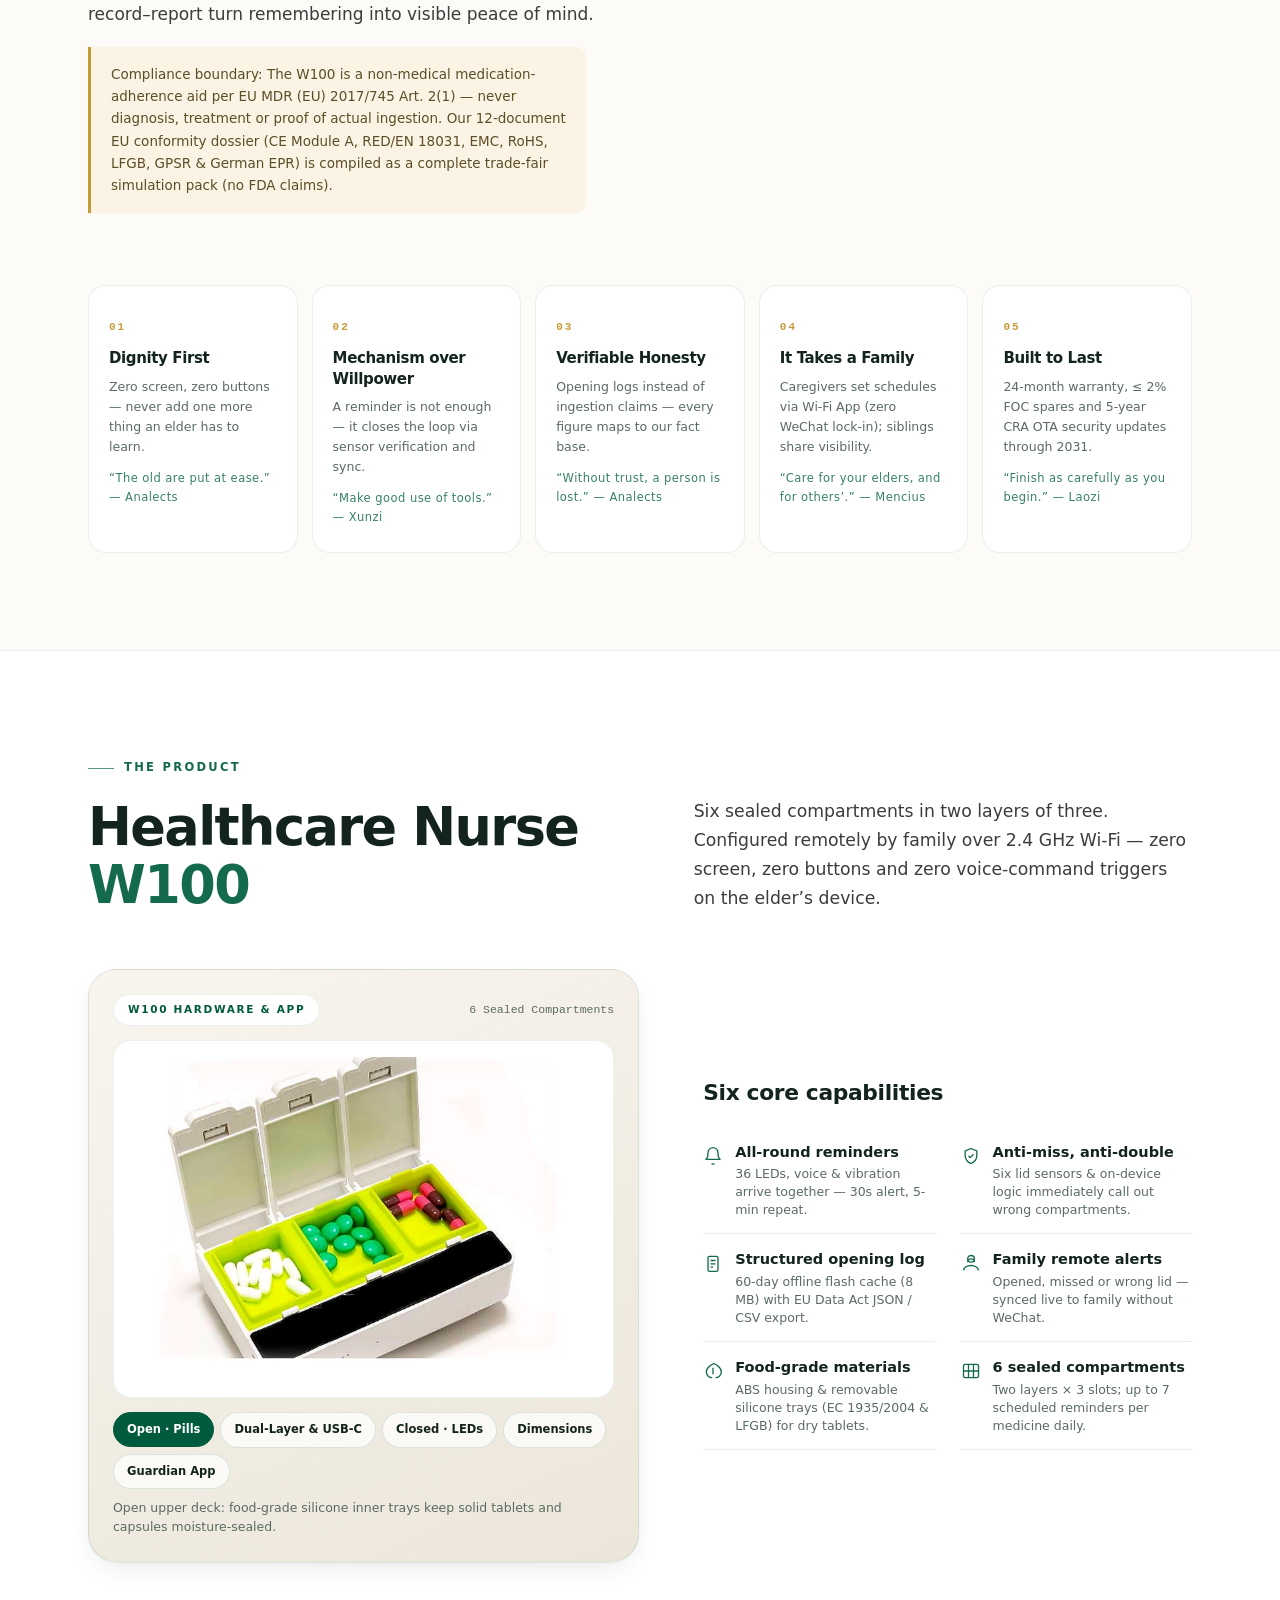
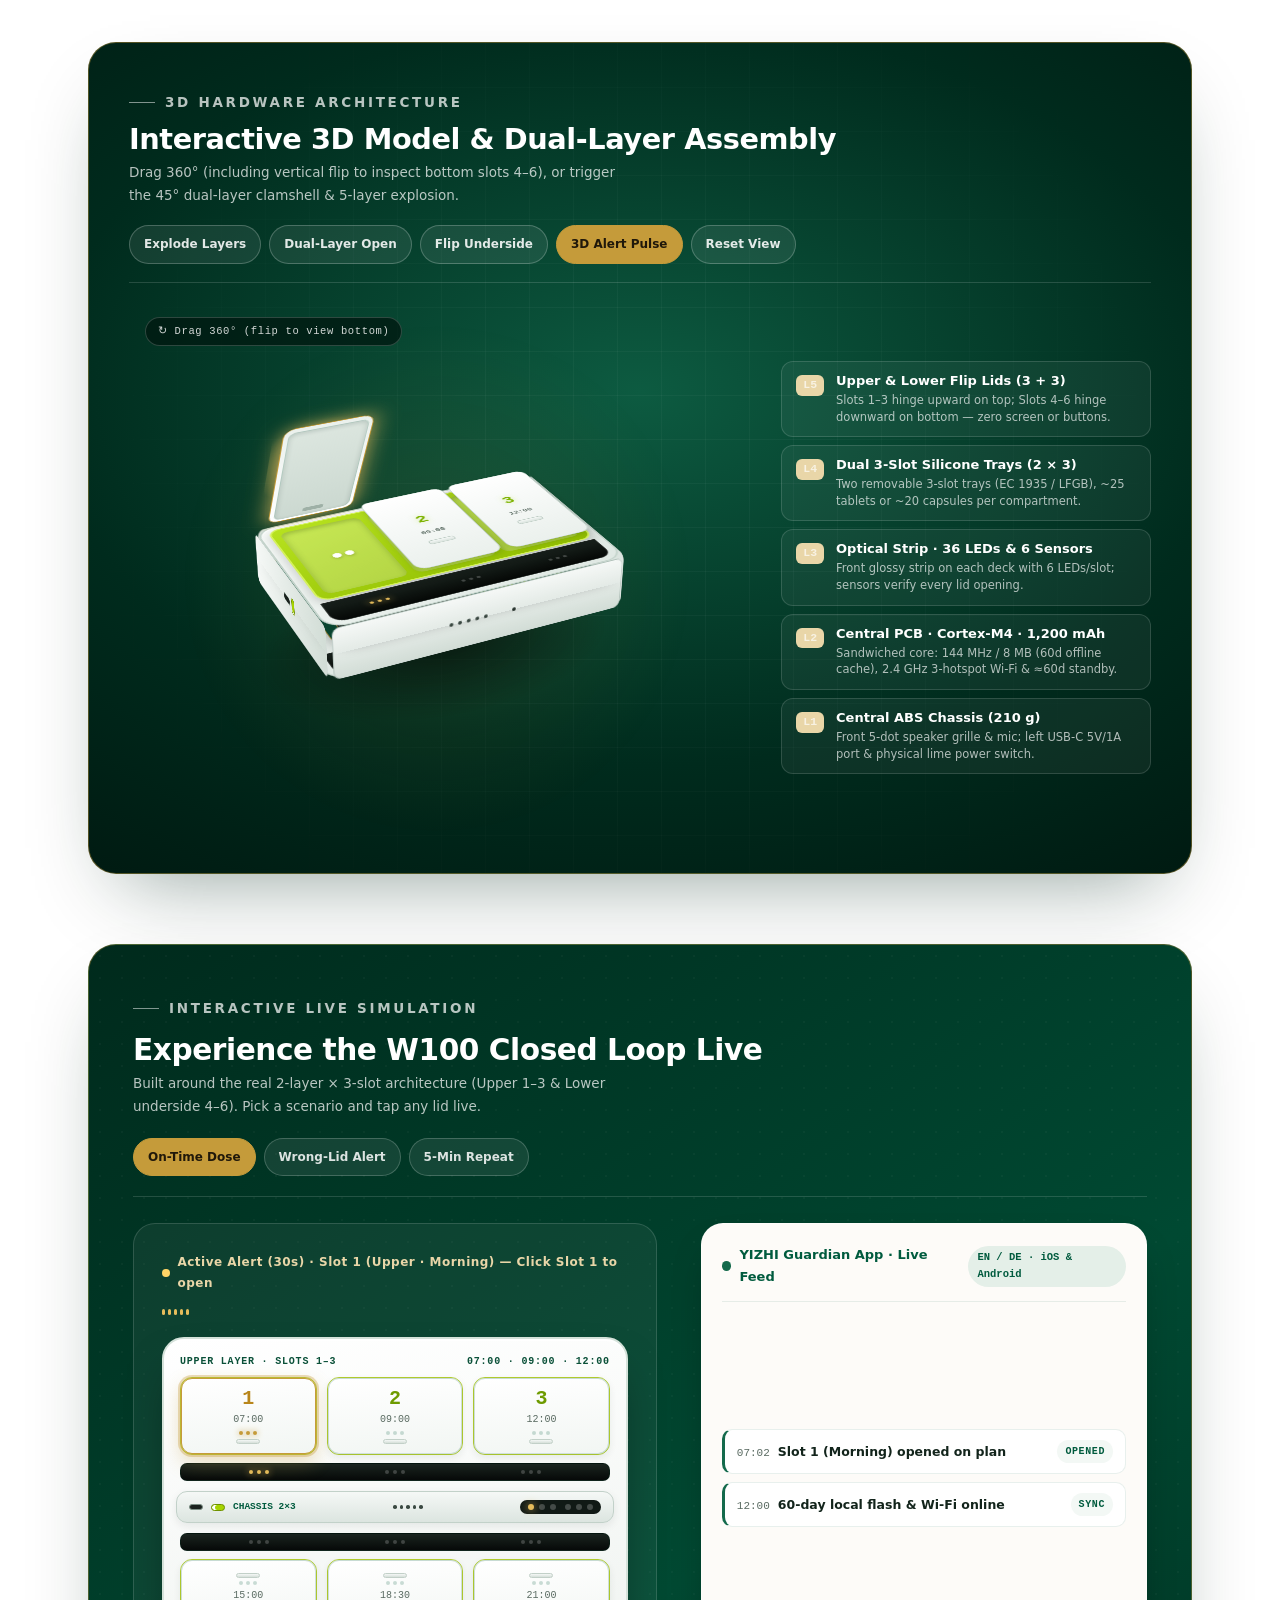
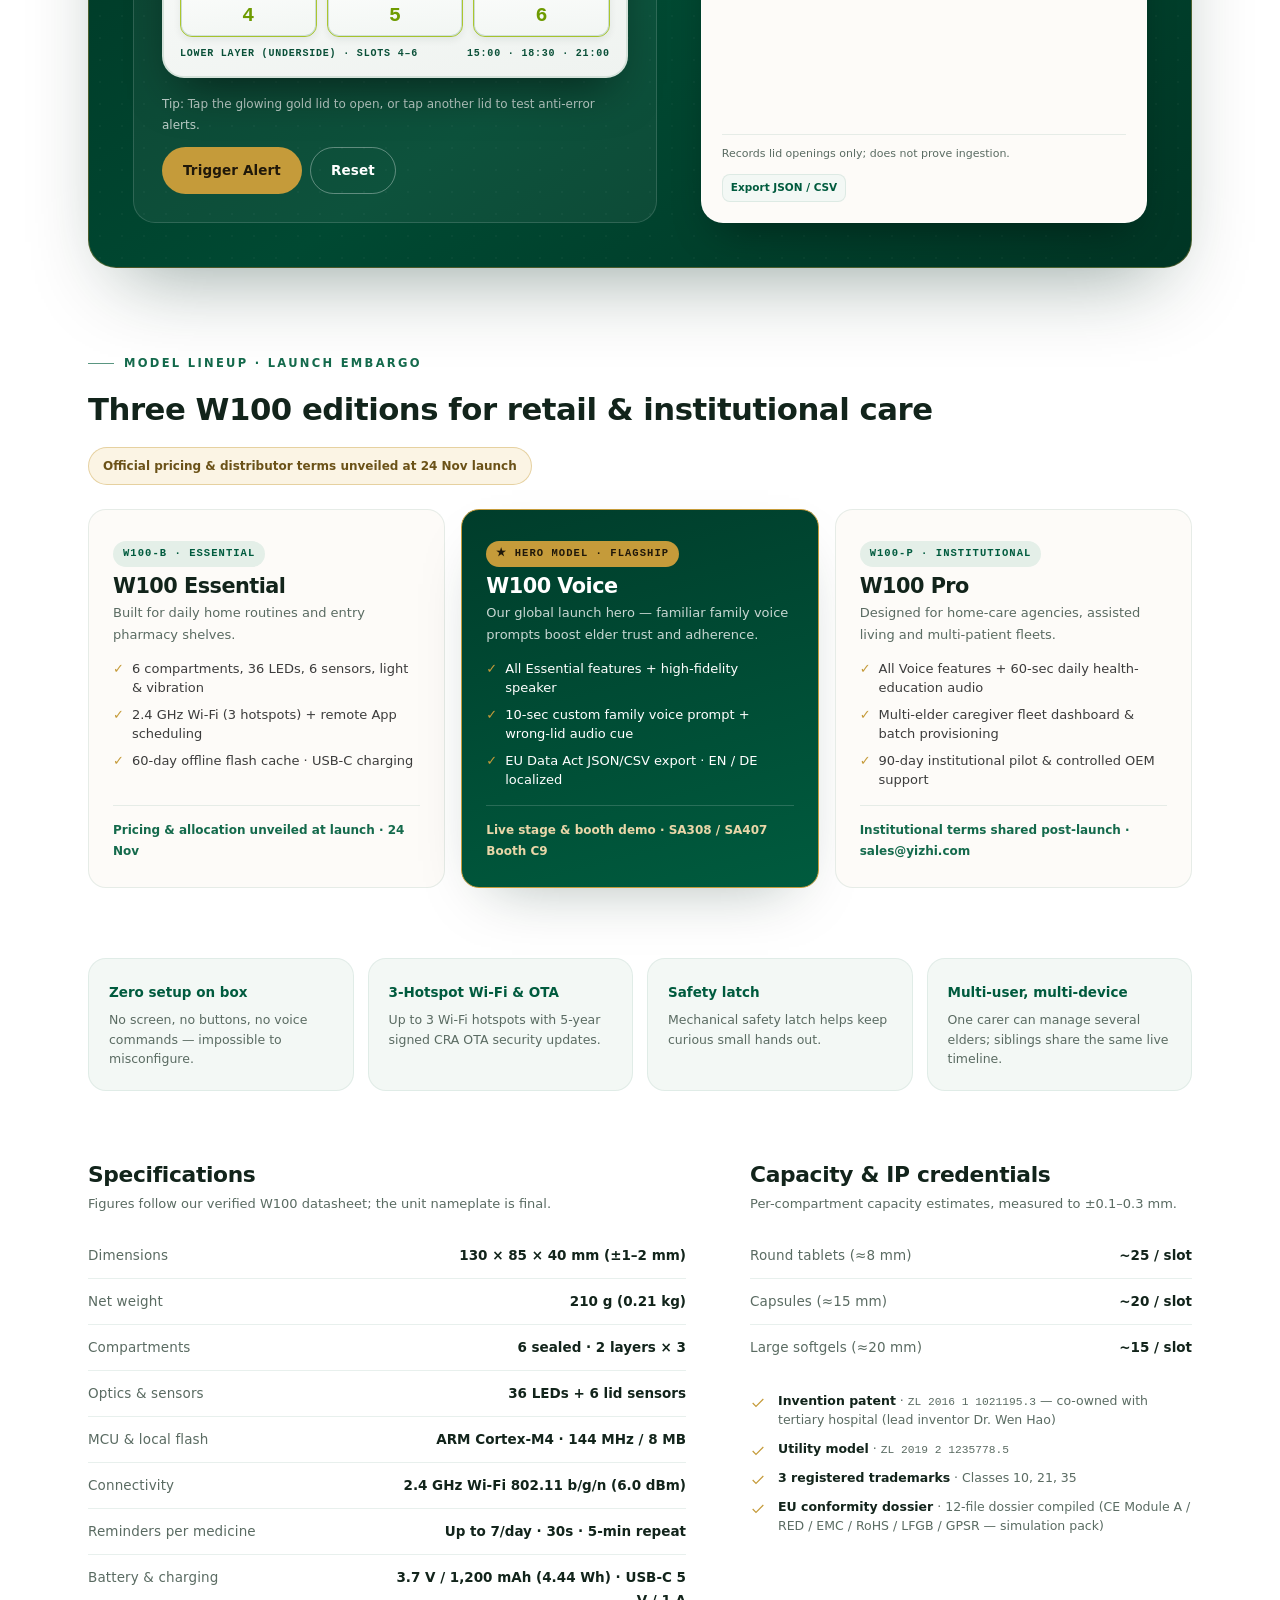
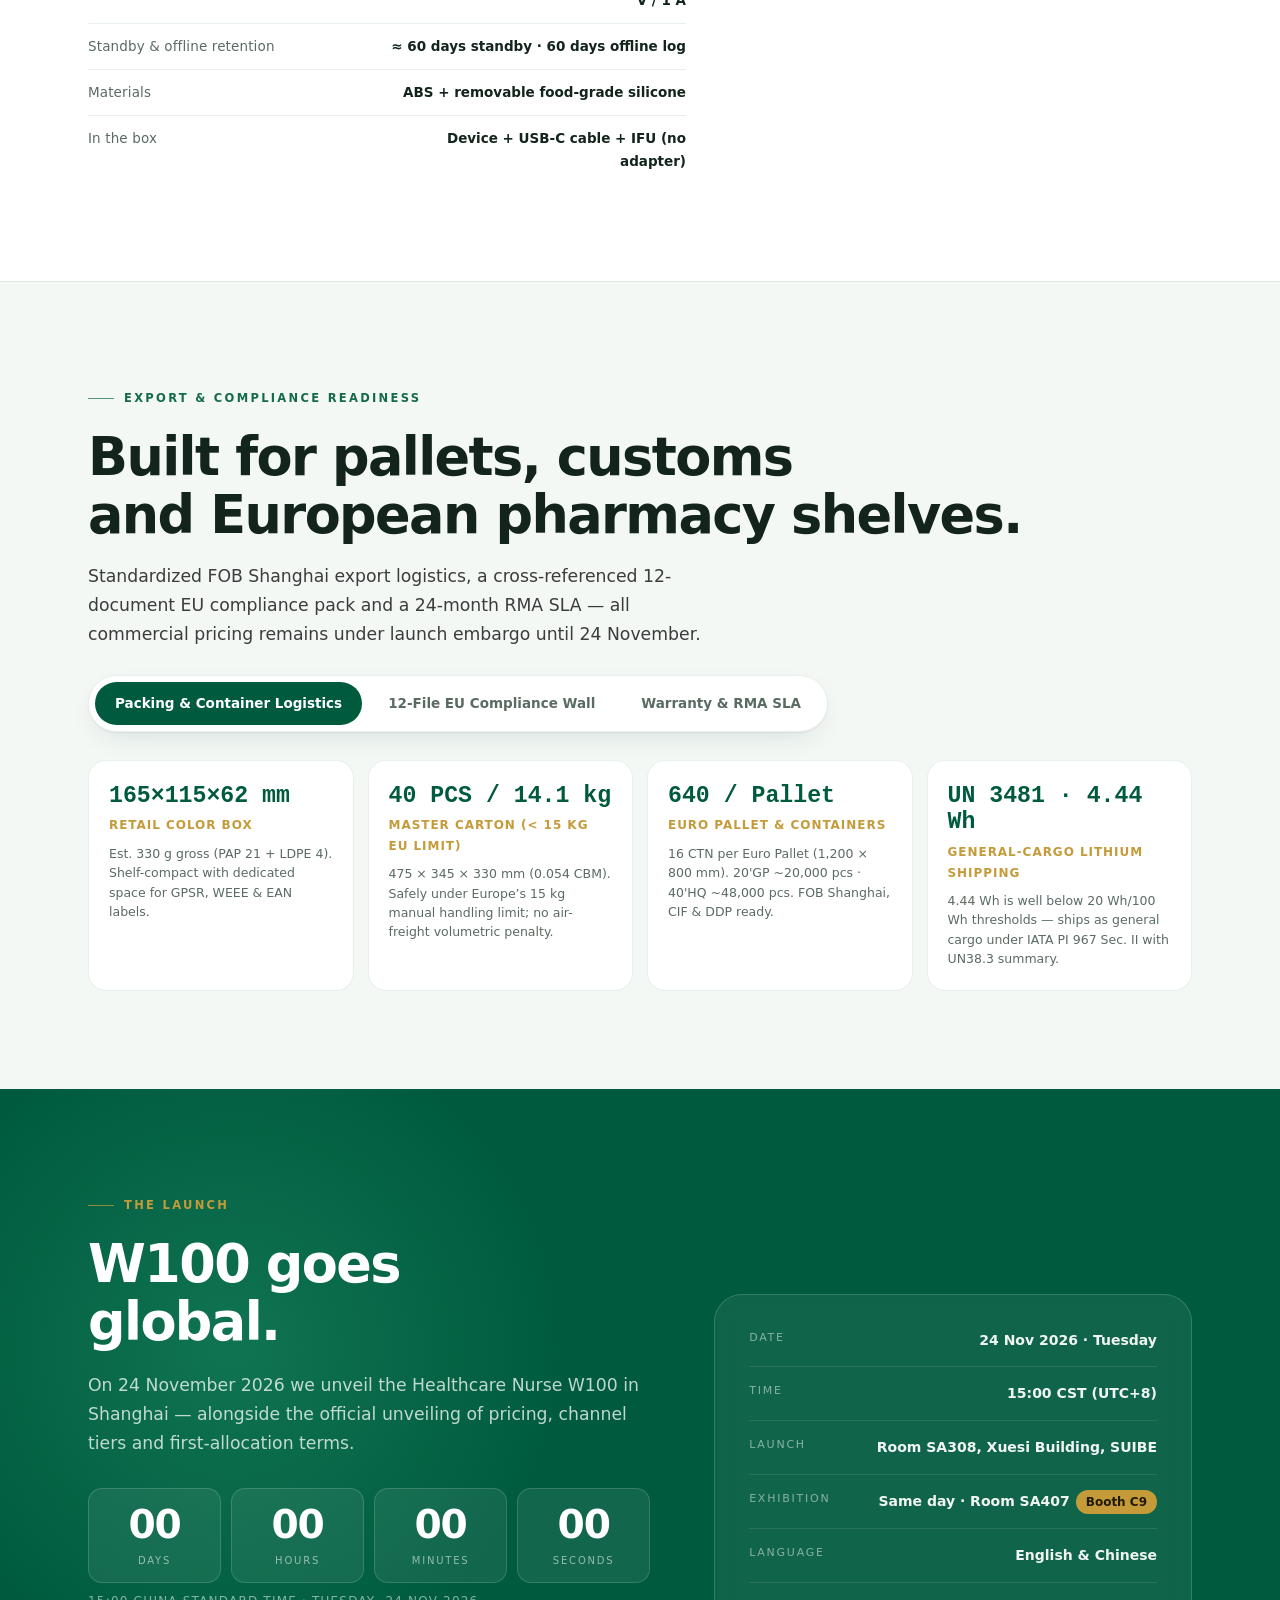
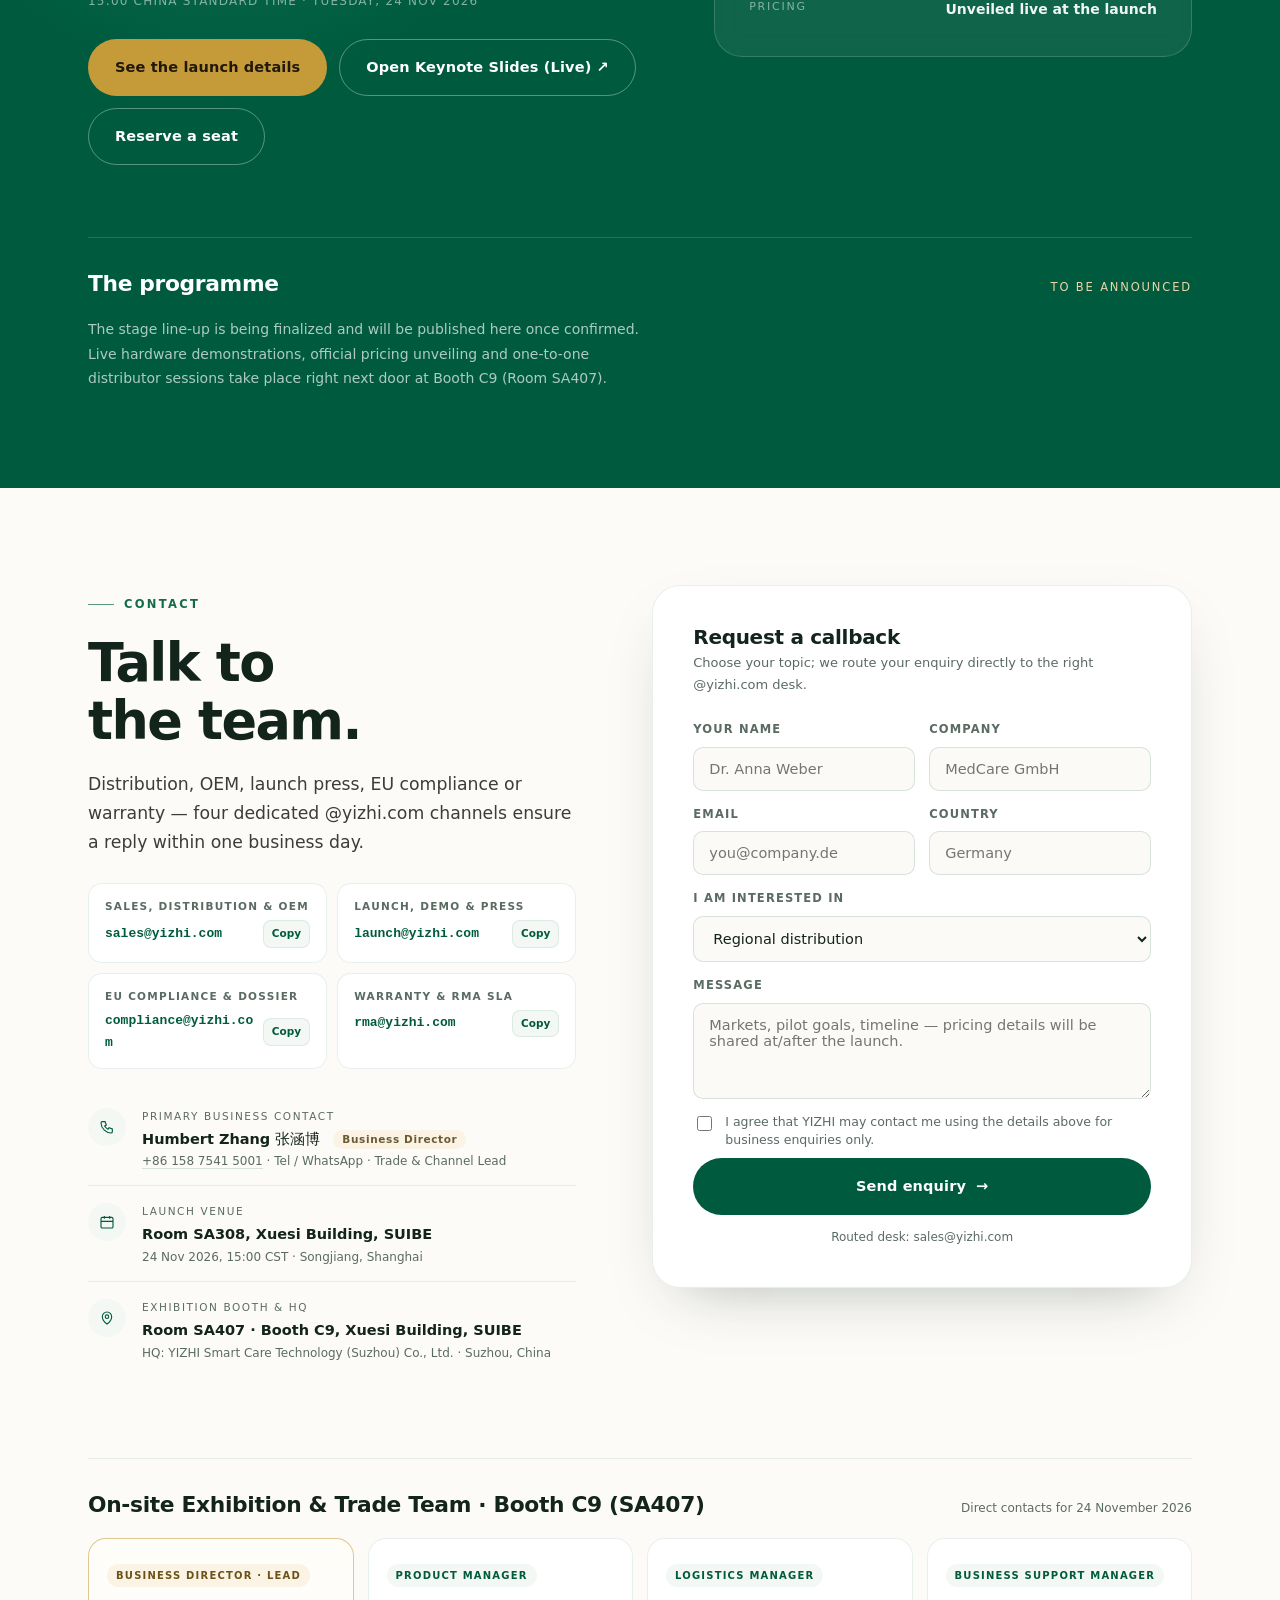
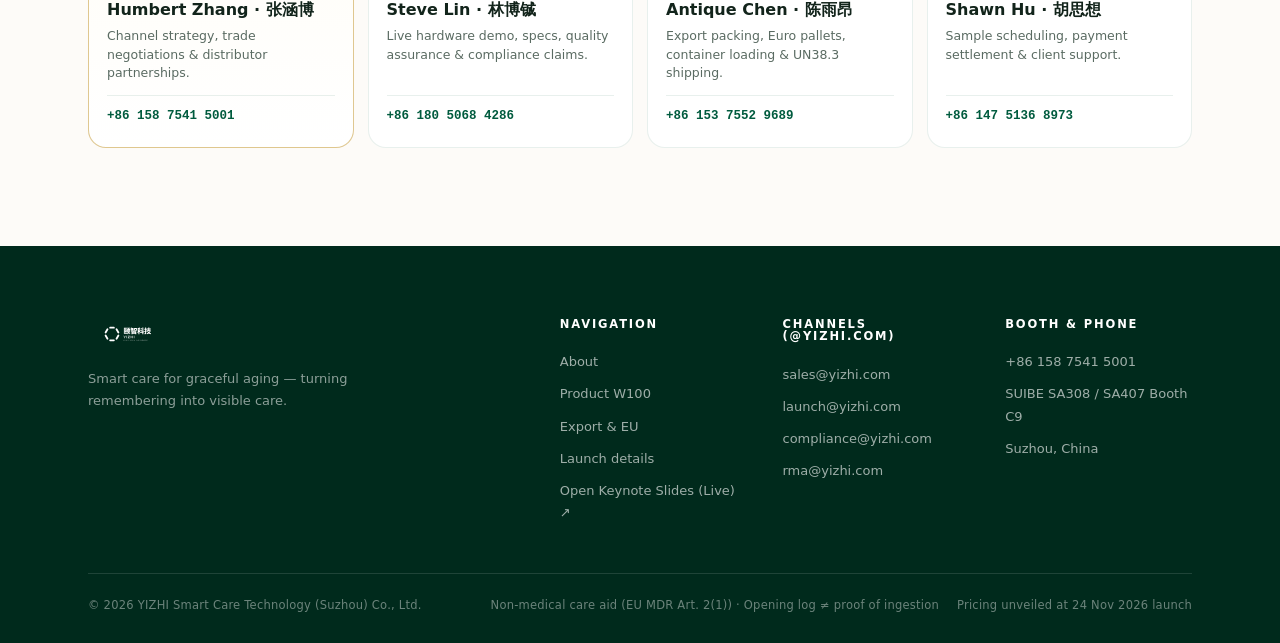
==== commit 90102edd: "Add files via upload" ====
--- a/index.html
+++ b/index.html
@@ -776,6 +776,7 @@
           <p class="countdown-note" data-de="Dienstag, 24. November 2026 · 15:00 CST (UTC+8)" data-zh="2026 年 11 月 24 日 周二 15:00（北京时间）">15:00 China Standard Time · Tuesday, 24 Nov 2026</p>
           <div class="hero-actions" style="margin-top:28px">
             <a class="btn btn--gold" href="launch.html" data-de="Launch-Details ansehen" data-zh="查看发布会详情">See the launch details</a>
+            <a class="btn btn--ghost" href="slides-locked.html" data-slides-link data-de="Keynote-Slides (ab 24.11. 14:40 CST)" data-zh="发布会 Slides（11.24 14:40 开放）">Keynote Slides (Opens 14:40 CST)</a>
             <a class="btn btn--ghost" href="#contact" data-de="Sitzplatz reservieren" data-zh="预约席位">Reserve a seat</a>
           </div>
         </div>
@@ -960,6 +961,7 @@
         <a href="#product" data-de="Produkt W100" data-zh="产品 W100">Product W100</a>
         <a href="#export" data-de="Export &amp; EU-Dossier" data-zh="出口与合规">Export &amp; EU</a>
         <a href="launch.html" data-de="Launch 24. Nov." data-zh="发布会专页">Launch details</a>
+        <a href="slides-locked.html" data-slides-link data-de="Keynote-Slides (ab 24.11. 14:40 CST)" data-zh="发布会 Slides（11.24 14:40 开放）">Keynote Slides (Opens 14:40 CST)</a>
       </div>
       <div class="footer-col">
         <h4 data-de="E-Mail-Kanäle (@yizhi.com)" data-zh="业务邮箱（@yizhi.com）">Channels (@yizhi.com)</h4>
@@ -991,5 +993,6 @@
 </button>
 
 <script src="assets/js/site.js?v=20261118c" defer></script>
+<script src="assets/js/slides-connector.js?v=20261124" defer></script>
 </body>
 </html>
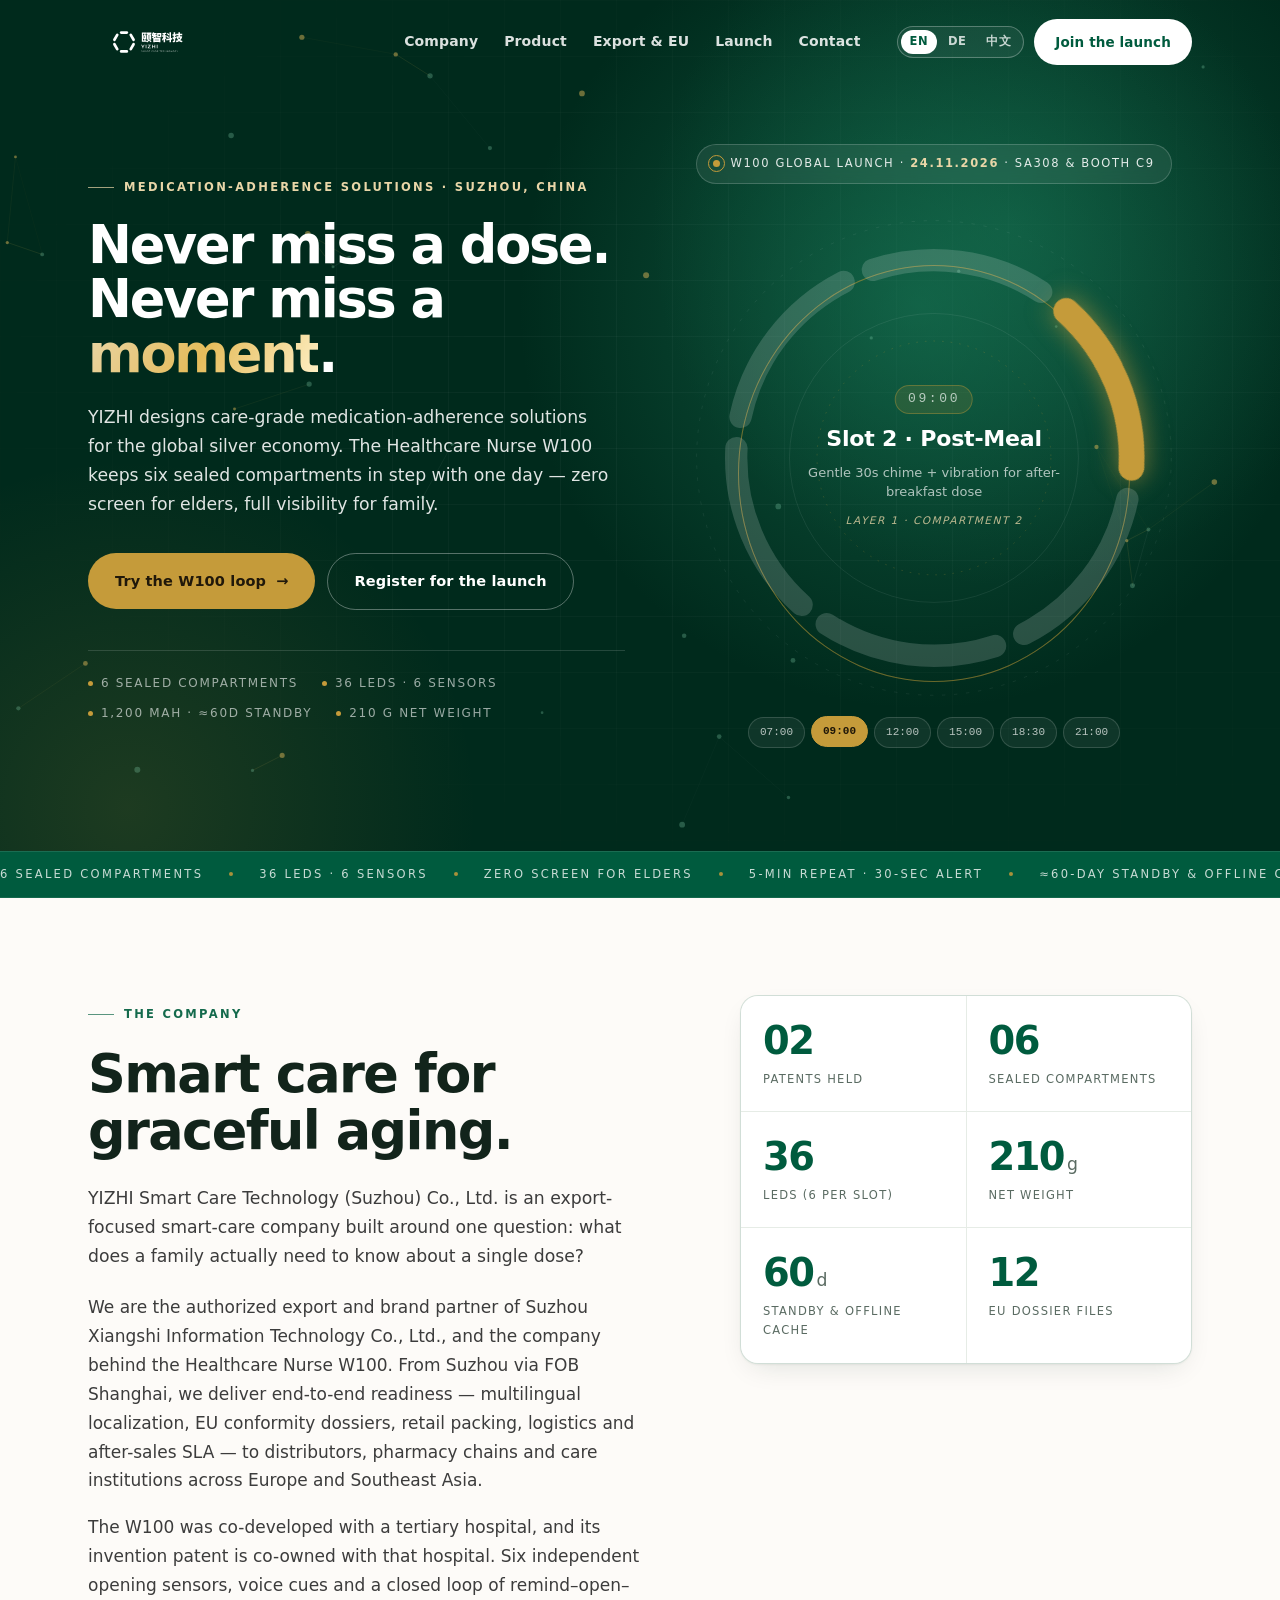
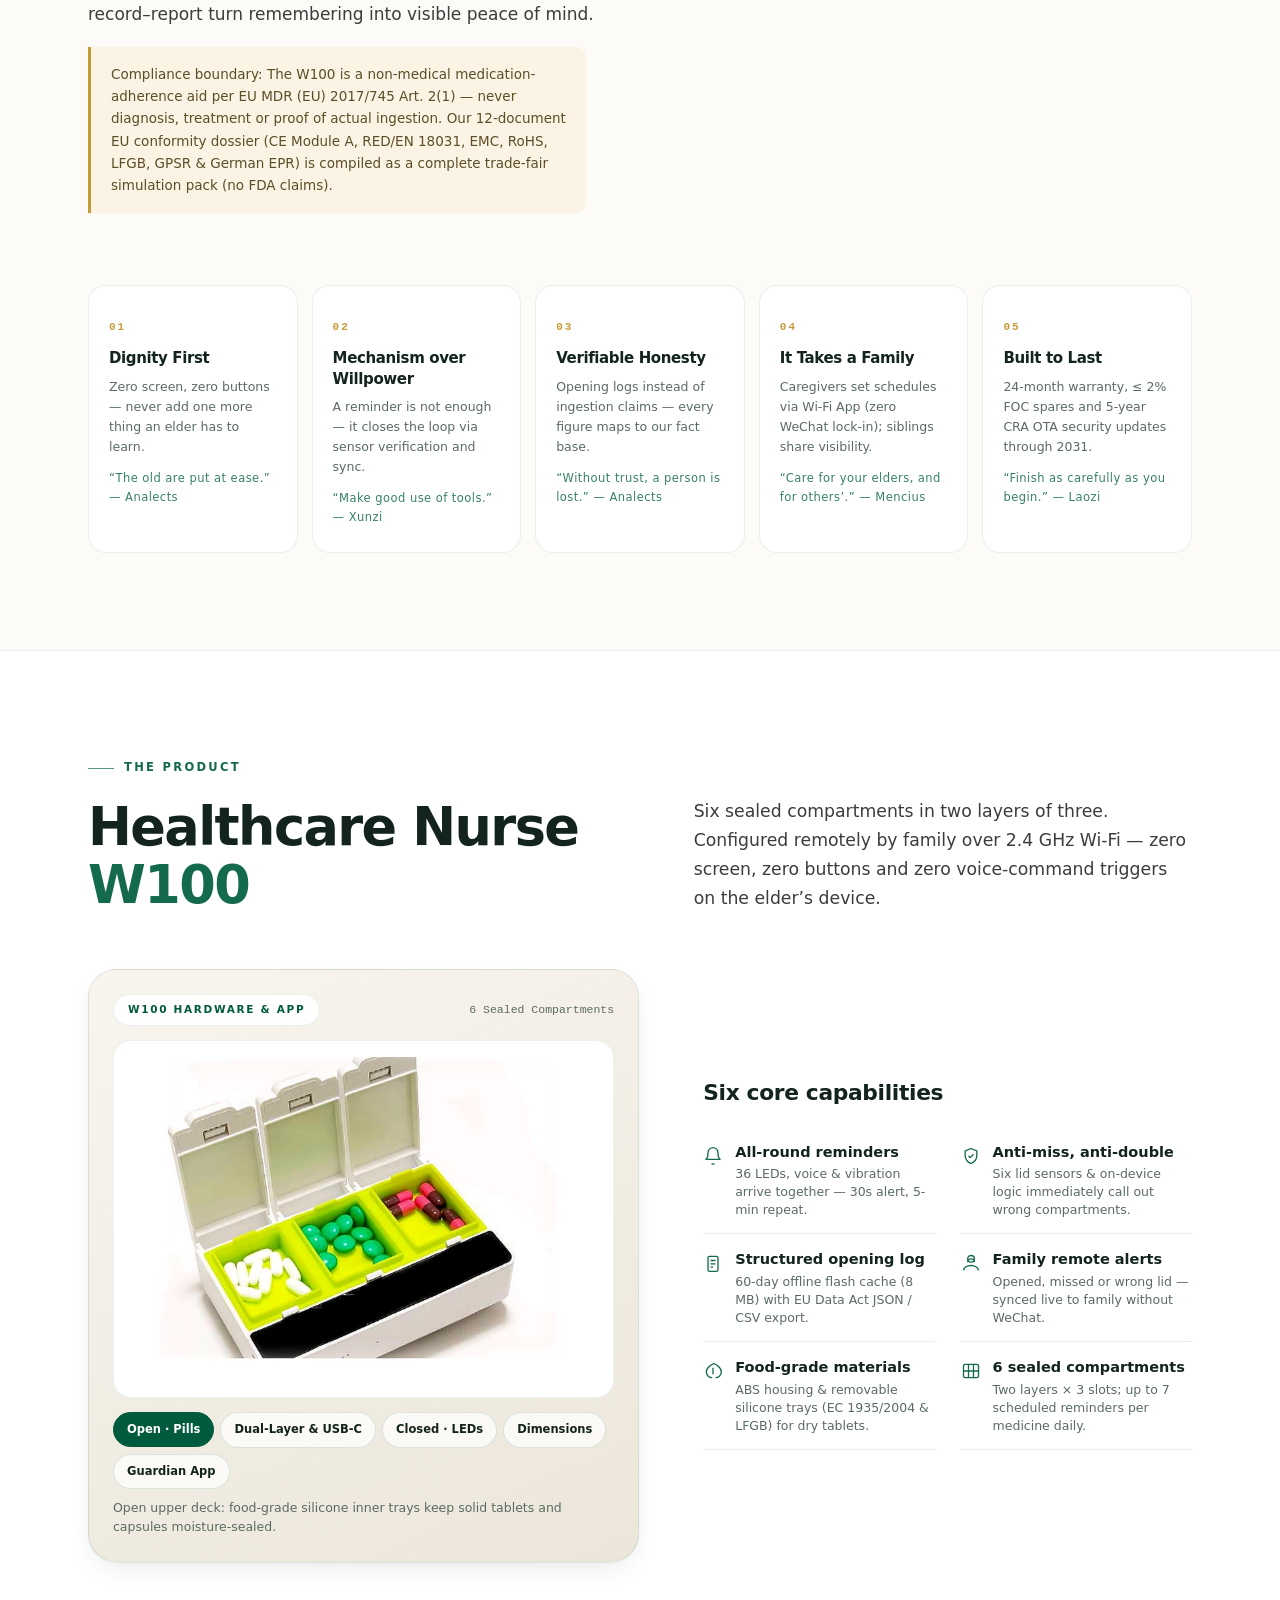
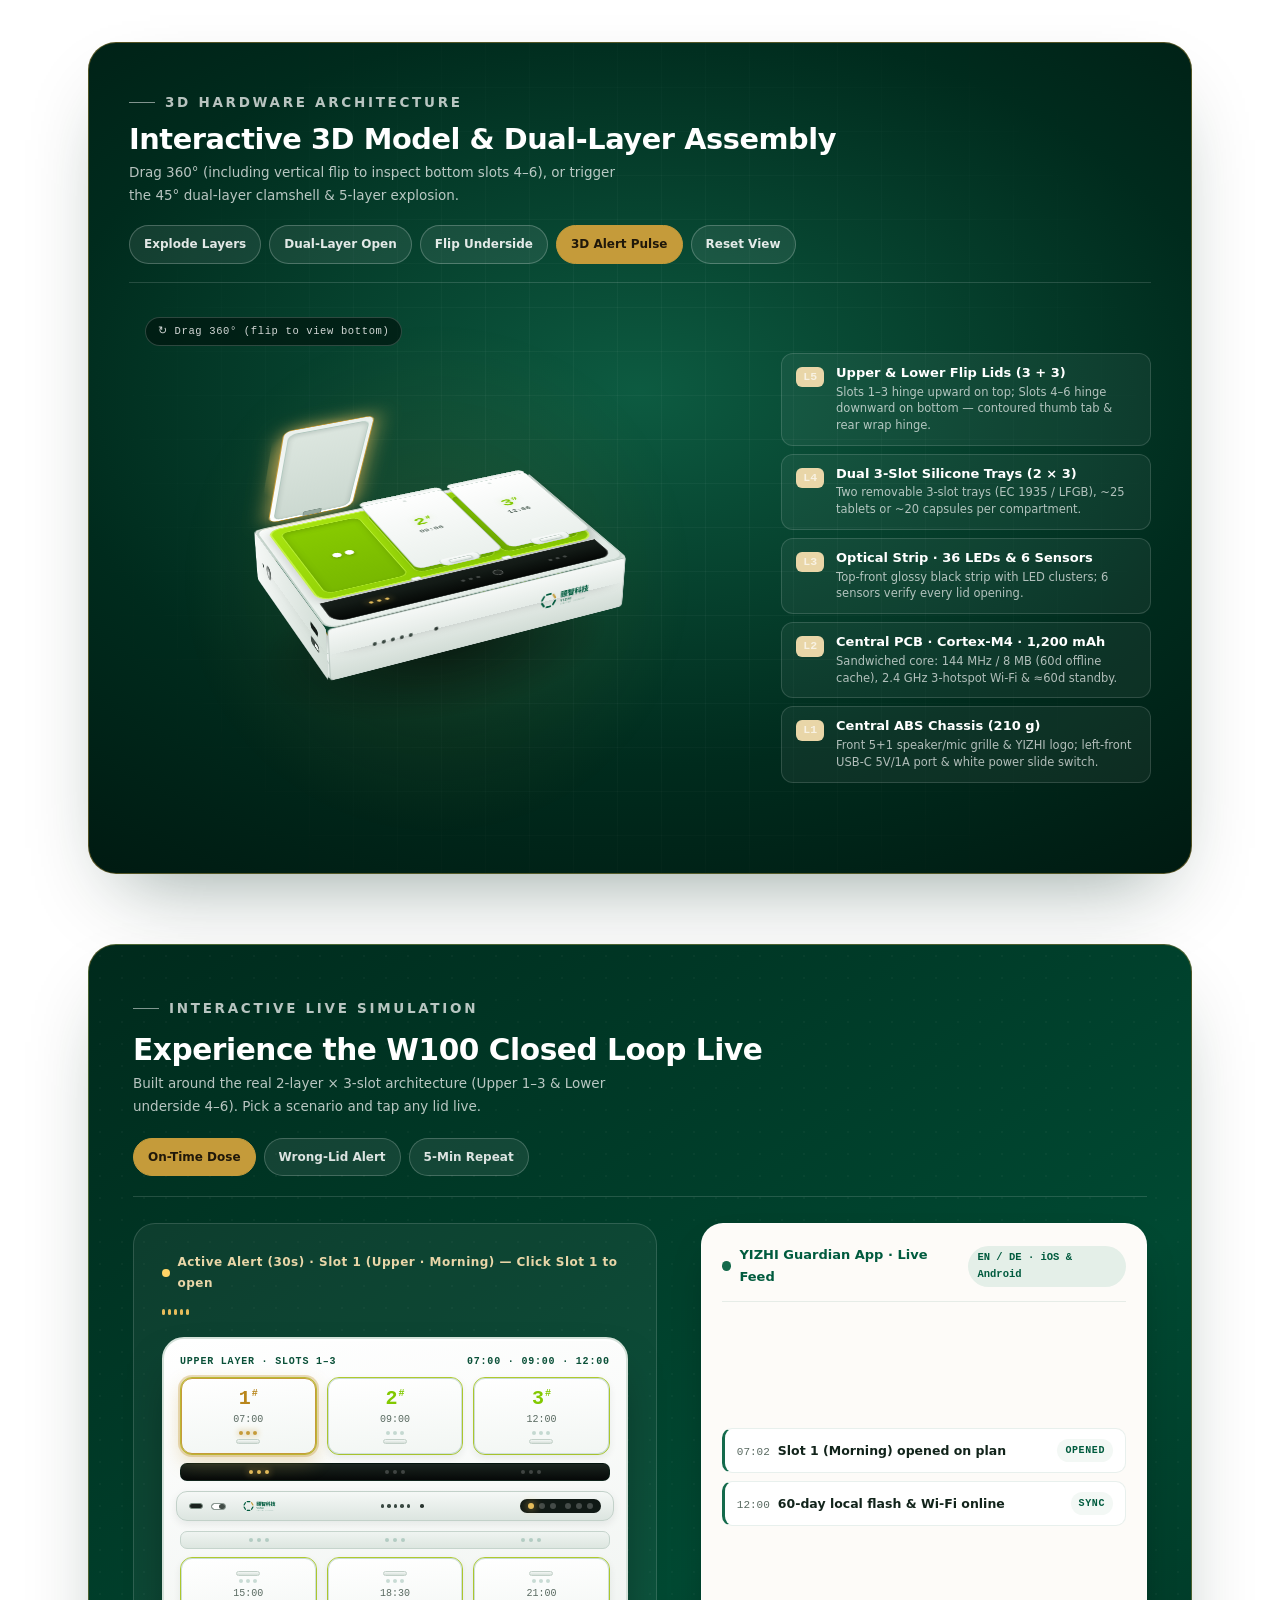
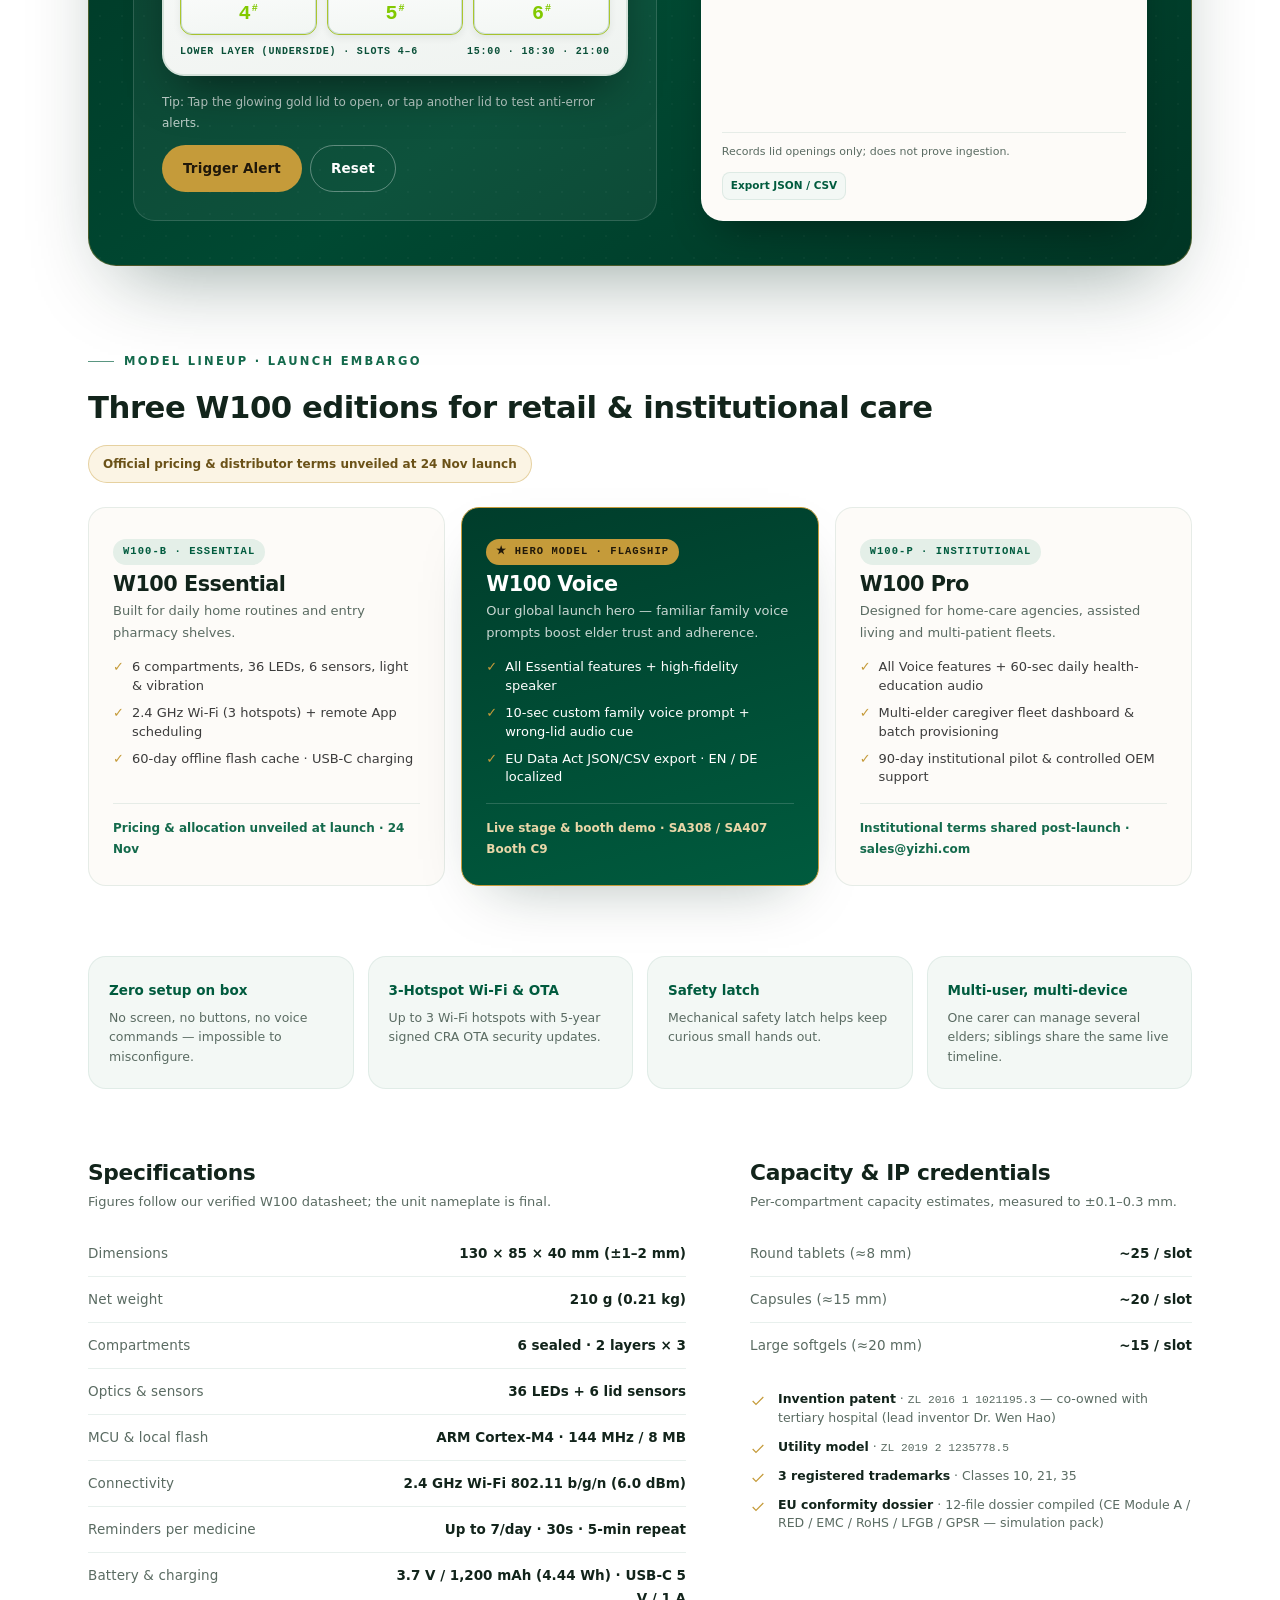
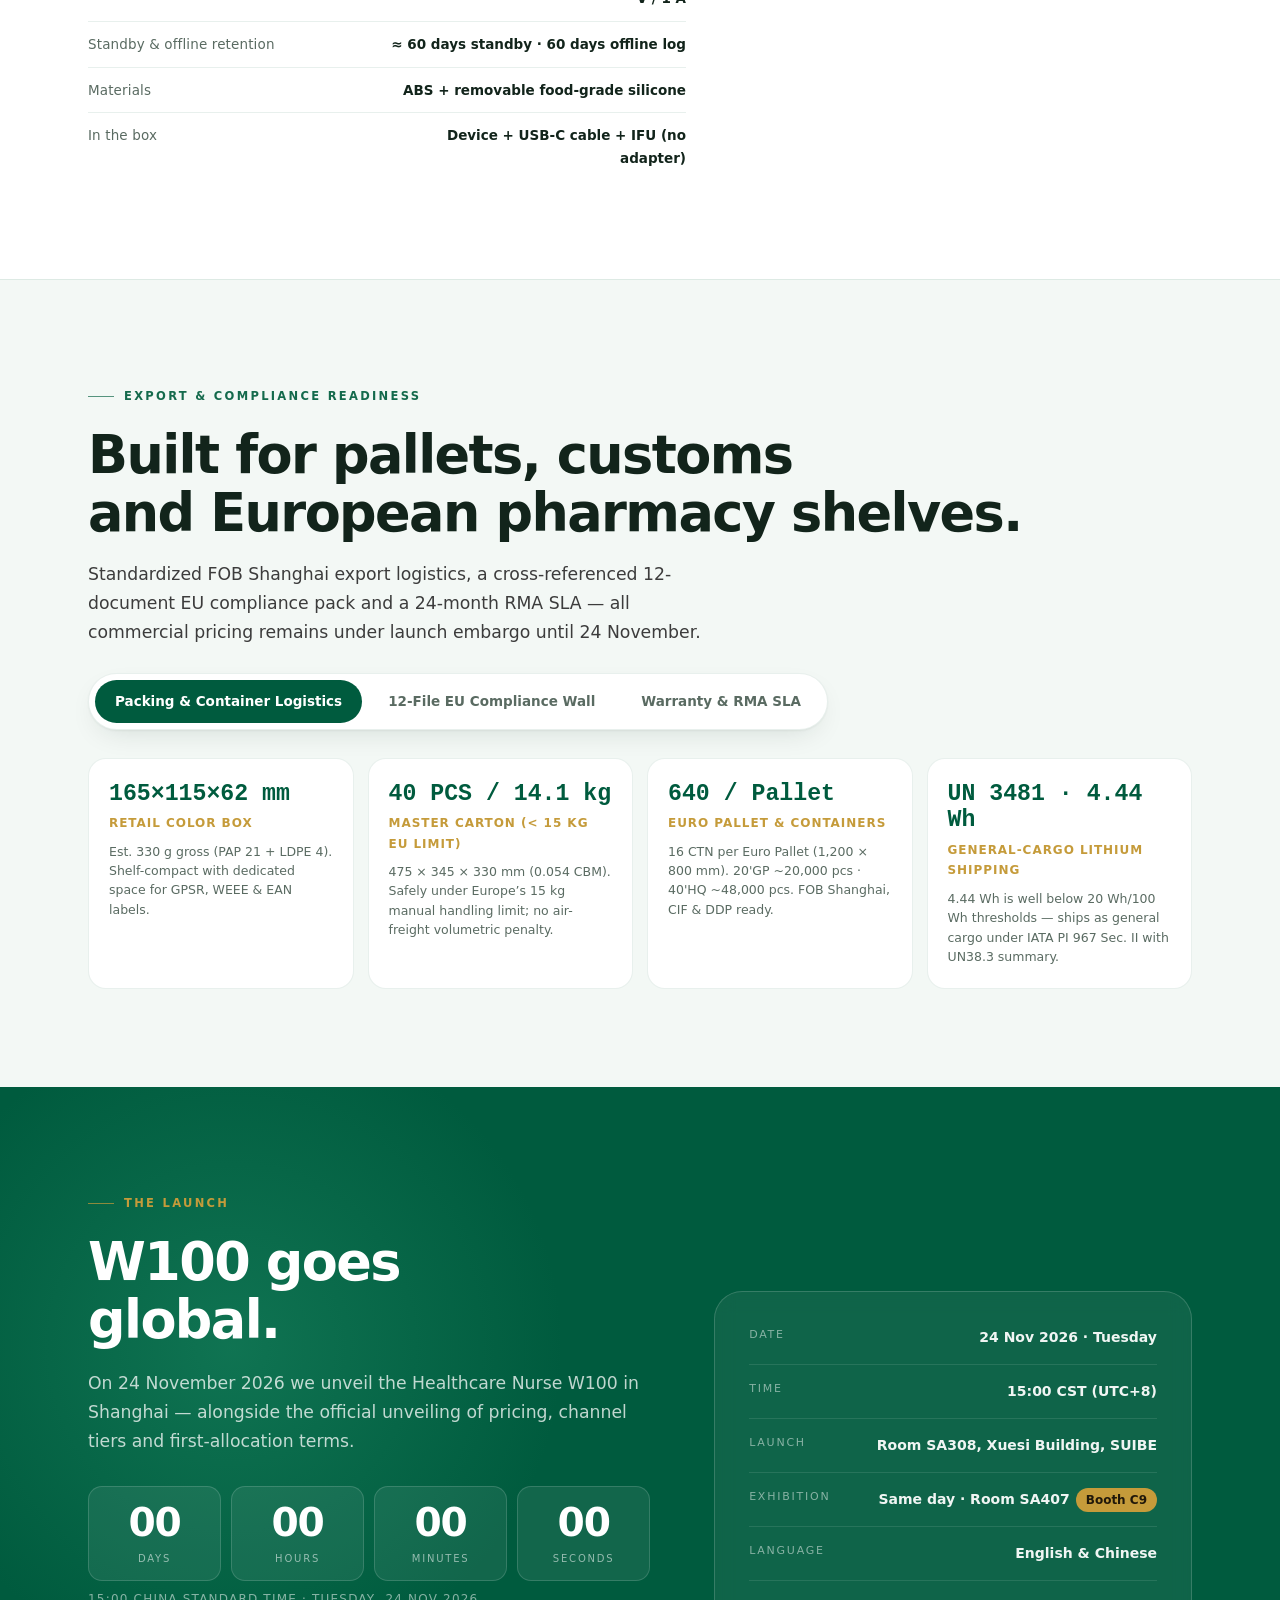
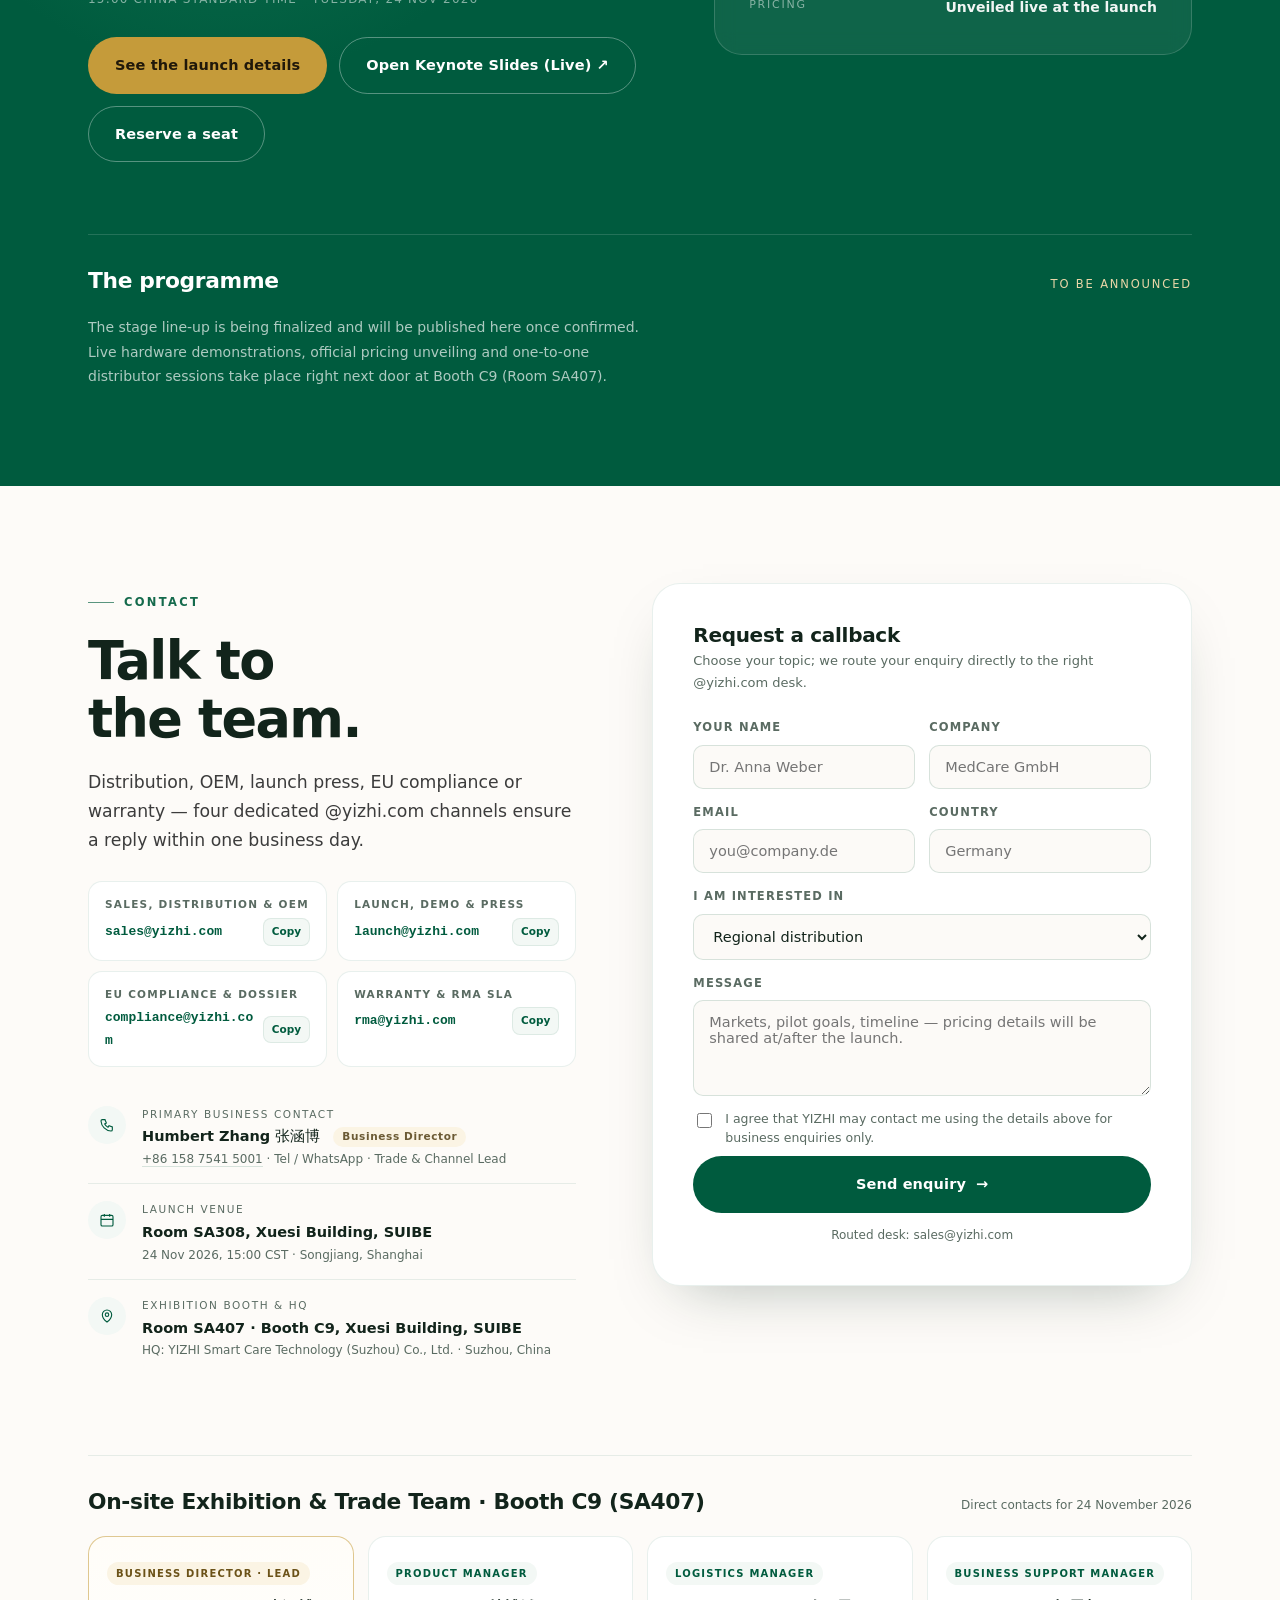
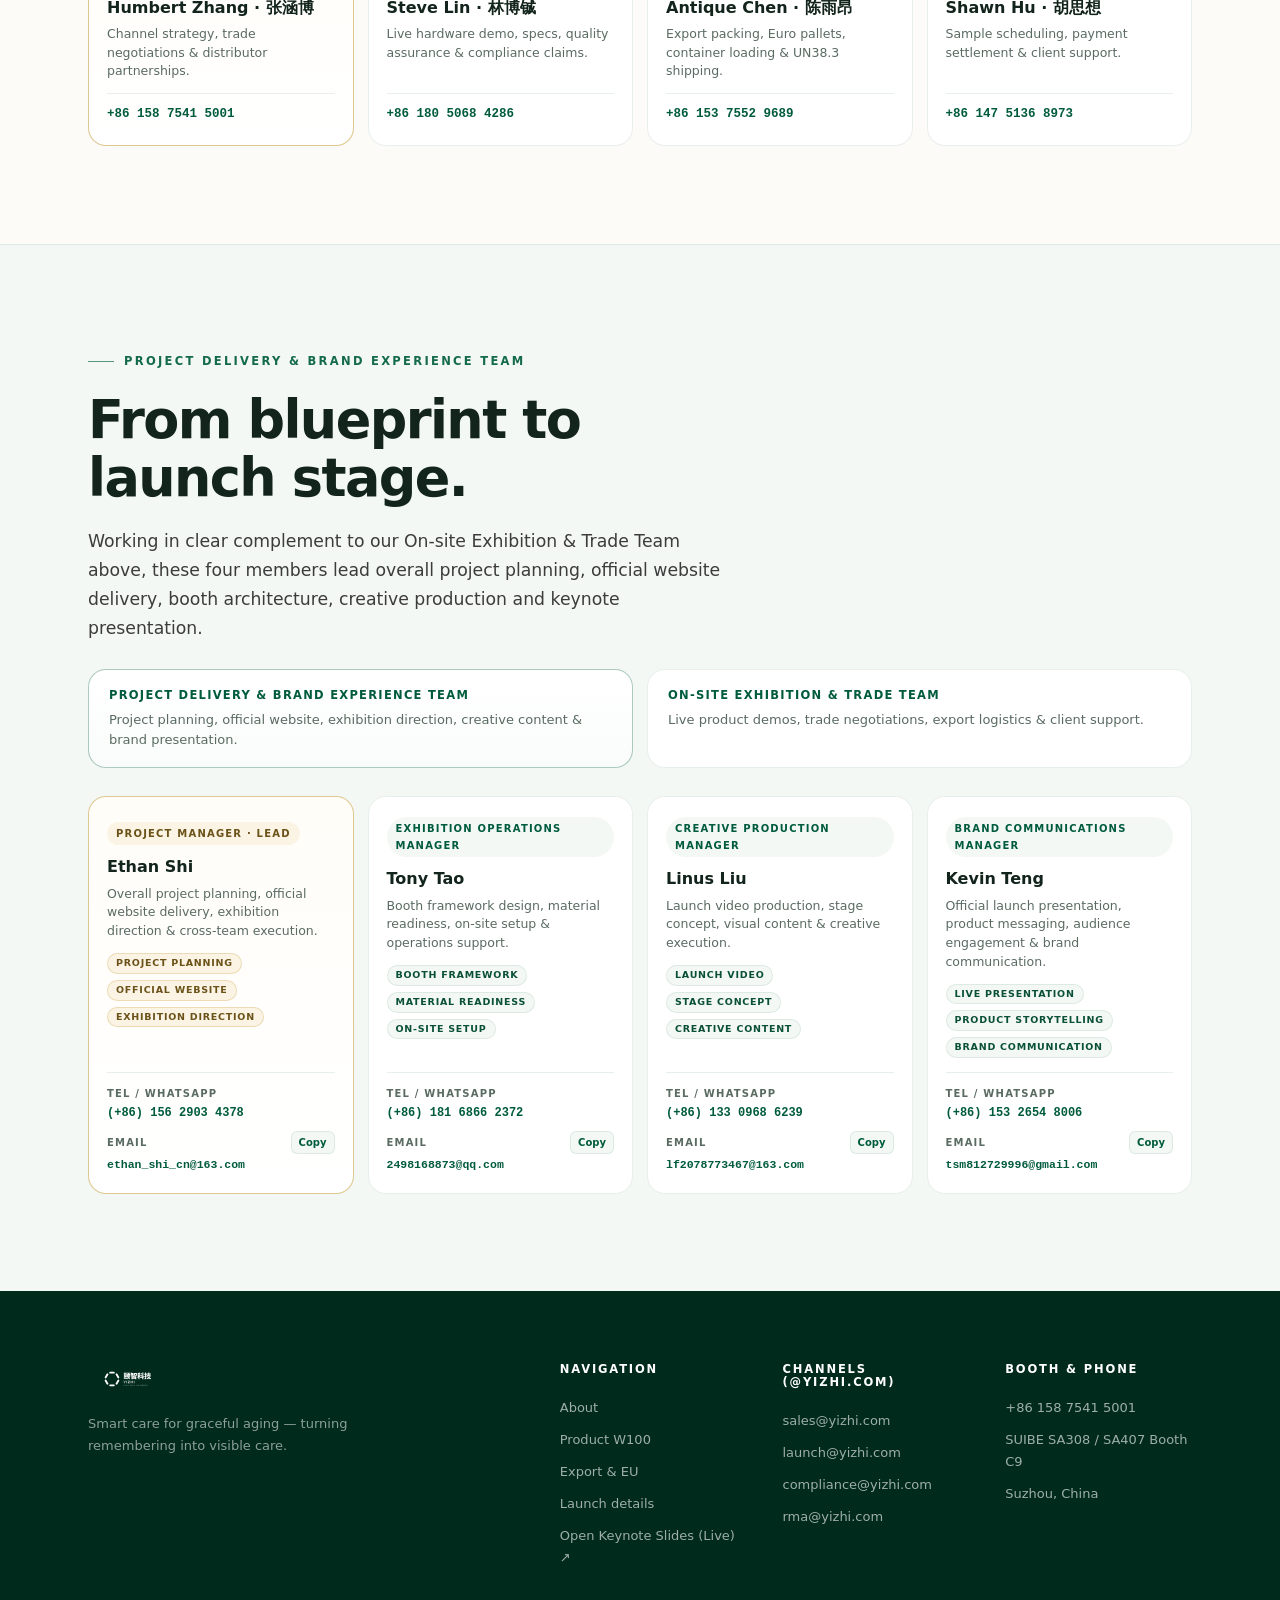
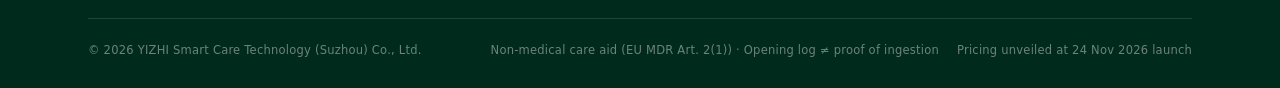
==== commit d1df07c8: "Add files via upload" ====
--- a/index.html
+++ b/index.html
@@ -358,24 +358,38 @@
                   <div class="m3d-blackbar" aria-hidden="true">
                     <span class="m3d-led-cluster m3d-led-cluster--1" data-slot="1"><i></i><i></i><i></i></span>
                     <span class="m3d-led-cluster m3d-led-cluster--2" data-slot="2"><i></i><i></i><i></i></span>
+                    <span class="m3d-opt-dot" title="Optical Sensor"></span>
                     <span class="m3d-led-cluster m3d-led-cluster--3" data-slot="3"><i></i><i></i><i></i></span>
                   </div>
                 </div>
                 <div class="m3d-core-bot">
-                  <div class="m3d-blackbar" aria-hidden="true">
+                  <div class="m3d-blackbar m3d-blackbar--chin" aria-hidden="true">
                     <span class="m3d-led-cluster m3d-led-cluster--4" data-slot="4"><i></i><i></i><i></i></span>
                     <span class="m3d-led-cluster m3d-led-cluster--5" data-slot="5"><i></i><i></i><i></i></span>
                     <span class="m3d-led-cluster m3d-led-cluster--6" data-slot="6"><i></i><i></i><i></i></span>
                   </div>
                 </div>
                 <div class="m3d-wall m3d-wall-front">
-                  <span class="m3d-speaker-dots" aria-hidden="true"><i></i><i></i><i></i><i></i><i></i></span>
-                  <span class="m3d-mic-dot" aria-hidden="true"></span>
-                </div>
-                <div class="m3d-wall m3d-wall-back"></div>
+                  <div class="m3d-front-left">
+                    <span class="m3d-speaker-dots" aria-hidden="true"><i></i><i></i><i></i><i></i><i></i></span>
+                    <span class="m3d-mic-dot" aria-hidden="true"></span>
+                  </div>
+                  <img class="m3d-front-logo" src="assets/img/logo-horizontal.svg" alt="" aria-hidden="true">
+                </div>
+                <div class="m3d-wall m3d-wall-back">
+                  <span class="m3d-back-rib" aria-hidden="true"></span>
+                  <span class="m3d-sn-label" aria-hidden="true"><em>S/N 260180000955</em><i></i></span>
+                  <span class="m3d-back-rib" aria-hidden="true"></span>
+                </div>
                 <div class="m3d-wall m3d-wall-left">
-                  <span class="m3d-usbc" title="USB Type-C 5V/1A"></span>
-                  <span class="m3d-switch" title="Power Slide Switch"></span>
+                  <div class="m3d-side-rear">
+                    <span class="m3d-side-pin" aria-hidden="true"></span>
+                    <span class="m3d-qc-seal" aria-hidden="true">QC</span>
+                  </div>
+                  <div class="m3d-side-io">
+                    <span class="m3d-usbc" title="USB Type-C 5V/1A"></span>
+                    <span class="m3d-switch" title="Power Slide Switch"><i></i></span>
+                  </div>
                 </div>
                 <div class="m3d-wall m3d-wall-right"></div>
               </div>
@@ -398,6 +412,8 @@
                 <div class="m3d-cup"><span class="m3d-pill"></span><span class="m3d-pill"></span></div>
                 <div class="m3d-cup"><span class="m3d-pill m3d-pill--cap"></span></div>
                 <div class="m3d-cup"><span class="m3d-pill"></span><span class="m3d-pill m3d-pill--cap"></span></div>
+                <span class="m3d-tray-tab m3d-tray-tab--1" aria-hidden="true"></span>
+                <span class="m3d-tray-tab m3d-tray-tab--2" aria-hidden="true"></span>
               </div>
 
               <!-- Lower Food-Grade Silicone Tray (Layer 2: 3 Compartments, underside) -->
@@ -407,18 +423,18 @@
                 <div class="m3d-cup"><span class="m3d-pill"></span><span class="m3d-pill"></span></div>
               </div>
 
-              <!-- Upper Lids (Layer 1: 1, 2, 3 — open UPWARD from rear hinge) -->
+              <!-- Upper Lids (Layer 1: 1, 2, 3 — open UPWARD from rear curved hinge) -->
               <div class="m3d-layer m3d-lids-top">
-                <div class="m3d-lid m3d-lid--1" data-lid="1"><span class="m3d-beam"></span><span class="m3d-lid-face">1<small>07:00</small></span><span class="m3d-lid-back" aria-hidden="true"></span></div>
-                <div class="m3d-lid" data-lid="2"><span class="m3d-beam"></span><span class="m3d-lid-face">2<small>09:00</small></span><span class="m3d-lid-back" aria-hidden="true"></span></div>
-                <div class="m3d-lid" data-lid="3"><span class="m3d-beam"></span><span class="m3d-lid-face">3<small>12:00</small></span><span class="m3d-lid-back" aria-hidden="true"></span></div>
-              </div>
-
-              <!-- Lower Lids (Layer 2: 4, 5, 6 — open DOWNWARD symmetrically from rear hinge) -->
+                <div class="m3d-lid m3d-lid--1" data-lid="1"><span class="m3d-beam"></span><span class="m3d-lid-hinge" aria-hidden="true"></span><span class="m3d-lid-dimple" aria-hidden="true"></span><span class="m3d-lid-face"><b>1<sup>#</sup></b><small>07:00</small></span><span class="m3d-lid-tongue" aria-hidden="true"><i></i></span><span class="m3d-lid-back" aria-hidden="true"></span></div>
+                <div class="m3d-lid" data-lid="2"><span class="m3d-beam"></span><span class="m3d-lid-hinge" aria-hidden="true"></span><span class="m3d-lid-dimple" aria-hidden="true"></span><span class="m3d-lid-face"><b>2<sup>#</sup></b><small>09:00</small></span><span class="m3d-lid-tongue" aria-hidden="true"><i></i></span><span class="m3d-lid-back" aria-hidden="true"></span></div>
+                <div class="m3d-lid" data-lid="3"><span class="m3d-beam"></span><span class="m3d-lid-hinge" aria-hidden="true"></span><span class="m3d-lid-dimple" aria-hidden="true"></span><span class="m3d-lid-face"><b>3<sup>#</sup></b><small>12:00</small></span><span class="m3d-lid-tongue" aria-hidden="true"><i></i></span><span class="m3d-lid-back" aria-hidden="true"></span></div>
+              </div>
+
+              <!-- Lower Lids (Layer 2: 4, 5, 6 — open DOWNWARD symmetrically from rear curved hinge) -->
               <div class="m3d-layer m3d-lids-bot">
-                <div class="m3d-lid" data-lid="4"><span class="m3d-beam"></span><span class="m3d-lid-inner">4<small>15:00</small></span><span class="m3d-lid-back" aria-hidden="true"></span></div>
-                <div class="m3d-lid" data-lid="5"><span class="m3d-beam"></span><span class="m3d-lid-inner">5<small>18:30</small></span><span class="m3d-lid-back" aria-hidden="true"></span></div>
-                <div class="m3d-lid" data-lid="6"><span class="m3d-beam"></span><span class="m3d-lid-inner">6<small>21:00</small></span><span class="m3d-lid-back" aria-hidden="true"></span></div>
+                <div class="m3d-lid" data-lid="4"><span class="m3d-beam"></span><span class="m3d-lid-hinge" aria-hidden="true"></span><span class="m3d-lid-dimple" aria-hidden="true"></span><span class="m3d-lid-inner"><b>4<sup>#</sup></b><small>15:00</small></span><span class="m3d-lid-tongue" aria-hidden="true"><i></i></span><span class="m3d-lid-back" aria-hidden="true"></span></div>
+                <div class="m3d-lid" data-lid="5"><span class="m3d-beam"></span><span class="m3d-lid-hinge" aria-hidden="true"></span><span class="m3d-lid-dimple" aria-hidden="true"></span><span class="m3d-lid-inner"><b>5<sup>#</sup></b><small>18:30</small></span><span class="m3d-lid-tongue" aria-hidden="true"><i></i></span><span class="m3d-lid-back" aria-hidden="true"></span></div>
+                <div class="m3d-lid" data-lid="6"><span class="m3d-beam"></span><span class="m3d-lid-hinge" aria-hidden="true"></span><span class="m3d-lid-dimple" aria-hidden="true"></span><span class="m3d-lid-inner"><b>6<sup>#</sup></b><small>21:00</small></span><span class="m3d-lid-tongue" aria-hidden="true"><i></i></span><span class="m3d-lid-back" aria-hidden="true"></span></div>
               </div>
             </div>
           </div>
@@ -427,22 +443,22 @@
             <div class="layer-callout">
               <span class="layer-num">L5</span>
               <div>
-                <b data-de="Obere &amp; untere Klappdeckel (je 3 Fächer)" data-zh="上下双层各三格 · 6 枚对称独立翻盖">Upper &amp; Lower Flip Lids (3 + 3)</b>
-                <span data-de="Oben Fach 1–3 nach oben, unten Fach 4–6 nach unten öffnend – kein Bildschirm, keine Tasten." data-zh="上层 1–3 号仓向上开启、下层 4–6 号仓对称向下开启，背面同轴铰链、正面卡扣零屏幕。">Slots 1–3 hinge upward on top; Slots 4–6 hinge downward on bottom — zero screen or buttons.</span>
+                <b data-de="Obere &amp; untere Klappdeckel (je 3 Fächer)" data-zh="上下双层各三格 · 6 枚对称包边翻盖">Upper &amp; Lower Flip Lids (3 + 3)</b>
+                <span data-de="Oben Fach 1–3 nach oben, unten Fach 4–6 nach unten öffnend – mit Griffmulde &amp; Rückenscharnier." data-zh="上层 1–3 号仓向上、下层 4–6 号仓对称向下开启，配舌形凸起扣手与背面圆弧铰链。">Slots 1–3 hinge upward on top; Slots 4–6 hinge downward on bottom — contoured thumb tab &amp; rear wrap hinge.</span>
               </div>
             </div>
             <div class="layer-callout">
               <span class="layer-num">L4</span>
               <div>
-                <b data-de="Doppeldecker-Silikoneinsätze (2 × 3)" data-zh="上下双层 1×3 食品级硅胶内盒">Dual 3-Slot Silicone Trays (2 × 3)</b>
-                <span data-de="Zwei abnehmbare 3er-Einsätze (EC 1935 / LFGB): ~25 Tabletten oder ~20 Kapseln pro Fach." data-zh="上下各一枚可拆洗食品级密封硅胶槽（一层三格），每仓约装 25 片圆片或 20 粒胶囊。">Two removable 3-slot trays (EC 1935 / LFGB), ~25 tablets or ~20 capsules per compartment.</span>
+                <b data-de="Doppeldecker-Silikoneinsätze (2 × 3)" data-zh="上下双层 1×3 亮绿食品级硅胶内盒">Dual 3-Slot Silicone Trays (2 × 3)</b>
+                <span data-de="Zwei abnehmbare 3er-Einsätze (EC 1935 / LFGB): ~25 Tabletten oder ~20 Kapseln pro Fach." data-zh="上下各一枚可拆洗亮绿食品级密封硅胶槽（一层三格），前缘双卡位固定，每仓约装 25 片圆片。">Two removable 3-slot trays (EC 1935 / LFGB), ~25 tablets or ~20 capsules per compartment.</span>
               </div>
             </div>
             <div class="layer-callout">
               <span class="layer-num">L3</span>
               <div>
-                <b data-de="Schwarze LED-Leiste · 36 LEDs &amp; 6 Sensoren" data-zh="黑色导光灯带 · 36 颗 LED 与 6 枚传感器">Optical Strip · 36 LEDs &amp; 6 Sensors</b>
-                <span data-de="Glänzende Frontleiste mit 3 LED-Clustern pro Ebene; Sensoren erkennen jedes falsche Öffnen." data-zh="上下前缘黑色高亮导光带与 6 枚独立开仓传感器，实时判别按时、错仓与重复开仓。">Front glossy strip on each deck with 6 LEDs/slot; sensors verify every lid opening.</span>
+                <b data-de="Schwarze LED-Leiste · 36 LEDs &amp; 6 Sensoren" data-zh="顶部前缘黑色高亮导光带与 6 枚传感器">Optical Strip · 36 LEDs &amp; 6 Sensors</b>
+                <span data-de="Glänzende schwarze Frontleiste oben mit LED-Clustern; 6 Sensoren prüfen jede Fachöffnung." data-zh="正面顶部前缘黑色高亮导光带与 6 枚独立开仓传感器，实时判别按时、错仓与重复开仓。">Top-front glossy black strip with LED clusters; 6 sensors verify every lid opening.</span>
               </div>
             </div>
             <div class="layer-callout">
@@ -456,7 +472,7 @@
               <span class="layer-num">L1</span>
               <div>
                 <b data-de="Zentralgehäuse (130 × 85 × 40 mm · 210 g)" data-zh="居中 ABS 机身（130 × 85 × 40 mm · 210 g）">Central ABS Chassis (210 g)</b>
-                <span data-de="Mit 5-Punkt-Lautsprecher, USB-C-Port (5 V / 1 A) und seitlichem Schiebeschalter." data-zh="正面集成 5 孔扬声器与提示孔，左侧配 USB Type-C 5V/1A 充电口与绿色拨动开关。">Front 5-dot speaker grille &amp; mic; left USB-C 5V/1A port &amp; physical lime power switch.</span>
+                <span data-de="Vorne 5-Punkt-Lautsprecher &amp; YIZHI-Logo; links vorne USB-C (5 V / 1 A) &amp; weißer Schiebeschalter." data-zh="正面集成 5+1 声学孔与「YIZHI 颐智」标志，左侧靠前配 USB-C 充电口与白色物理拨动开关。">Front 5+1 speaker/mic grille &amp; YIZHI logo; left-front USB-C 5V/1A port &amp; white power slide switch.</span>
               </div>
             </div>
           </div>
@@ -497,15 +513,15 @@
                 <div class="w100-slots w100-slots--top">
                   <button class="w100-slot" type="button" aria-label="Upper Layer Compartment 1" data-de-aria-label="Obere Ebene Fach 1" data-zh-aria-label="上层 1 号药仓">
                     <span class="w100-pills-inside"><i></i><i></i><i></i></span>
-                    <span class="w100-lid"><span class="w100-lid-num">1</span><span class="w100-lid-time">07:00</span><span class="w100-led-dots"><i></i><i></i><i></i></span></span>
+                    <span class="w100-lid"><span class="w100-lid-num">1<sup>#</sup></span><span class="w100-lid-time">07:00</span><span class="w100-led-dots"><i></i><i></i><i></i></span></span>
                   </button>
                   <button class="w100-slot" type="button" aria-label="Upper Layer Compartment 2" data-de-aria-label="Obere Ebene Fach 2" data-zh-aria-label="上层 2 号药仓">
                     <span class="w100-pills-inside"><i></i><i></i><i></i></span>
-                    <span class="w100-lid"><span class="w100-lid-num">2</span><span class="w100-lid-time">09:00</span><span class="w100-led-dots"><i></i><i></i><i></i></span></span>
+                    <span class="w100-lid"><span class="w100-lid-num">2<sup>#</sup></span><span class="w100-lid-time">09:00</span><span class="w100-led-dots"><i></i><i></i><i></i></span></span>
                   </button>
                   <button class="w100-slot" type="button" aria-label="Upper Layer Compartment 3" data-de-aria-label="Obere Ebene Fach 3" data-zh-aria-label="上层 3 号药仓">
                     <span class="w100-pills-inside"><i></i><i></i><i></i></span>
-                    <span class="w100-lid"><span class="w100-lid-num">3</span><span class="w100-lid-time">12:00</span><span class="w100-led-dots"><i></i><i></i><i></i></span></span>
+                    <span class="w100-lid"><span class="w100-lid-num">3<sup>#</sup></span><span class="w100-lid-time">12:00</span><span class="w100-led-dots"><i></i><i></i><i></i></span></span>
                   </button>
                 </div>
                 <div class="w100-black-strip w100-black-strip--top" aria-hidden="true">
@@ -515,13 +531,14 @@
                 </div>
 
                 <div class="w100-sensor-strip">
-                  <span class="w100-chassis-ports" title="USB-C 5V/1A &amp; Power Switch">
+                  <span class="w100-chassis-ports" title="USB-C 5V/1A &amp; White Power Slide Switch">
                     <i class="w100-port-usbc" aria-hidden="true"></i>
                     <i class="w100-port-switch" aria-hidden="true"></i>
-                    <span data-de="2×3 Gehäuse" data-zh="中框主机">CHASSIS 2×3</span>
+                    <img class="w100-yizhi-logo" src="assets/img/logo-horizontal.svg" alt="" aria-hidden="true">
                   </span>
                   <span class="w100-chassis-speaker" aria-hidden="true">
                     <span class="w100-speaker-dots"><i></i><i></i><i></i><i></i><i></i></span>
+                    <span class="w100-mic-hole"></span>
                   </span>
                   <div class="w100-sensor-leds" aria-hidden="true"><i></i><i></i><i></i><i></i><i></i><i></i></div>
                 </div>
@@ -534,15 +551,15 @@
                 <div class="w100-slots w100-slots--bot">
                   <button class="w100-slot" type="button" aria-label="Lower Layer Compartment 4" data-de-aria-label="Untere Ebene Fach 4" data-zh-aria-label="下层 4 号药仓">
                     <span class="w100-pills-inside"><i></i><i></i><i></i></span>
-                    <span class="w100-lid"><span class="w100-lid-num">4</span><span class="w100-lid-time">15:00</span><span class="w100-led-dots"><i></i><i></i><i></i></span></span>
+                    <span class="w100-lid"><span class="w100-lid-num">4<sup>#</sup></span><span class="w100-lid-time">15:00</span><span class="w100-led-dots"><i></i><i></i><i></i></span></span>
                   </button>
                   <button class="w100-slot" type="button" aria-label="Lower Layer Compartment 5" data-de-aria-label="Untere Ebene Fach 5" data-zh-aria-label="下层 5 号药仓">
                     <span class="w100-pills-inside"><i></i><i></i><i></i></span>
-                    <span class="w100-lid"><span class="w100-lid-num">5</span><span class="w100-lid-time">18:30</span><span class="w100-led-dots"><i></i><i></i><i></i></span></span>
+                    <span class="w100-lid"><span class="w100-lid-num">5<sup>#</sup></span><span class="w100-lid-time">18:30</span><span class="w100-led-dots"><i></i><i></i><i></i></span></span>
                   </button>
                   <button class="w100-slot" type="button" aria-label="Lower Layer Compartment 6" data-de-aria-label="Untere Ebene Fach 6" data-zh-aria-label="下层 6 号药仓">
                     <span class="w100-pills-inside"><i></i><i></i><i></i></span>
-                    <span class="w100-lid"><span class="w100-lid-num">6</span><span class="w100-lid-time">21:00</span><span class="w100-led-dots"><i></i><i></i><i></i></span></span>
+                    <span class="w100-lid"><span class="w100-lid-num">6<sup>#</sup></span><span class="w100-lid-time">21:00</span><span class="w100-led-dots"><i></i><i></i><i></i></span></span>
                   </button>
                 </div>
                 <div class="w100-deck-lbl w100-deck-lbl--bot">
@@ -946,6 +963,134 @@
       </div>
     </div>
   </section>
+
+  <!-- ============ PROJECT DELIVERY & BRAND EXPERIENCE TEAM ============ -->
+  <section class="section delivery-team" id="delivery-team">
+    <div class="wrap">
+      <div class="delivery-head reveal">
+        <p class="eyebrow eyebrow--dark" data-de="Projektsteuerung &amp; Markenerlebnis" data-zh="项目交付与品牌体验团队">Project Delivery &amp; Brand Experience Team</p>
+        <h2 class="display" data-de="Vom Konzept bis<br>auf die Launch-Bühne." data-zh="从整体统筹，<br>到发布会舞台呈现。">From blueprint to<br>launch stage.</h2>
+        <p class="lede" style="margin-top:20px" data-de="In klarer Aufgabenteilung mit unserem Messeteam vor Ort (Booth C9) verantworten diese vier Mitglieder die Gesamtprojektplanung, die offizielle Website, die Ausstellungsarchitektur, die Kreativproduktion sowie die Keynote-Präsentation." data-zh="与上方现场参展与谈判团队形成明确分工——本板块四位成员负责整体项目策划、官网搭建交付、展陈架构实施、创意内容制作以及正式发布会品牌表达。">Working in clear complement to our On-site Exhibition &amp; Trade Team above, these four members lead overall project planning, official website delivery, booth architecture, creative production and keynote presentation.</p>
+      </div>
+
+      <div class="division-bar reveal" data-delay="1">
+        <div class="division-card is-current">
+          <strong data-de="Projektsteuerung &amp; Markenerlebnis-Team" data-zh="项目交付与品牌体验团队（当前板块）">Project Delivery &amp; Brand Experience Team</strong>
+          <p data-de="Projektplanung, offizielle Website, Ausstellungsdesign, Kreativinhalte &amp; Markenauftritt." data-zh="负责项目策划、官网搭建、展陈执行、创意内容及品牌表达。">Project planning, official website, exhibition direction, creative content &amp; brand presentation.</p>
+        </div>
+        <a class="division-card division-card--link" href="#contact">
+          <strong data-de="Messeteam vor Ort · Booth C9 (SA407)" data-zh="现场参展与谈判团队 · SA407 Booth C9">On-site Exhibition &amp; Trade Team</strong>
+          <p data-de="Live-Produktdemos, Handelsverhandlungen, Exportlogistik &amp; Partnerbetreuung." data-zh="负责产品演示、商务谈判、出口物流及客户支持。">Live product demos, trade negotiations, export logistics &amp; client support.</p>
+        </a>
+      </div>
+
+      <div class="team-grid delivery-grid reveal" data-delay="2">
+        <article class="member-card delivery-card is-lead">
+          <div>
+            <span class="member-role" data-de="Projektleiter · Leitung" data-zh="项目总负责人 · Lead">Project Manager · Lead</span>
+            <div class="member-name">Ethan Shi</div>
+            <p class="member-sub" data-de="Gesamtprojektplanung, Umsetzung der offiziellen Website, Ausstellungsleitung und teamübergreifende Koordination." data-zh="项目总负责人。负责整体项目规划、官网搭建、布展方向制定以及各工作组之间的统筹协调。">Overall project planning, official website delivery, exhibition direction &amp; cross-team execution.</p>
+            <div class="member-tags">
+              <span class="member-tag" data-de="Projektplanung" data-zh="整体规划">Project Planning</span>
+              <span class="member-tag" data-de="Offizielle Website" data-zh="官网搭建">Official Website</span>
+              <span class="member-tag" data-de="Ausstellungsleitung" data-zh="布展统筹">Exhibition Direction</span>
+            </div>
+          </div>
+          <div class="member-contacts">
+            <div class="member-contact-row">
+              <span class="member-contact-lbl" data-de="Tel / WhatsApp" data-zh="电话 / WhatsApp">Tel / WhatsApp</span>
+              <a class="member-contact-val" href="tel:+8615629034378">(+86) 156 2903 4378</a>
+            </div>
+            <div class="member-contact-row">
+              <div class="member-contact-top">
+                <span class="member-contact-lbl" data-de="E-Mail" data-zh="邮箱">Email</span>
+                <button class="copy-btn copy-btn--xs" type="button" data-copy="ethan_shi_cn@163.com" data-de="Kopieren" data-zh="复制">Copy</button>
+              </div>
+              <a class="member-contact-val member-contact-email" href="mailto:ethan_shi_cn@163.com">ethan_shi_cn@163.com</a>
+            </div>
+          </div>
+        </article>
+
+        <article class="member-card delivery-card">
+          <div>
+            <span class="member-role" data-de="Manager Ausstellungsbetrieb" data-zh="展陈运营经理">Exhibition Operations Manager</span>
+            <div class="member-name">Tony Tao</div>
+            <p class="member-sub" data-de="Standrahmenkonzept, Materialbereitstellung, Aufbau vor Ort und operative Unterstützung." data-zh="展陈运营经理。负责布展设计框架、物料准备、现场搭建及相关后勤支持。">Booth framework design, material readiness, on-site setup &amp; operations support.</p>
+            <div class="member-tags">
+              <span class="member-tag" data-de="Standkonzept" data-zh="展陈框架">Booth Framework</span>
+              <span class="member-tag" data-de="Materialbereitstellung" data-zh="物料筹备">Material Readiness</span>
+              <span class="member-tag" data-de="Aufbau vor Ort" data-zh="现场搭建">On-site Setup</span>
+            </div>
+          </div>
+          <div class="member-contacts">
+            <div class="member-contact-row">
+              <span class="member-contact-lbl" data-de="Tel / WhatsApp" data-zh="电话 / WhatsApp">Tel / WhatsApp</span>
+              <a class="member-contact-val" href="tel:+8618168662372">(+86) 181 6866 2372</a>
+            </div>
+            <div class="member-contact-row">
+              <div class="member-contact-top">
+                <span class="member-contact-lbl" data-de="E-Mail" data-zh="邮箱">Email</span>
+                <button class="copy-btn copy-btn--xs" type="button" data-copy="2498168873@qq.com" data-de="Kopieren" data-zh="复制">Copy</button>
+              </div>
+              <a class="member-contact-val member-contact-email" href="mailto:2498168873@qq.com">2498168873@qq.com</a>
+            </div>
+          </div>
+        </article>
+
+        <article class="member-card delivery-card">
+          <div>
+            <span class="member-role" data-de="Manager Kreativproduktion" data-zh="创意制作经理">Creative Production Manager</span>
+            <div class="member-name">Linus Liu</div>
+            <p class="member-sub" data-de="Launch-Videoproduktion, Bühnenkonzept, visuelle Inhalte und kreative Umsetzung." data-zh="创意制作经理。负责发布会视频制作、舞台概念设计、视觉内容和创意方案落地。">Launch video production, stage concept, visual content &amp; creative execution.</p>
+            <div class="member-tags">
+              <span class="member-tag" data-de="Launch-Video" data-zh="发布视频">Launch Video</span>
+              <span class="member-tag" data-de="Bühnenkonzept" data-zh="舞台概念">Stage Concept</span>
+              <span class="member-tag" data-de="Kreativinhalte" data-zh="创意内容">Creative Content</span>
+            </div>
+          </div>
+          <div class="member-contacts">
+            <div class="member-contact-row">
+              <span class="member-contact-lbl" data-de="Tel / WhatsApp" data-zh="电话 / WhatsApp">Tel / WhatsApp</span>
+              <a class="member-contact-val" href="tel:+8613309686239">(+86) 133 0968 6239</a>
+            </div>
+            <div class="member-contact-row">
+              <div class="member-contact-top">
+                <span class="member-contact-lbl" data-de="E-Mail" data-zh="邮箱">Email</span>
+                <button class="copy-btn copy-btn--xs" type="button" data-copy="lf2078773467@163.com" data-de="Kopieren" data-zh="复制">Copy</button>
+              </div>
+              <a class="member-contact-val member-contact-email" href="mailto:lf2078773467@163.com">lf2078773467@163.com</a>
+            </div>
+          </div>
+        </article>
+
+        <article class="member-card delivery-card">
+          <div>
+            <span class="member-role" data-de="Manager Markenkommunikation" data-zh="品牌传播经理">Brand Communications Manager</span>
+            <div class="member-name">Kevin Teng</div>
+            <p class="member-sub" data-de="Offizielle Launch-Präsentation, Produktbotschaften, Publikumsdialog und Markenkommunikation." data-zh="品牌传播经理兼发布会发言人。负责正式发布会演讲、产品叙事、现场表达及品牌信息传递。">Official launch presentation, product messaging, audience engagement &amp; brand communication.</p>
+            <div class="member-tags">
+              <span class="member-tag" data-de="Live-Präsentation" data-zh="现场演讲">Live Presentation</span>
+              <span class="member-tag" data-de="Produkt-Storytelling" data-zh="产品叙事">Product Storytelling</span>
+              <span class="member-tag" data-de="Markenkommunikation" data-zh="品牌传播">Brand Communication</span>
+            </div>
+          </div>
+          <div class="member-contacts">
+            <div class="member-contact-row">
+              <span class="member-contact-lbl" data-de="Tel / WhatsApp" data-zh="电话 / WhatsApp">Tel / WhatsApp</span>
+              <a class="member-contact-val" href="tel:+8615326548006">(+86) 153 2654 8006</a>
+            </div>
+            <div class="member-contact-row">
+              <div class="member-contact-top">
+                <span class="member-contact-lbl" data-de="E-Mail" data-zh="邮箱">Email</span>
+                <button class="copy-btn copy-btn--xs" type="button" data-copy="tsm812729996@gmail.com" data-de="Kopieren" data-zh="复制">Copy</button>
+              </div>
+              <a class="member-contact-val member-contact-email" href="mailto:tsm812729996@gmail.com">tsm812729996@gmail.com</a>
+            </div>
+          </div>
+        </article>
+      </div>
+    </div>
+  </section>
 </main>
 
 <footer class="site-footer">
--- a/assets/css/site.css
+++ b/assets/css/site.css
@@ -516,7 +516,7 @@
   transform:translateZ(0px);pointer-events:none;
 }
 .m3d-core-top,.m3d-core-bot{
-  position:absolute;inset:0;border-radius:22px;
+  position:absolute;inset:0;border-radius:12px;
   background:linear-gradient(155deg,#F7FAF8 0%,#DFE8E3 100%);
   border:2px solid #C6D5CD;
   box-shadow:inset 0 2px 0 rgba(255,255,255,.85);
@@ -531,44 +531,87 @@
   transition:opacity .55s var(--ease);
 }
 .m3d-wall-front{
-  left:4px;right:4px;top:100%;height:56px;
+  left:1px;right:1px;top:100%;height:56px;
   transform-origin:top center;transform:translateZ(28px) rotateX(-90deg);
-  border-radius:8px;display:flex;align-items:center;justify-content:center;gap:26px;
+  border-radius:4px;display:flex;align-items:center;justify-content:space-between;padding:0 24px;
+}
+.m3d-front-left{display:flex;align-items:center;gap:22px;margin-left:18px}
+.m3d-front-logo{
+  display:block;height:36px;width:auto;object-fit:contain;margin-right:-4px;
+  pointer-events:none;user-select:none;
 }
 .m3d-wall-back{
-  left:4px;right:4px;bottom:100%;height:56px;
+  left:1px;right:1px;bottom:100%;height:56px;
   transform-origin:bottom center;transform:translateZ(28px) rotateX(90deg);
-  border-radius:8px;background:#D6E0DA;
+  border-radius:4px;background:linear-gradient(180deg,#D0DBD5 0%,#E5ECE8 100%);
+  display:flex;align-items:center;justify-content:space-evenly;padding:0 18px;
+}
+.m3d-back-rib{
+  width:6px;height:100%;background:linear-gradient(90deg,#BFCBC4,#EEF3F0,#BFCBC4);
+  border-left:1px solid rgba(0,40,28,.14);border-right:1px solid rgba(0,40,28,.14);
+}
+.m3d-sn-label{
+  width:64px;height:20px;background:#F7F9F8;border:1px solid rgba(0,0,0,.14);border-radius:2px;
+  display:flex;flex-direction:column;align-items:center;justify-content:center;gap:2px;
+  transform:rotate(180deg);
+}
+.m3d-sn-label em{font-style:normal;font-family:var(--mono);font-size:4.5px;color:#222;line-height:1}
+.m3d-sn-label i{
+  display:block;width:52px;height:7px;
+  background:repeating-linear-gradient(90deg,#1B221E 0 1.5px,transparent 1.5px 3px,#1B221E 3px 4px,transparent 4px 6.5px);
 }
 .m3d-wall-left{
-  top:4px;bottom:4px;right:100%;width:56px;
+  top:1px;bottom:1px;right:100%;width:56px;
   transform-origin:right center;transform:translateZ(28px) rotateY(-90deg);
-  border-radius:8px;display:flex;flex-direction:column;align-items:center;justify-content:center;gap:9px;
-}
+  border-radius:4px;display:flex;flex-direction:column;align-items:center;justify-content:space-between;
+  padding:20px 6px;
+}
+.m3d-side-rear{display:flex;flex-direction:column;align-items:center;gap:8px}
+.m3d-side-pin{width:3.5px;height:3.5px;border-radius:50%;background:#3A4942}
+.m3d-qc-seal{
+  width:15px;height:15px;border-radius:50%;
+  background:radial-gradient(circle at 35% 35%,#DFE5E2,#5B635F 65%,#2A302D);
+  border:1px solid rgba(255,255,255,.35);display:grid;place-items:center;
+  font-family:var(--mono);font-size:5px;font-weight:700;color:rgba(255,255,255,.85);
+}
+.m3d-side-io{display:flex;flex-direction:row-reverse;align-items:center;justify-content:center;gap:8px}
 .m3d-wall-right{
-  top:4px;bottom:4px;left:100%;width:56px;
+  top:1px;bottom:1px;left:100%;width:56px;
   transform-origin:left center;transform:translateZ(28px) rotateY(90deg);
-  border-radius:8px;background:#DCE5E0;
+  border-radius:4px;background:linear-gradient(180deg,#EEF3F0 0%,#D4DFD9 100%);
 }
 .m3d-speaker-dots{display:flex;gap:5px}
 .m3d-speaker-dots i{width:4px;height:4px;border-radius:50%;background:#3A4942}
 .m3d-mic-dot{width:4px;height:4px;border-radius:50%;background:#2A3630}
 .m3d-usbc{
-  width:18px;height:8px;border-radius:4px;background:#1A221E;border:1.5px solid #889B90;
-  transform:rotate(90deg);
+  width:8px;height:21px;border-radius:4px;background:#151B18;border:1.5px solid #8D9E94;
 }
 .m3d-switch{
-  width:18px;height:8px;border-radius:99px;background:#A6D400;border:1px solid #6E9100;
-  box-shadow:inset 2px 0 0 #fff;
-}
-
-/* Signature Black Glossy Optical Strip (Front edge of top face & bottom face) */
+  width:9px;height:23px;border-radius:99px;background:#3E4843;border:1px solid #8A9891;
+  display:flex;align-items:flex-end;justify-content:center;padding:1.5px;
+}
+.m3d-switch i{
+  display:block;width:6px;height:10px;border-radius:99px;
+  background:linear-gradient(180deg,#FFFFFF,#DCE4DF);box-shadow:0 1px 2px rgba(0,0,0,.35);
+}
+
+/* Signature Black Glossy Optical Strip (Top Front Edge) & Stepped White Chin (Bottom Front Edge) */
 .m3d-blackbar{
   position:absolute;left:8px;right:8px;bottom:6px;height:36px;border-radius:0 0 14px 14px;
   background:linear-gradient(180deg,#18211C 0%,#050806 100%);
   border:1px solid rgba(255,255,255,.15);
   display:grid;grid-template-columns:repeat(3,1fr);align-items:center;padding:0 8px;gap:8px;
 }
+.m3d-opt-dot{
+  position:absolute;left:60%;top:50%;transform:translate(-50%,-50%);
+  width:10px;height:10px;border-radius:50%;
+  border:1px solid rgba(255,255,255,.32);background:rgba(255,255,255,.06);
+}
+.m3d-blackbar--chin{
+  background:linear-gradient(180deg,#EFF4F1 0%,#DDE6E0 100%);
+  border:1px solid #C5D4CC;
+}
+.m3d-blackbar--chin .m3d-led-cluster i{background:rgba(0,91,62,.16)}
 .m3d-led-cluster{display:flex;justify-content:center;gap:4px}
 .m3d-led-cluster i{width:4px;height:4px;border-radius:50%;background:rgba(255,255,255,.22);transition:background .3s,box-shadow .3s}
 .stage3d-card.is-alert .m3d-led-cluster--1 i,
@@ -601,11 +644,11 @@
   display:grid;place-items:center;font-family:var(--mono);font-size:8.5px;color:#A6D400;
 }
 
-/* Upper & Lower Food-Grade Lime Silicone Trays (Each 1 row x 3 compartments; rotateY(180deg) preserves rear hinge!) */
+/* Upper & Lower Food-Grade Bright Lime Silicone Trays (1x3 compartments + front retainer tabs) */
 .m3d-silicone-top,.m3d-silicone-bot{
   left:10px;right:10px;top:10px;bottom:44px;border-radius:14px;
-  background:linear-gradient(160deg,#B7E21F 0%,#90BD00 100%);
-  border:2px solid #D4F15B;padding:8px;
+  background:linear-gradient(160deg,#A8E410 0%,#86C800 100%);
+  border:2px solid #C6F248;padding:8px;
   display:grid;grid-template-columns:repeat(3,1fr);gap:8px;
   box-shadow:0 6px 14px rgba(0,0,0,.22);
   pointer-events:none;
@@ -613,16 +656,23 @@
 .m3d-silicone-top{transform:translateZ(30px)}
 .m3d-silicone-bot{transform:translateZ(-30px) rotateY(180deg)}
 .m3d-cup{
-  border-radius:9px;background:rgba(255,255,255,.24);
-  box-shadow:inset 0 4px 8px rgba(45,74,0,.28);
+  border-radius:9px;background:linear-gradient(180deg,#88CB00 0%,#78B800 100%);
+  border:1.5px solid #B7EE32;
+  box-shadow:inset 0 4px 8px rgba(45,74,0,.22);
   display:flex;align-items:center;justify-content:center;gap:4px;
 }
+.m3d-tray-tab{
+  position:absolute;bottom:-4px;width:10px;height:6px;border-radius:2px;
+  background:#F4F7F5;border:1px solid #C4D2CA;
+}
+.m3d-tray-tab--1{left:calc(33.33% - 5px)}
+.m3d-tray-tab--2{left:calc(66.66% - 5px)}
 .m3d-pill{width:9px;height:9px;border-radius:50%;background:#fff;box-shadow:0 2px 4px rgba(0,0,0,.2)}
 .m3d-pill--cap{width:14px;height:7px;border-radius:99px;background:#005B3E}
 
-/* Upper Lids (1 row x 3: Slots 1, 2, 3) & Lower Lids (1 row x 3: Slots 4, 5, 6) */
+/* Upper & Lower Contoured Lids with Protruding Tongue, Thumb Ridge, Dimple & Rear Wrap Hinge */
 .m3d-lids-top,.m3d-lids-bot{
-  left:8px;right:8px;top:6px;bottom:42px;
+  left:8px;right:8px;top:6px;bottom:44px;
   display:grid;grid-template-columns:repeat(3,1fr);gap:7px;padding:4px;
   pointer-events:none;
 }
@@ -630,21 +680,45 @@
 .m3d-lids-bot{transform:translateZ(-38px) rotateY(180deg)}
 
 .m3d-lid{
-  position:relative;border-radius:10px 10px 12px 12px;
+  position:relative;border-radius:10px 10px 8px 8px;
   background:linear-gradient(175deg,#FFFFFF 0%,#EAF0EC 100%);
   border:1.5px solid #C5D4CC;
-  display:flex;flex-direction:column;align-items:center;justify-content:center;gap:4px;
-  font-family:var(--mono);font-weight:800;font-size:20px;color:#7CB200;
-  text-shadow:0 0 8px rgba(166,212,0,.38);
+  display:flex;flex-direction:column;align-items:center;justify-content:center;gap:2px;
+  font-family:var(--mono);font-weight:800;font-size:21px;color:#82C900;
+  text-shadow:0 0 8px rgba(130,201,0,.25);
   transform-style:preserve-3d;
   transform-origin:top center;transition:transform .58s var(--ease-spring),box-shadow .4s,border-color .4s;
   box-shadow:0 4px 10px rgba(0,30,20,.16);
   pointer-events:auto;cursor:pointer;
 }
+.m3d-lid-hinge{
+  position:absolute;left:-1px;right:-1px;top:-4px;height:9px;border-radius:7px 7px 2px 2px;
+  background:linear-gradient(180deg,#E5ECE8,#FFFFFF);border:1px solid #C5D4CC;
+  backface-visibility:hidden;-webkit-backface-visibility:hidden;
+}
+.m3d-lid-dimple{
+  position:absolute;top:10px;left:50%;transform:translateX(-50%);
+  width:4px;height:4px;border-radius:50%;background:rgba(0,48,31,.14);
+  backface-visibility:hidden;-webkit-backface-visibility:hidden;
+}
+.m3d-lid-tongue{
+  position:absolute;left:50%;bottom:-7px;transform:translateX(-50%);
+  width:46%;height:13px;border-radius:4px 4px 7px 7px;
+  background:linear-gradient(180deg,#F8FAF9,#E4ECE7);border:1.5px solid #C5D4CC;border-top:none;
+  display:grid;place-items:center;
+  backface-visibility:hidden;-webkit-backface-visibility:hidden;
+}
+.m3d-lid-tongue i{
+  display:block;width:24px;height:7px;border-radius:2.5px;
+  background:linear-gradient(180deg,#FFFFFF,#D8E2DC);border:1px solid #BCCBC3;
+  box-shadow:0 1px 2px rgba(0,0,0,.14);
+}
 .m3d-lid-face{
-  display:flex;flex-direction:column;align-items:center;justify-content:center;gap:3px;
+  display:flex;flex-direction:column;align-items:center;justify-content:center;gap:2px;margin-bottom:8px;
   backface-visibility:hidden;-webkit-backface-visibility:hidden;
 }
+.m3d-lid-face b,.m3d-lid-inner b{line-height:1;display:inline-flex;align-items:flex-start}
+.m3d-lid-face sup,.m3d-lid-inner sup{font-size:10px;margin-left:1px;margin-top:1px}
 .m3d-lid-back{
   position:absolute;inset:4px;border-radius:8px;
   background:linear-gradient(175deg,#DCE6DF 0%,#CBD8D0 100%);
@@ -655,17 +729,12 @@
   pointer-events:none;
 }
 .m3d-lid-back::before{
-  content:"";position:absolute;left:50%;bottom:5px;transform:translateX(-50%);
-  width:22px;height:6px;border-radius:2px;background:#9EB0A6;
-}
-.m3d-lid::after{
-  content:"";width:28px;height:8px;border-radius:3px;
-  background:linear-gradient(180deg,#F5F8F6,#D8E2DC);border:1px solid #BCCBC3;margin-top:4px;
-  backface-visibility:hidden;-webkit-backface-visibility:hidden;
+  content:"";position:absolute;left:50%;bottom:-4px;transform:translateX(-50%);
+  width:20px;height:8px;border-radius:2px;background:#95A89E;border:1px solid #7E9187;
 }
 .m3d-lid small{font-size:8.5px;font-weight:700;color:var(--muted);text-shadow:none}
 .m3d-lids-bot .m3d-lid-inner{
-  display:flex;flex-direction:column;align-items:center;gap:3px;
+  display:flex;flex-direction:column;align-items:center;gap:2px;margin-bottom:8px;
   transform:rotateZ(180deg);
   backface-visibility:hidden;-webkit-backface-visibility:hidden;
 }
@@ -696,6 +765,7 @@
 .stage3d-card.is-exploded .m3d-core-bot{transform:translateZ(-42px) rotateY(180deg);opacity:.36}
 .stage3d-card.is-exploded .m3d-wall{opacity:.22}
 .stage3d-card.is-exploded .m3d-pcb{transform:translateZ(0px)}
+.stage3d-card.is-flipped.is-exploded .m3d-pcb{transform:translateZ(0px) rotateX(180deg)}
 .stage3d-card.is-exploded .m3d-silicone-bot{transform:translateZ(-86px) rotateY(180deg)}
 .stage3d-card.is-exploded .m3d-lids-bot{transform:translateZ(-138px) rotateY(180deg)}
 
@@ -827,7 +897,8 @@
   transform-origin:bottom center;
   flex-direction:column-reverse;
 }
-.w100-lid-num{font-family:var(--mono);font-size:20px;font-weight:800;color:#6E9B00;line-height:1}
+.w100-lid-num{font-family:var(--mono);font-size:20px;font-weight:800;color:#82C900;line-height:1;display:inline-flex;align-items:flex-start}
+.w100-lid-num sup{font-size:10px;margin-left:1px}
 .w100-lid-time{font-size:10px;font-family:var(--mono);color:var(--muted)}
 .w100-led-dots{display:flex;gap:3px;margin-top:1px}
 .w100-led-dots i{width:4px;height:4px;border-radius:50%;background:rgba(0,91,62,.2)}
@@ -874,13 +945,17 @@
   border:1px solid rgba(0,40,28,.35);
   display:grid;grid-template-columns:repeat(3,1fr);align-items:center;padding:0 10px;
 }
-.w100-black-strip--bot{margin-top:0;margin-bottom:8px}
+.w100-black-strip--bot{
+  margin-top:0;margin-bottom:8px;
+  background:linear-gradient(180deg,#EFF4F1 0%,#DDE6E0 100%);border-color:#C5D4CC;
+}
+.w100-black-strip--bot .w100-strip-cluster i{background:rgba(0,91,62,.22)}
 .w100-strip-cluster{display:flex;justify-content:center;gap:4px}
 .w100-strip-cluster i{width:4px;height:4px;border-radius:50%;background:rgba(255,255,255,.2);transition:background .25s,box-shadow .25s}
 .w100-strip-cluster.on i{background:var(--gold-bright);box-shadow:0 0 7px var(--gold-bright)}
 .w100-strip-cluster.ok i{background:#52E09D;box-shadow:0 0 7px #52E09D}
 
-/* Central ABS Body Divider (USB-C, Lime Switch, 5 Speaker Dots + Mic, 6 Sensor LEDs) */
+/* Central ABS Body Divider (USB-C, White Slide Switch, 5+1 Speaker/Mic Dots, Pill Badge, 6 Sensor LEDs) */
 .w100-sensor-strip{
   margin:10px -4px;background:linear-gradient(180deg,#F5F8F6 0%,#DCE5E0 100%);
   border:1.5px solid #C2D1C9;border-radius:11px;padding:7px 12px;
@@ -894,12 +969,16 @@
   background:#1A221E;border:1px solid #7C8F85;
 }
 .w100-port-switch{
-  display:inline-block;width:14px;height:7px;border-radius:99px;
-  background:#A6D400;border:1px solid #6E9100;box-shadow:inset 3px 0 0 #fff;
+  display:inline-block;width:15px;height:7px;border-radius:99px;
+  background:#424D47;border:1px solid #8A9891;box-shadow:inset 7px 0 0 #FFFFFF;
+}
+.w100-yizhi-logo{
+  display:block;height:22px;width:auto;object-fit:contain;margin:-4px -2px;
 }
 .w100-chassis-speaker{display:inline-flex;align-items:center;gap:10px}
 .w100-speaker-dots{display:inline-flex;gap:3px}
 .w100-speaker-dots i{width:3.5px;height:3.5px;border-radius:50%;background:#3A4942}
+.w100-mic-hole{width:3.5px;height:3.5px;border-radius:50%;background:#2A3630}
 .w100-sensor-leds{
   display:flex;align-items:center;gap:5px;background:#101915;padding:4px 8px;border-radius:999px;
 }
@@ -1163,6 +1242,56 @@
 }
 .member-phone:hover{color:var(--gold)}
 
+/* Project Delivery & Brand Experience Team Section */
+.delivery-team{background:var(--green-050);border-top:1px solid var(--line-soft)}
+.delivery-head{max-width:74ch}
+.division-bar{
+  margin-top:26px;margin-bottom:28px;
+  display:grid;grid-template-columns:1fr 1fr;gap:14px;
+}
+.division-card{
+  background:var(--paper);border:1px solid var(--line-soft);border-radius:var(--radius);
+  padding:16px 20px;display:flex;flex-direction:column;gap:5px;
+  transition:border-color .25s,box-shadow .25s;
+}
+.division-card.is-current{
+  border-color:rgba(0,91,62,.32);
+  background:linear-gradient(180deg,#FFFFFF 0%,#F9FCFA 100%);
+}
+.division-card strong{
+  font-size:11.5px;letter-spacing:.11em;text-transform:uppercase;
+  font-weight:700;color:var(--green-900);
+}
+.division-card p{font-size:13px;color:var(--muted);line-height:1.55}
+.division-card--link:hover{border-color:var(--gold);box-shadow:var(--shadow-sm)}
+
+.delivery-grid{align-items:stretch}
+.delivery-card{gap:14px}
+.member-tags{display:flex;flex-wrap:wrap;gap:6px;margin-top:12px}
+.member-tag{
+  display:inline-block;padding:3px 8px;border-radius:999px;
+  background:var(--green-050);border:1px solid var(--line-soft);
+  font-size:9.5px;font-weight:650;letter-spacing:.08em;text-transform:uppercase;
+  color:var(--green-800);line-height:1.35;
+}
+.member-card.is-lead .member-tag{background:var(--gold-050);border-color:rgba(197,155,58,.28);color:#6B5218}
+.member-contacts{
+  display:grid;gap:9px;padding-top:12px;border-top:1px solid var(--line-soft);
+}
+.member-contact-row{display:flex;flex-direction:column;gap:3px}
+.member-contact-top{display:flex;align-items:center;justify-content:space-between;gap:8px}
+.member-contact-lbl{
+  font-size:10px;letter-spacing:.12em;text-transform:uppercase;
+  font-weight:650;color:var(--muted);
+}
+.member-contact-val{
+  font-family:var(--mono);font-size:12px;font-weight:650;color:var(--green-900);
+  line-height:1.4;transition:color .2s;
+}
+.member-contact-val:hover{color:var(--gold)}
+.member-contact-email{font-size:11.5px;overflow-wrap:anywhere}
+.copy-btn--xs{padding:2px 7px;font-size:10px;border-radius:6px}
+
 .form-card{
   background:var(--paper);border:1px solid var(--line-soft);border-radius:var(--radius-lg);
   padding:clamp(24px,3.4vw,40px);box-shadow:var(--shadow-md);
@@ -1258,7 +1387,7 @@
   .eyebrow{font-size:10.5px;letter-spacing:.14em}
   .hero{padding-block:114px 64px}
   .brand img{height:30px}
-  .values,.sku-grid,.dossier-grid,.sla-grid,.email-matrix{grid-template-columns:1fr}
+  .values,.sku-grid,.dossier-grid,.sla-grid,.email-matrix,.division-bar{grid-template-columns:1fr}
   .feature-list{grid-template-columns:1fr}
   .form-grid{grid-template-columns:1fr}
   .footer-top{grid-template-columns:1fr}
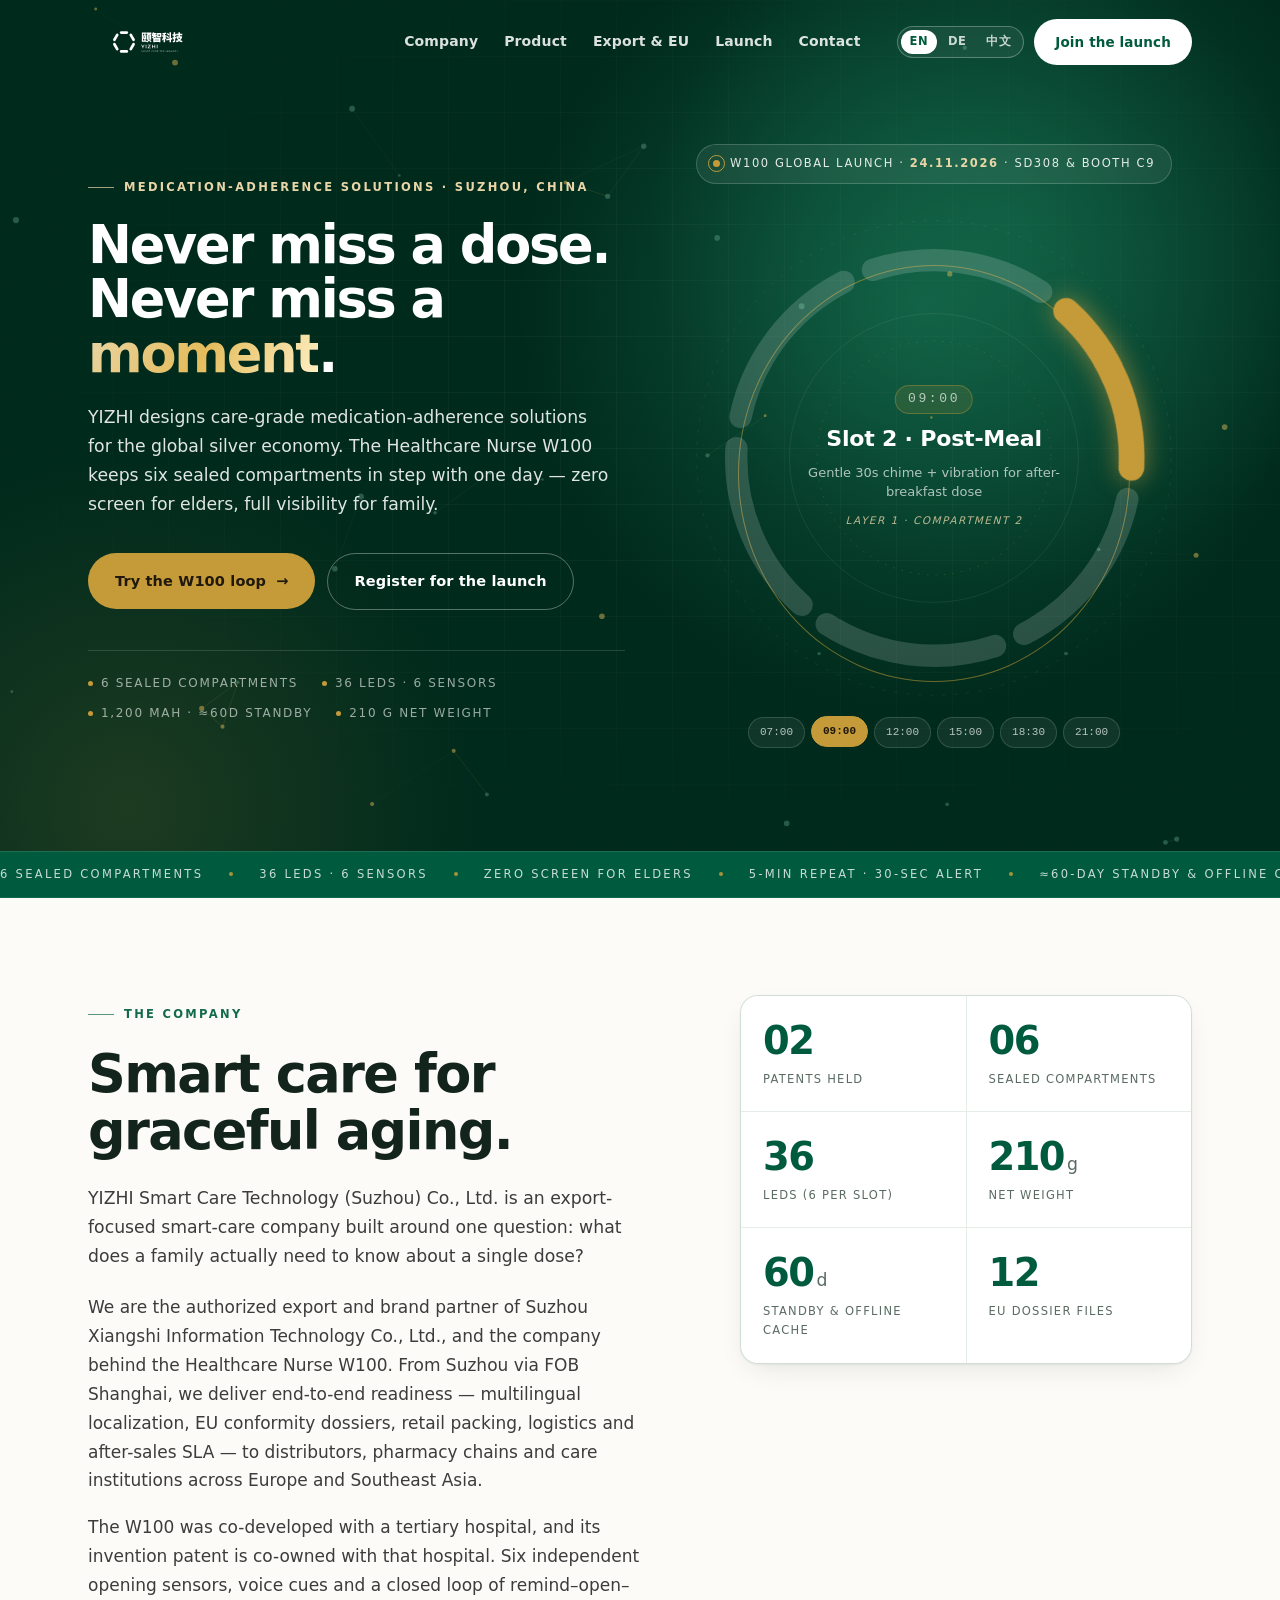
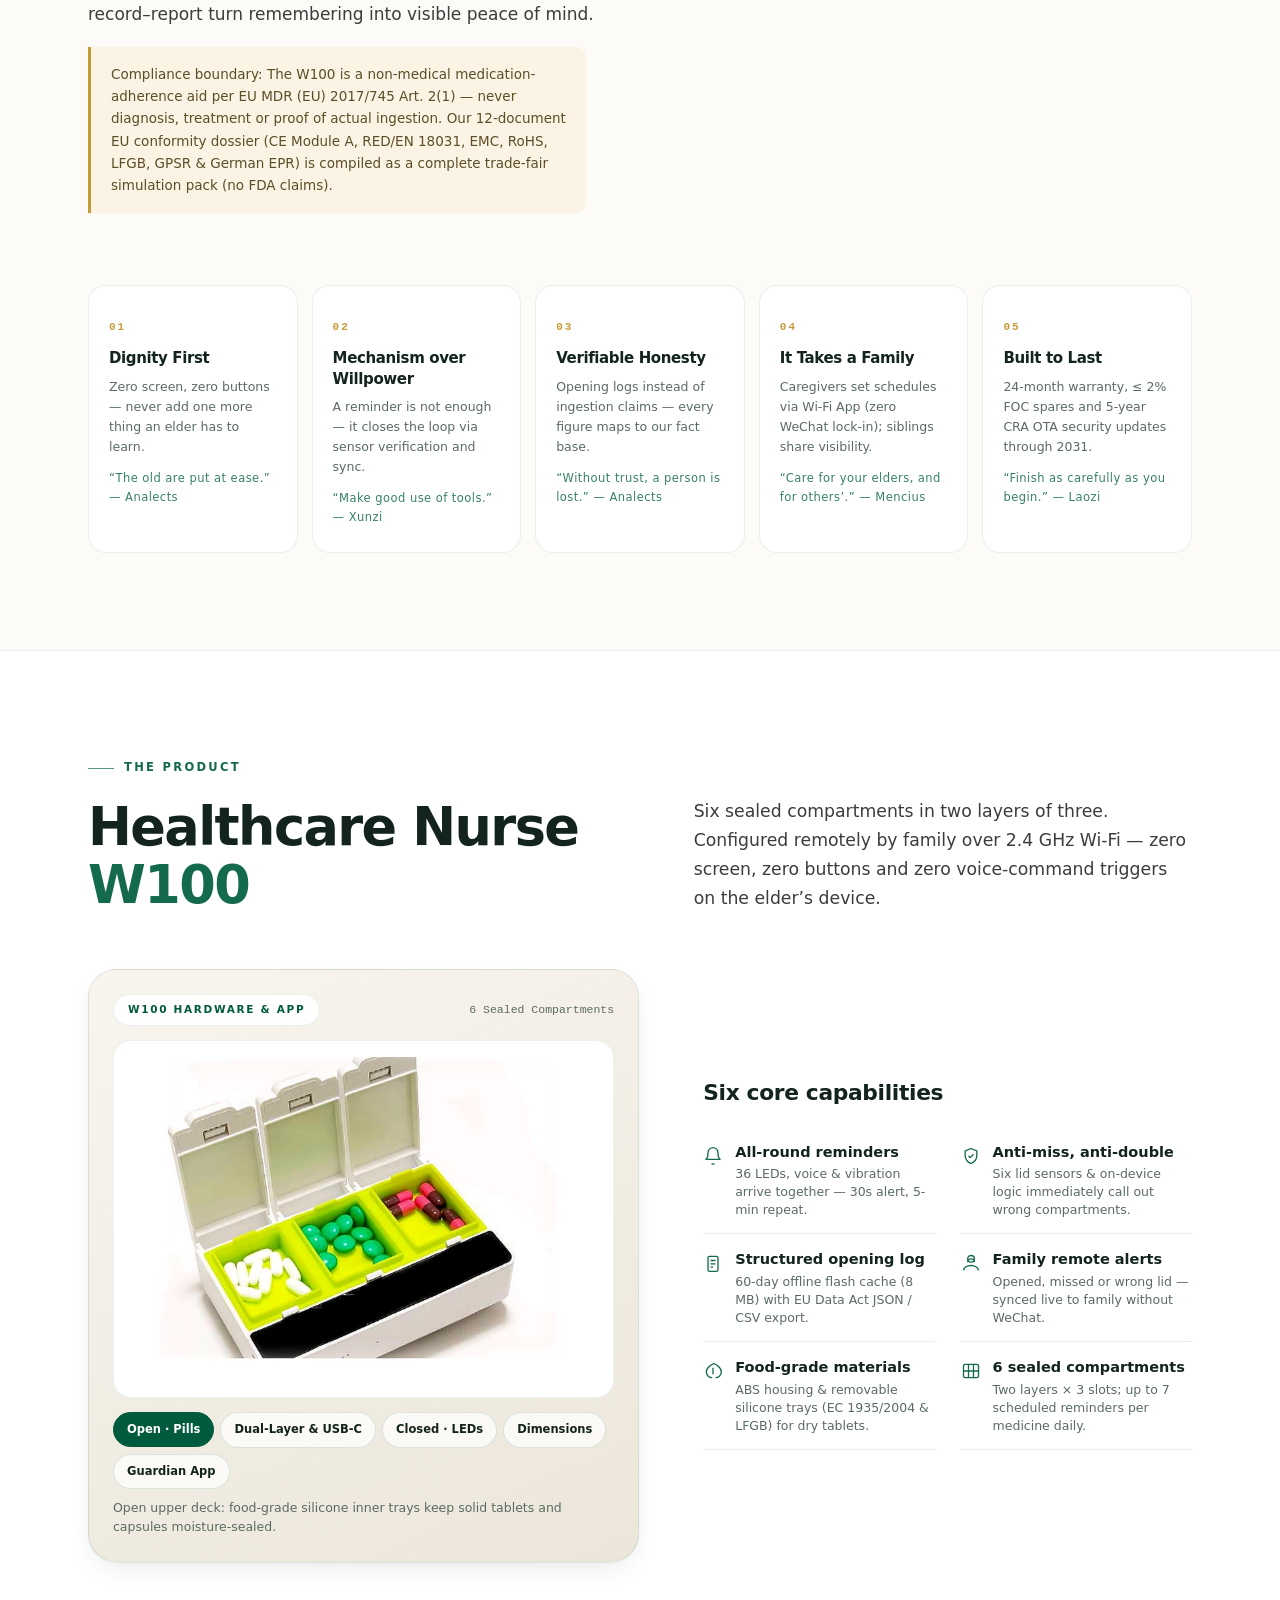
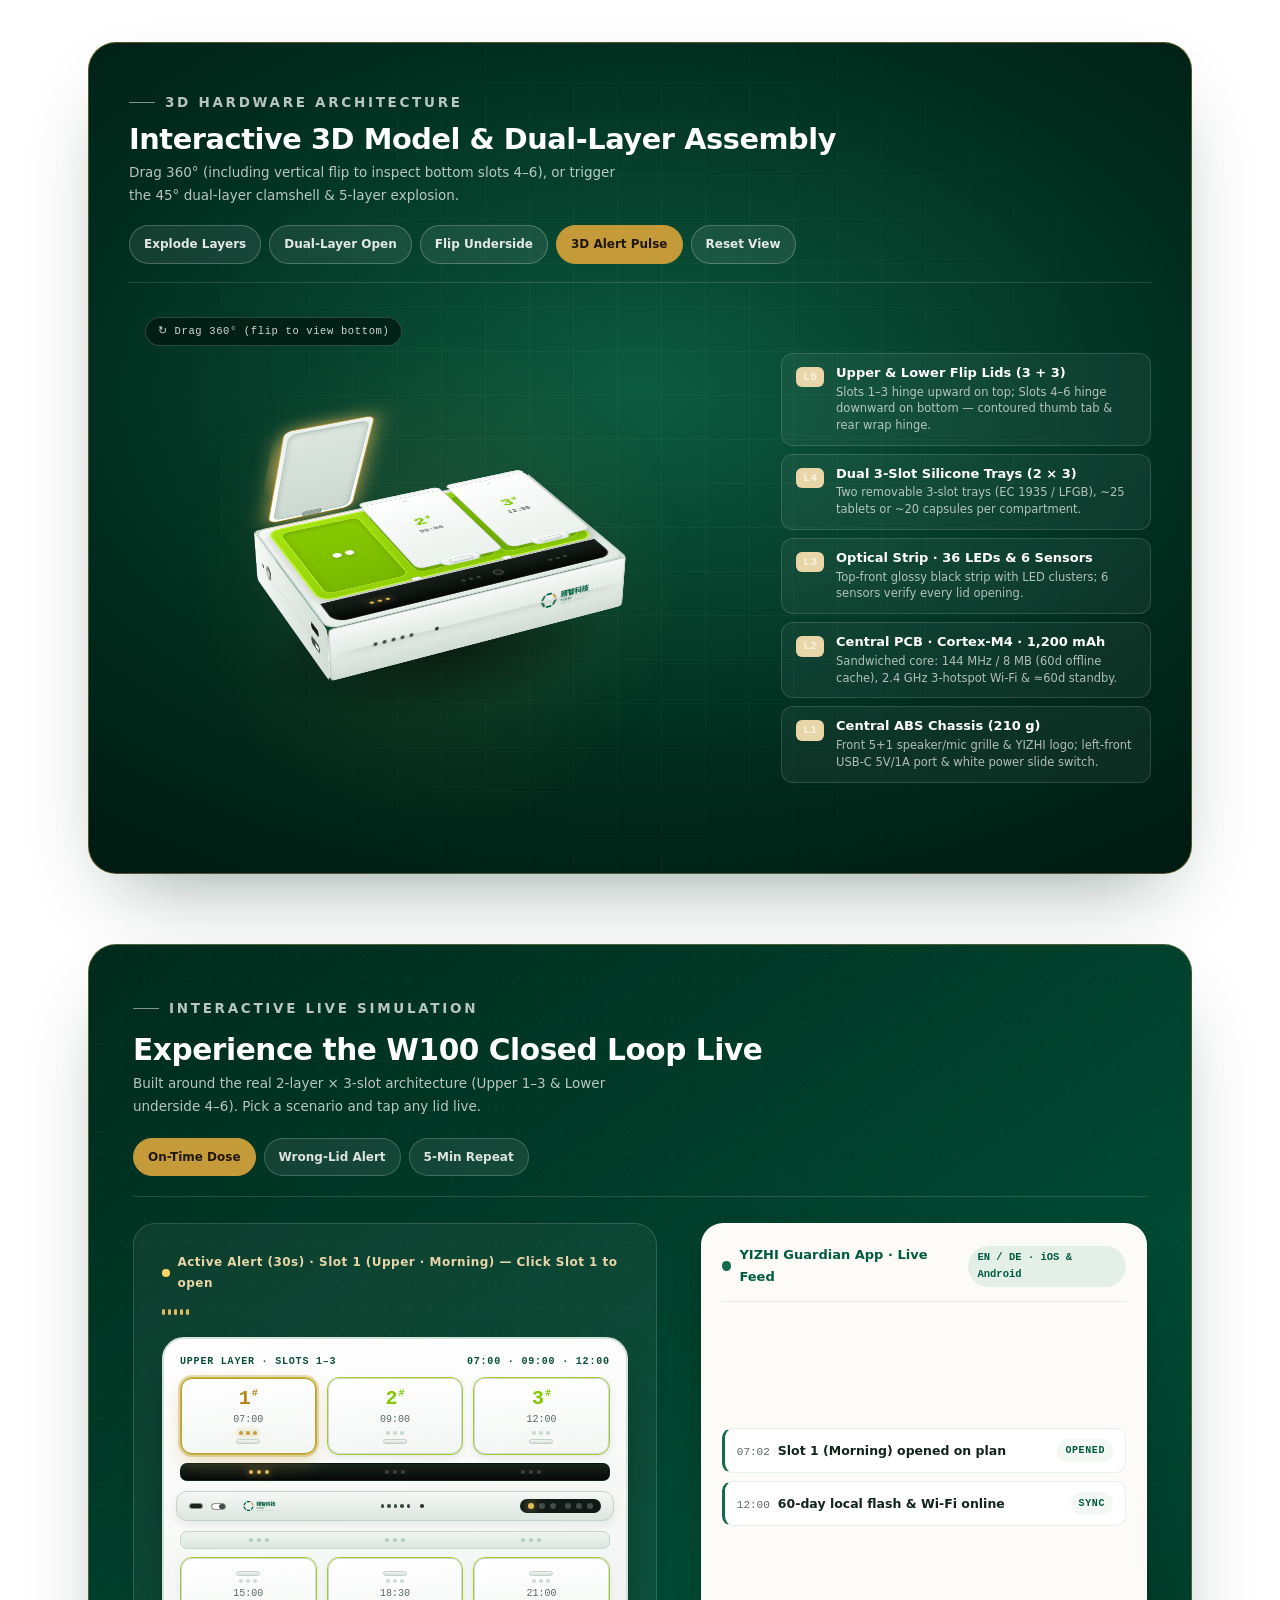
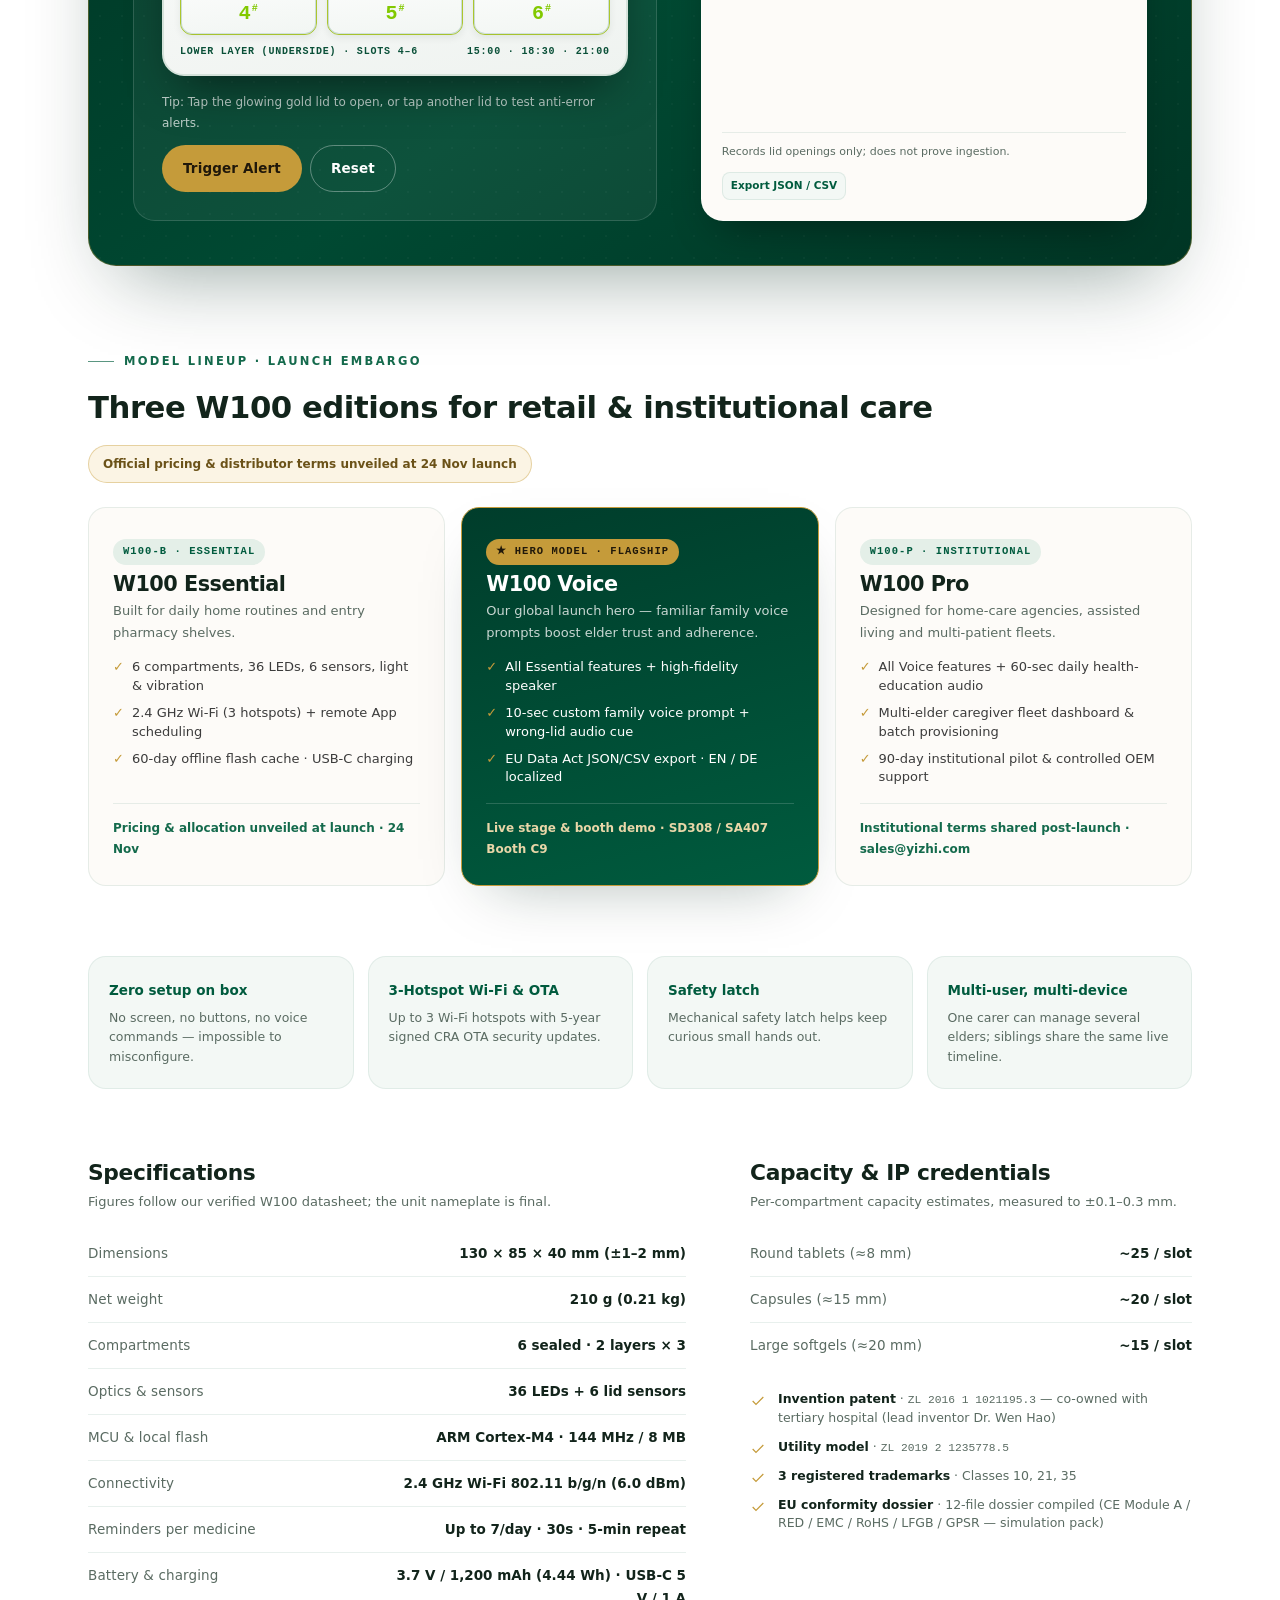
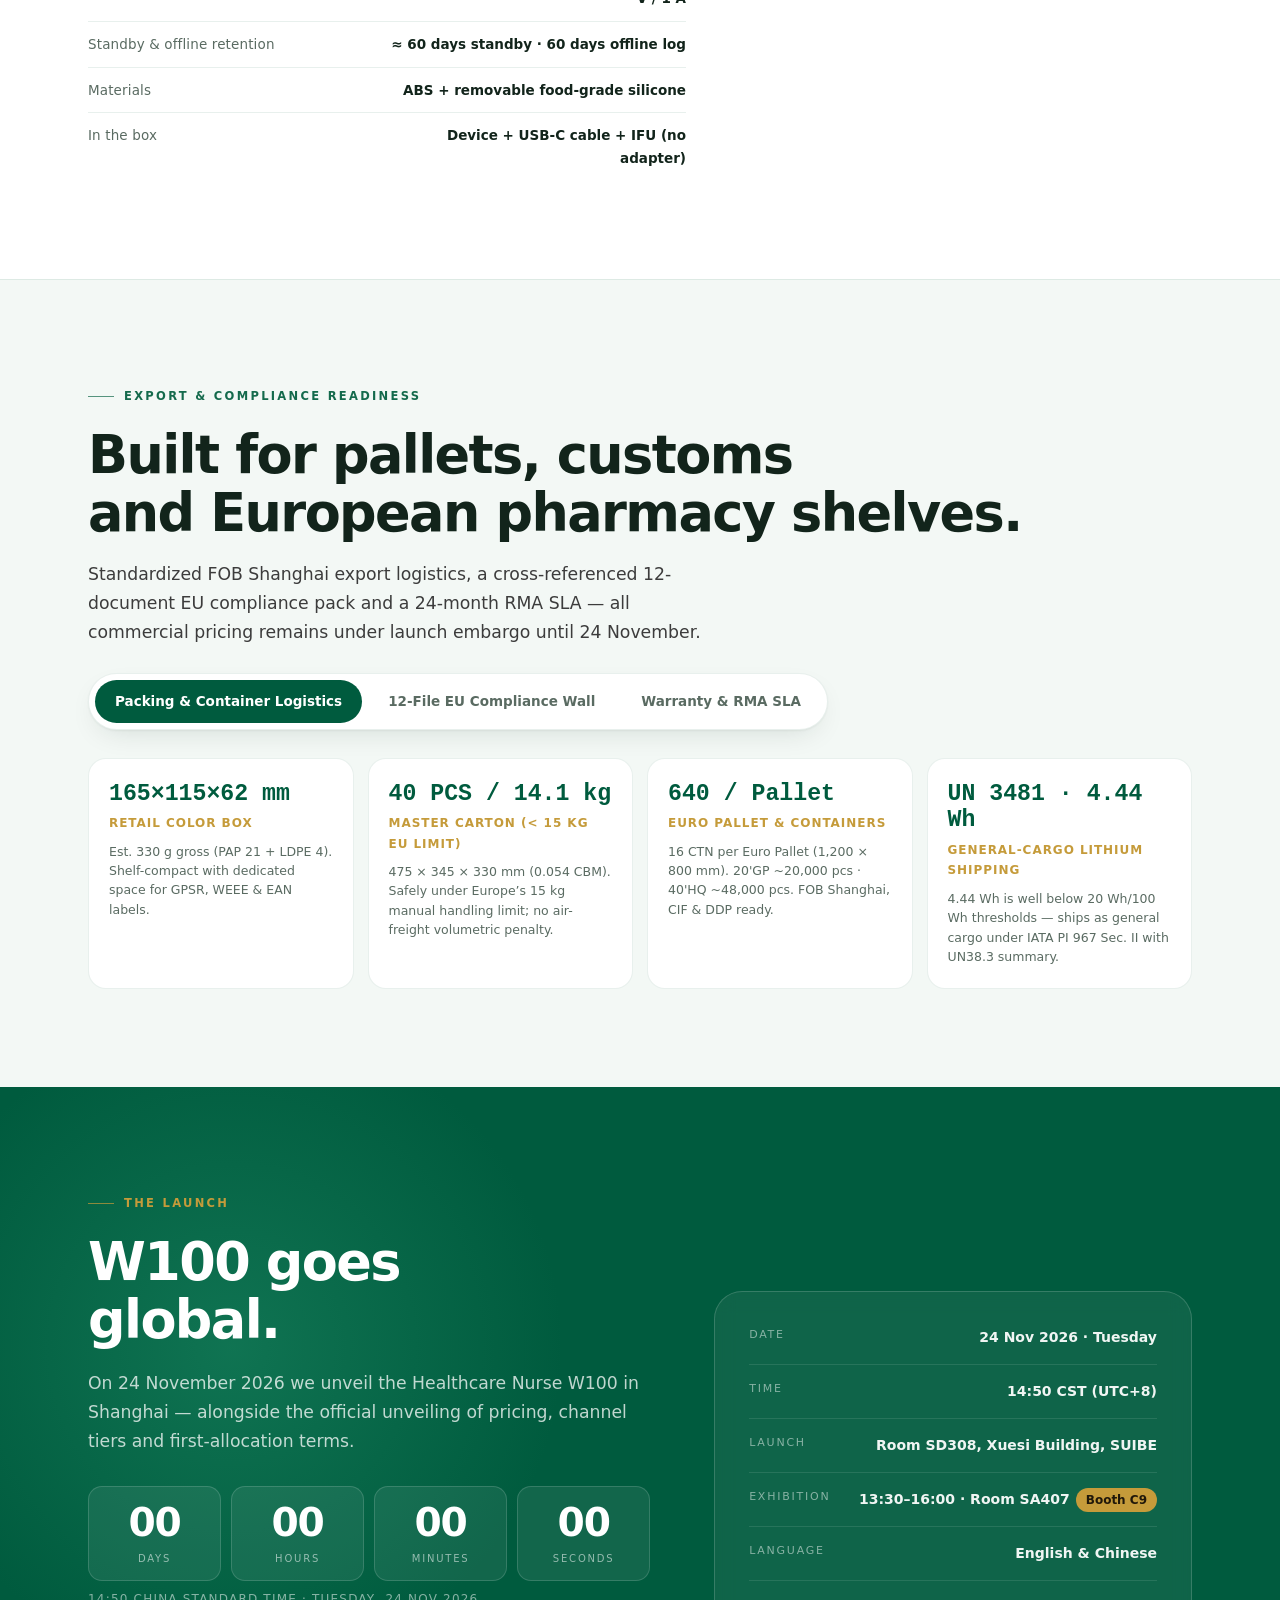
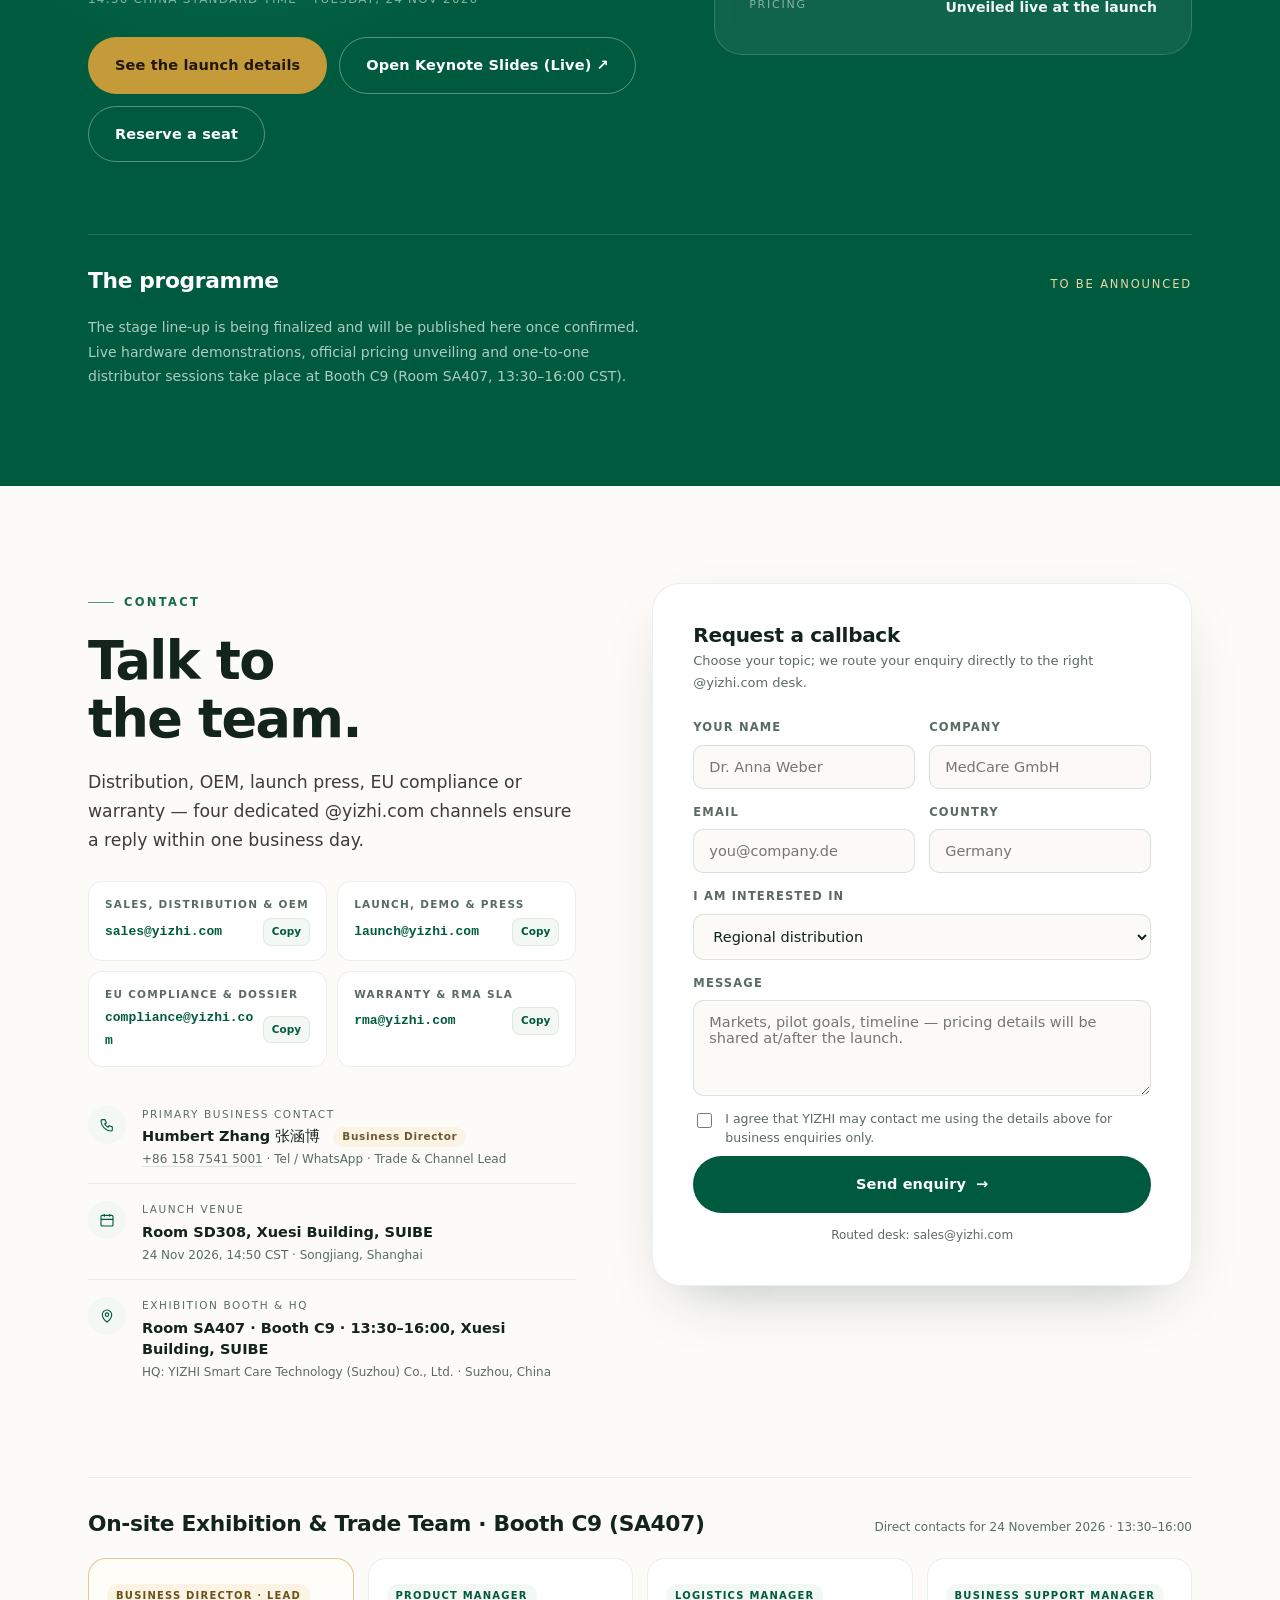
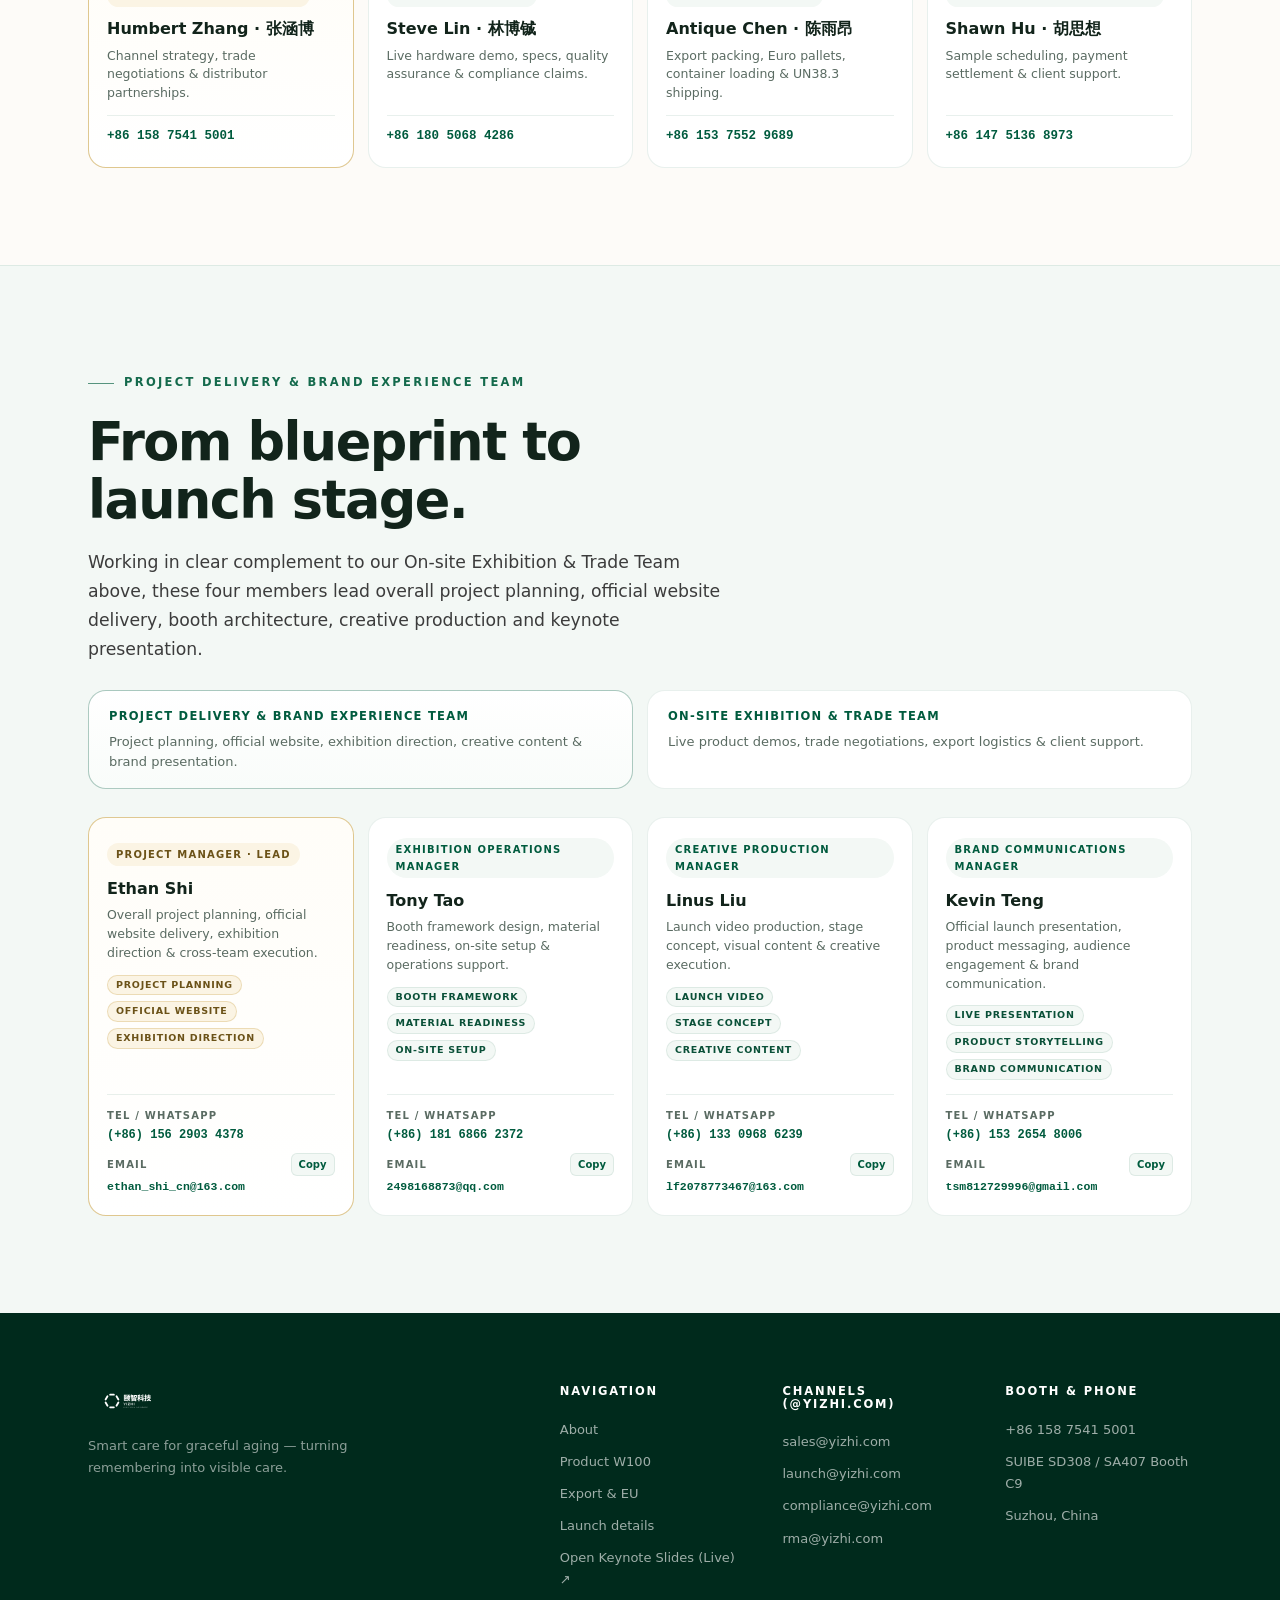
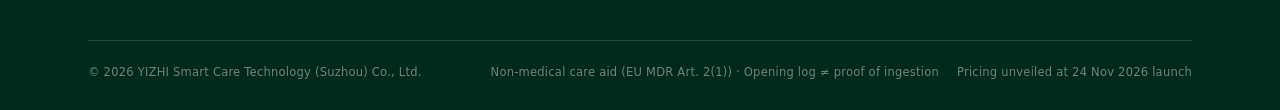
==== commit b4c1fc96: "Add files via upload" ====
--- a/index.html
+++ b/index.html
@@ -9,7 +9,7 @@
 <meta property="og:type" content="website">
 <meta property="og:url" content="https://yizhi-w100.netlify.app/">
 <meta property="og:title" content="YIZHI — Never miss a dose. Never miss a moment.">
-<meta property="og:description" content="Care-grade medication adherence, designed in Suzhou. W100 global launch · 24 November 2026, Shanghai (SUIBE SA308 / SA407 Booth C9).">
+<meta property="og:description" content="Care-grade medication adherence, designed in Suzhou. W100 global launch · 24 November 2026, Shanghai (SUIBE SD308 14:50 / SA407 Booth C9 13:30–16:00).">
 <meta property="og:image" content="https://yizhi-w100.netlify.app/assets/img/w100-product.jpg">
 <link rel="icon" href="assets/img/logo-mark.svg" type="image/svg+xml">
 <link rel="stylesheet" href="assets/css/site.css?v=20261118c">
@@ -43,11 +43,11 @@
     {
       "@type": "Event",
       "name": "Healthcare Nurse W100 — Global Launch",
-      "startDate": "2026-11-24T15:00:00+08:00",
+      "startDate": "2026-11-24T14:50:00+08:00",
       "eventStatus": "https://schema.org/EventScheduled",
       "location": {
         "@type": "Place",
-        "name": "Room SA308 & Booth C9 (Room SA407), Xuesi Building, SUIBE",
+        "name": "Room SD308 & Booth C9 (Room SA407, 13:30–16:00), Xuesi Building, SUIBE",
         "address": "Songjiang, Shanghai, China"
       }
     }
@@ -119,7 +119,7 @@
       </div>
 
       <div class="hero-visual">
-        <div class="hero-badge"><i class="pulse" aria-hidden="true"></i><span data-de="W100 Weltpremiere · <b>24.11.2026</b> · SA308 &amp; Booth C9" data-zh="W100 全球发布 · <b>2026.11.24</b> · SA308 &amp; Booth C9">W100 global launch · <b>24.11.2026</b> · SA308 &amp; Booth C9</span></div>
+        <div class="hero-badge"><i class="pulse" aria-hidden="true"></i><span data-de="W100 Weltpremiere · <b>24.11.2026</b> · SD308 &amp; Booth C9" data-zh="W100 全球发布 · <b>2026.11.24</b> · SD308 &amp; Booth C9">W100 global launch · <b>24.11.2026</b> · SD308 &amp; Booth C9</span></div>
         <div class="dial-wrap" id="sixDial">
           <div class="dial-ripple" aria-hidden="true"></div>
           <div class="dial-ripple dial-ripple--2" aria-hidden="true"></div>
@@ -616,7 +616,7 @@
               <li data-de="60 Tage lokaler Offline-Speicher · USB-C 5V/1A" data-zh="60 天本地离线缓存 · USB-C 充电">60-day offline flash cache · USB-C charging</li>
             </ul>
           </div>
-          <div class="sku-foot" data-de="Preis &amp; MOQ-Details am 24.11. in SA308 / Booth C9" data-zh="报价与订货阶梯将于 11.24 发布会现场揭晓">Pricing &amp; allocation unveiled at launch · 24 Nov</div>
+          <div class="sku-foot" data-de="Preis &amp; MOQ-Details am 24.11. in SD308 / Booth C9" data-zh="报价与订货阶梯将于 11.24 发布会现场揭晓">Pricing &amp; allocation unveiled at launch · 24 Nov</div>
         </article>
 
         <article class="sku-card sku-card--hero">
@@ -630,7 +630,7 @@
               <li data-de="EU Data Act JSON-/CSV-Export · Mehrsprachig (EN / DE)" data-zh="支持 EU Data Act 日志导出 · 多语本地化">EU Data Act JSON/CSV export · EN / DE localized</li>
             </ul>
           </div>
-          <div class="sku-foot" data-de="Live-Demo vor Ort: SUIBE SA308 &amp; SA407 Booth C9" data-zh="SA308 发布会暨 SA407 Booth C9 现场真机演示">Live stage &amp; booth demo · SA308 / SA407 Booth C9</div>
+          <div class="sku-foot" data-de="Live-Demo vor Ort: SUIBE SD308 &amp; SA407 Booth C9" data-zh="SD308 发布会暨 SA407 Booth C9 现场真机演示">Live stage &amp; booth demo · SD308 / SA407 Booth C9</div>
         </article>
 
         <article class="sku-card">
@@ -784,13 +784,13 @@
           <p class="eyebrow" data-de="Weltpremiere" data-zh="产品即将发布">The launch</p>
           <h2 class="display" data-de="W100 geht<br>weltweit an den Start." data-zh="W100，走向世界。">W100 goes<br>global.</h2>
           <p class="lede" style="margin-top:20px" data-de="Am 24. November 2026 präsentieren wir den Healthcare Nurse W100 in Shanghai vor Distributoren, Apothekenketten und Presse – inklusive Enthüllung aller Preise, Konditionen und Erstzuteilungen." data-zh="2026 年 11 月 24 日，我们在上海对外经贸大学向全球分销商、药房伙伴与媒体发布健康小护 W100——全系官方定价与首批渠道合作政策将在发布会现场正式揭晓。">On 24 November 2026 we unveil the Healthcare Nurse W100 in Shanghai — alongside the official unveiling of pricing, channel tiers and first-allocation terms.</p>
-          <div class="countdown" data-launch="2026-11-24T15:00:00+08:00" aria-label="Countdown to the launch" data-de-aria-label="Countdown bis zur Präsentation" data-zh-aria-label="距离发布会的倒计时">
+          <div class="countdown" data-launch="2026-11-24T14:50:00+08:00" aria-label="Countdown to the launch" data-de-aria-label="Countdown bis zur Präsentation" data-zh-aria-label="距离发布会的倒计时">
             <div class="count"><b data-unit="days">—</b><span data-de="Tage" data-zh="天">Days</span></div>
             <div class="count"><b data-unit="hours">—</b><span data-de="Std." data-zh="时">Hours</span></div>
             <div class="count"><b data-unit="minutes">—</b><span data-de="Min." data-zh="分">Minutes</span></div>
             <div class="count"><b data-unit="seconds">—</b><span data-de="Sek." data-zh="秒">Seconds</span></div>
           </div>
-          <p class="countdown-note" data-de="Dienstag, 24. November 2026 · 15:00 CST (UTC+8)" data-zh="2026 年 11 月 24 日 周二 15:00（北京时间）">15:00 China Standard Time · Tuesday, 24 Nov 2026</p>
+          <p class="countdown-note" data-de="Dienstag, 24. November 2026 · 14:50 CST (UTC+8)" data-zh="2026 年 11 月 24 日 周二 14:50（北京时间）">14:50 China Standard Time · Tuesday, 24 Nov 2026</p>
           <div class="hero-actions" style="margin-top:28px">
             <a class="btn btn--gold" href="launch.html" data-de="Launch-Details ansehen" data-zh="查看发布会详情">See the launch details</a>
             <a class="btn btn--ghost" href="slides-locked.html" data-slides-link data-de="Keynote-Slides (ab 24.11. 14:40 CST)" data-zh="发布会 Slides（11.24 14:40 开放）">Keynote Slides (Opens 14:40 CST)</a>
@@ -800,9 +800,9 @@
         <div class="event-card reveal" data-delay="1">
           <dl>
             <div class="row"><dt data-de="Datum" data-zh="日期">Date</dt><dd data-de="24. November 2026 · Dienstag" data-zh="2026 年 11 月 24 日 · 周二">24 Nov 2026 · Tuesday</dd></div>
-            <div class="row"><dt data-de="Uhrzeit" data-zh="时间">Time</dt><dd data-de="15:00 Uhr CST (UTC+8)" data-zh="15:00（北京时间）">15:00 CST (UTC+8)</dd></div>
-            <div class="row"><dt data-de="Launch-Saal" data-zh="发布会路演">Launch</dt><dd data-de="SUIBE · Xuesi-Gebäude · Raum SA308" data-zh="上海对外经贸大学 学思楼 SA308">Room SA308, Xuesi Building, SUIBE</dd></div>
-            <div class="row"><dt data-de="Messestand" data-zh="展会与谈判">Exhibition</dt><dd><span data-de="Gleicher Tag · Raum SA407" data-zh="同日 · 学思楼 SA407">Same day · Room SA407</span><span class="booth-pill">Booth C9</span></dd></div>
+            <div class="row"><dt data-de="Uhrzeit" data-zh="时间">Time</dt><dd data-de="14:50 Uhr CST (UTC+8)" data-zh="14:50（北京时间）">14:50 CST (UTC+8)</dd></div>
+            <div class="row"><dt data-de="Launch-Saal" data-zh="发布会路演">Launch</dt><dd data-de="SUIBE · Xuesi-Gebäude · Raum SD308" data-zh="上海对外经贸大学 学思楼 SD308">Room SD308, Xuesi Building, SUIBE</dd></div>
+            <div class="row"><dt data-de="Messestand" data-zh="展会与谈判">Exhibition</dt><dd><span data-de="13:30–16:00 Uhr · Raum SA407" data-zh="13:30–16:00 · 学思楼 SA407">13:30–16:00 · Room SA407</span><span class="booth-pill">Booth C9</span></dd></div>
             <div class="row"><dt data-de="Sprache" data-zh="语言">Language</dt><dd data-de="Englisch &amp; Chinesisch" data-zh="英文与中文（中英双语）">English &amp; Chinese</dd></div>
             <div class="row"><dt data-de="Preise" data-zh="价格发布">Pricing</dt><dd data-de="Bekanntgabe beim Launch · 24. Nov." data-zh="发布会现场正式公布">Unveiled live at the launch</dd></div>
           </dl>
@@ -814,7 +814,7 @@
           <h3 data-de="Veranstaltungsprogramm" data-zh="发布会流程">The programme</h3>
           <span data-de="Bekanntgabe folgt" data-zh="稍后公布">To be announced</span>
         </div>
-        <p class="agenda-pending" data-de="Der detaillierte Bühnenablauf befindet sich in der finalen Abstimmung und wird hier veröffentlicht. Die Live-Hardware-Demo, Preisenthüllung und 1:1-Gespräche mit dem Team finden direkt im Anschluss am Stand C9 (Raum SA407) statt." data-zh="发布会详细流程与台上环节仍在最终定稿中，确认后将在此公布。现场真机闭环演示、价格政策揭晓及一对一商务洽谈将于同楼 SA407 · Booth C9 展位同步开展。">The stage line-up is being finalized and will be published here once confirmed. Live hardware demonstrations, official pricing unveiling and one-to-one distributor sessions take place right next door at Booth C9 (Room SA407).</p>
+        <p class="agenda-pending" data-de="Der detaillierte Bühnenablauf befindet sich in der finalen Abstimmung und wird hier veröffentlicht. Die Live-Hardware-Demo, Preisenthüllung und 1:1-Gespräche mit dem Team finden am Stand C9 (Raum SA407, 13:30–16:00 Uhr CST) statt." data-zh="发布会详细流程与台上环节仍在最终定稿中，确认后将在此公布。现场真机闭环演示、价格政策揭晓及一对一商务洽谈将于同楼 SA407 · Booth C9 展位（13:30–16:00）开展。">The stage line-up is being finalized and will be published here once confirmed. Live hardware demonstrations, official pricing unveiling and one-to-one distributor sessions take place at Booth C9 (Room SA407, 13:30–16:00 CST).</p>
       </div>
     </div>
   </section>
@@ -866,11 +866,11 @@
             </div>
             <div class="contact-item">
               <span class="ico"><svg viewBox="0 0 24 24" fill="none" stroke="currentColor" stroke-width="1.7" aria-hidden="true"><rect x="3" y="5" width="18" height="16" rx="2"/><path d="M8 3v4M16 3v4M3 11h18"/></svg></span>
-              <div><dt data-de="Launch-Veranstaltung" data-zh="发布会地点">Launch venue</dt><dd data-de="SUIBE · Xuesi-Gebäude · Raum SA308" data-zh="上海对外经贸大学 学思楼 SA308">Room SA308, Xuesi Building, SUIBE<small data-de="24. Nov. 2026 · 15:00 CST · Songjiang, Shanghai" data-zh="2026 年 11 月 24 日 15:00（北京时间）· 上海松江">24 Nov 2026, 15:00 CST · Songjiang, Shanghai</small></dd></div>
+              <div><dt data-de="Launch-Veranstaltung" data-zh="发布会地点">Launch venue</dt><dd data-de="SUIBE · Xuesi-Gebäude · Raum SD308" data-zh="上海对外经贸大学 学思楼 SD308">Room SD308, Xuesi Building, SUIBE<small data-de="24. Nov. 2026 · 14:50 CST · Songjiang, Shanghai" data-zh="2026 年 11 月 24 日 14:50（北京时间）· 上海松江">24 Nov 2026, 14:50 CST · Songjiang, Shanghai</small></dd></div>
             </div>
             <div class="contact-item">
               <span class="ico"><svg viewBox="0 0 24 24" fill="none" stroke="currentColor" stroke-width="1.7" aria-hidden="true"><path d="M12 21s7-5.4 7-11a7 7 0 1 0-14 0c0 5.6 7 11 7 11z"/><circle cx="12" cy="10" r="2.6"/></svg></span>
-              <div><dt data-de="Messestand &amp; Zentrale" data-zh="线下展位与总部">Exhibition booth &amp; HQ</dt><dd><span data-de="Raum SA407 · Booth C9 (SUIBE, Shanghai)" data-zh="上海对外经贸大学 学思楼 SA407 · Booth C9">Room SA407 · Booth C9, Xuesi Building, SUIBE</span><small data-de="Hauptsitz: YIZHI Smart Care Technology (Suzhou) Co., Ltd., Suzhou, China" data-zh="总部：颐智科技（苏州）有限公司 · 中国苏州">HQ: YIZHI Smart Care Technology (Suzhou) Co., Ltd. · Suzhou, China</small></dd></div>
+              <div><dt data-de="Messestand &amp; Zentrale" data-zh="线下展位与总部">Exhibition booth &amp; HQ</dt><dd><span data-de="Raum SA407 · Booth C9 · 13:30–16:00 Uhr (SUIBE, Shanghai)" data-zh="上海对外经贸大学 学思楼 SA407 · Booth C9 · 13:30–16:00">Room SA407 · Booth C9 · 13:30–16:00, Xuesi Building, SUIBE</span><small data-de="Hauptsitz: YIZHI Smart Care Technology (Suzhou) Co., Ltd., Suzhou, China" data-zh="总部：颐智科技（苏州）有限公司 · 中国苏州">HQ: YIZHI Smart Care Technology (Suzhou) Co., Ltd. · Suzhou, China</small></dd></div>
             </div>
           </dl>
         </div>
@@ -924,7 +924,7 @@
       <div class="team-strip reveal">
         <div class="team-head">
           <h3 data-de="Ihr Messeteam vor Ort · Booth C9 (SA407)" data-zh="现场参展与谈判核心团队 · SA407 Booth C9">On-site Exhibition &amp; Trade Team · Booth C9 (SA407)</h3>
-          <span data-de="Direkte Durchwahlen für die Verhandlung am 24. November 2026" data-zh="2026 年 11 月 24 日发布会与展位现场直联">Direct contacts for 24 November 2026</span>
+          <span data-de="Direkte Durchwahlen für die Verhandlung am 24.11.2026 (13:30–16:00 Uhr)" data-zh="2026 年 11 月 24 日 13:30–16:00 谈判与展位现场直联">Direct contacts for 24 November 2026 · 13:30–16:00</span>
         </div>
         <div class="team-grid">
           <article class="member-card is-lead">
@@ -1118,7 +1118,7 @@
       <div class="footer-col">
         <h4 data-de="Vor Ort &amp; Telefon" data-zh="现场与热线">Booth &amp; Phone</h4>
         <a href="tel:+8615875415001">+86 158 7541 5001</a>
-        <a href="#contact" data-de="SUIBE SA308 / SA407 Booth C9" data-zh="上海 SUIBE SA308 / SA407 Booth C9">SUIBE SA308 / SA407 Booth C9</a>
+        <a href="#contact" data-de="SUIBE SD308 / SA407 Booth C9" data-zh="上海 SUIBE SD308 / SA407 Booth C9">SUIBE SD308 / SA407 Booth C9</a>
         <a href="#company" data-de="Suzhou, China" data-zh="中国 · 苏州">Suzhou, China</a>
       </div>
     </div>
